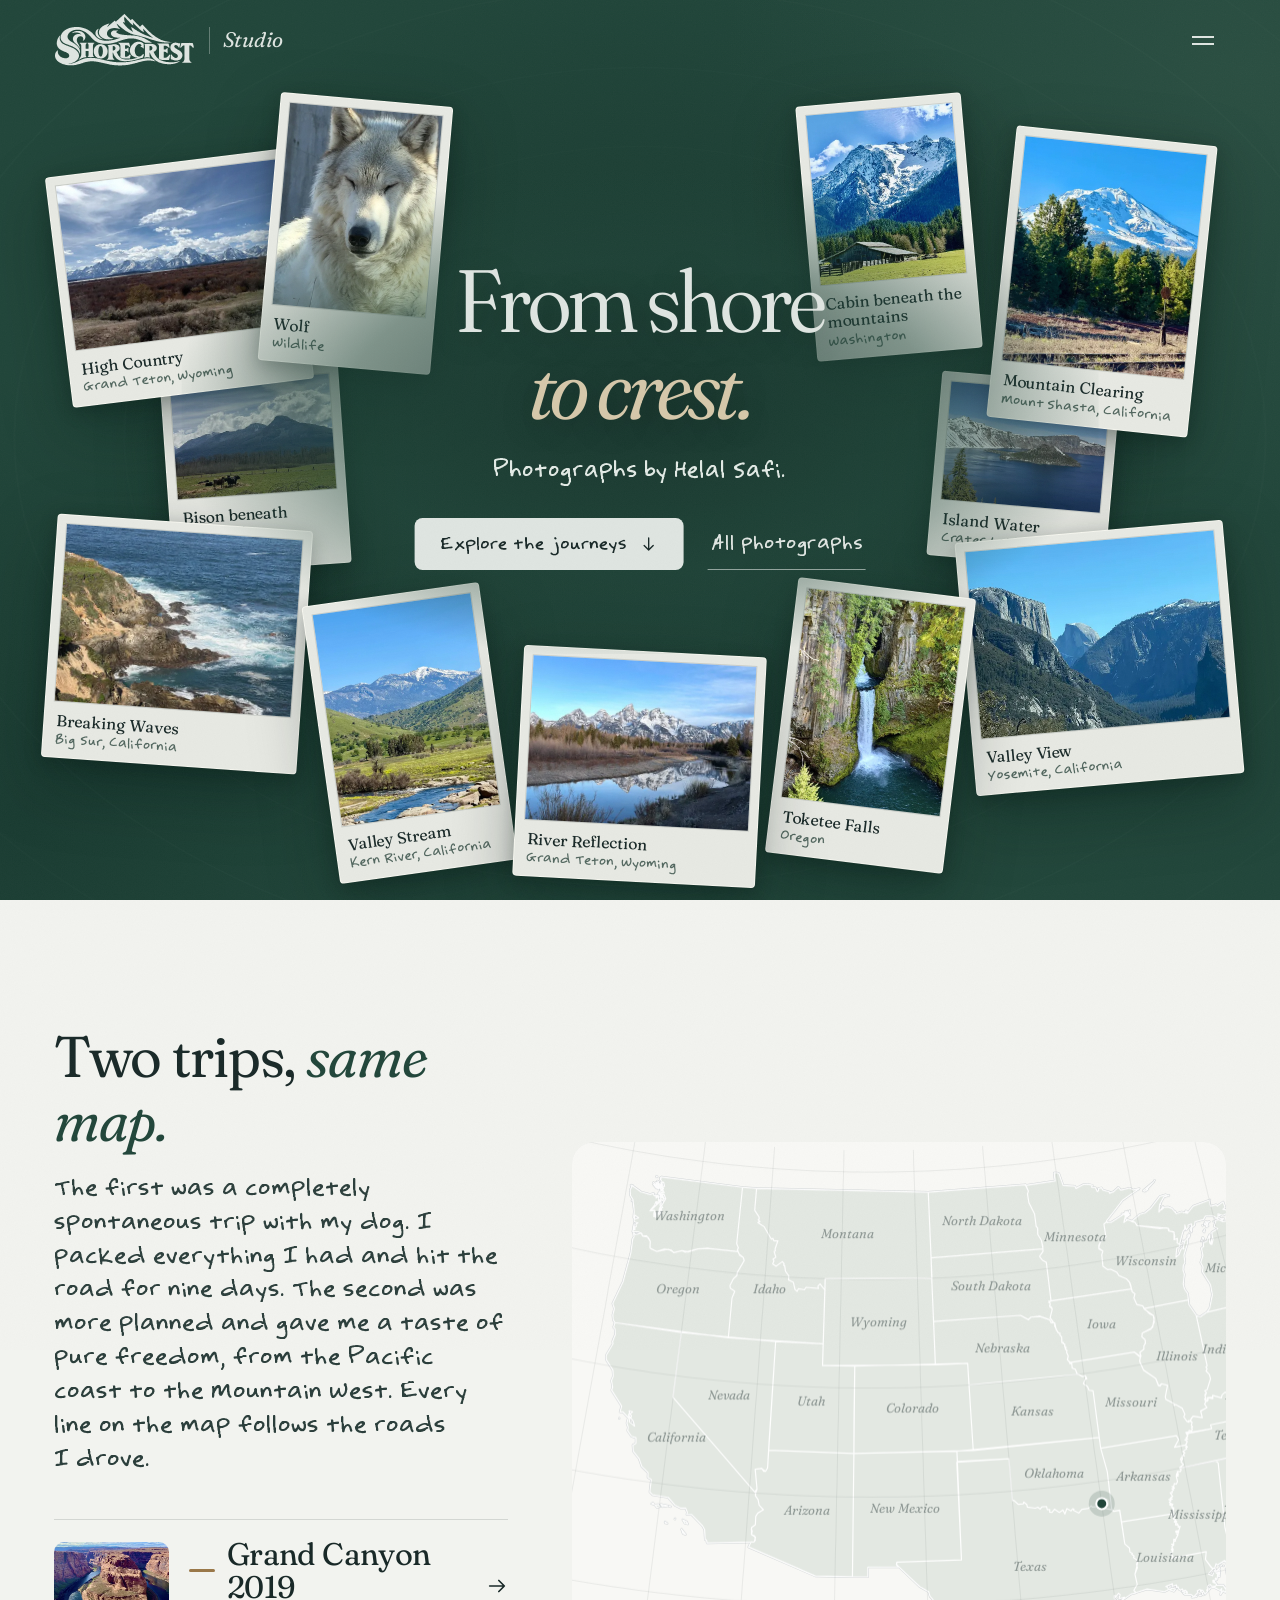
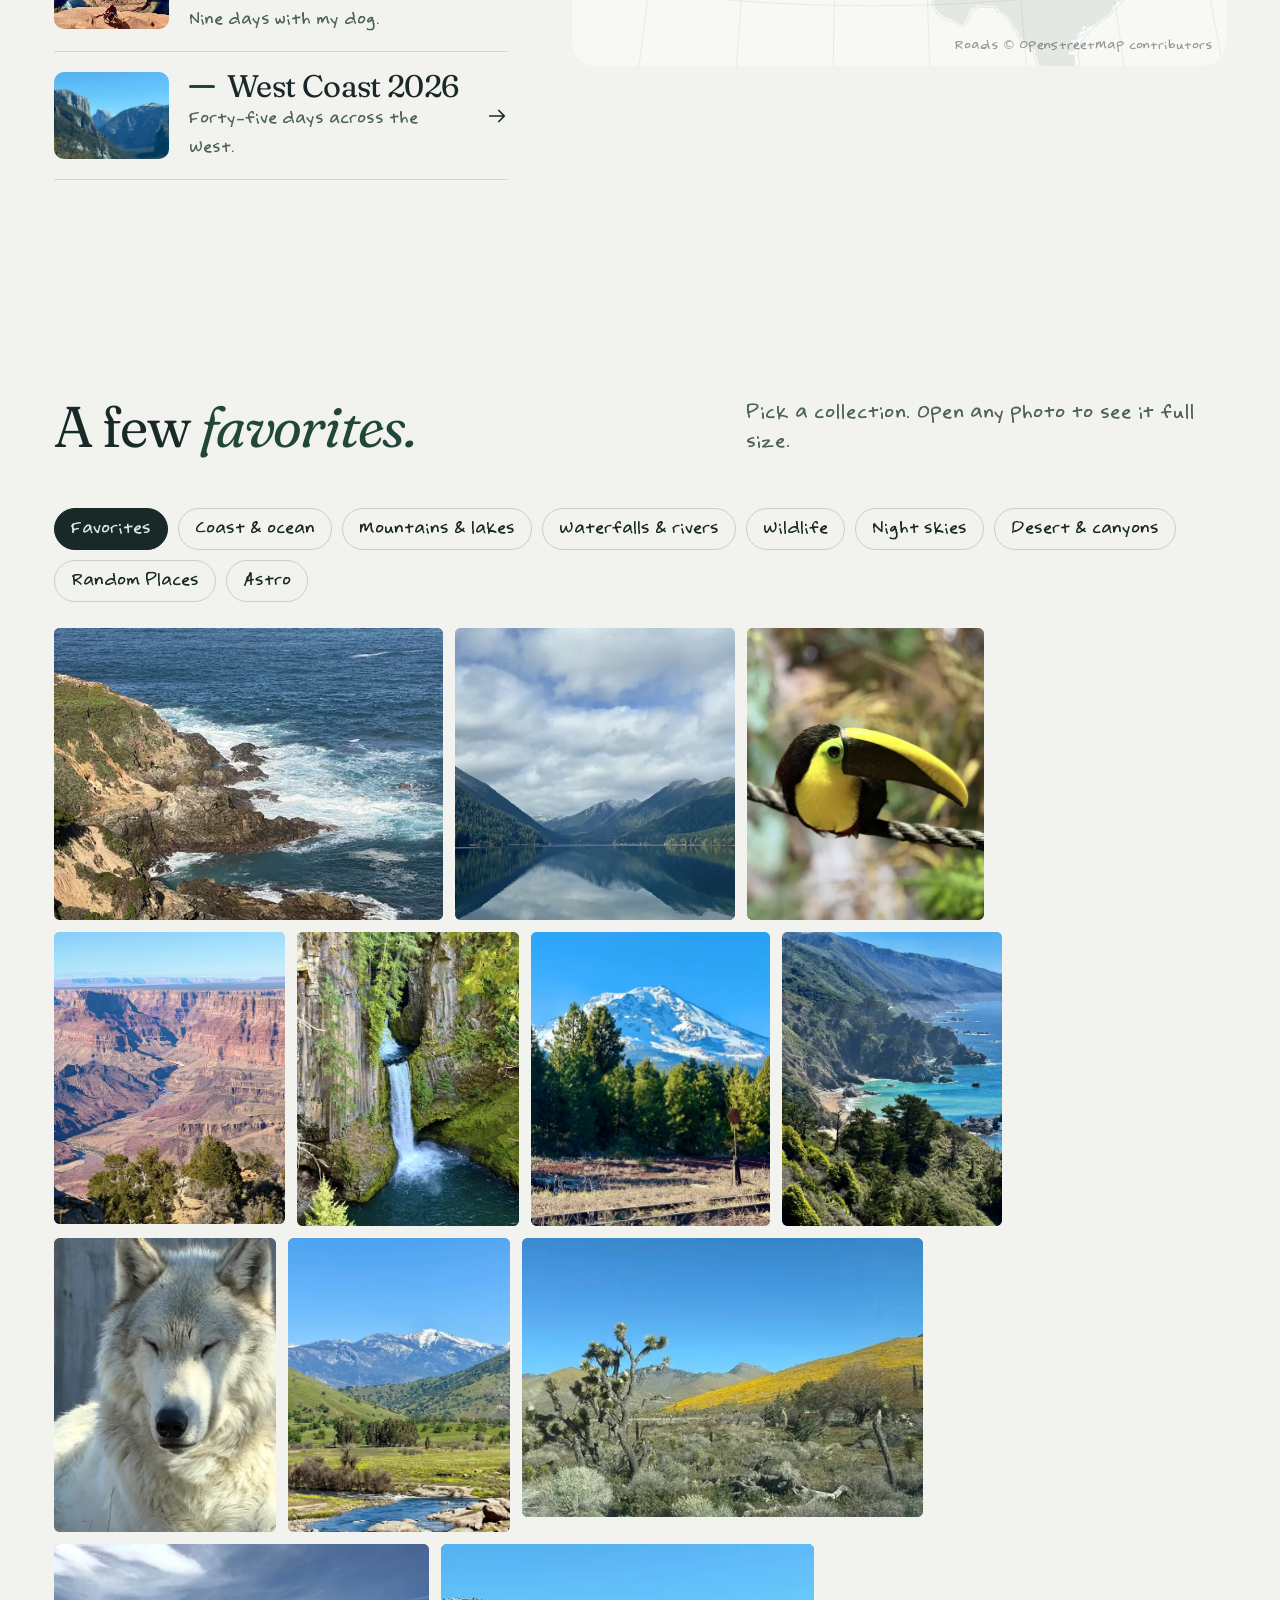
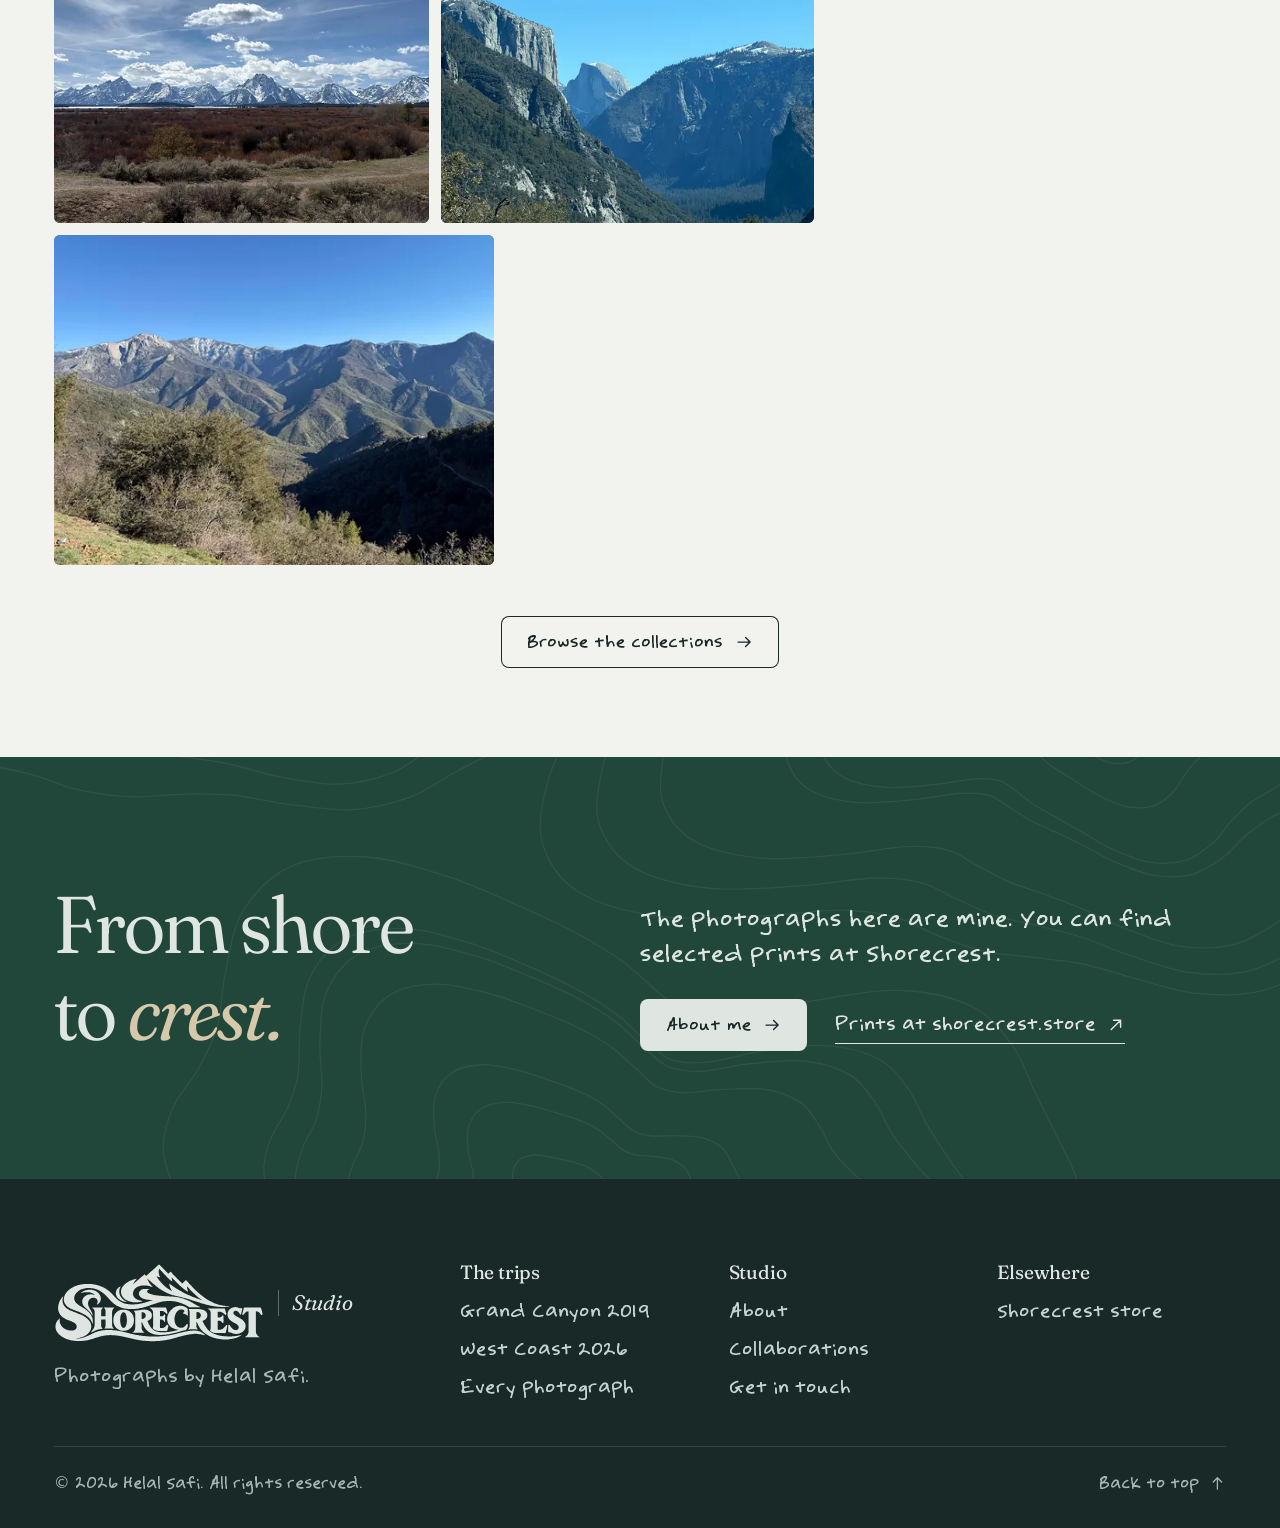
==== index.html @ d5d2a0de "Fill out homepage photo board and enlarge featured portraits" ====
<!doctype html>
<html lang="en" data-default-header="light">
<head>
  <meta charset="utf-8">
  <meta name="viewport" content="width=device-width, initial-scale=1, viewport-fit=cover">
  <title>Shorecrest Studio | Photographs by Helal Safi</title>
  <meta name="description" content="Coastlines, mountains, wildlife and night skies. Photography by Helal Safi.">
  <meta name="theme-color" content="#111d1c">
  <link rel="canonical" href="https://shorecrest.studio/">
  <meta property="og:type" content="website">
  <meta property="og:site_name" content="Shorecrest Studio">
  <meta property="og:title" content="Shorecrest Studio | Photographs by Helal Safi">
  <meta property="og:description" content="Coastlines, mountains, wildlife and night skies. Photography by Helal Safi.">
  <meta property="og:url" content="https://shorecrest.studio/">
  <meta property="og:image" content="https://shorecrest.studio/assets/img/og/studio.jpg?v=90e08a4">
  <meta property="og:image:width" content="1200">
  <meta property="og:image:height" content="630">
  <meta name="twitter:card" content="summary_large_image">
  <meta name="twitter:image" content="https://shorecrest.studio/assets/img/og/studio.jpg?v=90e08a4">
  <link rel="icon" href="favicon.svg" type="image/svg+xml">
  <link rel="icon" href="favicon.ico" sizes="any">
  <link rel="apple-touch-icon" href="apple-touch-icon.png">
  <link rel="manifest" href="site.webmanifest">
  <link rel="preload" href="assets/fonts/fraunces.woff2" as="font" type="font/woff2" crossorigin>
  <link rel="preload" href="assets/fonts/safi.woff2" as="font" type="font/woff2" crossorigin>
  <link rel="preload" as="image" href="assets/img/photo/SC-028-960.webp" imagesrcset="assets/img/photo/SC-028-480.webp 480w, assets/img/photo/SC-028-960.webp 960w, assets/img/photo/SC-028-1320.webp 1320w" imagesizes="(max-width: 760px) 74vw, 20vw" fetchpriority="high">
  <link rel="stylesheet" href="assets/css/studio.css?v=20261006h">
  <link rel="stylesheet" href="assets/css/expedition.css?v=20261012a">
  <script type="application/ld+json">{"@context":"https://schema.org","@type":"WebSite","name":"Shorecrest Studio","url":"https://shorecrest.studio/","author":{"@type":"Person","name":"Helal Safi","url":"https://shorecrest.studio/about.html"},"sameAs":["https://shorecrest.store"]}</script>
</head>
<body>
  <a class="skip" href="#main">Skip to content</a>
  <div class="grain" aria-hidden="true"></div>

  <header class="hdr" data-theme="dark">
    <a class="hdr__brand" href="index.html" aria-label="Shorecrest Studio home"><span class="hdr__logo" data-logo><img src="assets/brand/logo-cloud.svg" alt="" width="168" height="63"></span><span class="hdr__studio">Studio</span></a>
    <nav class="hdr__nav" aria-label="Primary">
      <a href="road-trip-2019.html">Grand Canyon 2019</a>
      <a href="45-days.html">West Coast 2026</a>
      <a href="photographs.html">Photographs</a>
      <a href="astro.html">Astro</a>
      <a href="about.html">About</a>
      <a href="collaborations.html">Collaborations</a>
    </nav>
    <div class="hdr__tools">
      <a class="btn btn--sm ext" href="https://shorecrest.store" data-store>Prints <svg class="i" viewBox="0 0 24 24" aria-hidden="true"><path d="M4 12h16M14 6l6 6-6 6"/></svg></a>
      <button class="menu-btn" type="button" aria-expanded="false" aria-controls="menu" aria-label="Open menu"><span></span><span></span></button>
    </div>
  </header>

  <div class="menu" id="menu">
    <svg class="menu__contour" data-contours="6" aria-hidden="true"></svg>
    <nav class="menu__links" aria-label="Mobile">
      <a href="road-trip-2019.html"><span>Grand Canyon 2019</span></a>
      <a href="45-days.html"><span>West Coast 2026</span></a>
      <a href="photographs.html"><span>Photographs</span></a>
      <a href="astro.html"><span>Astro</span></a>
      <a href="about.html"><span>About</span></a>
      <a href="collaborations.html"><span>Collaborations</span></a>
      <a href="https://shorecrest.store" data-store><span class="menu__sub">Prints at shorecrest.store</span></a>
    </nav>
    <div class="menu__foot"><span>Photographs by Helal Safi</span><span>shorecrest.studio</span></div>
  </div>

  <main id="main">
    <section class="expedition" data-expedition data-header="dark" aria-labelledby="expedition-title">
      <div class="expedition__atmosphere" aria-hidden="true"></div>
      <div class="expedition__copy">
        <h1 id="expedition-title">From shore <em>to crest.</em></h1>
        <p>Photographs by Helal Safi.</p>
        <div class="expedition__actions">
          <a class="btn btn--light" href="#trips-title">Explore the journeys <svg class="i" viewBox="0 0 24 24" aria-hidden="true"><path d="M12 4v16M6 14l6 6 6-6"/></svg></a>
          <a class="expedition__all" href="photographs.html">All photographs</a>
        </div>
      </div>
      <div class="expedition__scene" aria-label="Select a photograph to explore its collection">
        <a class="expedition__photo expedition__photo--1" href="45-days.html?stop=grand-teton" data-depth="1.25" style="--ratio:1.35" aria-label="High Country, Grand Teton, Wyoming. View photographs">
          <span class="expedition__float">
            <span class="expedition__frame">
              <img src="assets/img/photo/SC-028-960.webp" srcset="assets/img/photo/SC-028-480.webp 480w, assets/img/photo/SC-028-960.webp 960w, assets/img/photo/SC-028-1320.webp 1320w" sizes="(max-width: 760px) 74vw, (max-width: 1100px) 24vw, 20vw" alt="Mountain peaks beneath a wide sky in Grand Teton National Park" fetchpriority="high" loading="eager" decoding="async">
              <span class="expedition__caption"><span class="expedition__title">High Country</span><span class="expedition__place">Grand Teton, Wyoming</span></span>
            </span>
          </span>
        </a>
        <a class="expedition__photo expedition__photo--2" href="45-days.html?stop=mount-shasta" data-depth="1.05" style="--ratio:.81" aria-label="Mountain Clearing, Mount Shasta, California. View photographs">
          <span class="expedition__float">
            <span class="expedition__frame">
              <img src="assets/img/photo/SC-041-960.webp" srcset="assets/img/photo/SC-041-480.webp 480w, assets/img/photo/SC-041-960.webp 960w, assets/img/photo/SC-041-1600.webp 1600w" sizes="(max-width: 760px) 74vw, (max-width: 1100px) 24vw, 20vw" alt="Mount Shasta framed by trees and an open mountain clearing" loading="lazy" decoding="async">
              <span class="expedition__caption"><span class="expedition__title">Mountain Clearing</span><span class="expedition__place">Mount Shasta, California</span></span>
            </span>
          </span>
        </a>
        <a class="expedition__photo expedition__photo--3" href="45-days.html?stop=big-sur" data-depth="1.45" style="--ratio:1.33" aria-label="Breaking Waves, Big Sur, California. View photographs">
          <span class="expedition__float">
            <span class="expedition__frame">
              <img src="assets/img/photo/SC-001-960.webp" srcset="assets/img/photo/SC-001-480.webp 480w, assets/img/photo/SC-001-960.webp 960w, assets/img/photo/SC-001-1600.webp 1600w" sizes="(max-width: 760px) 74vw, (max-width: 1100px) 24vw, 20vw" alt="Waves meeting the rugged coast at Big Sur" loading="lazy" decoding="async">
              <span class="expedition__caption"><span class="expedition__title">Breaking Waves</span><span class="expedition__place">Big Sur, California</span></span>
            </span>
          </span>
        </a>
        <a class="expedition__photo expedition__photo--4" href="45-days.html?stop=yosemite" data-depth="1.2" style="--ratio:1.33" aria-label="Valley View, Yosemite, California. View photographs">
          <span class="expedition__float">
            <span class="expedition__frame">
              <img src="assets/img/photo/SC-058-960.webp" srcset="assets/img/photo/SC-058-480.webp 480w, assets/img/photo/SC-058-960.webp 960w, assets/img/photo/SC-058-1600.webp 1600w" sizes="(max-width: 760px) 74vw, (max-width: 1100px) 24vw, 20vw" alt="Mountain valley landscape in Yosemite National Park" loading="lazy" decoding="async">
              <span class="expedition__caption"><span class="expedition__title">Valley View</span><span class="expedition__place">Yosemite, California</span></span>
            </span>
          </span>
        </a>
        <a class="expedition__photo expedition__photo--5" href="photographs.html?collection=wildlife" data-depth=".8" style="--ratio:.76" aria-label="Wolf, Wildlife. View photographs">
          <span class="expedition__float">
            <span class="expedition__frame">
              <img src="assets/img/photo/new-animal4-1320.webp" srcset="assets/img/photo/new-animal4-480.webp 480w, assets/img/photo/new-animal4-1320.webp 1320w" sizes="(max-width: 760px) 74vw, (max-width: 1100px) 24vw, 20vw" alt="Wolf photographed in a wildlife portrait" loading="lazy" decoding="async">
              <span class="expedition__caption"><span class="expedition__title">Wolf</span><span class="expedition__place">Wildlife</span></span>
            </span>
          </span>
        </a>
        <a class="expedition__photo expedition__photo--6" href="45-days.html?stop=kern-river" data-depth="1.05" style="--ratio:.75" aria-label="Valley Stream, Kern River, California. View photographs">
          <span class="expedition__float">
            <span class="expedition__frame">
              <img src="assets/img/photo/SC-014-960.webp" srcset="assets/img/photo/SC-014-480.webp 480w, assets/img/photo/SC-014-960.webp 960w, assets/img/photo/SC-014-1600.webp 1600w" sizes="(max-width: 760px) 74vw, (max-width: 1100px) 24vw, 20vw" alt="Water flowing through a mountain valley along the Kern River" loading="lazy" decoding="async">
              <span class="expedition__caption"><span class="expedition__title">Valley Stream</span><span class="expedition__place">Kern River, California</span></span>
            </span>
          </span>
        </a>
        <a class="expedition__photo expedition__photo--7" href="45-days.html?stop=toketee-falls" data-depth="1.3" style="--ratio:.76" aria-label="Toketee Falls, Oregon. View photographs">
          <span class="expedition__float">
            <span class="expedition__frame">
              <img src="assets/img/photo/new-toketee-falls2-1320.webp" srcset="assets/img/photo/new-toketee-falls2-480.webp 480w, assets/img/photo/new-toketee-falls2-1320.webp 1320w" sizes="(max-width: 760px) 74vw, (max-width: 1100px) 24vw, 20vw" alt="Waterfall flowing into a rocky forest basin in Oregon" loading="lazy" decoding="async">
              <span class="expedition__caption"><span class="expedition__title">Toketee Falls</span><span class="expedition__place">Oregon</span></span>
            </span>
          </span>
        </a>
        <a class="expedition__photo expedition__photo--8" href="photographs.html?collection=wildlife" style="--ratio:1.382" aria-label="Bison beneath Mountains, Wildlife. View photographs">
          <span class="expedition__float">
            <span class="expedition__frame">
              <img src="assets/img/photo/SC-051-960.webp" srcset="assets/img/photo/SC-051-480.webp 480w, assets/img/photo/SC-051-960.webp 960w, assets/img/photo/SC-051-1600.webp 1600w, assets/img/photo/SC-051-1706.webp 1706w" sizes="(max-width: 760px) 74vw, 18vw" alt="Bison grazing in a green meadow below a mountain under billowing clouds." loading="lazy" decoding="async">
              <span class="expedition__caption"><span class="expedition__title">Bison beneath Mountains</span><span class="expedition__place">Wildlife</span></span>
            </span>
          </span>
        </a>
        <a class="expedition__photo expedition__photo--9" href="photographs.html?collection=mountains" style="--ratio:0.862" aria-label="Cabin beneath the mountains, Washington. View photographs">
          <span class="expedition__float">
            <span class="expedition__frame">
              <img src="assets/img/photo/new-washington-960.webp" srcset="assets/img/photo/new-washington-480.webp 480w, assets/img/photo/new-washington-960.webp 960w, assets/img/photo/new-washington-1320.webp 1320w" sizes="(max-width: 760px) 74vw, 18vw" alt="A cabin in a green meadow beneath a snowy mountain and evergreen forest." loading="lazy" decoding="async">
              <span class="expedition__caption"><span class="expedition__title">Cabin beneath the mountains</span><span class="expedition__place">Washington</span></span>
            </span>
          </span>
        </a>
        <a class="expedition__photo expedition__photo--10" href="45-days.html?stop=grand-teton" style="--ratio:1.355" aria-label="River Reflection, Grand Teton, Wyoming. View photographs">
          <span class="expedition__float">
            <span class="expedition__frame">
              <img src="assets/img/photo/SC-030-960.webp" srcset="assets/img/photo/SC-030-480.webp 480w, assets/img/photo/SC-030-960.webp 960w, assets/img/photo/SC-030-1320.webp 1320w" sizes="(max-width: 760px) 74vw, 18vw" alt="Jagged snowy peaks reflected in a calm river lined with willows." loading="lazy" decoding="async">
              <span class="expedition__caption"><span class="expedition__title">River Reflection</span><span class="expedition__place">Grand Teton, Wyoming</span></span>
            </span>
          </span>
        </a>
        <a class="expedition__photo expedition__photo--11" href="45-days.html?stop=crater-lake" style="--ratio:1.341" aria-label="Island Water, Crater Lake, Oregon. View photographs">
          <span class="expedition__float">
            <span class="expedition__frame">
              <img src="assets/img/photo/SC-018-960.webp" srcset="assets/img/photo/SC-018-480.webp 480w, assets/img/photo/SC-018-960.webp 960w, assets/img/photo/SC-018-1600.webp 1600w, assets/img/photo/SC-018-1701.webp 1701w" sizes="(max-width: 760px) 74vw, 18vw" alt="An island rising from deep blue water inside a snowy crater rim." loading="lazy" decoding="async">
              <span class="expedition__caption"><span class="expedition__title">Island Water</span><span class="expedition__place">Crater Lake, Oregon</span></span>
            </span>
          </span>
        </a>
      </div>
      <p class="expedition__mobile-hint">Swipe to explore the photographs</p>
    </section>

    <section class="sec paper" data-header="light" aria-labelledby="trips-title">
      <div class="wrap trips">
        <div class="trips__intro">
          <h2 class="h2" id="trips-title" data-split>Two trips, <em>same map.</em></h2>
          <p data-reveal style="--d:100">The first was a completely spontaneous trip with my dog. I packed everything I had and hit the road for nine days. The second was more planned and gave me a taste of pure freedom, from the Pacific coast to the Mountain West. Every line on the map follows the roads I drove.</p>
          <ul class="tlist" data-reveal style="--d:200">
            <li>
              <a class="trow" href="road-trip-2019.html" data-trip="2019" style="--c: var(--trip-2019)">
                <span class="trow__img"><img src="assets/img/photo/2019-horseshoebay-480.webp" alt="" loading="lazy" decoding="async"></span>
                <span><span class="trow__name"><i></i>Grand Canyon 2019</span><span class="trow__meta">Nine days with my dog.</span></span>
                <svg class="i" viewBox="0 0 24 24" aria-hidden="true"><path d="M4 12h16M14 6l6 6-6 6"/></svg>
              </a>
            </li>
            <li>
              <a class="trow" href="45-days.html" data-trip="45-days" style="--c: var(--trip-45)">
                <span class="trow__img"><img src="assets/img/photo/SC-058-480.webp" alt="" loading="lazy" decoding="async"></span>
                <span><span class="trow__name"><i></i>West Coast 2026</span><span class="trow__meta">Forty-five days across the West.</span></span>
                <svg class="i" viewBox="0 0 24 24" aria-hidden="true"><path d="M4 12h16M14 6l6 6-6 6"/></svg>
              </a>
            </li>
          </ul>
        </div>
        <div class="trips__map" data-reveal style="--d:150">
          <div class="atlas" data-atlas>
            <canvas aria-hidden="true"></canvas>
            <div class="mlayer"></div>
            <p class="atlas__credit">Roads &copy; OpenStreetMap contributors</p>
          </div>
        </div>
      </div>
    </section>

    <section class="sec--tight paper" data-header="light" aria-labelledby="sel-title">
      <div class="wrap">
        <div class="sec-head">
          <h2 class="h2" id="sel-title" data-split>A few <em>favorites.</em></h2>
          <p data-reveal>Pick a collection. Open any photo to see it full size.</p>
        </div>
        <div class="collection-tabs" data-collection-tabs role="group" aria-label="Photo collections"></div>
        <div class="collection-stage"><div data-selection></div></div>
        <div class="sel-foot" data-reveal><a class="btn btn--ghost" href="photographs.html">Browse the collections <svg class="i" viewBox="0 0 24 24" aria-hidden="true"><path d="M4 12h16M14 6l6 6-6 6"/></svg></a></div>
      </div>
    </section>

    <section class="sec pine band" data-header="dark" aria-labelledby="band-title">
      <svg class="band__contour" data-contours="7" aria-hidden="true"></svg>
      <div class="wrap band__in">
        <h2 class="h1" id="band-title" data-split>From shore <br>to <em>crest.</em></h2>
        <div>
          <p data-reveal>The photographs here are mine. You can find selected prints at Shorecrest.</p>
          <div class="band__links" data-reveal style="--d:150">
            <a class="btn btn--light" href="about.html">About me <svg class="i" viewBox="0 0 24 24" aria-hidden="true"><path d="M4 12h16M14 6l6 6-6 6"/></svg></a>
            <a class="link ext" href="https://shorecrest.store" data-store>Prints at shorecrest.store <svg class="i" viewBox="0 0 24 24" aria-hidden="true"><path d="M4 12h16M14 6l6 6-6 6"/></svg></a>
          </div>
        </div>
      </div>
    </section>
  </main>

  <footer class="foot" data-header="dark">
    <div class="wrap">
      <div class="foot__grid">
        <div class="foot__brand">
          <a href="index.html" aria-label="Shorecrest Studio home"><span class="hdr__logo" data-logo><img src="assets/brand/logo-cloud.svg" alt="" width="210" height="79"></span><span class="hdr__studio">Studio</span></a>
          <p>Photographs by Helal Safi.</p>
        </div>
        <div class="foot__col">
          <h3>The trips</h3>
          <ul>
            <li><a href="road-trip-2019.html">Grand Canyon 2019</a></li>
            <li><a href="45-days.html">West Coast 2026</a></li>
            <li><a href="photographs.html">Every photograph</a></li>
          </ul>
        </div>
        <div class="foot__col">
          <h3>Studio</h3>
          <ul>
            <li><a href="about.html">About</a></li>
            <li><a href="collaborations.html">Collaborations</a></li>
            <li><a href="https://www.safisolutions.org" data-contact target="_blank" rel="noopener">Get in touch</a></li>
            <li><a href="#" data-email>Email</a></li>
          </ul>
        </div>
        <div class="foot__col">
          <h3>Elsewhere</h3>
          <ul>
            <li><a href="https://shorecrest.store" data-store>Shorecrest store</a></li>
            <li><a href="#" data-social="instagram" target="_blank" rel="noopener">Instagram</a></li>
            <li><a href="#" data-social="tiktok" target="_blank" rel="noopener">TikTok</a></li>
          </ul>
        </div>
      </div>
      <div class="foot__base">
        <span>&copy; <span data-year>2026</span> Helal Safi. All rights reserved.</span>
        <button class="totop" type="button" data-totop>Back to top <svg class="i" viewBox="0 0 24 24" aria-hidden="true"><path d="M12 20V4M6 10l6-6 6 6"/></svg></button>
      </div>
    </div>
  </footer>

  <script src="assets/js/config.js"></script>
  <script src="assets/js/data.js?v=20261006g"></script>
  <script src="assets/js/geo.js"></script>
  <script src="assets/js/logo-data.js"></script>
  <script src="assets/vendor/lenis.min.js"></script>
  <script src="assets/js/core.js?v=20261006"></script>
  <script src="assets/js/map.js"></script>
  <script src="assets/js/viewer.js"></script>
  <script src="assets/js/home.js?v=20261007a"></script>
</body>
</html>
---- assets/css/studio.css ----
/* ==========================================================================
   SHORECREST STUDIO / shorecrest.studio
   Headings: Fraunces. Words: Safi, the photographer's own handwriting.
   ========================================================================== */

/* ---------- Fonts ---------- */
@font-face { font-family: "Fraunces"; src: url("../fonts/fraunces.woff2") format("woff2"); font-weight: 300 600; font-style: normal; font-display: swap; }
@font-face { font-family: "Fraunces"; src: url("../fonts/fraunces-italic.woff2") format("woff2"); font-weight: 300 600; font-style: italic; font-display: swap; }
@font-face { font-family: "Safi"; src: url("../fonts/safi.woff2") format("woff2"), url("../fonts/safi.woff") format("woff"); font-weight: 400; font-style: normal; font-display: swap; }

/* ---------- Tokens ---------- */
:root {
  --ink: #192928;
  --ink-2: #111d1c;
  --pine: #21463A;
  --tide: #304458;
  --sage: #819589;
  --mist: #9AADB1;
  --stone: #AFB8AE;
  --cloud: #DFE5E1;
  --cloud-2: #E9EDEA;
  --paper: #F2F3EF;
  --paper-2: #F8F8F5;
  --sand: #BFAE8F;
  --sand-2: #D6C8AA;
  --sand-deep: #9a7849;

  --trip-2019: #9a7849;
  --trip-45: #21463A;

  --fg: var(--ink);
  --bg: var(--paper);
  --muted: #4f625e;
  --line: rgba(25, 41, 40, .14);

  --serif: "Fraunces", "Iowan Old Style", "Palatino Linotype", Georgia, serif;
  --hand: "Safi", "Segoe Print", "Bradley Hand", ui-rounded, system-ui, sans-serif;

  --fs-hero: clamp(3rem, 1.4rem + 6.2vw, 8rem);
  --fs-h1: clamp(2.7rem, 1.5rem + 4.4vw, 6rem);
  --fs-h2: clamp(2.1rem, 1.35rem + 2.8vw, 4.1rem);
  --fs-h3: clamp(1.35rem, 1.1rem + .9vw, 1.95rem);
  --fs-lead: clamp(1.18rem, 1.02rem + .55vw, 1.5rem);
  --fs-body: clamp(1.08rem, 1.02rem + .2vw, 1.2rem);

  --gutter: clamp(20px, 4.2vw, 64px);
  --max: 1440px;
  --r-btn: 8px;
  --r-card: 18px;
  --header-h: 80px;

  --ease-out: cubic-bezier(.16, 1, .3, 1);
  --ease-io: cubic-bezier(.65, 0, .35, 1);
  --shadow-lg: 0 40px 80px -36px rgba(17, 29, 28, .45), 0 10px 24px -12px rgba(17, 29, 28, .18);
}

/* ---------- Base ---------- */
*, *::before, *::after { box-sizing: border-box; }
html { -webkit-text-size-adjust: 100%; text-size-adjust: 100%; background: var(--bg); }
html.lenis, html.lenis body { height: auto; }
.lenis.lenis-stopped { overflow: clip; }
body {
  margin: 0; background: var(--bg); color: var(--fg);
  font: 400 var(--fs-body)/1.55 var(--hand);
  -webkit-font-smoothing: antialiased; -moz-osx-font-smoothing: grayscale;
  text-rendering: optimizeLegibility; overflow-x: clip;
}
img, svg, video, canvas { display: block; max-width: 100%; }
img { height: auto; }
a { color: inherit; text-decoration: none; }
button { font: inherit; color: inherit; background: none; border: 0; padding: 0; cursor: pointer; }
h1, h2, h3, h4, p, figure, blockquote, dl, dd { margin: 0; }
h1, h2, h3, h4, .serif { font-family: var(--serif); font-weight: 400; font-optical-sizing: auto; line-height: 1.04; letter-spacing: -.018em; }
h1 em, h2 em, h3 em, .serif em { font-style: italic; font-weight: 380; color: var(--accent, var(--pine)); }
ul, ol { margin: 0; padding: 0; list-style: none; }
::selection { background: var(--sand); color: var(--ink); }
:focus-visible { outline: 2px solid var(--sand-deep); outline-offset: 3px; border-radius: 4px; }
[hidden] { display: none !important; }

@view-transition { navigation: auto; }
::view-transition-old(root) { animation: vt-out .32s var(--ease-out) both; }
::view-transition-new(root) { animation: vt-in .5s var(--ease-out) both; }
.hdr { view-transition-name: site-header; }
@keyframes vt-out { to { opacity: 0; transform: translateY(-10px); } }
@keyframes vt-in { from { opacity: 0; transform: translateY(14px); } }

.sr-only { position: absolute !important; width: 1px; height: 1px; padding: 0; margin: -1px; overflow: hidden; clip: rect(0 0 0 0); white-space: nowrap; border: 0; }
.skip { position: fixed; left: 16px; top: -80px; z-index: 200; background: var(--ink); color: var(--cloud); padding: 12px 18px; border-radius: var(--r-btn); transition: top .3s var(--ease-out); }
.skip:focus { top: 16px; }

/* ---------- Type ---------- */
.h-hero { font-size: var(--fs-hero); line-height: .95; letter-spacing: -.028em; font-weight: 360; }
.h1 { font-size: var(--fs-h1); line-height: .98; letter-spacing: -.024em; font-weight: 370; }
.h2 { font-size: var(--fs-h2); line-height: 1.02; letter-spacing: -.02em; font-weight: 380; }
.h3 { font-size: var(--fs-h3); line-height: 1.15; font-weight: 420; }
.lead { font-size: var(--fs-lead); line-height: 1.45; text-wrap: pretty; }
.muted { color: var(--muted); }

/* ---------- Layout ---------- */
.wrap { width: 100%; max-width: var(--max); margin-inline: auto; padding-inline: var(--gutter); }
.sec { position: relative; padding-block: clamp(84px, 10vw, 150px); }
.sec--tight { padding-block: clamp(60px, 7vw, 100px); }
.dark { --fg: var(--cloud); --bg: var(--ink); --muted: #a5b6b3; --line: rgba(223, 229, 225, .16); --accent: var(--sand-2); background: var(--bg); color: var(--fg); }
.pine { --fg: var(--cloud); --bg: var(--pine); --muted: #b2c6bc; --line: rgba(223, 229, 225, .18); --accent: var(--sand-2); background: var(--bg); color: var(--fg); }
.cloud { --fg: var(--ink); --bg: var(--cloud); background: var(--bg); color: var(--fg); }
.paper { --fg: var(--ink); --bg: var(--paper); background: var(--bg); color: var(--fg); }
.sec-head { display: flex; justify-content: space-between; align-items: flex-end; gap: 30px; margin-bottom: clamp(30px, 4vw, 52px); }
.sec-head h2 { max-width: 15ch; }
.sec-head p { max-width: 40ch; color: var(--muted); }

/* ---------- Buttons & links ---------- */
.i { width: 1.05em; height: 1.05em; flex: none; stroke: currentColor; fill: none; stroke-width: 1.8; stroke-linecap: round; stroke-linejoin: round; }
.btn {
  --b-bg: var(--ink); --b-fg: var(--cloud); --b-fill: var(--pine); --b-fill-fg: var(--cloud);
  position: relative; isolation: isolate; overflow: hidden;
  display: inline-flex; align-items: center; justify-content: center; gap: .7em;
  min-height: 52px; padding: .9em 1.5em; border-radius: var(--r-btn);
  background: var(--b-bg); color: var(--b-fg);
  font: 400 1.08rem/1 var(--hand); white-space: nowrap;
  transition: color .5s var(--ease-out), transform .5s var(--ease-out);
}
.btn::before {
  content: ""; position: absolute; z-index: -1; left: 50%; top: 110%; width: 170%; aspect-ratio: 1; border-radius: 41%;
  background: var(--b-fill); transform: translate(-50%, 0) rotate(0deg);
  transition: top .75s var(--ease-out), transform 2s linear;
}
.btn:hover::before, .btn:focus-visible::before { top: -45%; transform: translate(-50%, 0) rotate(180deg); }
.btn:hover, .btn:focus-visible { color: var(--b-fill-fg); }
.btn .i { transition: transform .5s var(--ease-out); }
.btn:hover .i { transform: translateX(3px); }
.btn--light { --b-bg: var(--cloud); --b-fg: var(--ink); --b-fill: var(--sand); --b-fill-fg: var(--ink); }
.btn--ghost { --b-bg: transparent; --b-fg: currentColor; --b-fill: var(--ink); --b-fill-fg: var(--cloud); box-shadow: inset 0 0 0 1px currentColor; }
.btn--sm { min-height: 42px; padding: .65em 1.1em; font-size: 1rem; }
.link { display: inline-flex; align-items: center; gap: .5em; padding-block: .25em; background: linear-gradient(currentColor, currentColor) 0 100% / 100% 1px no-repeat; transition: background-size .55s var(--ease-out); }
.link:hover { background-size: 0 1px; background-position: 100% 100%; }
.link .i { transition: transform .5s var(--ease-out); }
.link:hover .i { transform: translateX(3px); }
.ext .i { transform: rotate(-45deg); }
.link.ext:hover .i, .btn.ext:hover .i { transform: rotate(-45deg) translateX(3px); }
.icon-btn { width: 46px; height: 46px; border-radius: 50%; border: 1px solid var(--line); display: inline-grid; place-items: center; flex: none; transition: background-color .3s, color .3s, border-color .3s, opacity .3s; }
.icon-btn:hover { background: var(--ink); color: var(--cloud); border-color: var(--ink); }
.icon-btn:disabled { opacity: .35; pointer-events: none; }
.icon-btn .i { width: 18px; height: 18px; }

/* ---------- Grain ---------- */
.grain {
  position: fixed; inset: -50%; z-index: 95; pointer-events: none; opacity: .03;
  background-image: url("data:image/svg+xml;utf8,<svg xmlns='http://www.w3.org/2000/svg' width='240' height='240'><filter id='n'><feTurbulence type='fractalNoise' baseFrequency='.9' numOctaves='3' stitchTiles='stitch'/><feColorMatrix type='saturate' values='0'/></filter><rect width='100%' height='100%' filter='url(%23n)'/></svg>");
  animation: grain 1.6s steps(6) infinite;
}
@keyframes grain { 0% { transform: translate(0, 0); } 20% { transform: translate(-4%, 3%); } 40% { transform: translate(3%, -4%); } 60% { transform: translate(-5%, -2%); } 80% { transform: translate(4%, 4%); } 100% { transform: translate(0, 0); } }

/* ---------- Header ---------- */
.hdr {
  --hdr-fg: var(--ink); --logo-a: var(--tide); --logo-b: var(--pine);
  position: fixed; left: 0; right: 0; top: 0; z-index: 60; height: var(--header-h);
  display: flex; align-items: center; justify-content: space-between; gap: 24px;
  padding-inline: var(--gutter); color: var(--hdr-fg);
  transition: transform .6s var(--ease-out), color .4s;
}
.hdr::before { content: ""; position: absolute; inset: 0; z-index: -1; background: rgba(242, 243, 239, .84); backdrop-filter: blur(14px) saturate(1.2); -webkit-backdrop-filter: blur(14px) saturate(1.2); border-bottom: 1px solid rgba(25, 41, 40, .07); opacity: 0; transition: opacity .4s, background-color .4s; }
.hdr.is-scrolled::before { opacity: 1; }
.hdr[data-theme="dark"] { --hdr-fg: var(--cloud); --logo-a: var(--cloud); --logo-b: var(--cloud); }
.hdr[data-theme="dark"]::before { background: rgba(17, 29, 28, .7); border-bottom-color: rgba(223, 229, 225, .08); }
.hdr.is-hidden { transform: translateY(-105%); }
.hdr__brand { display: flex; align-items: center; gap: 14px; flex: none; }
.hdr__logo { display: block; width: clamp(132px, 11vw, 168px); }
.hdr__logo svg, .hdr__logo img { width: 100%; height: auto; overflow: visible; }
.hdr__logo .logo-a { fill: var(--logo-a); transition: fill .4s; }
.hdr__logo .logo-b { fill: var(--logo-b); transition: fill .4s; }
.hdr__studio { position: relative; padding-left: 14px; font-family: var(--serif); font-style: italic; font-weight: 380; font-size: clamp(1.15rem, 1rem + .4vw, 1.4rem); letter-spacing: -.01em; line-height: 1; }
.hdr__studio::before { content: ""; position: absolute; left: 0; top: -2px; bottom: -3px; width: 1px; background: currentColor; opacity: .35; }
.hdr__nav { display: flex; align-items: center; gap: clamp(18px, 2.2vw, 38px); font-size: 1.08rem; }
.hdr__nav a { position: relative; display: inline-flex; align-items: center; padding-block: 8px; white-space: nowrap; }
.hdr__nav a::after { content: ""; position: absolute; left: 0; right: 0; bottom: 2px; height: 1px; background: currentColor; transform: scaleX(0); transform-origin: right; transition: transform .5s var(--ease-out); }
.hdr__nav a:hover::after, .hdr__nav a[aria-current="page"]::after { transform: scaleX(1); transform-origin: left; }
.hdr__tools { display: flex; align-items: center; gap: 12px; }
.hdr[data-theme="dark"] .btn { --b-bg: var(--cloud); --b-fg: var(--ink); --b-fill: var(--sand); --b-fill-fg: var(--ink); }

.menu-btn { display: none; width: 46px; height: 46px; border-radius: 50%; position: relative; }
.menu-btn span { position: absolute; left: 12px; right: 12px; height: 1.5px; background: currentColor; transition: transform .5s var(--ease-out), top .5s var(--ease-out); }
.menu-btn span:nth-child(1) { top: 19px; }
.menu-btn span:nth-child(2) { top: 26px; }
.menu-open .menu-btn span:nth-child(1) { top: 22.5px; transform: rotate(45deg); }
.menu-open .menu-btn span:nth-child(2) { top: 22.5px; transform: rotate(-45deg); }
.menu {
  position: fixed; inset: 0; z-index: 55; background: var(--pine); color: var(--cloud);
  display: flex; flex-direction: column; justify-content: flex-end; padding: calc(var(--header-h) + 20px) var(--gutter) 36px;
  clip-path: circle(0 at calc(100% - 44px) 40px); visibility: hidden;
  transition: clip-path .8s var(--ease-io), visibility 0s .8s;
}
.menu-open .menu { clip-path: circle(150% at calc(100% - 44px) 40px); visibility: visible; transition: clip-path .8s var(--ease-io); }
.menu-open .hdr { --hdr-fg: var(--cloud); --logo-a: var(--cloud); --logo-b: var(--cloud); }
.menu-open .hdr::before { opacity: 0; }
.menu__links { display: grid; gap: 2px; font-family: var(--serif); font-size: clamp(2.2rem, 9vw, 3.6rem); line-height: 1.12; letter-spacing: -.02em; }
.menu__links a { display: block; overflow: hidden; }
.menu__links a span { display: block; transform: translateY(105%); transition: transform .8s var(--ease-out); }
.menu-open .menu__links a span { transform: none; }
.menu-open .menu__links a:nth-child(2) span { transition-delay: .05s; }
.menu-open .menu__links a:nth-child(3) span { transition-delay: .1s; }
.menu-open .menu__links a:nth-child(4) span { transition-delay: .15s; }
.menu-open .menu__links a:nth-child(5) span { transition-delay: .2s; }
.menu__sub { font-size: .6em; opacity: .75; }
.menu__foot { margin-top: 36px; padding-top: 20px; border-top: 1px solid rgba(223, 229, 225, .2); display: flex; justify-content: space-between; gap: 16px; color: #b6c8be; }
svg.menu__contour { position: absolute; inset: 0; z-index: -1; width: 100%; height: 100%; color: #a9c4b5; opacity: .45; pointer-events: none; }

/* ---------- Reveals ---------- */
.js [data-reveal] { opacity: 0; transform: translate3d(0, 24px, 0); transition: opacity 1s var(--ease-out), transform 1.2s var(--ease-out); transition-delay: calc(var(--d, 0) * 1ms); }
.js [data-reveal].is-in { opacity: 1; transform: none; }
.ln { display: block; overflow: hidden; padding-block: .1em .2em; margin-block: -.1em -.2em; }
.ln__in { display: block; opacity: 0; transform: translate3d(0, 115%, 0); transition: transform 1.1s var(--ease-out), opacity .6s var(--ease-out); transition-delay: calc(var(--i, 0) * 80ms + var(--d, 0) * 1ms); }
.is-in .ln__in { opacity: 1; transform: none; }
/* wipes clip the image inside, never the observed element (a fully clipped element never reports as visible) */
.js [data-wipe] img { clip-path: inset(0 0 100% 0); transform: scale(1.12); transition: clip-path 1.3s var(--ease-io), transform 1.8s var(--ease-out); transition-delay: calc(var(--d, 0) * 1ms); }
.js [data-wipe].is-in img { clip-path: inset(0 0 0 0); transform: none; }

svg[data-contours] { color: var(--sage); }
svg[data-contours] g { opacity: .2; transform-origin: 50% 50%; transform-box: view-box; animation: contour-drift 90s ease-in-out infinite alternate; }
@keyframes contour-drift { to { transform: rotate(5deg) scale(1.08); } }

.fade-img { opacity: 0; transition: opacity .8s var(--ease-out); }
.fade-img.is-loaded { opacity: 1; }

/* ==========================================================================
   HOME: slideshow hero
   ========================================================================== */
.show { position: relative; height: 100vh; height: 100svh; min-height: 620px; overflow: hidden; background: var(--ink-2); color: var(--cloud); --accent: var(--sand-2); }
.show__slides { position: absolute; inset: 0; }
.show__slide { position: absolute; inset: 0; overflow: hidden; clip-path: inset(100% 0 0 0); }
.show__slide img { position: absolute; inset: 0; width: 100%; height: 100%; object-fit: cover; transform: none; }
.show__slide.is-cur { z-index: 2; clip-path: inset(0 0 0 0); transition: clip-path 1.6s var(--ease-io); }
.show__slide.is-cur img { transform: none; }
.show__slide.is-prev { z-index: 1; clip-path: inset(0 0 0 0); }
.show__slide.is-prev img { transform: none; filter: brightness(.7); transition: filter 1.6s var(--ease-io); }
.show__slide.is-first { clip-path: inset(0 0 0 0); transition: none; }
.show__slide.is-first img { animation: none; }
@keyframes first-in { from { transform: scale(1.12); filter: brightness(.6); } to { transform: scale(1.02); filter: none; } }
.show__shade { position: absolute; inset: 0; z-index: 3; pointer-events: none; background: linear-gradient(100deg, rgba(14, 25, 24, .66) 0%, rgba(14, 25, 24, .3) 40%, rgba(14, 25, 24, 0) 66%), linear-gradient(to top, rgba(14, 25, 24, .62) 0%, rgba(14, 25, 24, 0) 42%), linear-gradient(to bottom, rgba(14, 25, 24, .42) 0%, rgba(14, 25, 24, 0) 22%); }
.show__copy { position: absolute; z-index: 4; left: var(--gutter); right: var(--gutter); bottom: clamp(30px, 6vh, 64px); display: flex; justify-content: space-between; align-items: flex-end; gap: 40px; }
.show__text h1 { max-width: 9.5ch; text-shadow: 0 2px 40px rgba(14, 25, 24, .3); }
.show__sub { max-width: 38ch; margin-top: 24px; font-size: var(--fs-lead); line-height: 1.42; color: #e6ece9; text-wrap: pretty; }
.show__ctas { display: flex; flex-wrap: wrap; align-items: center; gap: 14px 26px; margin-top: 30px; }
.show__ctas .link { color: var(--cloud); }
.show__now { flex: none; width: min(300px, 32vw); text-align: right; }
.show__place { display: block; min-height: 1.5em; font-size: 1.12rem; color: #e6ece9; }
.show__title { display: block; min-height: 1.3em; margin-top: 2px; font-family: var(--serif); font-style: italic; font-size: 1.5rem; line-height: 1.2; color: var(--sand-2); }
.show__place span, .show__title span { display: inline-block; animation: cap-in .9s var(--ease-out) both; }
.show__title span { animation-delay: .08s; }
@keyframes cap-in { from { opacity: 0; transform: translateY(10px); } }
.show__bars { display: flex; gap: 6px; margin-top: 16px; }
.show__bars button { position: relative; flex: 1; height: 22px; }
.show__bars button::before, .show__bars button::after { content: ""; position: absolute; left: 0; right: 0; top: 10px; height: 2px; border-radius: 2px; background: rgba(223, 229, 225, .28); }
.show__bars button::after { background: var(--cloud); transform: scaleX(0); transform-origin: left; }
.show__bars button.is-done::after { transform: scaleX(1); }
.show__bars button.is-cur::after { animation: bar var(--dur, 7s) linear both; }
.show.is-paused .show__bars button.is-cur::after { animation-play-state: paused; }
@keyframes bar { to { transform: scaleX(1); } }
.show__scroll { position: absolute; z-index: 4; left: 50%; bottom: 22px; width: 1px; height: 42px; background: rgba(223, 229, 225, .25); overflow: hidden; }
.show__scroll::after { content: ""; position: absolute; left: 0; right: 0; top: 0; height: 40%; background: var(--cloud); animation: drip 2.4s var(--ease-io) infinite; }
@keyframes drip { from { transform: translateY(-110%); } to { transform: translateY(260%); } }

/* ==========================================================================
   HOME: the two trips
   ========================================================================== */
.trips { display: grid; grid-template-columns: minmax(0, .82fr) minmax(0, 1.18fr); gap: clamp(30px, 5vw, 90px); align-items: center; }
.trips__intro h2 { max-width: 12ch; }
.trips__intro > p { margin-top: 20px; max-width: 40ch; font-size: var(--fs-lead); line-height: 1.45; color: #2c3f3c; text-wrap: pretty; }
.tlist { margin-top: clamp(28px, 3.4vw, 44px); border-top: 1px solid var(--line); }
.trow { position: relative; display: grid; grid-template-columns: clamp(96px, 9vw, 132px) minmax(0, 1fr) auto; gap: 20px; align-items: center; padding: 18px 0; border-bottom: 1px solid var(--line); }
.trow__img { aspect-ratio: 4 / 3; border-radius: 10px; overflow: hidden; background: var(--cloud); }
.trow__img img { width: 100%; height: 100%; object-fit: cover; transition: transform 1.1s var(--ease-out); }
.trow:hover .trow__img img, .trow:focus-visible .trow__img img { transform: scale(1.07); }
.trow__name { display: flex; align-items: center; gap: 12px; font-family: var(--serif); font-size: clamp(1.45rem, 1.15rem + 1vw, 2.1rem); line-height: 1.05; letter-spacing: -.02em; }
.trow__name i { display: inline-block; width: 26px; height: 3px; border-radius: 3px; background: var(--c); flex: none; transition: width .6s var(--ease-out); }
.trow:hover .trow__name i, .trow:focus-visible .trow__name i { width: 40px; }
.trow__meta { margin-top: 6px; color: var(--muted); font-size: 1.02rem; line-height: 1.35; }
.trow { transition: opacity .5s var(--ease-out); }
.trow.is-dim { opacity: .45; }
.trow .i { width: 22px; height: 22px; transition: transform .5s var(--ease-out); }
.trow:hover .i { transform: translateX(4px); }
.atlas { position: relative; aspect-ratio: 5 / 4; border-radius: 22px; overflow: hidden; background: var(--paper-2); box-shadow: inset 0 0 0 1px rgba(25, 41, 40, .06); }
.atlas canvas { position: absolute; inset: 0; width: 100%; height: 100%; }
.atlas .mlayer { position: absolute; inset: 0; pointer-events: none; }
.atlas__credit { position: absolute; right: 14px; bottom: 10px; z-index: 2; font-size: .8rem; color: rgba(25, 41, 40, .45); }

/* ==========================================================================
   Justified photo rows (home selection, trip pages, photographs)
   ========================================================================== */
.jrows { display: flex; flex-wrap: wrap; gap: var(--jgap, 12px); }
.jph { position: relative; display: block; flex: none; overflow: hidden; border-radius: 6px; background: var(--ph, var(--cloud)); cursor: zoom-in; }
.jph img { position: absolute; inset: 0; width: 100%; height: 100%; object-fit: cover; transition: transform 1.2s var(--ease-out), opacity .8s var(--ease-out); }
.jph:hover img { transform: scale(1.035); }
.jph__lq { filter: blur(14px); transform: scale(1.1); }
.jph__cap { position: absolute; left: 0; right: 0; bottom: 0; padding: 40px 16px 13px; color: #fff; background: linear-gradient(to top, rgba(14, 25, 24, .62), rgba(14, 25, 24, 0)); opacity: 0; transform: translateY(8px); transition: opacity .5s var(--ease-out), transform .6s var(--ease-out); pointer-events: none; }
.jph__cap b { display: block; font-family: var(--serif); font-weight: 400; font-size: 1.16rem; line-height: 1.15; }
.jph__cap span { display: block; margin-top: 2px; font-size: .98rem; opacity: .85; }
.jph:hover .jph__cap, .jph:focus-visible .jph__cap { opacity: 1; transform: none; }
.jph.is-in-anim { animation: ph-in 1s var(--ease-out) both; animation-delay: calc(var(--n, 0) * 45ms); }
@keyframes ph-in { from { opacity: 0; transform: translateY(26px); } }
@media (hover: none) { .jph__cap { display: none; } }

/* Home: selection */
.sel-foot { display: flex; justify-content: center; margin-top: clamp(32px, 4vw, 52px); }

/* Home: closing band */
.band { position: relative; overflow: hidden; }
svg.band__contour { position: absolute; inset: 0; width: 100%; height: 100%; color: #a9c4b5; opacity: .5; pointer-events: none; }
.band__in { position: relative; display: grid; grid-template-columns: minmax(0, 1fr) minmax(0, 1.15fr); gap: clamp(28px, 6vw, 110px); align-items: end; }
.band__in p { font-size: var(--fs-lead); line-height: 1.5; color: #dbe5df; max-width: 46ch; text-wrap: pretty; }
.band__links { display: flex; flex-wrap: wrap; align-items: center; gap: 14px 28px; margin-top: 28px; }

/* ---------- Footer ---------- */
.foot { position: relative; background: var(--ink); color: var(--cloud); --muted: #a5b6b3; --accent: var(--sand-2); }
.foot__grid { display: grid; grid-template-columns: 1.6fr repeat(3, 1fr); gap: 40px; padding-block: clamp(56px, 7vw, 84px) 44px; border-bottom: 1px solid rgba(223, 229, 225, .14); }
.foot__brand a { display: flex; align-items: center; gap: 14px; width: fit-content; }
.foot__brand .hdr__logo { width: min(210px, 60vw); }
.foot__brand .logo-a, .foot__brand .logo-b { fill: var(--cloud); }
.foot__brand p { margin-top: 20px; color: var(--muted); max-width: 32ch; }
.foot__col h3 { font-family: var(--serif); font-size: 1.2rem; font-weight: 420; letter-spacing: -.01em; color: var(--cloud); margin-bottom: 14px; }
.foot__col a { color: #c5d2cd; }
.foot__col li + li { margin-top: 9px; }
.foot__col a:hover { color: var(--sand-2); }
.foot__base { display: flex; justify-content: space-between; align-items: center; gap: 20px; flex-wrap: wrap; padding-block: 24px 32px; color: var(--muted); font-size: 1rem; }
.foot__base small { font-size: .92rem; }
.totop { display: inline-flex; align-items: center; gap: 10px; }

/* ==========================================================================
   JOURNEY: the route explorer
   ========================================================================== */
.ex { position: relative; height: 100vh; height: 100svh; min-height: 660px; overflow: hidden; background: var(--paper-2); --c: var(--trip-45); --card-w: clamp(360px, 29vw, 430px); }
.ex__map { position: absolute; inset: 0; }
.ex__map canvas { position: absolute; inset: 0; width: 100%; height: 100%; touch-action: pan-y; }
.ex__map::after { content: ""; position: absolute; left: 0; right: 0; top: 0; height: calc(var(--header-h) + 36px); background: linear-gradient(to bottom, rgba(248, 248, 245, .94) 35%, rgba(248, 248, 245, 0)); pointer-events: none; }
.mlayer { position: absolute; inset: 0; pointer-events: none; overflow: hidden; }
.mlayer > * { position: absolute; left: 0; top: 0; will-change: transform; }

/* stop markers */
.mk { width: 26px; height: 26px; margin: -13px 0 0 -13px; display: grid; place-items: center; pointer-events: auto; border-radius: 50%; transition: opacity .5s var(--ease-out); }
.mk i { width: 10px; height: 10px; border-radius: 50%; background: var(--paper-2); box-shadow: inset 0 0 0 2px var(--c); transition: transform .5s var(--ease-out), background-color .4s, box-shadow .4s; }
.mk.is-done i { background: var(--c); box-shadow: 0 0 0 2.5px var(--paper-2); }
.mk.is-cur i { transform: scale(1.5); background: var(--c); box-shadow: 0 0 0 2.5px var(--paper-2), 0 0 0 7px color-mix(in srgb, var(--c) 18%, transparent); }
.mk.is-cur::before { content: ""; position: absolute; inset: -6px; border-radius: 50%; border: 1.5px solid var(--c); opacity: 0; animation: ping 2.4s var(--ease-out) infinite; }
@keyframes ping { 0% { transform: scale(.35); opacity: .7; } 80%, 100% { transform: scale(1.5); opacity: 0; } }
.mk:hover i { transform: scale(1.4); }
.mk.is-faint { opacity: .25; }
.mk.is-off { opacity: 0; pointer-events: none; }
.mk__label { position: absolute; left: 22px; top: 50%; transform: translateY(-52%); white-space: nowrap; font-size: 1.04rem; line-height: 1; color: var(--ink); text-shadow: 0 0 3px var(--paper-2), 0 0 6px var(--paper-2), 0 0 10px var(--paper-2); opacity: 0; transition: opacity .45s var(--ease-out); pointer-events: none; }
.mk.has-label .mk__label, .mk:hover .mk__label { opacity: 1; }
.mk.is-cur .mk__label { font-size: 1.2rem; }
.mk.flip .mk__label { left: auto; right: 22px; }

/* photo pins: a round photo on a short stem, pointing at where it was taken */
.pin { width: 46px; height: 62px; margin: -62px 0 0 -23px; padding: 0; pointer-events: auto; transition: opacity .5s var(--ease-out); }
.pin::after { content: ""; position: absolute; left: 50%; top: 46px; width: 2px; height: 13px; margin-left: -1px; border-radius: 1px; background: #fff; box-shadow: 0 1px 2px rgba(17, 29, 28, .35); }
.pin::before { content: ""; position: absolute; left: 50%; bottom: -3px; width: 6px; height: 6px; margin-left: -3px; border-radius: 50%; background: var(--c); box-shadow: 0 0 0 1.5px #fff; }
.pin__img { position: absolute; left: 0; top: 0; width: 46px; height: 46px; border-radius: 50%; overflow: hidden; background: var(--cloud); box-shadow: 0 0 0 2.5px #fff, 0 10px 22px -8px rgba(17, 29, 28, .55); transform-origin: 50% 120%; transition: scale .5s var(--ease-out), box-shadow .3s; }
.pin__img img { width: 100%; height: 100%; object-fit: cover; }
.pin:hover, .pin:focus-visible { z-index: 3; }
.pin:hover .pin__img, .pin:focus-visible .pin__img { scale: 1.16; box-shadow: 0 0 0 2.5px #fff, 0 0 0 5px var(--c), 0 14px 26px -8px rgba(17, 29, 28, .55); }
.pin.is-off { opacity: 0; pointer-events: none; }
.pin.is-off .pin__img { scale: .4; }
.pin.is-cur .pin__img, .pin.is-shown .pin__img { box-shadow: 0 0 0 2.5px #fff, 0 0 0 5px var(--c), 0 14px 26px -8px rgba(17, 29, 28, .55); }

/* home map: small stop dots */
.adot { width: 7px; height: 7px; margin: -3.5px 0 0 -3.5px; border-radius: 50%; background: var(--paper-2); box-shadow: inset 0 0 0 1.5px var(--c); transition: opacity .5s var(--ease-out); }
.adot.is-off { opacity: 0; }

/* place labels (via points, peaks) */
.lbl { font-family: var(--serif); font-style: italic; font-size: .92rem; line-height: 1; color: rgba(25, 41, 40, .62); white-space: nowrap; text-shadow: 0 0 3px var(--paper-2), 0 0 7px var(--paper-2); transition: opacity .5s var(--ease-out); padding-left: 11px; margin-top: -.5em; }
.lbl::before { content: ""; position: absolute; left: -3px; top: 50%; width: 5px; height: 5px; margin-top: -2px; border-radius: 50%; background: rgba(25, 41, 40, .45); }
.lbl--peak::before { width: 0; height: 0; border-radius: 0; background: none; left: -5px; margin-top: -5px; border-left: 5px solid transparent; border-right: 5px solid transparent; border-bottom: 8px solid rgba(25, 41, 40, .5); }
.lbl.is-off { opacity: 0; }
.lbl--end { font-family: var(--hand); font-style: normal; font-size: 1.06rem; color: var(--ink); padding-left: 13px; }
.lbl--end::before { width: 9px; height: 9px; left: -4.5px; margin-top: -4.5px; background: var(--c); box-shadow: 0 0 0 2px var(--paper-2); }
.lbl--end.is-shared::before { background: var(--ink); }
.lbl--end.is-above, .lbl--end.is-below, .lbl--end.is-left { padding-left: 0; width: 0; height: 0; margin-top: 0; overflow: visible; }
.lbl--end.is-above::before, .lbl--end.is-below::before, .lbl--end.is-left::before { top: 0; margin-top: -4.5px; }
.lbl--end.is-left b { position: absolute; right: 9px; top: 0; transform: translateY(-55%); font-weight: 400; white-space: nowrap; }
.lbl--end.is-above b, .lbl--end.is-below b { position: absolute; left: 0; font-weight: 400; transform: translateX(-50%); white-space: nowrap; }
.lbl--end.is-above b { bottom: 9px; }
.lbl--end.is-below b { top: 9px; }

/* overview: the title panel */
.ex__intro { position: absolute; z-index: 5; left: var(--gutter); bottom: 112px; width: min(560px, calc(100% - var(--card-w) - var(--gutter) * 3)); transition: opacity .7s var(--ease-out), transform .9s var(--ease-out), visibility 0s; }
.ex__intro::before { content: ""; position: absolute; z-index: -1; inset: -90px -140px -70px -120px; background: radial-gradient(closest-side, rgba(248, 248, 245, .94), rgba(248, 248, 245, .7) 55%, rgba(248, 248, 245, 0)); pointer-events: none; }
.ex__intro h1 { font-size: clamp(3rem, 1.5rem + 4.6vw, 6.4rem); line-height: .95; letter-spacing: -.028em; font-weight: 360; }
.ex__intro h1 em { color: var(--c); }
.ex__sub { margin-top: 18px; font-size: var(--fs-lead); line-height: 1.4; max-width: 34ch; text-wrap: pretty; }
.ex__story { margin-top: 14px; color: #34474499; color: #3a4d4a; max-width: 46ch; }
.ex__story p + p { margin-top: .6em; }
.ex__facts { margin-top: 14px; color: var(--muted); font-size: 1rem; }
.ex__ctas { display: flex; flex-wrap: wrap; align-items: center; gap: 12px 24px; margin-top: 24px; }
.ex.is-touring .ex__intro { opacity: 0; transform: translateY(30px); visibility: hidden; pointer-events: none; transition: opacity .5s var(--ease-out), transform .7s var(--ease-out), visibility 0s .7s; }

/* stop card */
.card { position: absolute; z-index: 6; right: var(--gutter); bottom: 104px; width: var(--card-w); max-height: calc(100% - var(--header-h) - 116px); display: flex; flex-direction: column; border-radius: 20px; background: #fbfbf9; box-shadow: var(--shadow-lg), 0 0 0 1px rgba(25, 41, 40, .05); overflow: hidden; transform: translateX(calc(100% + var(--gutter) + 20px)); visibility: hidden; transition: transform 1s var(--ease-out), visibility 0s 1s; }
.ex.is-touring .card { transform: none; visibility: visible; transition: transform 1s var(--ease-out), visibility 0s; }
.card__media { position: relative; flex: none; height: min(36vh, calc(var(--card-w) * .7)); background: var(--cloud); overflow: hidden; transition: height .75s var(--ease-io); }
.card.no-photo .card__media { height: 0; }
.card__frame { position: absolute; inset: 0; overflow: hidden; cursor: zoom-in; }
.card__frame img { position: absolute; inset: 0; width: 100%; height: 100%; object-fit: cover; }
.card__frame.is-enter { clip-path: inset(0 0 0 100%); }
.card__frame.is-enter.back { clip-path: inset(0 100% 0 0); }
.card__frame.is-enter img { transform: scale(1.14) translateX(4%); }
.card__frame.is-enter.back img { transform: scale(1.14) translateX(-4%); }
.card__frame.is-go { clip-path: inset(0 0 0 0); transition: clip-path 1s var(--ease-io); }
.card__frame.is-go img { transform: none; transition: transform 1.6s var(--ease-out); }
.card__pnav { position: absolute; z-index: 3; right: 12px; bottom: 12px; display: flex; align-items: center; gap: 6px; }
.card__pnav button { width: 36px; height: 36px; border-radius: 50%; display: grid; place-items: center; background: rgba(17, 29, 28, .5); color: #fff; backdrop-filter: blur(6px); -webkit-backdrop-filter: blur(6px); transition: background-color .3s; }
.card__pnav button:hover { background: rgba(17, 29, 28, .78); }
.card__pnav .i { width: 16px; height: 16px; }
.card__pcount { min-width: 44px; text-align: center; color: #fff; font-size: .95rem; text-shadow: 0 1px 8px rgba(0, 0, 0, .5); }
.card__pcap { position: absolute; z-index: 2; left: 0; right: 0; bottom: 0; padding: 36px 14px 14px; padding-right: 150px; background: linear-gradient(to top, rgba(14, 25, 24, .55), rgba(14, 25, 24, 0)); color: #fff; font-size: .98rem; line-height: 1.25; pointer-events: none; }
.card__body { flex: 0 1 auto; min-height: 0; overflow-y: auto; overscroll-behavior: contain; padding: 24px 26px 20px; scrollbar-width: thin; }
.card__meta { display: flex; justify-content: space-between; gap: 12px; color: var(--muted); font-size: 1rem; }
.card__name { margin-top: 8px; font-size: clamp(2rem, 1.5rem + 1.4vw, 2.7rem); line-height: 1; letter-spacing: -.024em; font-weight: 380; text-wrap: balance; }
.card__stay { margin-top: 10px; display: inline-flex; align-items: center; gap: 8px; font-size: 1.04rem; color: var(--c); }
.card__stay::before { content: ""; width: 7px; height: 7px; border-radius: 50%; background: currentColor; }
.card__story { margin-top: 12px; font-size: 1.16rem; line-height: 1.5; color: #273a37; text-wrap: pretty; }
.card__dist { margin-top: 12px; color: var(--muted); font-size: .98rem; }
.card__body > * { transition: opacity .35s var(--ease-out), transform .6s var(--ease-out); }
.card.is-out .card__body > * { opacity: 0; transform: translateY(-8px); transition-duration: .18s; }
.card.is-in .card__body > * { animation: line-in .8s var(--ease-out) both; }
.card.is-in .card__body > :nth-child(2) { animation-delay: .05s; }
.card.is-in .card__body > :nth-child(3) { animation-delay: .1s; }
.card.is-in .card__body > :nth-child(4) { animation-delay: .15s; }
.card.is-in .card__body > :nth-child(5) { animation-delay: .2s; }
@keyframes line-in { from { opacity: 0; transform: translateY(14px); } }
.card__nav { flex: none; display: flex; align-items: center; justify-content: space-between; gap: 10px; padding: 14px 20px 18px; border-top: 1px solid var(--line); }
.card__nav .link { font-size: 1rem; }
.card__arrows { display: flex; gap: 8px; }

/* bottom rail */
.rail { position: absolute; z-index: 7; left: 0; right: 0; bottom: 0; height: 96px; display: flex; align-items: center; gap: 18px; padding: 18px var(--gutter) 22px; background: linear-gradient(to top, rgba(248, 248, 245, .97) 45%, rgba(248, 248, 245, 0)); }
.rail__play { width: 48px; height: 48px; border-radius: 50%; flex: none; display: grid; place-items: center; background: var(--ink); color: var(--cloud); transition: background-color .3s, transform .4s var(--ease-out); }
.rail__play:hover { background: var(--c); transform: scale(1.05); }
.rail__play .i { width: 18px; height: 18px; }
.rail__play .i-pause { display: none; }
.ex.is-playing .rail__play .i-play { display: none; }
.ex.is-playing .rail__play .i-pause { display: block; }
.rail__track { position: relative; flex: 1; height: 44px; cursor: pointer; touch-action: none; outline: none; }
.rail__line, .rail__fill { position: absolute; left: 0; right: 0; top: 50%; height: 2px; margin-top: -1px; border-radius: 2px; background: rgba(25, 41, 40, .14); }
.rail__fill { right: auto; width: 0; background: var(--c); transition: width .9s var(--ease-out); }
.rail__dot { position: absolute; top: 50%; width: 9px; height: 9px; margin: -4.5px 0 0 -4.5px; border-radius: 50%; background: var(--paper-2); box-shadow: inset 0 0 0 1.5px rgba(25, 41, 40, .35); transition: background-color .4s, box-shadow .4s, transform .4s var(--ease-out); }
.rail__dot.has-photo { box-shadow: inset 0 0 0 1.5px var(--c); }
.rail__dot.is-done { background: var(--c); box-shadow: none; }
.rail__dot.is-cur { transform: scale(1.7); background: var(--c); box-shadow: 0 0 0 3px var(--paper-2); }
.rail__track:focus-visible .rail__dot.is-cur { box-shadow: 0 0 0 3px var(--paper-2), 0 0 0 5px var(--sand-deep); }
.rail__tip { position: absolute; bottom: calc(50% + 14px); left: 0; transform: translateX(-50%); white-space: nowrap; font-size: 1rem; line-height: 1; padding: 7px 10px 8px; border-radius: 8px; background: var(--ink); color: var(--cloud); pointer-events: none; opacity: 0; transition: opacity .25s; }
.rail__tip::after { content: ""; position: absolute; left: 50%; top: 100%; margin-left: -5px; border: 5px solid transparent; border-top-color: var(--ink); }
.rail__track.is-hover .rail__tip { opacity: 1; }
.rail__where { flex: none; min-width: 170px; max-width: 240px; text-align: right; line-height: 1.2; }
.rail__where b { display: block; font-family: var(--serif); font-weight: 400; font-size: 1.2rem; letter-spacing: -.01em; white-space: nowrap; overflow: hidden; text-overflow: ellipsis; }
.rail__where span { color: var(--muted); font-size: .96rem; }
.ex__credit { position: absolute; z-index: 8; right: 12px; bottom: 3px; font-size: .74rem; color: rgba(25, 41, 40, .42); }
.ex__credit a { text-decoration: underline; text-underline-offset: 2px; }

/* ==========================================================================
   JOURNEY: photographs from the trip, next trip
   ========================================================================== */
.tp-head { display: flex; justify-content: space-between; align-items: flex-end; gap: 30px; margin-bottom: clamp(26px, 3.4vw, 44px); }
.tp-head h2 { max-width: 14ch; }
.tp-head p { color: var(--muted); max-width: 40ch; }
.tp-group + .tp-group { margin-top: clamp(30px, 3.6vw, 48px); }
.tp-group__head { display: flex; align-items: baseline; gap: 14px; margin-bottom: 14px; }
.tp-group__head h3 { font-size: 1.5rem; line-height: 1.1; }
.tp-group__head button { color: var(--muted); font-size: 1rem; }
.tp-group__head button:hover { color: var(--ink); }

.next { position: relative; display: block; height: clamp(360px, 62vh, 620px); overflow: hidden; color: var(--cloud); background: var(--ink); --accent: var(--sand-2); }
.next img { position: absolute; left: 0; top: -10%; width: 100%; height: 120%; object-fit: cover; will-change: transform; transition: filter .8s var(--ease-out); }
.next::after { content: ""; position: absolute; inset: 0; background: linear-gradient(to top, rgba(14, 25, 24, .7), rgba(14, 25, 24, .12) 60%), linear-gradient(100deg, rgba(14, 25, 24, .45), rgba(14, 25, 24, 0) 60%); }
.next__in { position: absolute; z-index: 1; left: var(--gutter); right: var(--gutter); bottom: clamp(30px, 6vh, 60px); }
.next__in p { font-size: 1.12rem; color: #dfe7e3; }
.next__in h2 { margin-top: 10px; }
.next__in .link { margin-top: 18px; color: var(--cloud); }
.next:hover img { filter: brightness(1.06); }

/* ==========================================================================
   PHOTOGRAPHS
   ========================================================================== */
.gh { padding: calc(var(--header-h) + clamp(44px, 6vw, 96px)) 0 clamp(26px, 3vw, 40px); }
.gh__in { display: flex; justify-content: space-between; align-items: flex-end; gap: 30px; flex-wrap: wrap; }
.gh h1 { max-width: 12ch; }
.gh p.lead { margin-top: 18px; max-width: 44ch; color: #2c3f3c; }
.chips { display: flex; flex-wrap: wrap; gap: 6px; }
.chip { display: inline-flex; align-items: center; gap: 8px; height: 42px; padding: 0 16px; border-radius: 999px; border: 1px solid rgba(25, 41, 40, .18); font-size: 1.04rem; white-space: nowrap; transition: background-color .3s, color .3s, border-color .3s; }
.chip:hover { border-color: rgba(25, 41, 40, .5); }
.chip[aria-pressed="true"] { background: var(--ink); color: var(--cloud); border-color: var(--ink); }
.chip i { width: 18px; height: 3px; border-radius: 3px; background: var(--c); }
.chip small { font-size: .92rem; opacity: .6; }
.gal { padding-bottom: clamp(90px, 10vw, 140px); }
.gal__group + .gal__group { margin-top: clamp(56px, 7vw, 96px); }
.gal__head { display: flex; justify-content: space-between; align-items: baseline; gap: 20px; flex-wrap: wrap; padding-top: 18px; margin-bottom: 18px; border-top: 1px solid var(--line); }
.gal__head h2 { display: flex; align-items: center; gap: 14px; font-size: var(--fs-h3); }
.gal__head h2 i { width: 30px; height: 3px; border-radius: 3px; background: var(--c); }
.gal__head p { color: var(--muted); }

/* ==========================================================================
   VIEWER
   ========================================================================== */
.vw { position: fixed; inset: 0; z-index: 120; color: var(--cloud); --accent: var(--sand-2); }
.vw__bg { position: absolute; inset: 0; background: rgba(13, 22, 21, .96); opacity: 0; transition: opacity .5s var(--ease-out); }
.vw.is-open .vw__bg { opacity: 1; }
.vw__stage { position: absolute; left: 0; right: 0; top: 0; bottom: 118px; touch-action: none; }
.vw__img { position: absolute; left: 0; top: 0; transform-origin: 0 0; will-change: transform, opacity; user-select: none; -webkit-user-drag: none; cursor: zoom-out; box-shadow: 0 30px 80px -30px rgba(0, 0, 0, .6); }
.vw__img.is-hi { opacity: 0; transition: opacity .4s var(--ease-out); }
.vw__img.is-hi.is-ready { opacity: 1; }
.vw__bar { position: absolute; left: 0; right: 0; bottom: 0; min-height: 118px; display: flex; justify-content: space-between; align-items: flex-end; gap: 24px; padding: 18px var(--gutter) 26px; opacity: 0; transform: translateY(12px); transition: opacity .5s var(--ease-out) .1s, transform .7s var(--ease-out) .1s; }
.vw.is-open .vw__bar { opacity: 1; transform: none; }
.vw__cap { min-width: 0; }
.vw__title { font-size: clamp(1.4rem, 1.15rem + 1vw, 2.1rem); line-height: 1.05; font-weight: 380; letter-spacing: -.015em; }
.vw__line { margin-top: 6px; color: #d3ddd8; max-width: 60ch; }
.vw__place { margin-top: 4px; color: #93a6a1; font-size: 1rem; }
.vw__ctl { display: flex; align-items: center; gap: 10px; flex: none; }
.vw__count { min-width: 64px; text-align: center; color: #b5c4bf; font-size: 1rem; }
.vw__map { color: var(--cloud); margin-right: 12px; font-size: 1rem; }
.vw .icon-btn { border-color: rgba(223, 229, 225, .25); }
.vw .icon-btn:hover { background: var(--cloud); color: var(--ink); border-color: var(--cloud); }
.vw__close { position: absolute; right: var(--gutter); top: 20px; z-index: 2; }
.vw__cap > * { transition: opacity .3s var(--ease-out), transform .5s var(--ease-out); }
.vw.is-swap .vw__cap > * { opacity: 0; transform: translateY(6px); }

/* ==========================================================================
   ABOUT
   ========================================================================== */
.about { padding: calc(var(--header-h) + clamp(40px, 6vw, 90px)) 0 clamp(90px, 10vw, 140px); }
.about__grid { display: grid; grid-template-columns: minmax(0, .95fr) minmax(0, 1.05fr); gap: clamp(32px, 6vw, 110px); align-items: start; }
.about__photo { position: sticky; top: calc(var(--header-h) + 24px); }
.about__photo figure { aspect-ratio: 4 / 5; border-radius: 999px 999px 18px 18px; overflow: hidden; background: var(--cloud); }
.about__photo img { width: 100%; height: 100%; object-fit: cover; }
.about__photo figcaption { margin-top: 12px; color: var(--muted); font-size: 1rem; }
.about__text h1 { max-width: 11ch; }
.about__text .lead { margin-top: 24px; max-width: 34ch; }
.about__prose { margin-top: 26px; max-width: 54ch; }
.about__prose p { font-size: 1.16rem; line-height: 1.6; color: #273a37; text-wrap: pretty; }
.about__prose p + p { margin-top: 1em; }
.about__prose h2 { margin: 42px 0 12px; font-size: var(--fs-h3); }
.about__links { display: flex; flex-wrap: wrap; gap: 14px; margin-top: 30px; }

/* ==========================================================================
   404
   ========================================================================== */
.lost { min-height: 100vh; min-height: 100svh; display: grid; align-items: center; position: relative; overflow: hidden; }
.lost__bg { position: absolute; inset: 0; }
.lost__bg img { width: 100%; height: 100%; object-fit: cover; opacity: .55; }
.lost__bg::after { content: ""; position: absolute; inset: 0; background: radial-gradient(ellipse at 30% 50%, rgba(25, 41, 40, .35), rgba(25, 41, 40, .95) 70%); }
.lost .wrap { position: relative; }
.lost p { margin-top: 20px; font-size: var(--fs-lead); color: #cfd8d3; max-width: 36ch; }
.lost .btn { margin-top: 30px; }

/* ==========================================================================
   RESPONSIVE
   ========================================================================== */
@media (max-width: 1180px) {
  .foot__grid { grid-template-columns: 1fr 1fr; }
  .hdr__nav { gap: 18px; font-size: 1.02rem; }
}
@media (max-width: 1080px) {
  .ex { height: auto; min-height: 0; overflow: visible; display: flex; flex-direction: column; }
  .ex__map { position: relative; height: 62vh; height: 62svh; min-height: 380px; max-height: 640px; overflow: hidden; }
  .ex__intro { position: relative; left: auto; bottom: auto; width: auto; padding: 28px var(--gutter) 40px; order: 3; }
  .ex__intro::before { display: none; }
  .ex.is-touring .ex__intro { display: none; }
  .card { position: relative; right: auto; top: auto; bottom: auto; width: auto; margin: 0 var(--gutter) 40px; order: 3; transform: none; display: none; }
  .ex.is-touring .card { display: flex; }
  .card__media { height: auto; aspect-ratio: 4 / 3; min-height: 0; }
  .card.no-photo .card__media { aspect-ratio: auto; height: 0; }
  .card__body { overflow: visible; }
  .rail { position: relative; order: 2; height: auto; background: none; padding: 14px var(--gutter) 18px; }
  .ex__credit { top: calc(min(max(62svh, 380px), 640px) - 22px); bottom: auto; }
  .trips { grid-template-columns: 1fr; }
  .trips__map { order: -1; }
}
@media (max-width: 900px) {
  :root { --header-h: 70px; }
  .hdr__nav, .hdr__tools .btn { display: none; }
  .menu-btn { display: block; }
  .show__copy { flex-direction: column; align-items: flex-start; gap: 26px; }
  .show__now { width: 100%; text-align: left; }
  .show__scroll { display: none; }
  .band__in, .about__grid { grid-template-columns: 1fr; }
  .about__photo { position: relative; top: 0; max-width: 460px; }
  .sec-head, .tp-head { flex-direction: column; align-items: flex-start; gap: 14px; }
  .vw__bar { flex-direction: column; align-items: stretch; gap: 12px; }
  .vw__ctl { justify-content: space-between; }
  .vw__stage { bottom: 190px; }
}
@media (max-width: 600px) {
  .foot__brand { grid-column: 1 / -1; }
  .show__ctas .btn { width: 100%; }
  .trow { grid-template-columns: 84px minmax(0, 1fr) auto; gap: 14px; }
  .rail__where { display: none; }
  .rail { gap: 12px; }
  .rail__dot { width: 5px; height: 5px; margin: -2.5px 0 0 -2.5px; box-shadow: inset 0 0 0 1px rgba(25, 41, 40, .35); }
  .rail__dot.has-photo { box-shadow: inset 0 0 0 1px var(--c); }
  .rail__dot.is-cur { transform: scale(2); }
  .rail__play { width: 44px; height: 44px; }
  .mk i { width: 8px; height: 8px; }
  .mk__label { font-size: .98rem; left: 18px; }
  .chip { height: 38px; padding: 0 12px; font-size: .98rem; gap: 6px; }
  .chip i { width: 14px; }
  .gh__in { gap: 22px; }
  .card__body { padding: 20px 20px 6px; }
  .card__nav { padding: 12px 14px 14px; }
  .vw__map { margin-right: 0; }
  .hdr__studio { font-size: 1.1rem; padding-left: 11px; }
  .hdr__brand { gap: 11px; }
}

@media (min-width: 1081px) and (max-height: 820px) {
  .card__media { height: 30vh; }
  .card__body { padding: 18px 22px 14px; }
  .card__name { font-size: 2rem; margin-top: 4px; }
  .card__story { font-size: 1.06rem; margin-top: 8px; }
  .card__stay, .card__dist { margin-top: 6px; }
  .ex__intro { bottom: 104px; }
  .ex__intro h1 { font-size: clamp(2.8rem, 1.2rem + 4vw, 5rem); }
  .ex__sub { margin-top: 12px; }
  .ex__story { font-size: 1.02rem; }
}

/* ==========================================================================
   REDUCED MOTION
   ========================================================================== */
@media (prefers-reduced-motion: reduce) {
  *, *::before, *::after { animation-duration: .001ms !important; animation-iteration-count: 1 !important; scroll-behavior: auto !important; }
  .grain { display: none; }
  .js [data-reveal], .ln__in { opacity: 1 !important; transform: none !important; transition: none !important; }
  .js [data-wipe] img { clip-path: none !important; transform: none !important; transition: none !important; }
  .show__slide, .show__slide img { transition: opacity .6s !important; transform: none !important; clip-path: none !important; }
  .show__slide { opacity: 0; }
  .show__slide.is-cur, .show__slide.is-first { opacity: 1; }
  @view-transition { navigation: none; }
}


/* Photography collections */
.collection-tabs { display: flex; flex-wrap: wrap; gap: 10px; margin: 0 0 26px; }
.collection-stage { min-height: 320px; }
.collection-covers { display: grid; grid-template-columns: repeat(2, minmax(0, 1fr)); gap: clamp(12px, 2vw, 28px); }
.collection-cover { position: relative; display: block; overflow: hidden; aspect-ratio: 16 / 11; border-radius: 6px; background: var(--ph, var(--ink)); }
.collection-cover img { width: 100%; height: 100%; object-fit: cover; transition: transform 1.2s var(--ease-out), opacity .8s; }
.collection-cover:hover img { transform: scale(1.045); }
.collection-cover::after { content: ""; position: absolute; inset: 35% 0 0; background: linear-gradient(transparent, rgba(8, 18, 19, .72)); pointer-events: none; }
.collection-cover__name { position: absolute; z-index: 1; left: 24px; right: 24px; bottom: 24px; display: flex; align-items: center; justify-content: space-between; gap: 16px; color: var(--cloud); font-family: var(--serif); font-size: clamp(1.35rem, 2.3vw, 2.25rem); line-height: 1.2; }
.collection-cover:last-child:nth-child(odd) { grid-column: 1 / -1; aspect-ratio: 3 / 1; }
.collection-covers[hidden], [data-gallery][hidden] { display: none; }
.show__text h1 { max-width: 12ch; }
.show__shade { background: linear-gradient(to top, rgba(10, 21, 22, .65), rgba(10, 21, 22, 0) 52%), linear-gradient(to bottom, rgba(10, 21, 22, .38), transparent 26%); }
.show__sub { margin-top: 16px; }
.about__photo figure { border-radius: 6px; box-shadow: 0 18px 50px rgba(17, 29, 28, .12); }
.about__photo img { object-position: 50% 66%; }
.gh__in { align-items: start; }
.gh .collection-tabs { margin-bottom: 0; }
@media (max-width: 700px) {
  .collection-covers { grid-template-columns: 1fr; }
  .collection-cover:last-child:nth-child(odd) { aspect-ratio: 16 / 11; }
  .collection-cover__name { left: 18px; right: 18px; bottom: 18px; }
  .collection-tabs { flex-wrap: nowrap; overflow-x: auto; padding: 2px 0 12px; scrollbar-width: thin; }
  .collection-tabs .chip { flex: none; white-space: nowrap; }
}
@media (prefers-reduced-motion: reduce) { .collection-cover img { transition: none; } }

/* Astro: a personal portrait and an album of memories. */
.astro-intro { padding: calc(var(--header-h) + 70px) 0 70px; }
.astro-intro__grid { display: grid; grid-template-columns: 1.05fr .95fr; align-items: center; gap: clamp(30px, 7vw, 100px); }
.astro-intro__copy h1 { font-size: clamp(5rem, 10vw, 9rem); line-height: .95; }
.astro-intro__lead { margin-top: 24px; color: var(--pine); font-family: var(--serif); font-size: clamp(1.5rem, 2.8vw, 2.2rem); }
.astro-intro__story { margin-top: 26px; max-width: 46ch; font-size: 1.2rem; line-height: 1.6; }
.astro-intro__story p + p { margin-top: 1em; }
.astro-intro__link { display: inline-flex; align-items: center; gap: 14px; margin-top: 30px; }
.astro-intro__portrait { width: 100%; max-width: 440px; justify-self: center; }
.astro-intro__portrait img { width: 100%; aspect-ratio: 4 / 5; object-fit: cover; object-position: 50% 25%; border-radius: 6px; box-shadow: 0 20px 60px rgba(17, 29, 28, .16); }
.astro-intro__portrait figcaption { margin-top: 14px; color: var(--muted); }
.astro-album { padding: clamp(50px, 7vw, 90px) 0; scroll-margin-top: var(--header-h); }
.astro-album__head { display: flex; align-items: end; justify-content: space-between; gap: 28px; flex-wrap: wrap; margin-bottom: 32px; }
.astro-album__head p { max-width: 32ch; color: var(--cloud); opacity: .85; font-size: 1.1rem; }
.astro-album__stage { position: relative; display: grid; grid-template-columns: 52px minmax(0, 1fr) 52px; gap: 20px; align-items: center; }
.astro-album__photo { display: flex; align-items: center; justify-content: center; height: clamp(340px, 64vh, 650px); border-radius: 6px; background: rgba(0, 0, 0, .12); overflow: hidden; cursor: zoom-in; }
.astro-album__photo img { max-width: 100%; max-height: 100%; width: auto; height: auto; object-fit: contain; box-shadow: 0 12px 35px rgba(0, 0, 0, .2); }
.astro-album__arrow { display: grid; place-items: center; width: 50px; height: 50px; border: 1px solid rgba(223, 229, 225, .32); border-radius: 50%; color: var(--cloud); transition: background .25s; }
.astro-album__arrow:hover { background: rgba(223, 229, 225, .14); }
.astro-album__caption { display: flex; justify-content: space-between; gap: 20px; padding: 18px 72px 22px; font-size: 1.1rem; }
.astro-album__caption [data-astro-count] { color: var(--cloud); opacity: .7; white-space: nowrap; }
.astro-album__reel { position: relative; display: flex; overflow-x: auto; gap: 12px; padding: 10px 2px 16px; scrollbar-width: thin; scrollbar-color: var(--sage) transparent; scroll-snap-type: x proximity; }
.astro-memory { flex: 0 0 95px; height: 120px; border-radius: 4px; overflow: hidden; opacity: .6; background: var(--ph); scroll-snap-align: center; transition: opacity .3s, outline-color .3s; outline: 2px solid transparent; outline-offset: 4px; }
.astro-memory img { width: 100%; height: 100%; object-fit: cover; }
.astro-memory:hover, .astro-memory[aria-pressed="true"] { opacity: 1; }
.astro-memory[aria-pressed="true"] { outline-color: var(--sand-2); }
.collection-cover--astro { background: var(--pine); }
.collection-cover--astro img { width: 54%; object-fit: contain; }
.collection-cover--astro::after { display: none; }
.collection-cover--astro .collection-cover__name { left: 60%; bottom: 50%; transform: translateY(50%); }
@media (max-width: 700px) {
  .astro-intro { padding-top: calc(var(--header-h) + 42px); }
  .astro-intro__grid { grid-template-columns: 1fr; gap: 40px; }
  .astro-intro__copy h1 { font-size: 5.5rem; }
  .astro-intro__portrait { max-width: 380px; }
  .astro-album__stage { grid-template-columns: 36px minmax(0, 1fr) 36px; gap: 8px; }
  .astro-album__arrow { width: 34px; height: 42px; }
  .astro-album__photo { height: 54vh; min-height: 300px; }
  .astro-album__caption { padding-inline: 44px; font-size: 1rem; }
  .astro-memory { flex-basis: 76px; height: 98px; }
}
@media (prefers-reduced-motion: reduce) { .astro-memory, .astro-album__arrow { transition: none; } }

/* Keep the expanded navigation comfortable on smaller screens. */
@media (max-width: 1280px) {
  .hdr__nav, .hdr__tools .btn { display: none; }
  .menu-btn { display: block; }
}
@media (max-height: 650px) {
  .menu { justify-content: flex-start; overflow-y: auto; }
  .menu__links, .menu__foot { flex-shrink: 0; }
}
---- assets/css/expedition.css ----
/* Shorecrest Studio: floating expedition gallery. Homepage only. */
.expedition {
  position: relative; isolation: isolate; height: 100svh; min-height: 740px; max-height: 1060px;
  overflow: hidden; background: var(--pine); color: var(--cloud); --accent: var(--sand-2);
}
.expedition__atmosphere { position: absolute; inset: 0; pointer-events: none;
  background: radial-gradient(ellipse 47% 53% at 50% 43%, rgba(10, 30, 25, .32), transparent 88%),
              radial-gradient(ellipse 33% 49% at 2% 90%, rgba(6, 30, 25, .26), transparent 100%),
              radial-gradient(ellipse 42% 50% at 98% 8%, rgba(117, 147, 127, .11), transparent 100%);
}
.expedition__atmosphere::after {
  content: ""; position: absolute; inset: -20%; opacity: .18;
  background: repeating-radial-gradient(ellipse at 50% 49%, transparent 0 74px, rgba(225, 236, 227, .1) 75px 76px, transparent 77px 110px);
  mask-image: radial-gradient(ellipse, transparent 0%, #000 60%, transparent 92%);
}
.expedition__copy {
  position: absolute; z-index: 5; left: 50%; top: 46%; transform: translate(-50%, -50%);
  width: min(56vw, 760px); text-align: center; pointer-events: none;
}
.expedition__copy::before {
  content: ""; position: absolute; inset: -84px -100px; z-index: -1; pointer-events: none;
  background: radial-gradient(ellipse, rgba(26, 56, 47, .84), rgba(33, 70, 58, .53) 46%, transparent 73%);
}
.expedition__copy h1 {
  font-size: clamp(3.5rem, 6.9vw, 7.5rem); font-weight: 360; line-height: .98;
  letter-spacing: -.035em; text-wrap: balance; text-shadow: 0 7px 34px rgba(5, 20, 17, .23);
}
.expedition__copy h1 em { display: block; color: var(--sand-2); }
.expedition__copy p { margin-top: 23px; font-size: clamp(1.16rem, 1.7vw, 1.46rem); color: #e2eae5; }
.expedition__actions { display: flex; flex-wrap: wrap; justify-content: center; align-items: center; gap: 18px 24px; margin-top: 30px; pointer-events: auto; }
.expedition__all { padding: 11px 3px; border-bottom: 1px solid rgba(223, 229, 225, .6); transition: border-color .2s; }
.expedition__all:hover { border-color: var(--sand-2); }
.expedition__scene { position: absolute; inset: 0; z-index: 2; }
.expedition__photo {
  position: absolute; display: block; width: 18vw; z-index: 2;
}
.expedition__photo:focus-visible { outline: 3px solid var(--sand-2); outline-offset: 9px; }
.expedition__photo:hover, .expedition__photo:focus-visible { z-index: 9; }
.expedition__float {
  display: block; transform: rotate(var(--rot, 0deg));
  animation: expedition-drift var(--drift, 9s) ease-in-out var(--delay, 0s) infinite alternate;
}
@keyframes expedition-drift {
  from { transform: translateY(-5px) rotate(var(--rot, 0deg)); }
  to { transform: translateY(9px) rotate(var(--rot, 0deg)); }
}
.expedition__frame {
  position: relative; display: flex; flex-direction: column; width: 100%;
  padding: 8px 8px 0; border: 1px solid rgba(249, 249, 242, .82);
  border-radius: 4px; overflow: hidden; background: #e7e9e3;
  box-shadow: 0 24px 65px rgba(3, 20, 16, .35), 0 5px 17px rgba(4, 17, 14, .24);
  transition: box-shadow .55s ease, border-color .55s ease;
}
.expedition__frame img {
  display: block; width: 100%; height: auto; aspect-ratio: var(--ratio, 4 / 3);
  object-fit: cover; border: 1px solid rgba(25, 41, 40, .14);
  transition: filter .5s ease;
}
.expedition__caption {
  position: static; display: flex; flex-direction: column; gap: 2px;
  padding: 9px 4px 10px; color: var(--ink); pointer-events: none;
  background: none; text-shadow: none;
}
.expedition__title { font-family: var(--serif); font-size: clamp(1rem, 1.25vw, 1.3rem); line-height: 1.14; }
.expedition__place { font-size: clamp(.82rem, .95vw, 1rem); line-height: 1.22; color: #52675f; }
.expedition__photo:hover .expedition__float, .expedition__photo:focus-visible .expedition__float {
  animation: none; transform: rotate(0deg) scale(1.07); transition: transform .65s var(--ease-out);
}
.expedition__photo:hover .expedition__frame, .expedition__photo:focus-visible .expedition__frame {
  border-color: var(--sand-2); box-shadow: 0 36px 80px rgba(3,20,16,.55);
}
.expedition__photo:hover img, .expedition__photo:focus-visible img { filter: saturate(1.09) contrast(1.025); }
.expedition__photo--1 { left: 4.5%; top: 18%; width: clamp(170px, 19vw, 292px); --rot: -7deg; --drift: 9.2s; --delay: -3s; }
.expedition__photo--2 { right: 6%; top: 15%; width: clamp(148px, 15.8vw, 252px); --rot: 6deg; --drift: 10s; --delay: -5.5s; }
.expedition__photo--3 { left: 3.8%; top: 58%; width: clamp(172px, 20vw, 308px); --rot: 4deg; --drift: 8.5s; --delay: -1s; }
.expedition__photo--4 { right: 3.6%; top: 59%; width: clamp(185px, 21vw, 318px); --rot: -5deg; --drift: 9.7s; --delay: -6s; }
.expedition__photo--5 { left: 21%; top: 11%; width: clamp(150px, 13.5vw, 210px); --rot: 5deg; --drift: 8.7s; --delay: -4s; }
.expedition__photo--6 { left: 25%; bottom: 3%; width: clamp(165px, 14vw, 220px); --rot: -8deg; --drift: 10.5s; --delay: -2s; }
.expedition__photo--7 { right: 25%; bottom: 4%; width: clamp(165px, 14vw, 220px); --rot: 7deg; --drift: 9.9s; --delay: -7s; }
.expedition__photo--8 { left: 13%; top: 41%; width: clamp(150px, 14vw, 210px); --rot: -4deg; --drift: 10.2s; --delay: -5s; z-index: 1; }
.expedition__photo--9 { right: 24%; top: 11%; width: clamp(150px, 13vw, 195px); --rot: -5deg; --drift: 9.4s; --delay: -2.5s; }
.expedition__photo--10 { left: 50%; bottom: 2%; width: clamp(200px, 19vw, 280px); margin-left: clamp(-140px, -9.5vw, -100px); --rot: 3deg; --drift: 10.7s; --delay: -4.5s; }
.expedition__photo--11 { right: 13%; top: 42%; width: clamp(150px, 14vw, 210px); --rot: 5deg; --drift: 8.9s; --delay: -6.5s; z-index: 1; }
.expedition__mobile-hint { display: none; }

@media (max-width: 1100px) and (min-width: 761px) {
  .expedition { min-height: 690px; }
  .expedition__copy { width: 62vw; }
  .expedition__copy h1 { font-size: clamp(3.3rem, 6.5vw, 5.2rem); }
  .expedition__photo--1 { left: 2%; top: 19%; width: 20vw; }
  .expedition__photo--2 { right: 2%; top: 17%; width: 17vw; }
  .expedition__photo--3 { left: 2%; top: 57%; width: 22vw; }
  .expedition__photo--4 { right: 2%; top: 58%; width: 22vw; }
  .expedition__photo--5 { left: 22%; top: 12%; width: 14vw; }
  .expedition__photo--6 { left: 25%; bottom: 3%; width: 15vw; }
  .expedition__photo--7 { right: 25%; bottom: 4%; width: 15vw; }
  .expedition__photo--8 { left: 10%; top: 42%; width: 17vw; }
  .expedition__photo--9 { right: 23%; top: 12%; width: 14vw; }
  .expedition__photo--10 { width: 23vw; margin-left: -11.5vw; }
  .expedition__photo--11 { right: 10%; top: 42%; width: 17vw; }
}
@media (max-width: 760px) {
  .expedition { height: auto; max-height: none; min-height: 0; padding: calc(var(--header-h) + 54px) 0 38px; }
  .expedition__copy { position: relative; left: auto; top: auto; transform: none; width: 100%; padding: 0 22px; }
  .expedition__copy::before { inset: -40px -12px; }
  .expedition__copy h1 { font-size: clamp(3.15rem, 11.5vw, 5rem); }
  .expedition__copy p { margin-top: 18px; }
  .expedition__actions { gap: 8px 20px; margin-top: 22px; }
  .expedition__scene {
    position: relative; inset: auto; display: flex; align-items: center; gap: 18px;
    width: 100%; min-height: 440px; overflow-x: auto; overscroll-behavior-x: contain;
    padding: 35px 8vw 28px; scroll-snap-type: x mandatory; scroll-padding-inline: 8vw;
    scrollbar-width: thin; scrollbar-color: rgba(223,229,225,.46) transparent;
  }
  .expedition__scene .expedition__photo {
    position: relative; inset: auto;
    width: min(73vw, 320px); min-width: min(73vw, 320px); flex: 0 0 auto;
    margin-left: 0; transform: none !important; scroll-snap-align: center; will-change: auto;
  }
  .expedition__float, .expedition__photo:hover .expedition__float, .expedition__photo:focus-visible .expedition__float {
    animation: none; transform: none; transition: none;
  }
  .expedition__frame { max-height: none; }
  .expedition__title { font-size: 1.3rem; }
  .expedition__place { font-size: 1rem; }
  .expedition__mobile-hint { display: block; text-align: center; color: rgba(223,229,225,.85); font-size: 1rem; }
}
@media (max-width: 390px) {
  .expedition__scene { min-height: 400px; padding-top: 26px; }
  .expedition__actions .btn { width: 100%; }
}
@media (prefers-reduced-motion: reduce) {
  .expedition__float, .expedition__photo:hover .expedition__float, .expedition__photo:focus-visible .expedition__float { animation: none !important; transform: none !important; }
  .expedition__frame img { transition: none !important; }
}
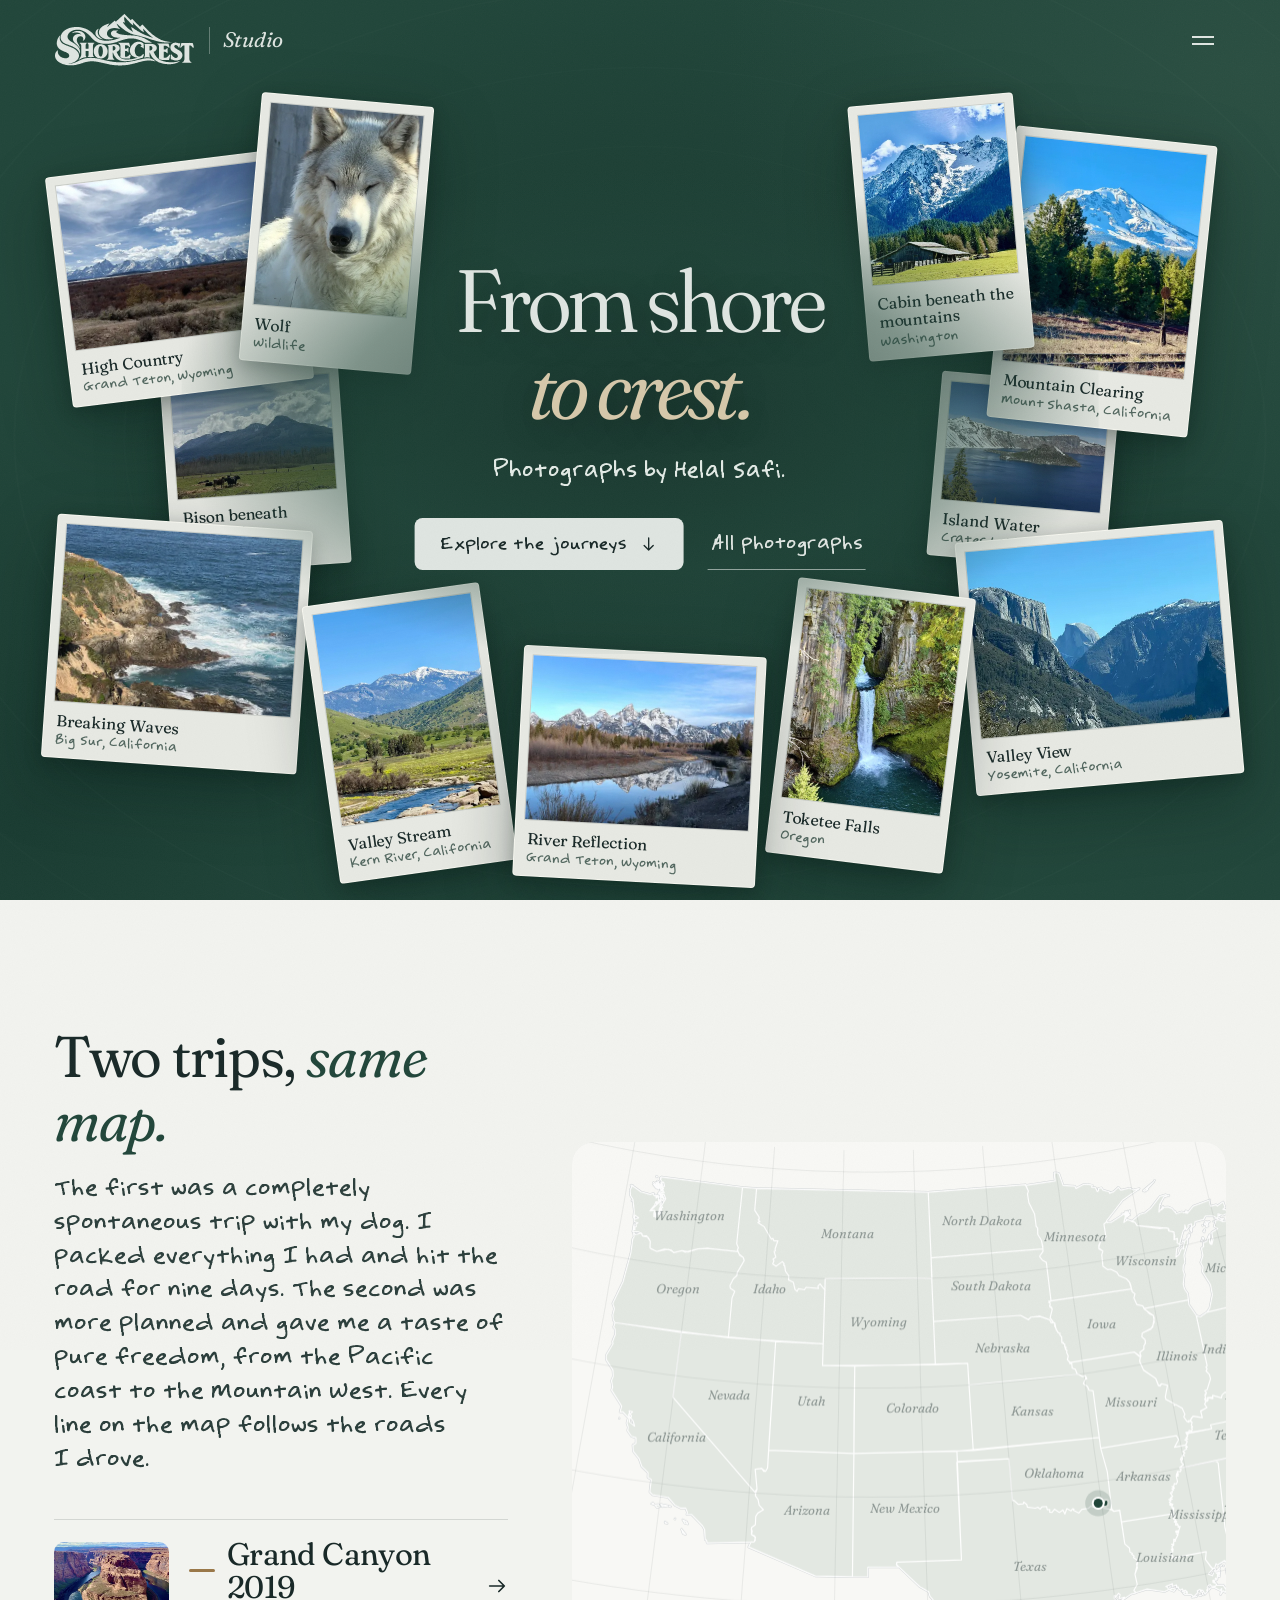
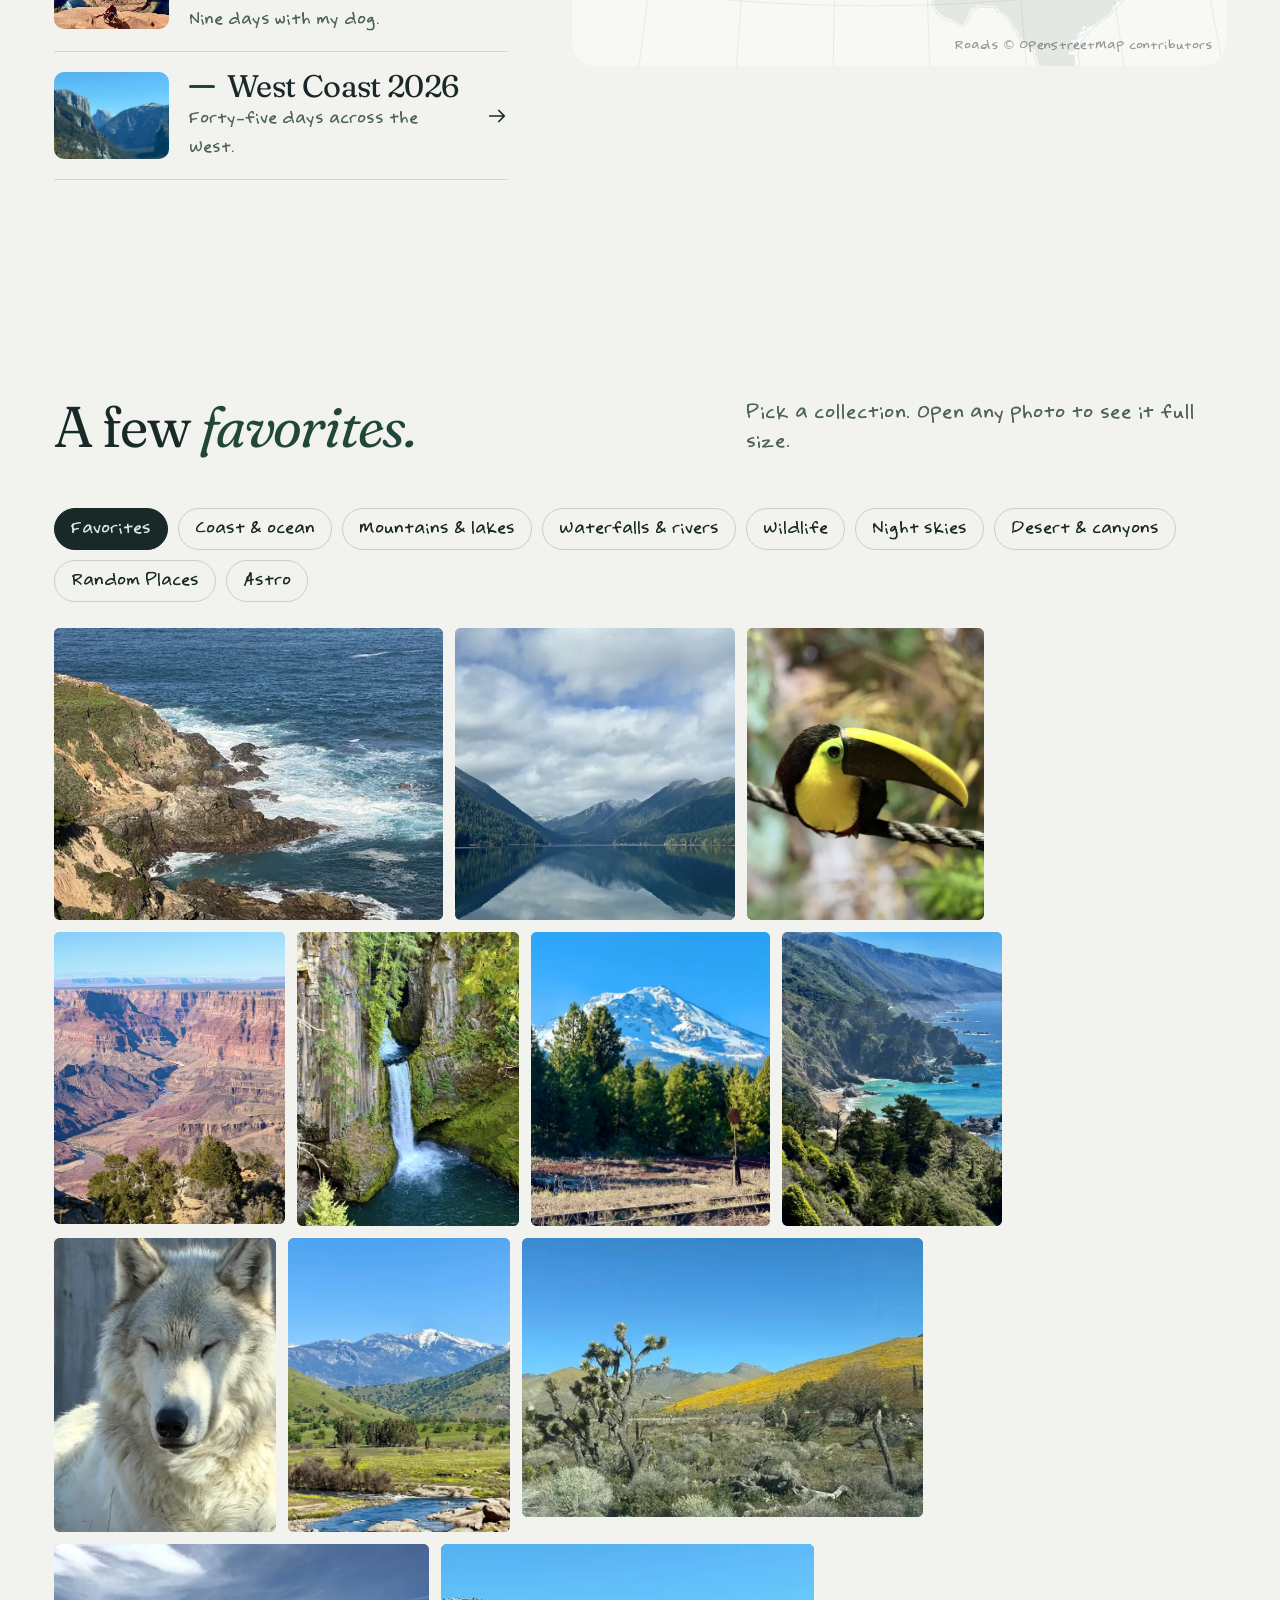
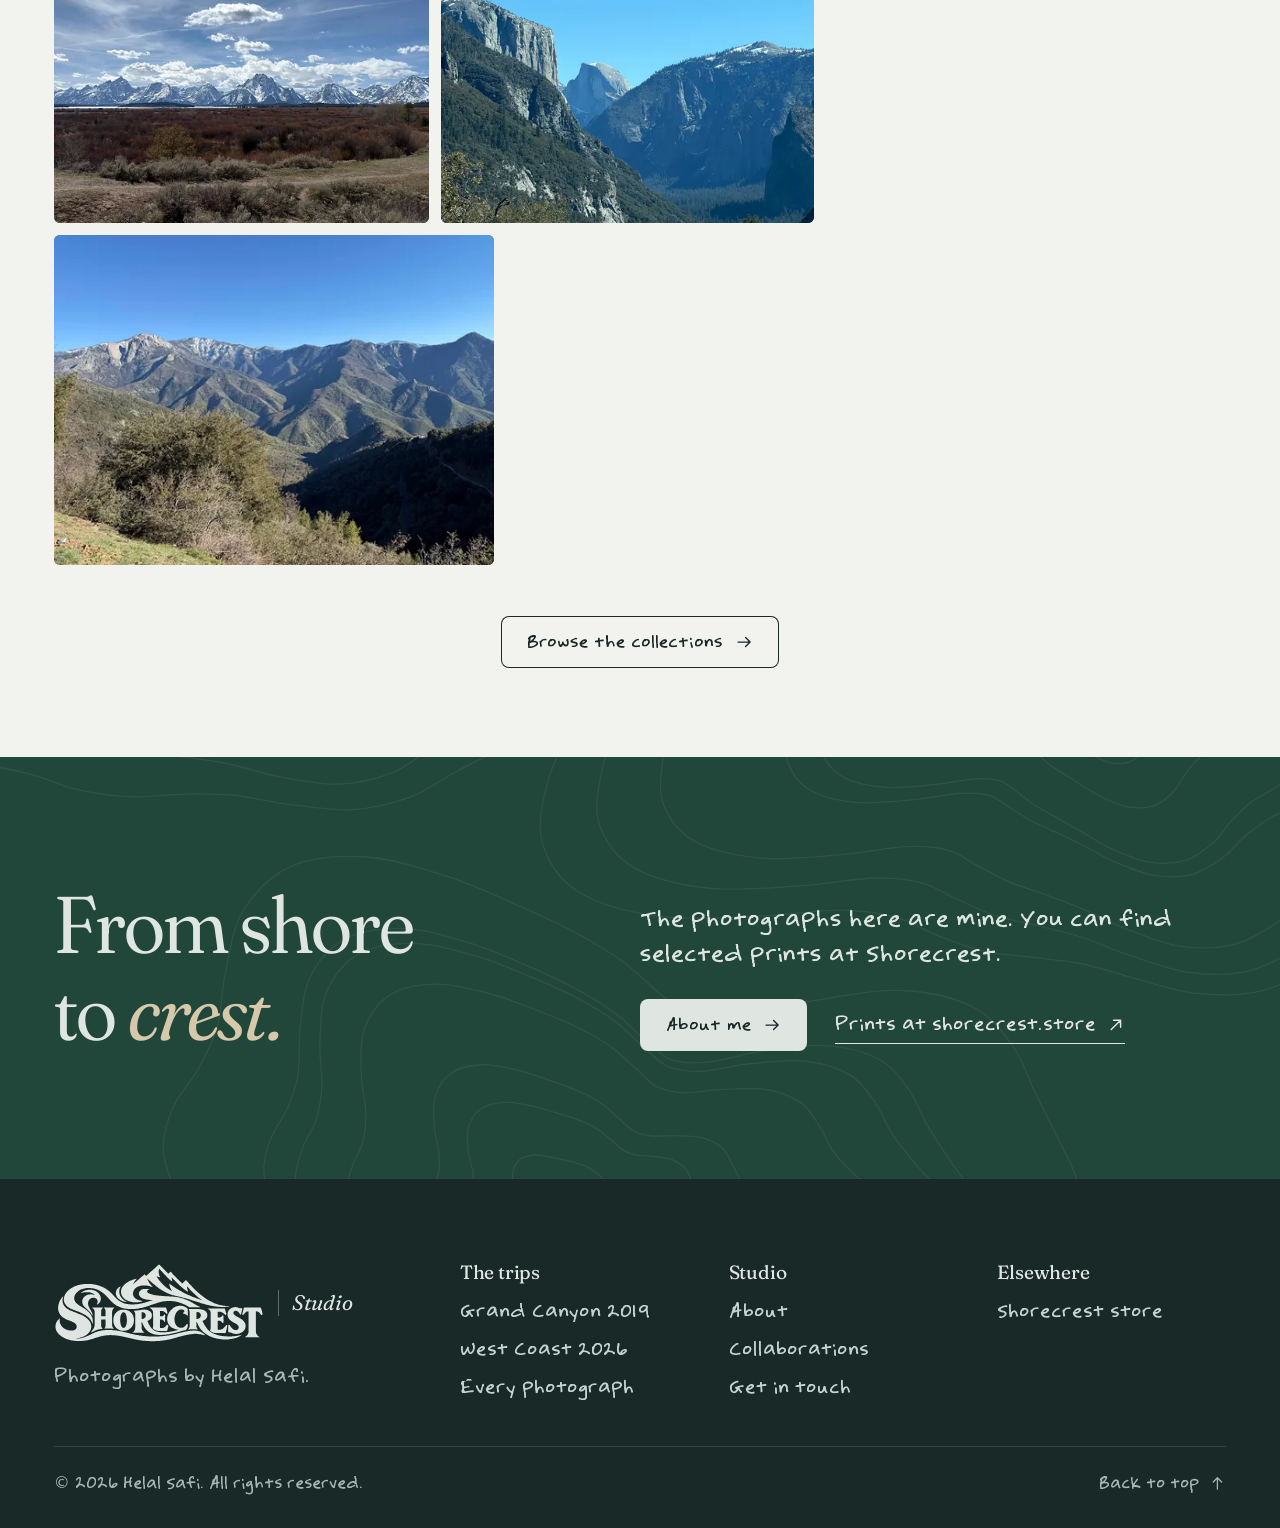
==== commit 67696029: "Refresh homepage gallery stylesheet cache" ====
--- a/index.html
+++ b/index.html
@@ -25,7 +25,7 @@
   <link rel="preload" href="assets/fonts/safi.woff2" as="font" type="font/woff2" crossorigin>
   <link rel="preload" as="image" href="assets/img/photo/SC-028-960.webp" imagesrcset="assets/img/photo/SC-028-480.webp 480w, assets/img/photo/SC-028-960.webp 960w, assets/img/photo/SC-028-1320.webp 1320w" imagesizes="(max-width: 760px) 74vw, 20vw" fetchpriority="high">
   <link rel="stylesheet" href="assets/css/studio.css?v=20261006h">
-  <link rel="stylesheet" href="assets/css/expedition.css?v=20261012a">
+  <link rel="stylesheet" href="assets/css/expedition.css?v=20261012b">
   <script type="application/ld+json">{"@context":"https://schema.org","@type":"WebSite","name":"Shorecrest Studio","url":"https://shorecrest.studio/","author":{"@type":"Person","name":"Helal Safi","url":"https://shorecrest.studio/about.html"},"sameAs":["https://shorecrest.store"]}</script>
 </head>
 <body>
--- a/assets/css/expedition.css
+++ b/assets/css/expedition.css
@@ -74,11 +74,11 @@
 .expedition__photo--2 { right: 6%; top: 15%; width: clamp(148px, 15.8vw, 252px); --rot: 6deg; --drift: 10s; --delay: -5.5s; }
 .expedition__photo--3 { left: 3.8%; top: 58%; width: clamp(172px, 20vw, 308px); --rot: 4deg; --drift: 8.5s; --delay: -1s; }
 .expedition__photo--4 { right: 3.6%; top: 59%; width: clamp(185px, 21vw, 318px); --rot: -5deg; --drift: 9.7s; --delay: -6s; }
-.expedition__photo--5 { left: 21%; top: 11%; width: clamp(150px, 13.5vw, 210px); --rot: 5deg; --drift: 8.7s; --delay: -4s; }
+.expedition__photo--5 { left: 19.5%; top: 11%; width: clamp(150px, 13.5vw, 210px); --rot: 5deg; --drift: 8.7s; --delay: -4s; }
 .expedition__photo--6 { left: 25%; bottom: 3%; width: clamp(165px, 14vw, 220px); --rot: -8deg; --drift: 10.5s; --delay: -2s; }
 .expedition__photo--7 { right: 25%; bottom: 4%; width: clamp(165px, 14vw, 220px); --rot: 7deg; --drift: 9.9s; --delay: -7s; }
 .expedition__photo--8 { left: 13%; top: 41%; width: clamp(150px, 14vw, 210px); --rot: -4deg; --drift: 10.2s; --delay: -5s; z-index: 1; }
-.expedition__photo--9 { right: 24%; top: 11%; width: clamp(150px, 13vw, 195px); --rot: -5deg; --drift: 9.4s; --delay: -2.5s; }
+.expedition__photo--9 { right: 20%; top: 11%; width: clamp(150px, 13vw, 195px); --rot: -5deg; --drift: 9.4s; --delay: -2.5s; }
 .expedition__photo--10 { left: 50%; bottom: 2%; width: clamp(200px, 19vw, 280px); margin-left: clamp(-140px, -9.5vw, -100px); --rot: 3deg; --drift: 10.7s; --delay: -4.5s; }
 .expedition__photo--11 { right: 13%; top: 42%; width: clamp(150px, 14vw, 210px); --rot: 5deg; --drift: 8.9s; --delay: -6.5s; z-index: 1; }
 .expedition__mobile-hint { display: none; }
@@ -91,11 +91,11 @@
   .expedition__photo--2 { right: 2%; top: 17%; width: 17vw; }
   .expedition__photo--3 { left: 2%; top: 57%; width: 22vw; }
   .expedition__photo--4 { right: 2%; top: 58%; width: 22vw; }
-  .expedition__photo--5 { left: 22%; top: 12%; width: 14vw; }
+  .expedition__photo--5 { left: 16%; top: 12%; width: 14vw; }
   .expedition__photo--6 { left: 25%; bottom: 3%; width: 15vw; }
   .expedition__photo--7 { right: 25%; bottom: 4%; width: 15vw; }
   .expedition__photo--8 { left: 10%; top: 42%; width: 17vw; }
-  .expedition__photo--9 { right: 23%; top: 12%; width: 14vw; }
+  .expedition__photo--9 { right: 14%; top: 12%; width: 14vw; }
   .expedition__photo--10 { width: 23vw; margin-left: -11.5vw; }
   .expedition__photo--11 { right: 10%; top: 42%; width: 17vw; }
 }
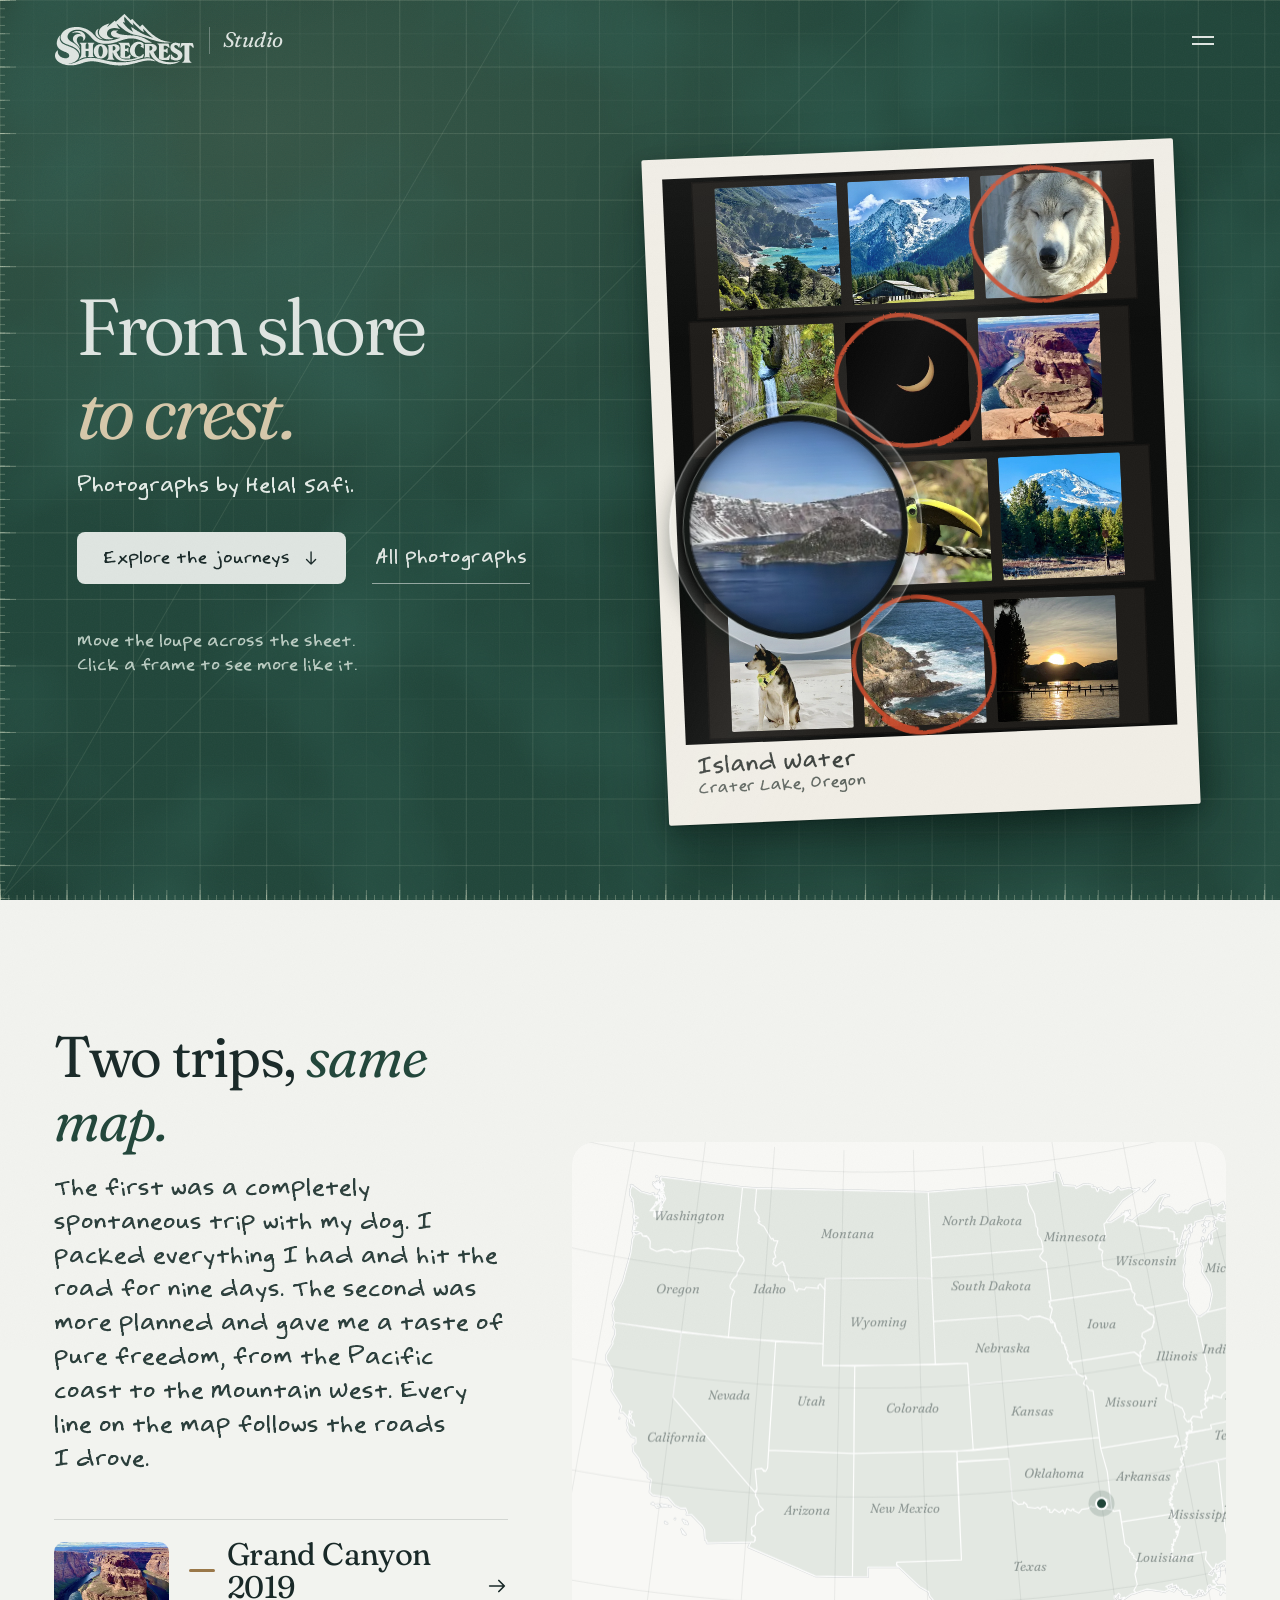
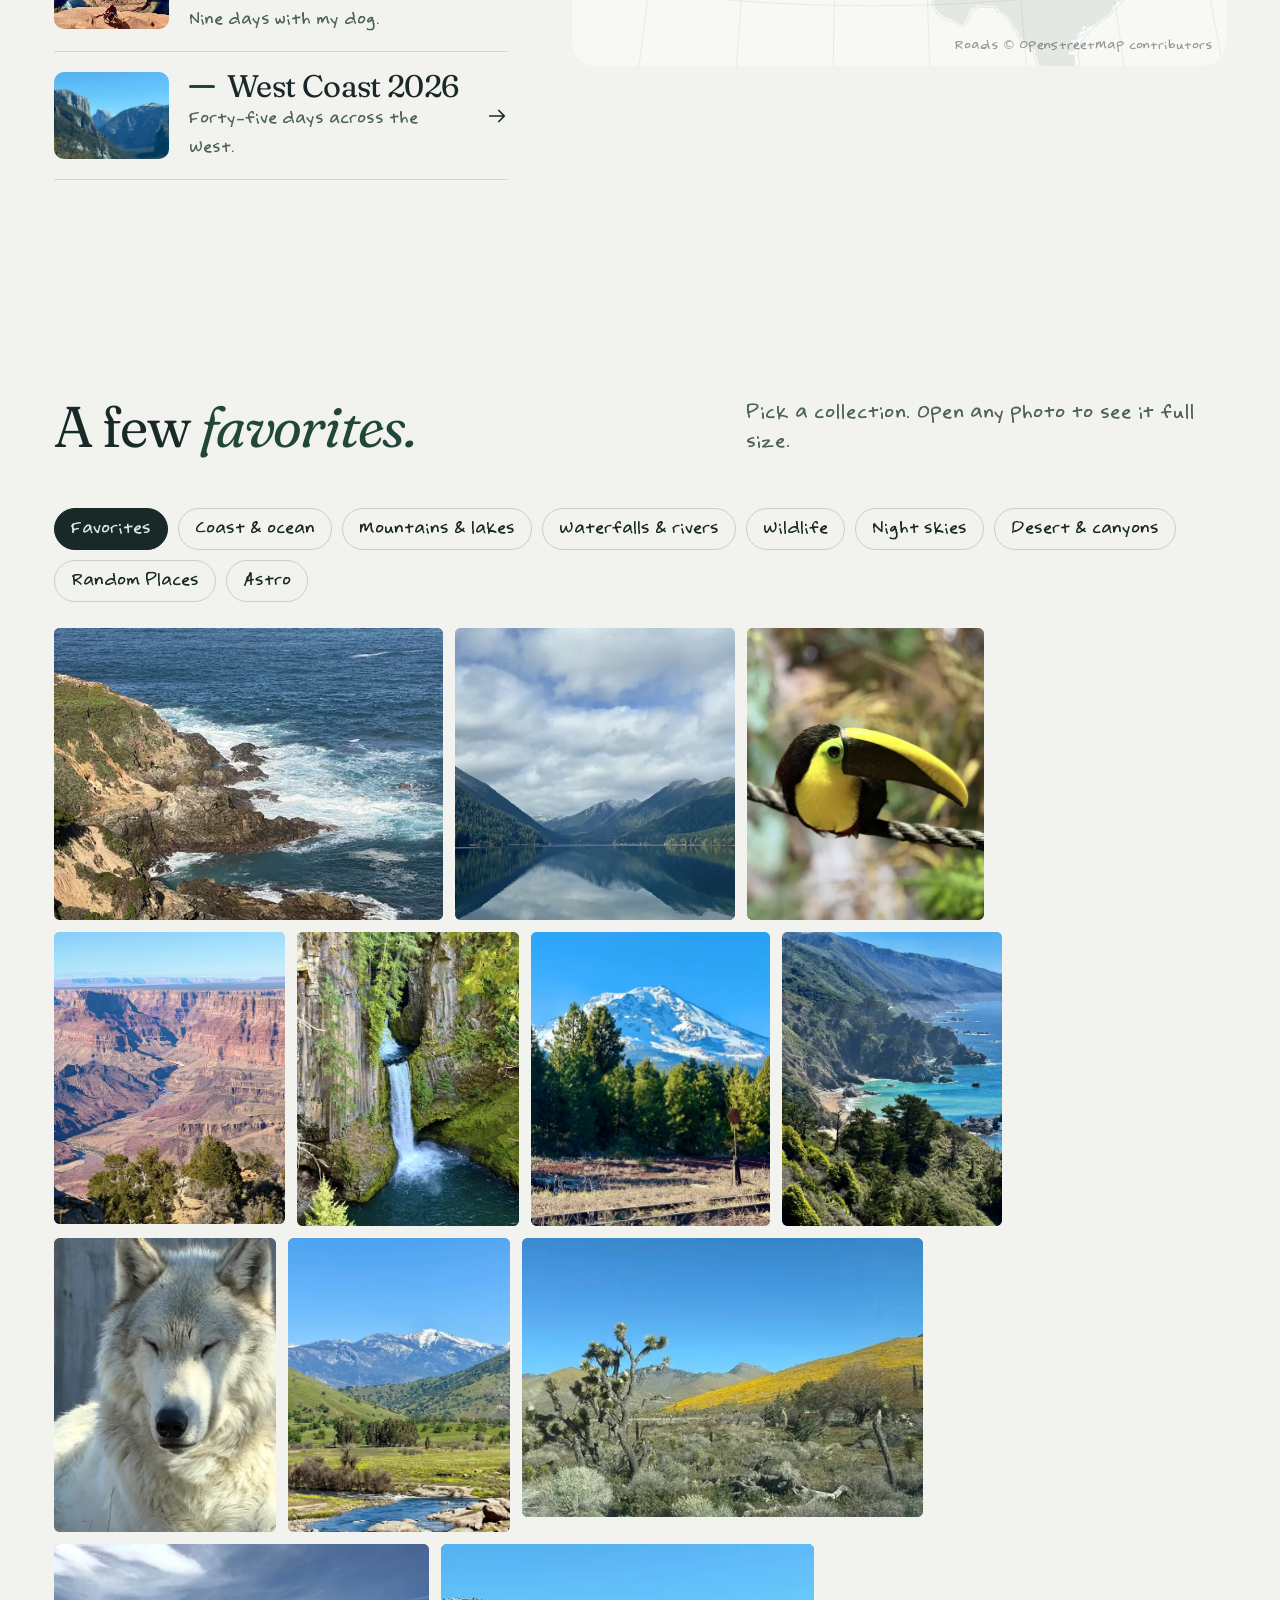
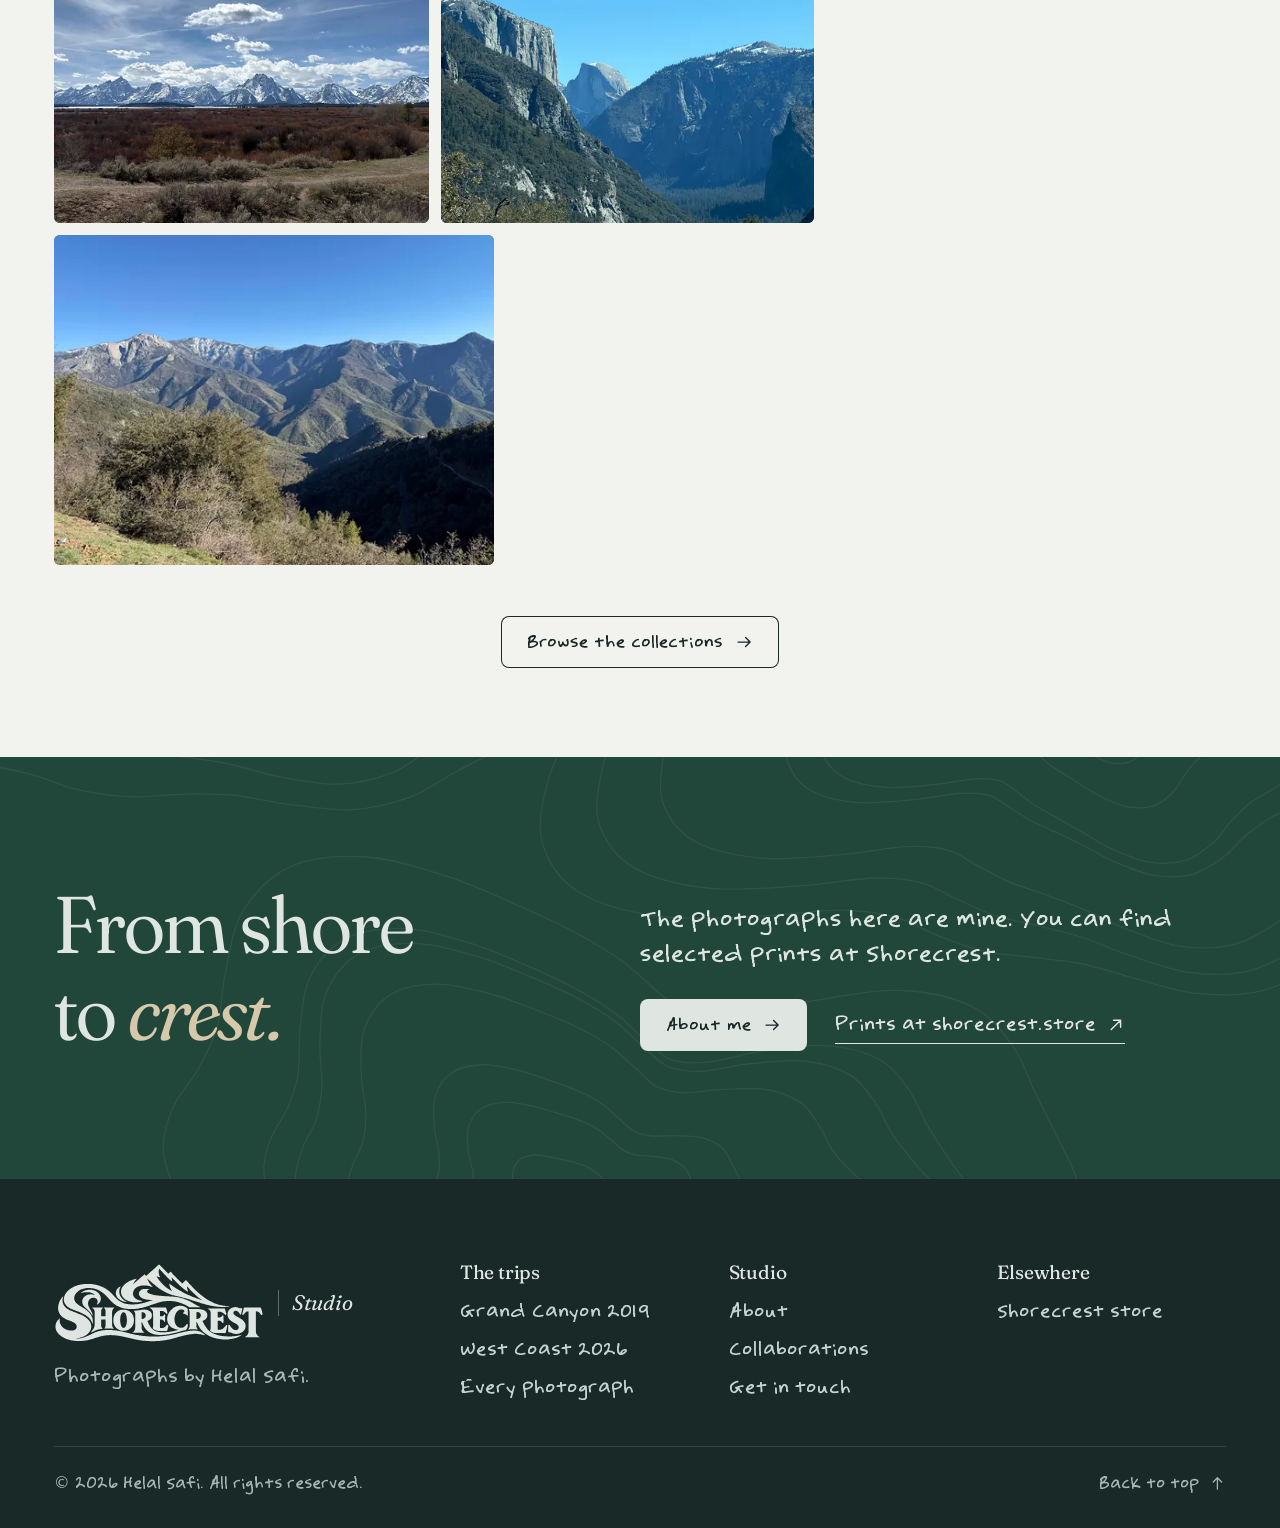
==== commit 69c0e8ae: "Turn the homepage header into a studio worktable The scattered photo board is replaced by a contact " ====
--- a/index.html
+++ b/index.html
@@ -23,9 +23,8 @@
   <link rel="manifest" href="site.webmanifest">
   <link rel="preload" href="assets/fonts/fraunces.woff2" as="font" type="font/woff2" crossorigin>
   <link rel="preload" href="assets/fonts/safi.woff2" as="font" type="font/woff2" crossorigin>
-  <link rel="preload" as="image" href="assets/img/photo/SC-028-960.webp" imagesrcset="assets/img/photo/SC-028-480.webp 480w, assets/img/photo/SC-028-960.webp 960w, assets/img/photo/SC-028-1320.webp 1320w" imagesizes="(max-width: 760px) 74vw, 20vw" fetchpriority="high">
   <link rel="stylesheet" href="assets/css/studio.css?v=20261006h">
-  <link rel="stylesheet" href="assets/css/expedition.css?v=20261012b">
+  <link rel="stylesheet" href="assets/css/worktable.css?v=20261015a">
   <script type="application/ld+json">{"@context":"https://schema.org","@type":"WebSite","name":"Shorecrest Studio","url":"https://shorecrest.studio/","author":{"@type":"Person","name":"Helal Safi","url":"https://shorecrest.studio/about.html"},"sameAs":["https://shorecrest.store"]}</script>
 </head>
 <body>
@@ -63,107 +62,48 @@
   </div>
 
   <main id="main">
-    <section class="expedition" data-expedition data-header="dark" aria-labelledby="expedition-title">
-      <div class="expedition__atmosphere" aria-hidden="true"></div>
-      <div class="expedition__copy">
-        <h1 id="expedition-title">From shore <em>to crest.</em></h1>
-        <p>Photographs by Helal Safi.</p>
-        <div class="expedition__actions">
+    <section class="desk" data-desk data-header="dark" aria-labelledby="desk-title">
+      <div class="desk__mat" aria-hidden="true"><i class="desk__angle desk__angle--45"></i><i class="desk__angle desk__angle--60"></i><i class="desk__rule desk__rule--x"></i><i class="desk__rule desk__rule--y"></i></div>
+      <div class="desk__copy">
+        <h1 id="desk-title" data-split>From shore<br><em>to crest.</em></h1>
+        <p data-reveal style="--d:250">Photographs by Helal Safi.</p>
+        <div class="desk__actions" data-reveal style="--d:350">
           <a class="btn btn--light" href="#trips-title">Explore the journeys <svg class="i" viewBox="0 0 24 24" aria-hidden="true"><path d="M12 4v16M6 14l6 6 6-6"/></svg></a>
-          <a class="expedition__all" href="photographs.html">All photographs</a>
-        </div>
-      </div>
-      <div class="expedition__scene" aria-label="Select a photograph to explore its collection">
-        <a class="expedition__photo expedition__photo--1" href="45-days.html?stop=grand-teton" data-depth="1.25" style="--ratio:1.35" aria-label="High Country, Grand Teton, Wyoming. View photographs">
-          <span class="expedition__float">
-            <span class="expedition__frame">
-              <img src="assets/img/photo/SC-028-960.webp" srcset="assets/img/photo/SC-028-480.webp 480w, assets/img/photo/SC-028-960.webp 960w, assets/img/photo/SC-028-1320.webp 1320w" sizes="(max-width: 760px) 74vw, (max-width: 1100px) 24vw, 20vw" alt="Mountain peaks beneath a wide sky in Grand Teton National Park" fetchpriority="high" loading="eager" decoding="async">
-              <span class="expedition__caption"><span class="expedition__title">High Country</span><span class="expedition__place">Grand Teton, Wyoming</span></span>
-            </span>
-          </span>
-        </a>
-        <a class="expedition__photo expedition__photo--2" href="45-days.html?stop=mount-shasta" data-depth="1.05" style="--ratio:.81" aria-label="Mountain Clearing, Mount Shasta, California. View photographs">
-          <span class="expedition__float">
-            <span class="expedition__frame">
-              <img src="assets/img/photo/SC-041-960.webp" srcset="assets/img/photo/SC-041-480.webp 480w, assets/img/photo/SC-041-960.webp 960w, assets/img/photo/SC-041-1600.webp 1600w" sizes="(max-width: 760px) 74vw, (max-width: 1100px) 24vw, 20vw" alt="Mount Shasta framed by trees and an open mountain clearing" loading="lazy" decoding="async">
-              <span class="expedition__caption"><span class="expedition__title">Mountain Clearing</span><span class="expedition__place">Mount Shasta, California</span></span>
-            </span>
-          </span>
-        </a>
-        <a class="expedition__photo expedition__photo--3" href="45-days.html?stop=big-sur" data-depth="1.45" style="--ratio:1.33" aria-label="Breaking Waves, Big Sur, California. View photographs">
-          <span class="expedition__float">
-            <span class="expedition__frame">
-              <img src="assets/img/photo/SC-001-960.webp" srcset="assets/img/photo/SC-001-480.webp 480w, assets/img/photo/SC-001-960.webp 960w, assets/img/photo/SC-001-1600.webp 1600w" sizes="(max-width: 760px) 74vw, (max-width: 1100px) 24vw, 20vw" alt="Waves meeting the rugged coast at Big Sur" loading="lazy" decoding="async">
-              <span class="expedition__caption"><span class="expedition__title">Breaking Waves</span><span class="expedition__place">Big Sur, California</span></span>
-            </span>
-          </span>
-        </a>
-        <a class="expedition__photo expedition__photo--4" href="45-days.html?stop=yosemite" data-depth="1.2" style="--ratio:1.33" aria-label="Valley View, Yosemite, California. View photographs">
-          <span class="expedition__float">
-            <span class="expedition__frame">
-              <img src="assets/img/photo/SC-058-960.webp" srcset="assets/img/photo/SC-058-480.webp 480w, assets/img/photo/SC-058-960.webp 960w, assets/img/photo/SC-058-1600.webp 1600w" sizes="(max-width: 760px) 74vw, (max-width: 1100px) 24vw, 20vw" alt="Mountain valley landscape in Yosemite National Park" loading="lazy" decoding="async">
-              <span class="expedition__caption"><span class="expedition__title">Valley View</span><span class="expedition__place">Yosemite, California</span></span>
-            </span>
-          </span>
-        </a>
-        <a class="expedition__photo expedition__photo--5" href="photographs.html?collection=wildlife" data-depth=".8" style="--ratio:.76" aria-label="Wolf, Wildlife. View photographs">
-          <span class="expedition__float">
-            <span class="expedition__frame">
-              <img src="assets/img/photo/new-animal4-1320.webp" srcset="assets/img/photo/new-animal4-480.webp 480w, assets/img/photo/new-animal4-1320.webp 1320w" sizes="(max-width: 760px) 74vw, (max-width: 1100px) 24vw, 20vw" alt="Wolf photographed in a wildlife portrait" loading="lazy" decoding="async">
-              <span class="expedition__caption"><span class="expedition__title">Wolf</span><span class="expedition__place">Wildlife</span></span>
-            </span>
-          </span>
-        </a>
-        <a class="expedition__photo expedition__photo--6" href="45-days.html?stop=kern-river" data-depth="1.05" style="--ratio:.75" aria-label="Valley Stream, Kern River, California. View photographs">
-          <span class="expedition__float">
-            <span class="expedition__frame">
-              <img src="assets/img/photo/SC-014-960.webp" srcset="assets/img/photo/SC-014-480.webp 480w, assets/img/photo/SC-014-960.webp 960w, assets/img/photo/SC-014-1600.webp 1600w" sizes="(max-width: 760px) 74vw, (max-width: 1100px) 24vw, 20vw" alt="Water flowing through a mountain valley along the Kern River" loading="lazy" decoding="async">
-              <span class="expedition__caption"><span class="expedition__title">Valley Stream</span><span class="expedition__place">Kern River, California</span></span>
-            </span>
-          </span>
-        </a>
-        <a class="expedition__photo expedition__photo--7" href="45-days.html?stop=toketee-falls" data-depth="1.3" style="--ratio:.76" aria-label="Toketee Falls, Oregon. View photographs">
-          <span class="expedition__float">
-            <span class="expedition__frame">
-              <img src="assets/img/photo/new-toketee-falls2-1320.webp" srcset="assets/img/photo/new-toketee-falls2-480.webp 480w, assets/img/photo/new-toketee-falls2-1320.webp 1320w" sizes="(max-width: 760px) 74vw, (max-width: 1100px) 24vw, 20vw" alt="Waterfall flowing into a rocky forest basin in Oregon" loading="lazy" decoding="async">
-              <span class="expedition__caption"><span class="expedition__title">Toketee Falls</span><span class="expedition__place">Oregon</span></span>
-            </span>
-          </span>
-        </a>
-        <a class="expedition__photo expedition__photo--8" href="photographs.html?collection=wildlife" style="--ratio:1.382" aria-label="Bison beneath Mountains, Wildlife. View photographs">
-          <span class="expedition__float">
-            <span class="expedition__frame">
-              <img src="assets/img/photo/SC-051-960.webp" srcset="assets/img/photo/SC-051-480.webp 480w, assets/img/photo/SC-051-960.webp 960w, assets/img/photo/SC-051-1600.webp 1600w, assets/img/photo/SC-051-1706.webp 1706w" sizes="(max-width: 760px) 74vw, 18vw" alt="Bison grazing in a green meadow below a mountain under billowing clouds." loading="lazy" decoding="async">
-              <span class="expedition__caption"><span class="expedition__title">Bison beneath Mountains</span><span class="expedition__place">Wildlife</span></span>
-            </span>
-          </span>
-        </a>
-        <a class="expedition__photo expedition__photo--9" href="photographs.html?collection=mountains" style="--ratio:0.862" aria-label="Cabin beneath the mountains, Washington. View photographs">
-          <span class="expedition__float">
-            <span class="expedition__frame">
-              <img src="assets/img/photo/new-washington-960.webp" srcset="assets/img/photo/new-washington-480.webp 480w, assets/img/photo/new-washington-960.webp 960w, assets/img/photo/new-washington-1320.webp 1320w" sizes="(max-width: 760px) 74vw, 18vw" alt="A cabin in a green meadow beneath a snowy mountain and evergreen forest." loading="lazy" decoding="async">
-              <span class="expedition__caption"><span class="expedition__title">Cabin beneath the mountains</span><span class="expedition__place">Washington</span></span>
-            </span>
-          </span>
-        </a>
-        <a class="expedition__photo expedition__photo--10" href="45-days.html?stop=grand-teton" style="--ratio:1.355" aria-label="River Reflection, Grand Teton, Wyoming. View photographs">
-          <span class="expedition__float">
-            <span class="expedition__frame">
-              <img src="assets/img/photo/SC-030-960.webp" srcset="assets/img/photo/SC-030-480.webp 480w, assets/img/photo/SC-030-960.webp 960w, assets/img/photo/SC-030-1320.webp 1320w" sizes="(max-width: 760px) 74vw, 18vw" alt="Jagged snowy peaks reflected in a calm river lined with willows." loading="lazy" decoding="async">
-              <span class="expedition__caption"><span class="expedition__title">River Reflection</span><span class="expedition__place">Grand Teton, Wyoming</span></span>
-            </span>
-          </span>
-        </a>
-        <a class="expedition__photo expedition__photo--11" href="45-days.html?stop=crater-lake" style="--ratio:1.341" aria-label="Island Water, Crater Lake, Oregon. View photographs">
-          <span class="expedition__float">
-            <span class="expedition__frame">
-              <img src="assets/img/photo/SC-018-960.webp" srcset="assets/img/photo/SC-018-480.webp 480w, assets/img/photo/SC-018-960.webp 960w, assets/img/photo/SC-018-1600.webp 1600w, assets/img/photo/SC-018-1701.webp 1701w" sizes="(max-width: 760px) 74vw, 18vw" alt="An island rising from deep blue water inside a snowy crater rim." loading="lazy" decoding="async">
-              <span class="expedition__caption"><span class="expedition__title">Island Water</span><span class="expedition__place">Crater Lake, Oregon</span></span>
-            </span>
-          </span>
-        </a>
-      </div>
-      <p class="expedition__mobile-hint">Swipe to explore the photographs</p>
+          <a class="desk__all" href="photographs.html">All photographs</a>
+        </div>
+        <p class="desk__hint" data-reveal style="--d:500"><span class="desk__hint--fine">Move the loupe across the sheet. Click a frame to see more like it.</span><span class="desk__hint--touch">Tap a frame to look closer, then tap it again to open it.</span></p>
+      </div>
+      <div class="desk__sheet">
+        <div class="sheet" data-sheet>
+          <div class="sheet__paper">
+            <div class="sheet__field"></div>
+          <div class="strip" style="--x:74;--y:34;--r:-.3deg">
+            <a class="frame" style="--k:0" href="45-days.html?stop=big-sur" data-title="Coastline" data-place="Big Sur, California" aria-label="Coastline, Big Sur, California. View photographs"><img src="assets/img/photo/SC-003-480.webp" srcset="assets/img/photo/SC-003-480.webp 480w, assets/img/photo/SC-003-960.webp 960w" sizes="(max-width: 900px) 46vw, 22vw" alt="Big Sur coastline of green headlands, coves and turquoise water stretching into haze, pines in the foreground." decoding="async"></a>
+            <a class="frame" style="--k:1" href="photographs.html?collection=mountains" data-title="Cabin beneath the mountains" data-place="Washington" aria-label="Cabin beneath the mountains, Washington. View photographs"><img src="assets/img/photo/new-washington-480.webp" srcset="assets/img/photo/new-washington-480.webp 480w, assets/img/photo/new-washington-960.webp 960w, assets/img/photo/new-washington-1320.webp 1320w" sizes="(max-width: 900px) 46vw, 22vw" alt="A cabin in a green meadow beneath a snowy mountain and evergreen forest." decoding="async"></a>
+            <a class="frame" style="--k:2" href="photographs.html?collection=wildlife" data-select data-title="Wolf" data-place="Wildlife" aria-label="Wolf, Wildlife. View photographs"><img src="assets/img/photo/new-animal4-480.webp" srcset="assets/img/photo/new-animal4-480.webp 480w, assets/img/photo/new-animal4-1320.webp 1320w" sizes="(max-width: 900px) 46vw, 22vw" alt="A gray wolf with its eyes closed in soft sunlight." decoding="async"></a>
+          </div>
+          <div class="strip" style="--x:60;--y:246;--r:.2deg">
+            <a class="frame" style="--k:0" href="45-days.html?stop=toketee-falls" data-title="Toketee Falls" data-place="Toketee Falls, Oregon" aria-label="Toketee Falls, Toketee Falls, Oregon. View photographs"><img src="assets/img/photo/new-toketee-falls2-480.webp" srcset="assets/img/photo/new-toketee-falls2-480.webp 480w, assets/img/photo/new-toketee-falls2-1320.webp 1320w" sizes="(max-width: 900px) 46vw, 22vw" alt="Toketee Falls flowing between tall rock walls into a deep blue-green pool." decoding="async"></a>
+            <a class="frame" style="--k:1" href="photographs.html?collection=night" data-select data-title="Crescent moon" data-place="Night sky" aria-label="Crescent moon, Night sky. View photographs"><img src="assets/img/photo/new-night-480.webp" srcset="assets/img/photo/new-night-480.webp 480w, assets/img/photo/new-night-1320.webp 1320w" sizes="(max-width: 900px) 46vw, 22vw" alt="A warm crescent moon against a black sky." decoding="async"></a>
+            <a class="frame" style="--k:2" href="road-trip-2019.html?stop=horseshoe-bend" data-title="Horseshoe Bend" data-place="Horseshoe Bend, Arizona" aria-label="Horseshoe Bend, Horseshoe Bend, Arizona. View photographs"><img src="assets/img/photo/2019-horseshoebay-480.webp" srcset="assets/img/photo/2019-horseshoebay-480.webp 480w, assets/img/photo/2019-horseshoebay-960.webp 960w, assets/img/photo/2019-horseshoebay-1320.webp 1320w" sizes="(max-width: 900px) 46vw, 22vw" alt="Horseshoe Bend from the rim, the Colorado River curving around a red sandstone tower, with a person and a dog sitting on the ledge." decoding="async"></a>
+          </div>
+          <div class="strip" style="--x:82;--y:458;--r:-.15deg">
+            <a class="frame" style="--k:0" href="45-days.html?stop=crater-lake" data-select data-start data-title="Island Water" data-place="Crater Lake, Oregon" aria-label="Island Water, Crater Lake, Oregon. View photographs"><img src="assets/img/photo/SC-018-480.webp" srcset="assets/img/photo/SC-018-480.webp 480w, assets/img/photo/SC-018-960.webp 960w" sizes="(max-width: 900px) 46vw, 22vw" alt="An island rising from deep blue water inside a snowy crater rim." decoding="async"></a>
+            <a class="frame" style="--k:1" href="photographs.html?collection=wildlife" data-title="Toucan" data-place="Wildlife" aria-label="Toucan, Wildlife. View photographs"><img src="assets/img/photo/new-animal2-480.webp" srcset="assets/img/photo/new-animal2-480.webp 480w, assets/img/photo/new-animal2-1320.webp 1320w" sizes="(max-width: 900px) 46vw, 22vw" alt="A toucan with a yellow chest and a long yellow-and-black bill perched on a rope." decoding="async"></a>
+            <a class="frame" style="--k:2" href="45-days.html?stop=mount-shasta" data-title="Mountain Clearing" data-place="Mount Shasta, California" aria-label="Mountain Clearing, Mount Shasta, California. View photographs"><img src="assets/img/photo/SC-041-480.webp" srcset="assets/img/photo/SC-041-480.webp 480w, assets/img/photo/SC-041-960.webp 960w" sizes="(max-width: 900px) 46vw, 22vw" alt="A snow-capped peak rising above a clearing of pines under a clear blue sky." decoding="async"></a>
+          </div>
+          <div class="strip" style="--x:66;--y:670;--r:.3deg">
+            <a class="frame" style="--k:0" href="road-trip-2019.html?stop=white-sands" data-title="White Sands" data-place="White Sands, New Mexico" aria-label="White Sands, White Sands, New Mexico. View photographs"><img src="assets/img/photo/2019-whitesands-480.webp" srcset="assets/img/photo/2019-whitesands-480.webp 480w, assets/img/photo/2019-whitesands-960.webp 960w, assets/img/photo/2019-whitesands-1320.webp 1320w" sizes="(max-width: 900px) 46vw, 22vw" alt="A husky in a yellow bandana sitting on bright white gypsum sand under a soft gray sky." decoding="async"></a>
+            <a class="frame" style="--k:1" href="45-days.html?stop=big-sur" data-select data-title="Breaking Waves" data-place="Big Sur, California" aria-label="Breaking Waves, Big Sur, California. View photographs"><img src="assets/img/photo/SC-001-480.webp" srcset="assets/img/photo/SC-001-480.webp 480w, assets/img/photo/SC-001-960.webp 960w" sizes="(max-width: 900px) 46vw, 22vw" alt="Waves breaking into white foam around a rocky Big Sur headland, deep blue ocean beyond." decoding="async"></a>
+            <a class="frame" style="--k:2" href="45-days.html?stop=lake-tahoe" data-title="Sunset at the Dock" data-place="Lake Tahoe, California and Nevada" aria-label="Sunset at the Dock, Lake Tahoe, California and Nevada. View photographs"><img src="assets/img/photo/SC-045-480.webp" srcset="assets/img/photo/SC-045-480.webp 480w, assets/img/photo/SC-045-960.webp 960w" sizes="(max-width: 900px) 46vw, 22vw" alt="The sun setting behind dark mountains over a lake, with a dock and a pine tree in silhouette." decoding="async"></a>
+          </div>
+            <svg class="sheet__marks" viewBox="0 0 800 1000" aria-hidden="true"></svg>
+            <p class="sheet__note" aria-hidden="true"><span class="sheet__note-title">Island Water</span><span class="sheet__note-place">Crater Lake, Oregon</span></p>
+          </div>
+          <div class="loupe" aria-hidden="true" inert><div class="loupe__lens"><div class="loupe__view"></div></div></div>
+        </div>
+      </div>
+      <svg class="desk__defs" aria-hidden="true" focusable="false"><filter id="grease" x="-10%" y="-10%" width="120%" height="120%"><feTurbulence type="fractalNoise" baseFrequency="1.1" numOctaves="2" seed="7" result="n"/><feDisplacementMap in="SourceGraphic" in2="n" scale="3.2"/></filter></svg>
     </section>
 
     <section class="sec paper" data-header="light" aria-labelledby="trips-title">
@@ -274,5 +214,6 @@
   <script src="assets/js/map.js"></script>
   <script src="assets/js/viewer.js"></script>
   <script src="assets/js/home.js?v=20261007a"></script>
+  <script src="assets/js/worktable.js?v=20261015a"></script>
 </body>
 </html>
--- a/assets/css/worktable.css
+++ b/assets/css/worktable.css
@@ -0,0 +1,183 @@
+/* Shorecrest Studio homepage: the worktable. A contact sheet on a green cutting mat, read through a loupe.
+   Everything on the sheet is measured in sheet units: the paper is 800 x 1000 (an 8 x 10 inch print), 1 unit = --u. */
+.desk {
+  --in: clamp(44px, min(calc((100svh - 140px) / 10.4), 5.2vw), 88px);
+  --u: calc(var(--in) / 100);
+  --mat-line: rgba(224, 233, 206, .1);
+  --mat-line-2: rgba(224, 233, 206, .045);
+  --mat-tick: rgba(224, 233, 206, .3);
+  --grease: #c9482c;
+  --graphite: #3b403c;
+  position: relative; isolation: isolate; overflow: hidden;
+  display: grid; grid-template-columns: minmax(0, 36rem) auto; justify-content: space-between; align-items: center; gap: clamp(32px, 6vw, 110px);
+  height: 100svh; min-height: 640px; max-height: 1100px;
+  padding: calc(var(--header-h) + 20px) max(var(--gutter), calc((100vw - 1640px) / 2)) 36px max(clamp(28px, 6vw, 120px), calc((100vw - 1600px) / 2));
+  background: var(--pine); color: var(--cloud); --accent: var(--sand-2);
+}
+
+/* ---------- The mat ---------- */
+.desk__mat {
+  position: absolute; inset: 0; z-index: -1; pointer-events: none;
+  background:
+    radial-gradient(90% 75% at 20% 14%, rgba(232, 218, 178, .11), transparent 62%),
+    radial-gradient(130% 110% at 62% 52%, transparent 52%, rgba(5, 21, 16, .5) 100%),
+    linear-gradient(to right, var(--mat-line) 1px, transparent 1px) 0 0 / var(--in) var(--in),
+    linear-gradient(to bottom, var(--mat-line) 1px, transparent 1px) 0 0 / var(--in) var(--in),
+    linear-gradient(to right, var(--mat-line-2) 1px, transparent 1px) 0 0 / calc(var(--in) / 2) calc(var(--in) / 2),
+    linear-gradient(to bottom, var(--mat-line-2) 1px, transparent 1px) 0 0 / calc(var(--in) / 2) calc(var(--in) / 2);
+}
+/* the vinyl: a slow mottle plus a fine tooth, so the green never reads as a flat fill */
+.desk__mat::before, .desk__mat::after { content: ""; position: absolute; inset: 0; }
+.desk__mat::before {
+  background-image: url("data:image/svg+xml;utf8,<svg xmlns='http://www.w3.org/2000/svg' width='900' height='900'><filter id='m'><feTurbulence type='fractalNoise' baseFrequency='.0045' numOctaves='3' seed='11'/><feColorMatrix type='matrix' values='0 0 0 0 .03 0 0 0 0 .12 0 0 0 0 .09 1.9 0 0 0 -.82'/></filter><rect width='100%' height='100%' filter='url(%23m)'/></svg>");
+  background-size: 900px 900px; opacity: .8;
+}
+.desk__mat::after {
+  background-image: url("data:image/svg+xml;utf8,<svg xmlns='http://www.w3.org/2000/svg' width='180' height='180'><filter id='t'><feTurbulence type='fractalNoise' baseFrequency='.9' numOctaves='2' seed='4'/><feColorMatrix type='matrix' values='0 0 0 0 .02 0 0 0 0 .08 0 0 0 0 .06 .9 0 0 0 -.38'/></filter><rect width='100%' height='100%' filter='url(%23t)'/></svg>");
+  opacity: .5;
+}
+.desk__angle { position: absolute; left: 0; bottom: 0; width: 220vmax; height: 1px; background: var(--mat-line); transform-origin: 0 50%; }
+.desk__angle--45 { transform: rotate(-45deg); }
+.desk__angle--60 { transform: rotate(-60deg); }
+.desk__rule { position: absolute; display: block; }
+.desk__rule--x {
+  left: 0; right: 0; bottom: 0; height: 18px;
+  background:
+    linear-gradient(to right, var(--mat-tick) 1px, transparent 1px) 0 100% / var(--in) 16px repeat-x,
+    linear-gradient(to right, var(--mat-tick) 1px, transparent 1px) 0 100% / calc(var(--in) / 2) 10px repeat-x,
+    linear-gradient(to right, var(--mat-tick) 1px, transparent 1px) 0 100% / calc(var(--in) / 8) 5px repeat-x;
+}
+.desk__rule--y {
+  top: 0; bottom: 0; left: 0; width: 18px;
+  background:
+    linear-gradient(to bottom, var(--mat-tick) 1px, transparent 1px) 0 0 / 16px var(--in) repeat-y,
+    linear-gradient(to bottom, var(--mat-tick) 1px, transparent 1px) 0 0 / 10px calc(var(--in) / 2) repeat-y,
+    linear-gradient(to bottom, var(--mat-tick) 1px, transparent 1px) 0 0 / 5px calc(var(--in) / 8) repeat-y;
+}
+.desk__defs { position: absolute; width: 0; height: 0; overflow: hidden; }
+
+/* ---------- Copy ---------- */
+.desk__copy { position: relative; z-index: 2; max-width: 34rem; }
+.desk__copy h1 { font-size: clamp(3.3rem, 6.2vw, 7.4rem); font-weight: 360; line-height: .96; letter-spacing: -.035em; }
+.desk__copy h1 em { color: var(--sand-2); }
+.desk__copy > p:not(.desk__hint) { margin-top: 22px; font-size: clamp(1.18rem, 1.6vw, 1.46rem); color: #e2eae5; }
+.desk__actions { display: flex; flex-wrap: wrap; align-items: center; gap: 16px 26px; margin-top: 30px; }
+.desk__all { padding: 11px 3px; border-bottom: 1px solid rgba(223, 229, 225, .6); transition: border-color .2s; }
+.desk__all:hover { border-color: var(--sand-2); }
+.desk__hint { margin-top: clamp(34px, 5vh, 56px); max-width: 26ch; color: #b9cbc1; font-size: 1.06rem; line-height: 1.4; }
+.desk__hint--touch { display: none; }
+@media (hover: none) { .desk__hint--fine { display: none; } .desk__hint--touch { display: inline; } }
+
+/* ---------- The contact sheet ---------- */
+.desk__sheet { position: relative; z-index: 1; width: calc(var(--in) * 8); margin-right: clamp(0px, 3vw, 60px); }
+.sheet { position: relative; width: 100%; aspect-ratio: 8 / 10; transform: rotate(-2.4deg); }
+.sheet__paper {
+  position: absolute; inset: 0; overflow: hidden; border-radius: 2px; background: #f1eee6;
+  box-shadow: 0 1px 1px rgba(4, 20, 15, .3), 0 calc(var(--in) * .12) calc(var(--in) * .3) rgba(4, 20, 15, .3),
+              0 calc(var(--in) * .5) calc(var(--in) * 1) calc(var(--in) * -.1) rgba(3, 17, 13, .5);
+}
+/* the glossy paper catches the lamp; kept outside the paper so the loupe does not magnify it */
+.sheet::after {
+  content: ""; position: absolute; inset: 0; z-index: 3; pointer-events: none; border-radius: 2px;
+  background: linear-gradient(118deg, transparent 28%, rgba(255, 255, 255, .07) 42%, transparent 58%),
+              linear-gradient(to bottom, rgba(255, 255, 255, .05), transparent 30%);
+}
+.sheet__field { position: absolute; left: calc(30 * var(--u)); top: calc(30 * var(--u)); width: calc(740 * var(--u)); height: calc(850 * var(--u)); background: #0c0d0c; }
+.strip {
+  position: absolute; left: calc(var(--x) * var(--u)); top: calc(var(--y) * var(--u));
+  width: calc(662 * var(--u)); height: calc(206 * var(--u));
+  background: #1e1c19; transform: rotate(var(--r, 0deg));
+  box-shadow: inset 0 0 0 calc(2 * var(--u)) rgba(0, 0, 0, .35);
+}
+.frame {
+  position: absolute; left: calc((34 + var(--k) * 200) * var(--u)); top: calc(11 * var(--u));
+  width: calc(184 * var(--u)); height: calc(184 * var(--u));
+  overflow: hidden; border-radius: calc(3 * var(--u)); background: #2a2824;
+}
+.frame img { width: 100%; height: 100%; object-fit: cover; filter: saturate(.94) contrast(1.03); }
+.frame:focus-visible { outline: calc(5 * var(--u)) solid var(--sand-2); outline-offset: calc(4 * var(--u)); }
+.sheet__marks { position: absolute; inset: 0; width: 100%; height: 100%; overflow: visible; pointer-events: none; }
+.sheet__marks path { fill: none; stroke: var(--grease); stroke-width: 6.5; stroke-linecap: round; stroke-linejoin: round; filter: url(#grease); opacity: .93; }
+.sheet__note {
+  position: absolute; left: calc(46 * var(--u)); right: calc(46 * var(--u)); top: calc(895 * var(--u));
+  display: flex; flex-direction: column; gap: calc(2 * var(--u));
+  color: var(--graphite); font-family: var(--hand); line-height: 1.1; transform: rotate(-.6deg); transform-origin: 0 50%;
+}
+.sheet__note-title { font-size: calc(34 * var(--u)); }
+.sheet__note-place { font-size: calc(24 * var(--u)); color: #5f6660; }
+.sheet__note.is-new > * { animation: note-in .45s var(--ease-out) both; }
+.sheet__note.is-new > :last-child { animation-delay: .06s; }
+@keyframes note-in { from { opacity: 0; transform: translateX(calc(-8 * var(--u))); } }
+
+/* ---------- The loupe ---------- */
+.loupe {
+  position: absolute; left: 0; top: 0; z-index: 4; pointer-events: none;
+  width: calc(var(--in) * 3.2); aspect-ratio: 1; will-change: transform;
+}
+/* the clear acrylic skirt that lets light in around the lens */
+.loupe::before {
+  content: ""; position: absolute; inset: calc(var(--in) * -.3); border-radius: 50%;
+  background: radial-gradient(circle, transparent 64%, rgba(236, 243, 238, .16) 70.5%, rgba(255, 255, 255, .06) 71%);
+  border: 1px solid rgba(255, 255, 255, .42);
+  -webkit-backdrop-filter: blur(1.6px) brightness(1.1); backdrop-filter: blur(1.6px) brightness(1.1);
+  box-shadow: 0 calc(var(--in) * .16) calc(var(--in) * .32) rgba(3, 15, 11, .38), inset 0 1px 0 rgba(255, 255, 255, .35);
+  transition: box-shadow .6s var(--ease-out), transform .6s var(--ease-out);
+}
+.loupe__lens {
+  position: absolute; inset: 0; overflow: hidden; border-radius: 50%; background: #0c0d0c;
+  box-shadow: 0 0 0 calc(var(--in) * .085) #121614, 0 0 0 calc(var(--in) * .1) rgba(214, 222, 216, .4);
+}
+/* lens edge falloff and the lamp's reflection, drawn over the magnified view */
+.loupe__lens::after {
+  content: ""; position: absolute; inset: 0; border-radius: 50%; pointer-events: none;
+  background: radial-gradient(ellipse 46% 34% at 32% 24%, rgba(255, 255, 255, .2), transparent 70%);
+  box-shadow: inset 0 0 calc(var(--in) * .32) rgba(0, 0, 0, .5), inset 0 0 0 1px rgba(0, 0, 0, .5);
+}
+.loupe__view { position: absolute; left: 0; top: 0; width: calc(var(--in) * 8); height: calc(var(--in) * 10); transform-origin: 0 0; will-change: transform; }
+.loupe__view .sheet__paper { box-shadow: none; }
+.sheet.is-following { cursor: none; }
+.sheet.is-following .loupe::before { box-shadow: 0 calc(var(--in) * .32) calc(var(--in) * .5) rgba(3, 15, 11, .32), inset 0 1px 0 rgba(255, 255, 255, .35); transform: scale(1.025); }
+
+/* ---------- Setting the table: the sheet is laid down, the selects get circled, the loupe goes on ---------- */
+.js .desk__mat { opacity: 0; transition: opacity 1.4s ease; }
+.js .desk.is-set .desk__mat { opacity: 1; }
+.js .desk__sheet { opacity: 0; transform: translate3d(5%, 7%, 0) rotate(4deg); }
+.js .desk.is-set .desk__sheet { opacity: 1; transform: none; transition: opacity .7s ease .1s, transform 1.25s var(--ease-out) .1s; }
+.sheet__marks path { stroke-dasharray: var(--len) var(--len); stroke-dashoffset: var(--len); }
+.desk.is-set .sheet__marks path { animation: grease-draw .7s cubic-bezier(.55, .05, .35, 1) forwards; animation-delay: calc(1.05s + var(--n) * .32s); }
+@keyframes grease-draw { to { stroke-dashoffset: 0; } }
+.js .loupe { opacity: 0; }
+.desk.is-set .loupe { animation: loupe-on .8s var(--ease-out) 1.2s both; }
+@keyframes loupe-on { from { opacity: 0; scale: 1.14; } to { opacity: 1; scale: 1; } }
+
+/* ---------- Narrow screens: copy first, the sheet below it ---------- */
+@media (max-width: 1100px) and (min-width: 901px) {
+  .desk { padding-left: var(--gutter); gap: 40px; }
+  .desk__sheet { margin-right: 0; }
+}
+@media (max-width: 900px) {
+  .desk {
+    --in: min(calc((100vw - 44px) / 8), 64px);
+    display: block; height: auto; max-height: none; min-height: 0;
+    padding: calc(var(--header-h) + 40px) 22px 64px;
+  }
+  .desk__copy { max-width: 36rem; }
+  .desk__copy h1 { font-size: clamp(3.1rem, 12vw, 5.4rem); }
+  .desk__actions { gap: 10px 22px; margin-top: 24px; }
+  .desk__hint { margin-top: 26px; max-width: none; }
+  .desk__sheet { margin: 34px auto 0; }
+  .sheet { transform: rotate(-1.4deg); }
+  .loupe { width: calc(var(--in) * 3.5); }
+  .desk__rule--y { display: none; }
+}
+@media (max-width: 390px) {
+  .desk__actions .btn { width: 100%; }
+}
+
+@media (prefers-reduced-motion: reduce) {
+  .js .desk__mat, .js .desk__sheet, .js .loupe { opacity: 1; transform: none; transition: none; animation: none; }
+  .sheet__marks path, .desk.is-set .sheet__marks path { stroke-dashoffset: 0; animation: none; }
+  .sheet__note.is-new > * { animation: none; }
+  .loupe::before { transition: none; }
+}
+html:not(.js) .loupe { display: none; }
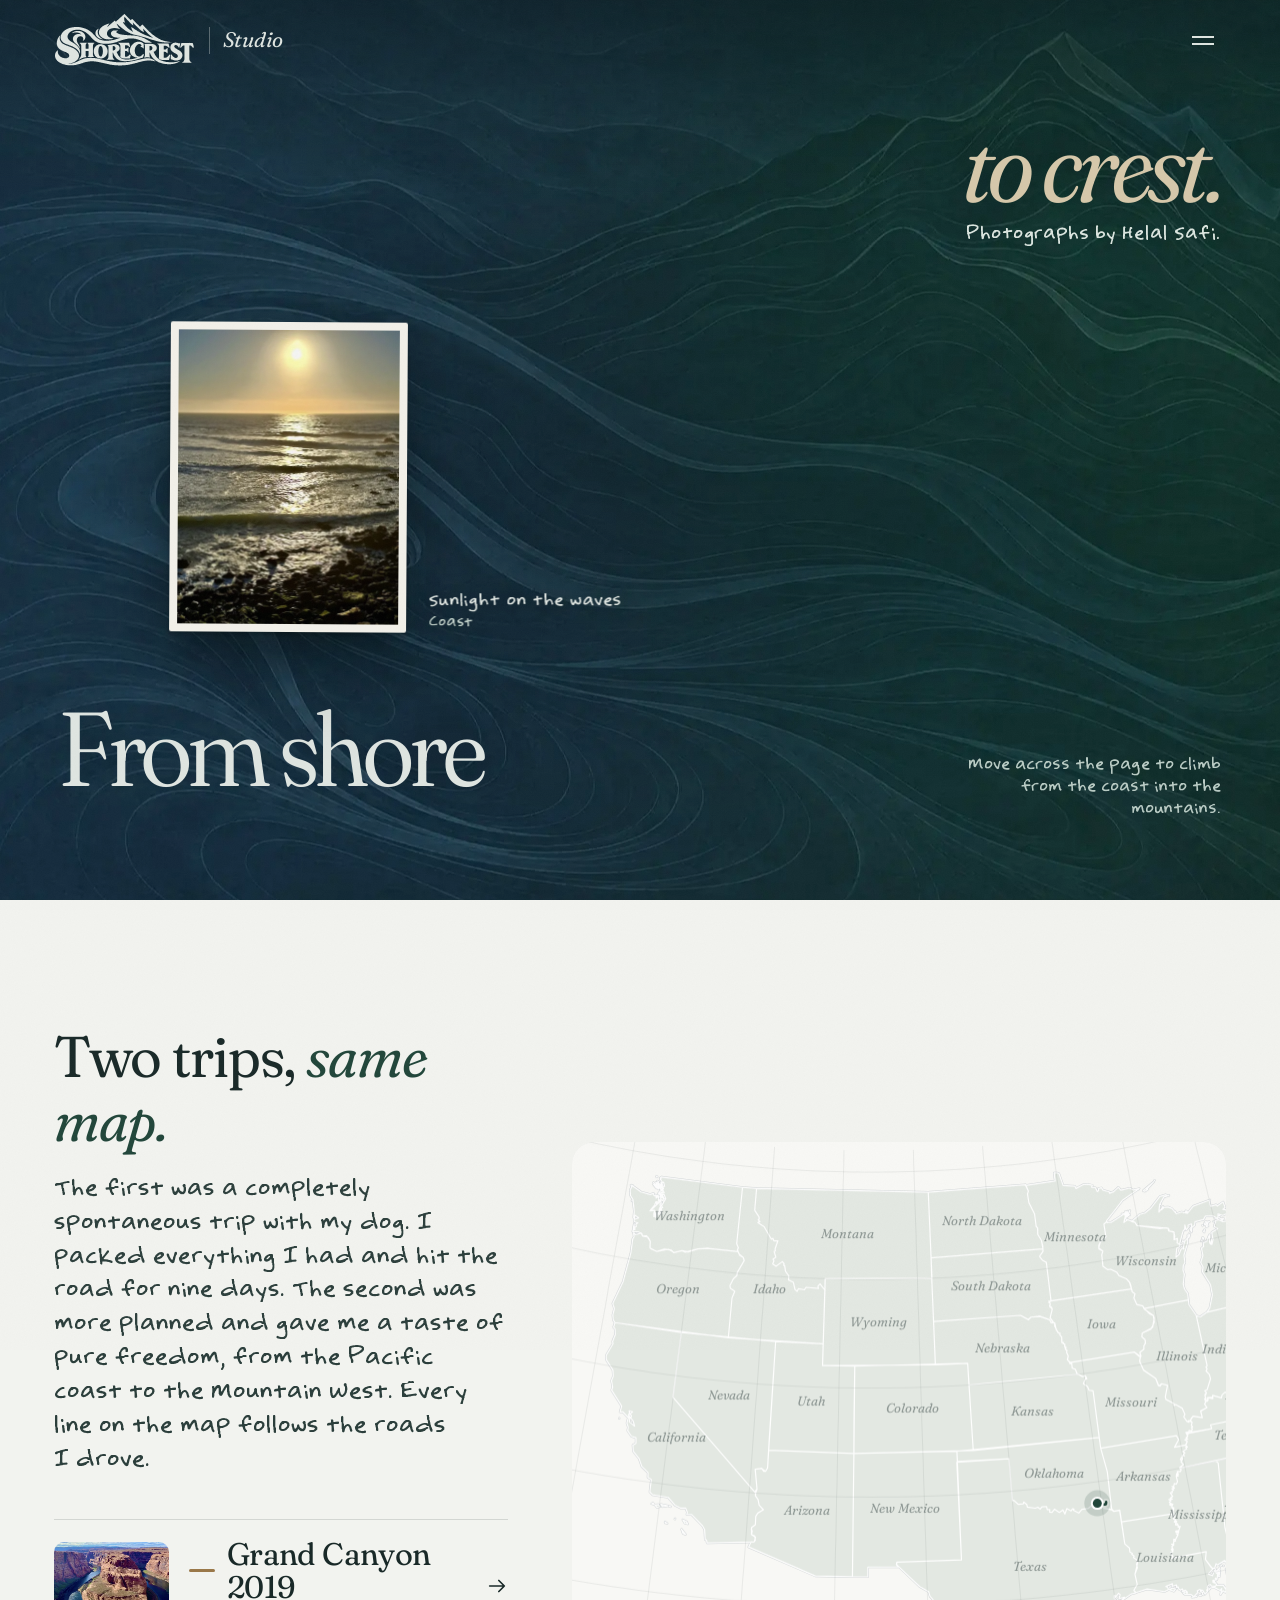
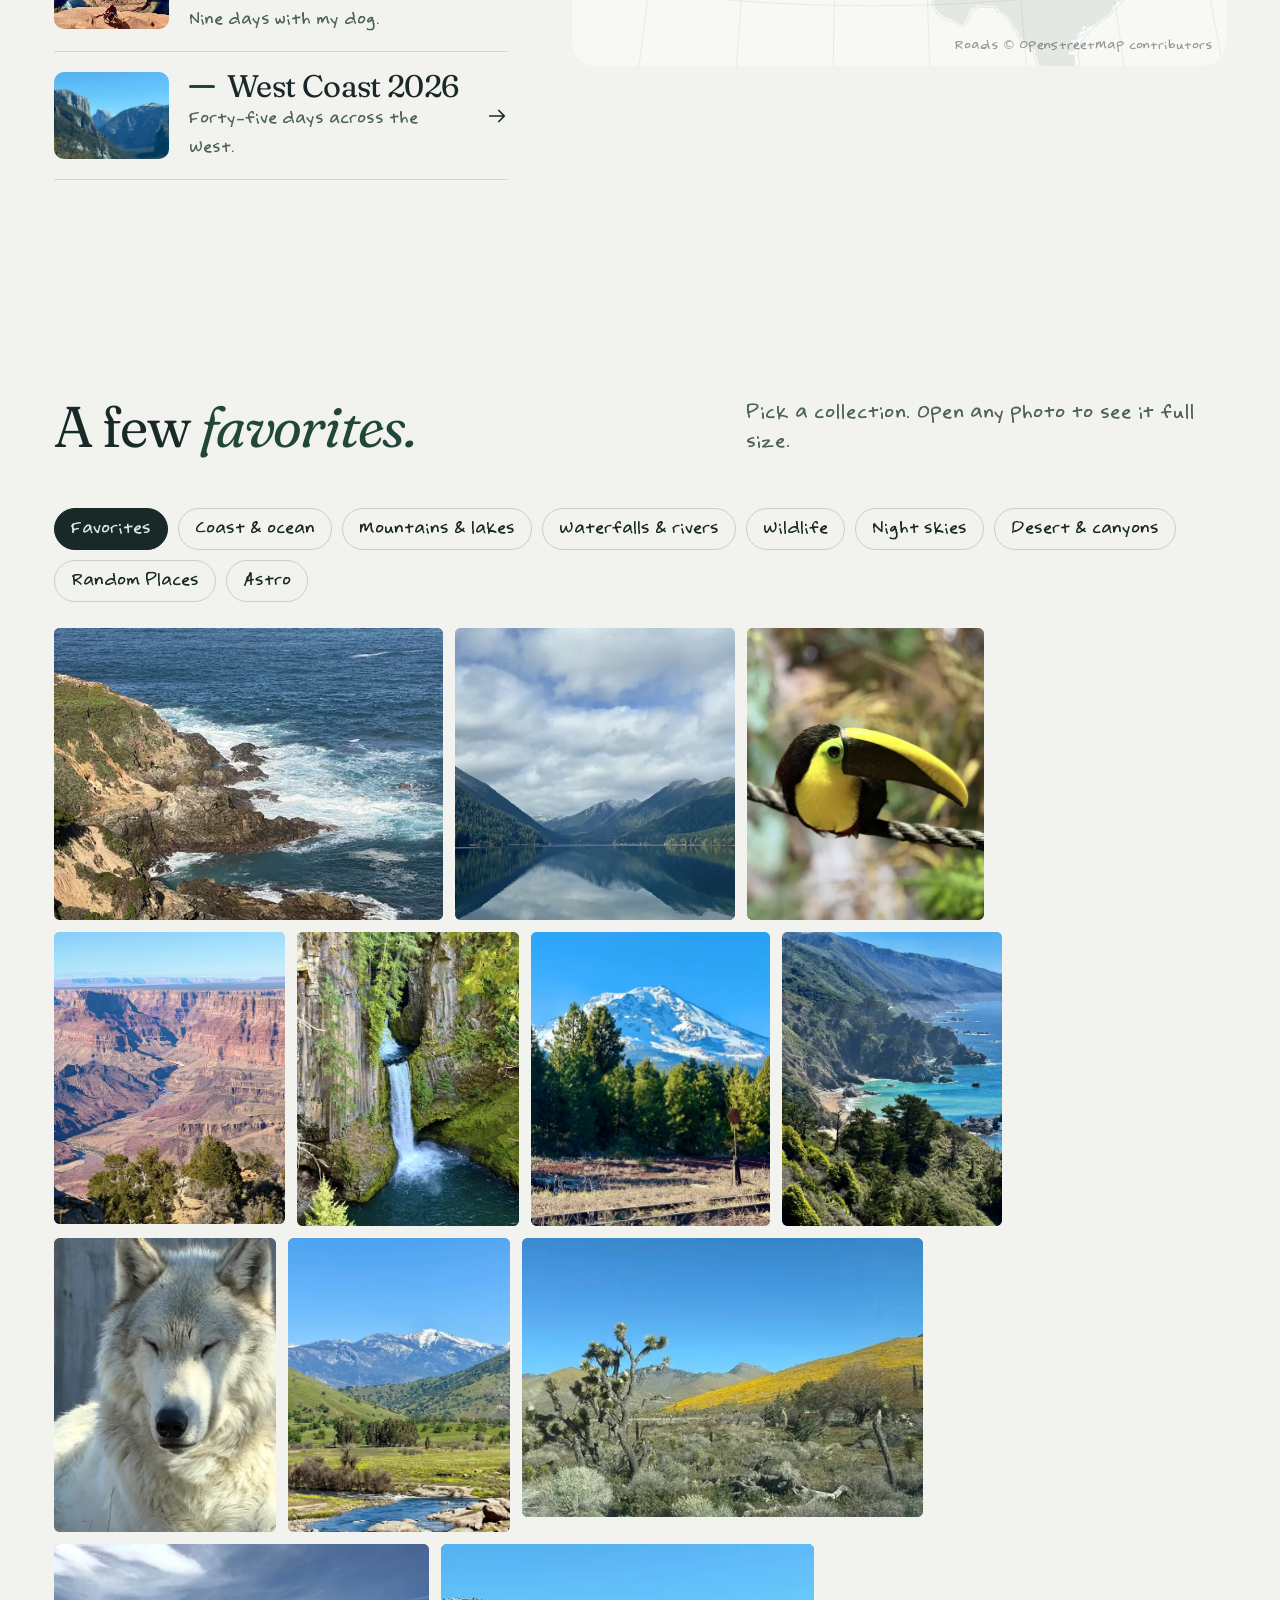
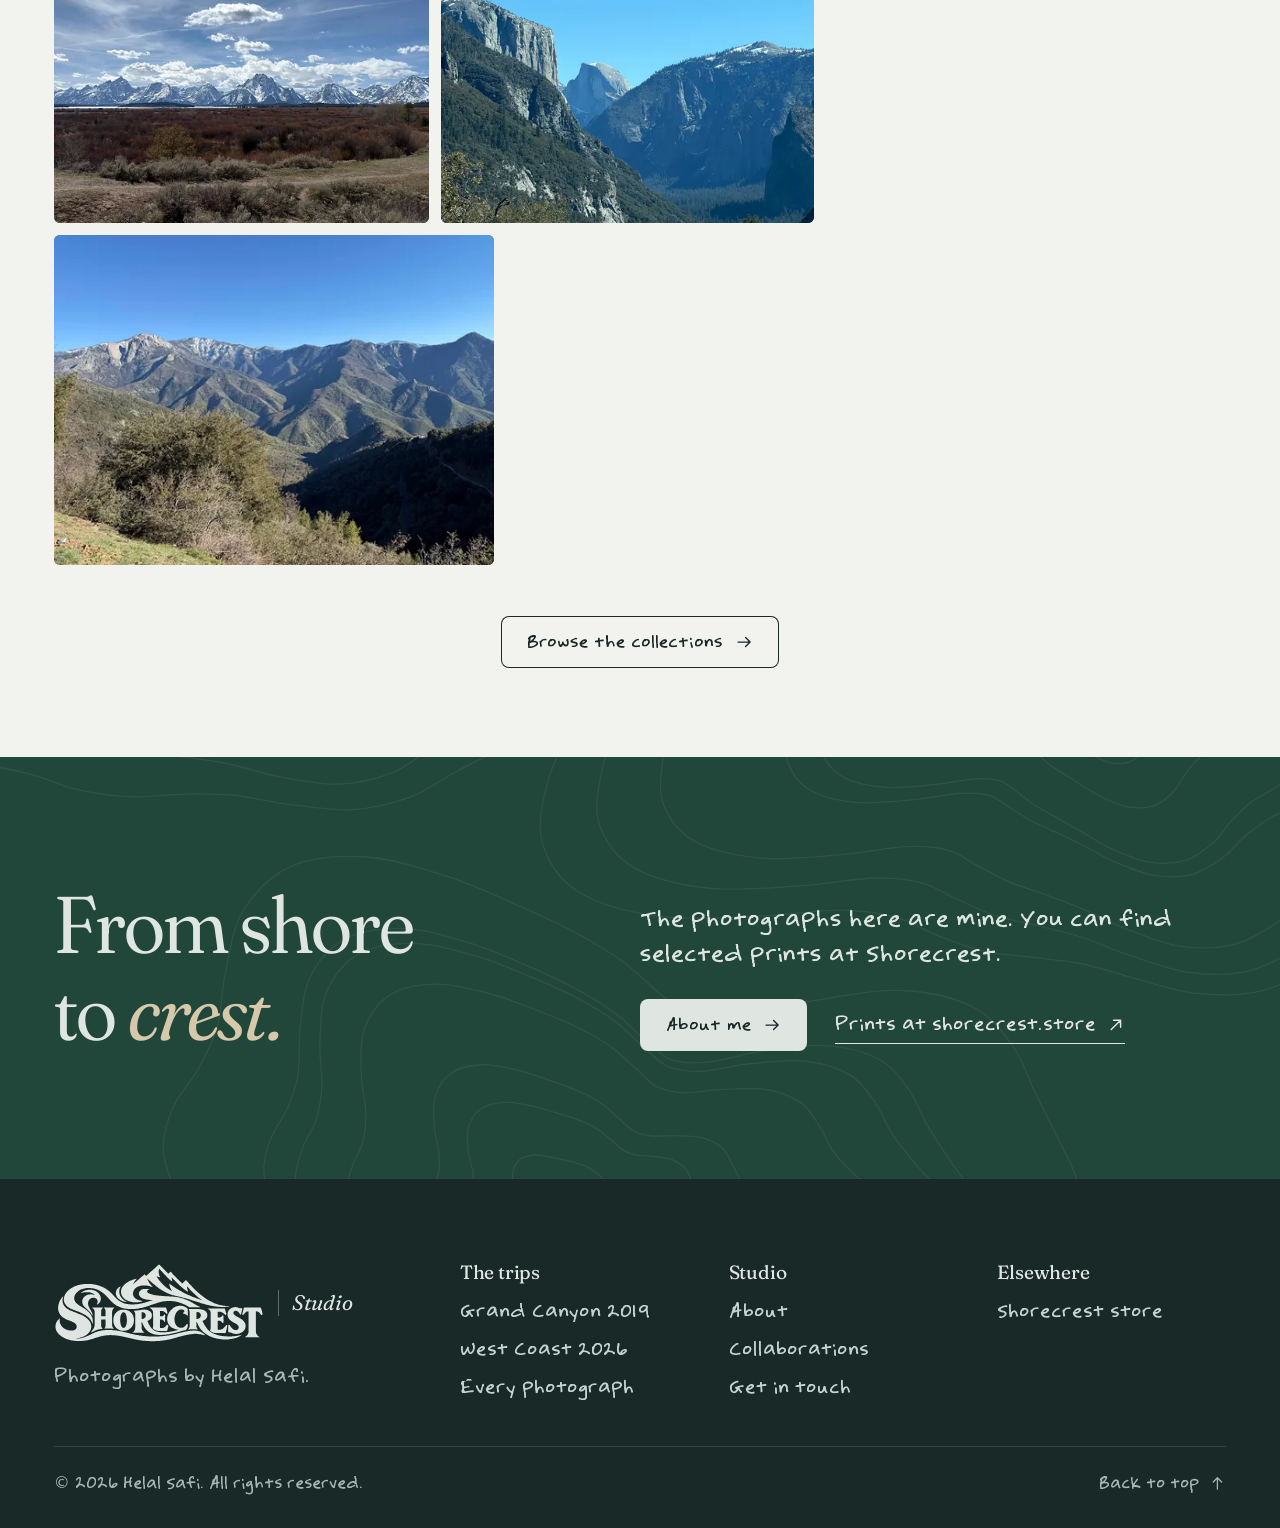
==== commit 0b08ea91: "Replace the homepage worktable with the shore-to-crest climb The header now splits the headline into" ====
--- a/index.html
+++ b/index.html
@@ -24,7 +24,7 @@
   <link rel="preload" href="assets/fonts/fraunces.woff2" as="font" type="font/woff2" crossorigin>
   <link rel="preload" href="assets/fonts/safi.woff2" as="font" type="font/woff2" crossorigin>
   <link rel="stylesheet" href="assets/css/studio.css?v=20261006h">
-  <link rel="stylesheet" href="assets/css/worktable.css?v=20261015a">
+  <link rel="stylesheet" href="assets/css/climb.css?v=20261015a">
   <script type="application/ld+json">{"@context":"https://schema.org","@type":"WebSite","name":"Shorecrest Studio","url":"https://shorecrest.studio/","author":{"@type":"Person","name":"Helal Safi","url":"https://shorecrest.studio/about.html"},"sameAs":["https://shorecrest.store"]}</script>
 </head>
 <body>
@@ -62,48 +62,30 @@
   </div>
 
   <main id="main">
-    <section class="desk" data-desk data-header="dark" aria-labelledby="desk-title">
-      <div class="desk__mat" aria-hidden="true"><i class="desk__angle desk__angle--45"></i><i class="desk__angle desk__angle--60"></i><i class="desk__rule desk__rule--x"></i><i class="desk__rule desk__rule--y"></i></div>
-      <div class="desk__copy">
-        <h1 id="desk-title" data-split>From shore<br><em>to crest.</em></h1>
-        <p data-reveal style="--d:250">Photographs by Helal Safi.</p>
-        <div class="desk__actions" data-reveal style="--d:350">
-          <a class="btn btn--light" href="#trips-title">Explore the journeys <svg class="i" viewBox="0 0 24 24" aria-hidden="true"><path d="M12 4v16M6 14l6 6 6-6"/></svg></a>
-          <a class="desk__all" href="photographs.html">All photographs</a>
-        </div>
-        <p class="desk__hint" data-reveal style="--d:500"><span class="desk__hint--fine">Move the loupe across the sheet. Click a frame to see more like it.</span><span class="desk__hint--touch">Tap a frame to look closer, then tap it again to open it.</span></p>
-      </div>
-      <div class="desk__sheet">
-        <div class="sheet" data-sheet>
-          <div class="sheet__paper">
-            <div class="sheet__field"></div>
-          <div class="strip" style="--x:74;--y:34;--r:-.3deg">
-            <a class="frame" style="--k:0" href="45-days.html?stop=big-sur" data-title="Coastline" data-place="Big Sur, California" aria-label="Coastline, Big Sur, California. View photographs"><img src="assets/img/photo/SC-003-480.webp" srcset="assets/img/photo/SC-003-480.webp 480w, assets/img/photo/SC-003-960.webp 960w" sizes="(max-width: 900px) 46vw, 22vw" alt="Big Sur coastline of green headlands, coves and turquoise water stretching into haze, pines in the foreground." decoding="async"></a>
-            <a class="frame" style="--k:1" href="photographs.html?collection=mountains" data-title="Cabin beneath the mountains" data-place="Washington" aria-label="Cabin beneath the mountains, Washington. View photographs"><img src="assets/img/photo/new-washington-480.webp" srcset="assets/img/photo/new-washington-480.webp 480w, assets/img/photo/new-washington-960.webp 960w, assets/img/photo/new-washington-1320.webp 1320w" sizes="(max-width: 900px) 46vw, 22vw" alt="A cabin in a green meadow beneath a snowy mountain and evergreen forest." decoding="async"></a>
-            <a class="frame" style="--k:2" href="photographs.html?collection=wildlife" data-select data-title="Wolf" data-place="Wildlife" aria-label="Wolf, Wildlife. View photographs"><img src="assets/img/photo/new-animal4-480.webp" srcset="assets/img/photo/new-animal4-480.webp 480w, assets/img/photo/new-animal4-1320.webp 1320w" sizes="(max-width: 900px) 46vw, 22vw" alt="A gray wolf with its eyes closed in soft sunlight." decoding="async"></a>
-          </div>
-          <div class="strip" style="--x:60;--y:246;--r:.2deg">
-            <a class="frame" style="--k:0" href="45-days.html?stop=toketee-falls" data-title="Toketee Falls" data-place="Toketee Falls, Oregon" aria-label="Toketee Falls, Toketee Falls, Oregon. View photographs"><img src="assets/img/photo/new-toketee-falls2-480.webp" srcset="assets/img/photo/new-toketee-falls2-480.webp 480w, assets/img/photo/new-toketee-falls2-1320.webp 1320w" sizes="(max-width: 900px) 46vw, 22vw" alt="Toketee Falls flowing between tall rock walls into a deep blue-green pool." decoding="async"></a>
-            <a class="frame" style="--k:1" href="photographs.html?collection=night" data-select data-title="Crescent moon" data-place="Night sky" aria-label="Crescent moon, Night sky. View photographs"><img src="assets/img/photo/new-night-480.webp" srcset="assets/img/photo/new-night-480.webp 480w, assets/img/photo/new-night-1320.webp 1320w" sizes="(max-width: 900px) 46vw, 22vw" alt="A warm crescent moon against a black sky." decoding="async"></a>
-            <a class="frame" style="--k:2" href="road-trip-2019.html?stop=horseshoe-bend" data-title="Horseshoe Bend" data-place="Horseshoe Bend, Arizona" aria-label="Horseshoe Bend, Horseshoe Bend, Arizona. View photographs"><img src="assets/img/photo/2019-horseshoebay-480.webp" srcset="assets/img/photo/2019-horseshoebay-480.webp 480w, assets/img/photo/2019-horseshoebay-960.webp 960w, assets/img/photo/2019-horseshoebay-1320.webp 1320w" sizes="(max-width: 900px) 46vw, 22vw" alt="Horseshoe Bend from the rim, the Colorado River curving around a red sandstone tower, with a person and a dog sitting on the ledge." decoding="async"></a>
-          </div>
-          <div class="strip" style="--x:82;--y:458;--r:-.15deg">
-            <a class="frame" style="--k:0" href="45-days.html?stop=crater-lake" data-select data-start data-title="Island Water" data-place="Crater Lake, Oregon" aria-label="Island Water, Crater Lake, Oregon. View photographs"><img src="assets/img/photo/SC-018-480.webp" srcset="assets/img/photo/SC-018-480.webp 480w, assets/img/photo/SC-018-960.webp 960w" sizes="(max-width: 900px) 46vw, 22vw" alt="An island rising from deep blue water inside a snowy crater rim." decoding="async"></a>
-            <a class="frame" style="--k:1" href="photographs.html?collection=wildlife" data-title="Toucan" data-place="Wildlife" aria-label="Toucan, Wildlife. View photographs"><img src="assets/img/photo/new-animal2-480.webp" srcset="assets/img/photo/new-animal2-480.webp 480w, assets/img/photo/new-animal2-1320.webp 1320w" sizes="(max-width: 900px) 46vw, 22vw" alt="A toucan with a yellow chest and a long yellow-and-black bill perched on a rope." decoding="async"></a>
-            <a class="frame" style="--k:2" href="45-days.html?stop=mount-shasta" data-title="Mountain Clearing" data-place="Mount Shasta, California" aria-label="Mountain Clearing, Mount Shasta, California. View photographs"><img src="assets/img/photo/SC-041-480.webp" srcset="assets/img/photo/SC-041-480.webp 480w, assets/img/photo/SC-041-960.webp 960w" sizes="(max-width: 900px) 46vw, 22vw" alt="A snow-capped peak rising above a clearing of pines under a clear blue sky." decoding="async"></a>
-          </div>
-          <div class="strip" style="--x:66;--y:670;--r:.3deg">
-            <a class="frame" style="--k:0" href="road-trip-2019.html?stop=white-sands" data-title="White Sands" data-place="White Sands, New Mexico" aria-label="White Sands, White Sands, New Mexico. View photographs"><img src="assets/img/photo/2019-whitesands-480.webp" srcset="assets/img/photo/2019-whitesands-480.webp 480w, assets/img/photo/2019-whitesands-960.webp 960w, assets/img/photo/2019-whitesands-1320.webp 1320w" sizes="(max-width: 900px) 46vw, 22vw" alt="A husky in a yellow bandana sitting on bright white gypsum sand under a soft gray sky." decoding="async"></a>
-            <a class="frame" style="--k:1" href="45-days.html?stop=big-sur" data-select data-title="Breaking Waves" data-place="Big Sur, California" aria-label="Breaking Waves, Big Sur, California. View photographs"><img src="assets/img/photo/SC-001-480.webp" srcset="assets/img/photo/SC-001-480.webp 480w, assets/img/photo/SC-001-960.webp 960w" sizes="(max-width: 900px) 46vw, 22vw" alt="Waves breaking into white foam around a rocky Big Sur headland, deep blue ocean beyond." decoding="async"></a>
-            <a class="frame" style="--k:2" href="45-days.html?stop=lake-tahoe" data-title="Sunset at the Dock" data-place="Lake Tahoe, California and Nevada" aria-label="Sunset at the Dock, Lake Tahoe, California and Nevada. View photographs"><img src="assets/img/photo/SC-045-480.webp" srcset="assets/img/photo/SC-045-480.webp 480w, assets/img/photo/SC-045-960.webp 960w" sizes="(max-width: 900px) 46vw, 22vw" alt="The sun setting behind dark mountains over a lake, with a dock and a pine tree in silhouette." decoding="async"></a>
-          </div>
-            <svg class="sheet__marks" viewBox="0 0 800 1000" aria-hidden="true"></svg>
-            <p class="sheet__note" aria-hidden="true"><span class="sheet__note-title">Island Water</span><span class="sheet__note-place">Crater Lake, Oregon</span></p>
-          </div>
-          <div class="loupe" aria-hidden="true" inert><div class="loupe__lens"><div class="loupe__view"></div></div></div>
-        </div>
-      </div>
-      <svg class="desk__defs" aria-hidden="true" focusable="false"><filter id="grease" x="-10%" y="-10%" width="120%" height="120%"><feTurbulence type="fractalNoise" baseFrequency="1.1" numOctaves="2" seed="7" result="n"/><feDisplacementMap in="SourceGraphic" in2="n" scale="3.2"/></filter></svg>
+    <section class="climb" data-climb data-header="dark" aria-labelledby="climb-title">
+      <div class="climb__land" aria-hidden="true"><img src="assets/img/bg/shore-to-crest.webp" alt="" width="1536" height="1024" fetchpriority="high" decoding="async"></div>
+      <h1 class="climb__title" id="climb-title"><span class="climb__from">From shore</span> <span class="climb__to"><em>to crest.</em></span></h1>
+      <p class="climb__by">Photographs by Helal Safi.</p>
+      <div class="climb__stage">
+        <a class="climb__print" href="photographs.html?collection=coast" aria-label="Sunlight on the waves, Coast. View photographs" aria-describedby="climb-hint">
+          <span class="climb__photos">
+            <img class="is-on" src="assets/img/photo/new-shoresunset2-480.webp" srcset="assets/img/photo/new-shoresunset2-480.webp 480w, assets/img/photo/new-shoresunset2-960.webp 960w, assets/img/photo/new-shoresunset2-1320.webp 1320w" sizes="(max-width: 760px) 60vw, 19vw" alt="Golden sunlight reflected across waves breaking near the shore." data-title="Sunlight on the waves" data-place="Coast" data-href="photographs.html?collection=coast" decoding="async" fetchpriority="high">
+            <img src="assets/img/photo/SC-002-480.webp" srcset="assets/img/photo/SC-002-480.webp 480w, assets/img/photo/SC-002-960.webp 960w" sizes="(max-width: 760px) 60vw, 19vw" alt="Looking down a rocky Big Sur shoreline where deep blue and turquoise water meets boulders and cliff." data-title="Rocky Shore" data-place="Big Sur, California" data-href="45-days.html?stop=big-sur" decoding="async">
+            <img src="assets/img/photo/SC-004-480.webp" srcset="assets/img/photo/SC-004-480.webp 480w, assets/img/photo/SC-004-960.webp 960w" sizes="(max-width: 760px) 60vw, 19vw" alt="A waterfall dropping onto a small sandy cove with turquoise surf, framed by cliffs and cypress trees." data-title="Waterfall Cove" data-place="Big Sur, California" data-href="45-days.html?stop=big-sur" decoding="async">
+            <img src="assets/img/photo/new-oregon-480.webp" srcset="assets/img/photo/new-oregon-480.webp 480w, assets/img/photo/new-oregon-960.webp 960w, assets/img/photo/new-oregon-1320.webp 1320w" sizes="(max-width: 760px) 60vw, 19vw" alt="Waves breaking along a rocky coastline below wooded cliffs." data-title="Oregon coast" data-place="Oregon" data-href="photographs.html?collection=coast" decoding="async">
+            <img src="assets/img/photo/SC-034-480.webp" srcset="assets/img/photo/SC-034-480.webp 480w, assets/img/photo/SC-034-960.webp 960w" sizes="(max-width: 760px) 60vw, 19vw" alt="A clear stream rippling over rocks through a sunlit pine forest." data-title="Forest Stream" data-place="Toketee Falls, Oregon" data-href="45-days.html?stop=toketee-falls" decoding="async">
+            <img src="assets/img/photo/new-toketee-falls2-480.webp" srcset="assets/img/photo/new-toketee-falls2-480.webp 480w, assets/img/photo/new-toketee-falls2-1320.webp 1320w" sizes="(max-width: 760px) 60vw, 19vw" alt="Toketee Falls flowing between tall rock walls into a deep blue-green pool." data-title="Toketee Falls" data-place="Toketee Falls, Oregon" data-href="45-days.html?stop=toketee-falls" decoding="async">
+            <img src="assets/img/photo/SC-047-480.webp" srcset="assets/img/photo/SC-047-480.webp 480w, assets/img/photo/SC-047-960.webp 960w" sizes="(max-width: 760px) 60vw, 19vw" alt="A calm lake beneath a snowy peak, with a forested island at left." data-title="Quiet Mountain Water" data-place="Lake Tahoe, California and Nevada" data-href="45-days.html?stop=lake-tahoe" decoding="async">
+            <img src="assets/img/photo/SC-021-480.webp" srcset="assets/img/photo/SC-021-480.webp 480w, assets/img/photo/SC-021-960.webp 960w" sizes="(max-width: 760px) 60vw, 19vw" alt="Layered red and orange canyon walls dropping to a winding river far below, desert trees in the foreground." data-title="Canyon Depths" data-place="Grand Canyon, Arizona" data-href="45-days.html?stop=grand-canyon" decoding="async">
+            <img src="assets/img/photo/SC-059-480.webp" srcset="assets/img/photo/SC-059-480.webp 480w, assets/img/photo/SC-059-960.webp 960w" sizes="(max-width: 760px) 60vw, 19vw" alt="Towering granite cliffs with a thin waterfall and pale pines below." data-title="Granite and Pines" data-place="Yosemite, California" data-href="45-days.html?stop=yosemite" decoding="async">
+            <img src="assets/img/photo/SC-029-480.webp" srcset="assets/img/photo/SC-029-480.webp 480w, assets/img/photo/SC-029-960.webp 960w, assets/img/photo/SC-029-1320.webp 1320w" sizes="(max-width: 760px) 60vw, 19vw" alt="A river winding toward a snow-capped peak under puffy white clouds." data-title="River and Peaks" data-place="Grand Teton, Wyoming" data-href="45-days.html?stop=grand-teton" decoding="async">
+            <img src="assets/img/photo/SC-035-480.webp" srcset="assets/img/photo/SC-035-480.webp 480w, assets/img/photo/SC-035-960.webp 960w" sizes="(max-width: 760px) 60vw, 19vw" alt="A snow-covered volcanic peak with a cap cloud rising above a tall evergreen forest." data-title="Peak above the Pines" data-place="Mount Rainier, Washington" data-href="45-days.html?stop=rainier" decoding="async">
+            <img src="assets/img/photo/SC-042-480.webp" srcset="assets/img/photo/SC-042-480.webp 480w, assets/img/photo/SC-042-960.webp 960w" sizes="(max-width: 760px) 60vw, 19vw" alt="A snowy volcanic peak above golden grassland under a blue sky." data-title="Snow above the Plains" data-place="Mount Shasta, California" data-href="45-days.html?stop=mount-shasta" decoding="async">
+          </span>
+        </a>
+        <p class="climb__cap" aria-hidden="true"><span class="climb__cap-title">Sunlight on the waves</span><span class="climb__cap-place">Coast</span></p>
+      </div>
+      <p class="climb__hint" id="climb-hint"><span class="climb__hint--fine">Move across the page to climb from the coast into the mountains.</span><span class="climb__hint--touch">Drag sideways to climb from the coast into the mountains.</span><span class="sr-only"> Use the left and right arrow keys on the photograph to move between photographs.</span></p>
     </section>
 
     <section class="sec paper" data-header="light" aria-labelledby="trips-title">
@@ -214,6 +196,6 @@
   <script src="assets/js/map.js"></script>
   <script src="assets/js/viewer.js"></script>
   <script src="assets/js/home.js?v=20261007a"></script>
-  <script src="assets/js/worktable.js?v=20261015a"></script>
+  <script src="assets/js/climb.js?v=20261015a"></script>
 </body>
 </html>
--- a/assets/css/climb.css
+++ b/assets/css/climb.css
@@ -0,0 +1,85 @@
+/* Shorecrest Studio homepage: the climb. One print travels from "From shore" to "to crest."
+   while the drawing behind it pans from the waves to the mountain. */
+.climb {
+  --edge: clamp(22px, 4.6vw, 84px);
+  --print-w: clamp(196px, 18.5vw, 300px);
+  position: relative; isolation: isolate; overflow: hidden;
+  height: 100svh; min-height: 660px; max-height: 1100px;
+  background: #16323b; color: var(--cloud); --accent: var(--sand-2);
+  touch-action: pan-y; -webkit-user-select: none; user-select: none;
+}
+
+/* ---------- The drawing ---------- */
+.climb__land { position: absolute; inset: 0; z-index: -1; overflow: hidden; }
+.climb__land img {
+  position: absolute; left: 0; top: 0; height: 100%; width: auto; min-width: 116%; max-width: none;
+  object-fit: cover; will-change: transform;
+}
+.climb__land::after {
+  content: ""; position: absolute; inset: 0;
+  background: linear-gradient(to bottom, rgba(9, 22, 26, .45), transparent 22%),
+              radial-gradient(ellipse 60% 55% at 50% 52%, rgba(8, 20, 24, .26), transparent 75%);
+}
+
+/* ---------- The two ends of the climb ---------- */
+.climb__title { position: static; font-size: clamp(3.4rem, 8.2vw, 9.4rem); font-weight: 360; line-height: .92; letter-spacing: -.04em; }
+.climb__from, .climb__to { position: absolute; z-index: 1; display: block; text-shadow: 0 6px 40px rgba(6, 18, 22, .35); }
+.climb__from { left: var(--edge); bottom: calc(9% + 1.4rem); }
+.climb__to { right: var(--edge); top: calc(var(--header-h) + 4%); text-align: right; }
+.climb__to em { color: var(--sand-2); }
+.climb__by { position: absolute; z-index: 1; right: var(--edge); top: calc(var(--header-h) + 4% + clamp(3.4rem, 8.2vw, 9.4rem) * .98); font-size: clamp(1.1rem, 1.45vw, 1.35rem); color: #dbe5df; }
+.climb__hint { position: absolute; z-index: 1; right: var(--edge); bottom: 9%; max-width: 24ch; text-align: right; font-size: 1.02rem; line-height: 1.35; color: #b9cbc4; }
+.climb__hint--touch { display: none; }
+@media (hover: none) { .climb__hint--fine { display: none; } .climb__hint--touch { display: inline; } }
+
+/* ---------- The print ---------- */
+.climb__stage { position: absolute; left: 0; top: 0; z-index: 3; width: var(--print-w); will-change: transform; }
+.climb__print {
+  display: block; padding: calc(var(--print-w) * .035); background: #f2f0e9; border-radius: 2px;
+  box-shadow: 0 2px 3px rgba(5, 15, 18, .3), 0 24px 50px -12px rgba(4, 14, 17, .55), 0 50px 90px -30px rgba(4, 14, 17, .5);
+  transform: rotate(var(--tilt, 0deg)); transition: box-shadow .4s ease;
+  -webkit-user-drag: none;
+}
+.climb__print:focus-visible { outline: 3px solid var(--sand-2); outline-offset: 6px; }
+.climb__photos { position: relative; display: block; aspect-ratio: 3 / 4; overflow: hidden; background: #2b3a3a; }
+.climb__photos img {
+  position: absolute; inset: 0; width: 100%; height: 100%; object-fit: cover;
+  opacity: 0; transition: opacity .14s linear; -webkit-user-drag: none; pointer-events: none;
+}
+.climb__photos img.is-on { opacity: 1; }
+/* a gallery label beside the print */
+.climb__cap {
+  position: absolute; left: calc(100% + 22px); bottom: 2px; width: max-content; max-width: 22ch;
+  display: flex; flex-direction: column; gap: 2px; line-height: 1.2; text-shadow: 0 2px 16px rgba(5, 16, 19, .6);
+}
+.climb__cap.is-left { left: auto; right: calc(100% + 22px); align-items: flex-end; text-align: right; }
+.climb__cap-title { font-size: clamp(1.08rem, 1.3vw, 1.3rem); color: var(--cloud); }
+.climb__cap-place { font-size: clamp(.92rem, 1vw, 1.04rem); color: #c3d2cb; }
+.climb.is-dragging, .climb.is-dragging .climb__print { cursor: grabbing; }
+
+/* ---------- Arrival ---------- */
+.js .climb__from, .js .climb__to, .js .climb__by, .js .climb__hint { opacity: 0; transform: translate3d(0, 18px, 0); transition: opacity 1s ease, transform 1.2s var(--ease-out); }
+.js .climb__to { transition-delay: .15s; }
+.js .climb__by { transition-delay: .35s; }
+.js .climb__hint { transition-delay: .6s; }
+.js .climb.is-set .climb__from, .js .climb.is-set .climb__to, .js .climb.is-set .climb__by, .js .climb.is-set .climb__hint { opacity: 1; transform: none; }
+.js .climb__stage .climb__print, .js .climb__cap { opacity: 0; }
+.js .climb.is-set .climb__print { animation: print-in 1s var(--ease-out) .25s both; }
+.js .climb.is-set .climb__cap { animation: cap-in .8s ease .7s both; }
+@keyframes print-in { from { opacity: 0; translate: 0 26px; scale: .96; } to { opacity: 1; translate: 0 0; scale: 1; } }
+@keyframes cap-in { from { opacity: 0; } to { opacity: 1; } }
+
+@media (max-width: 760px), (max-width: 1100px) and (orientation: portrait) {
+  .climb { --print-w: min(54vw, 280px); min-height: 600px; max-height: 960px; }
+  .climb__title { font-size: clamp(3.1rem, 15.5vw, 5.4rem); }
+  .climb__to { top: calc(var(--header-h) + 6px); }
+  .climb__by { top: calc(var(--header-h) + 6px + clamp(3.1rem, 15.5vw, 5.4rem) * .98); font-size: 1.05rem; }
+  .climb__from { bottom: calc(5% + 2.9rem); }
+  .climb__hint { right: var(--edge); left: var(--edge); bottom: 5%; max-width: none; text-align: left; font-size: .98rem; }
+  .climb__cap, .climb__cap.is-left { position: static; width: auto; max-width: none; margin-top: 12px; align-items: center; text-align: center; }
+}
+@media (prefers-reduced-motion: reduce) {
+  .js .climb__from, .js .climb__to, .js .climb__by, .js .climb__hint, .js .climb__stage .climb__print, .js .climb__cap { opacity: 1; transform: none; transition: none; animation: none; }
+  .climb__photos img { transition: none; }
+}
+html:not(.js) .climb__stage { left: 50%; top: 50%; transform: translate(-50%, -50%); }
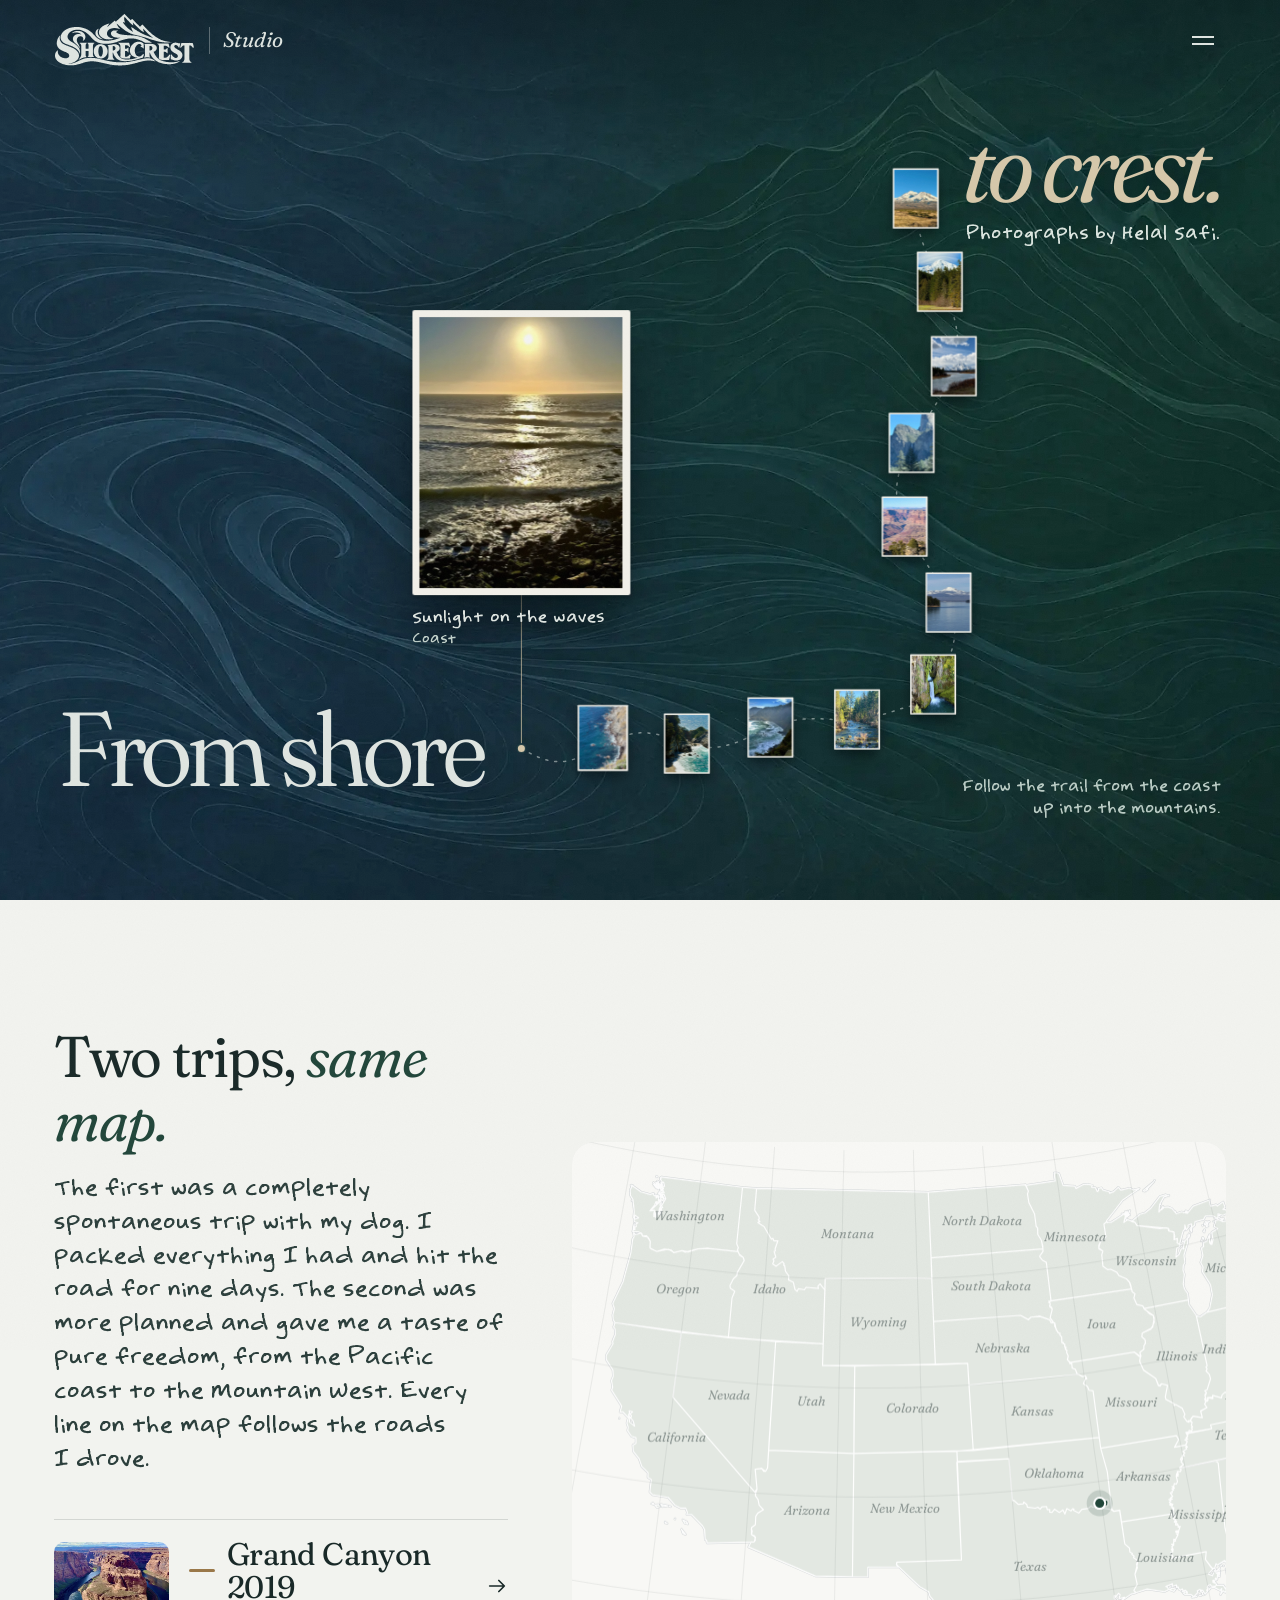
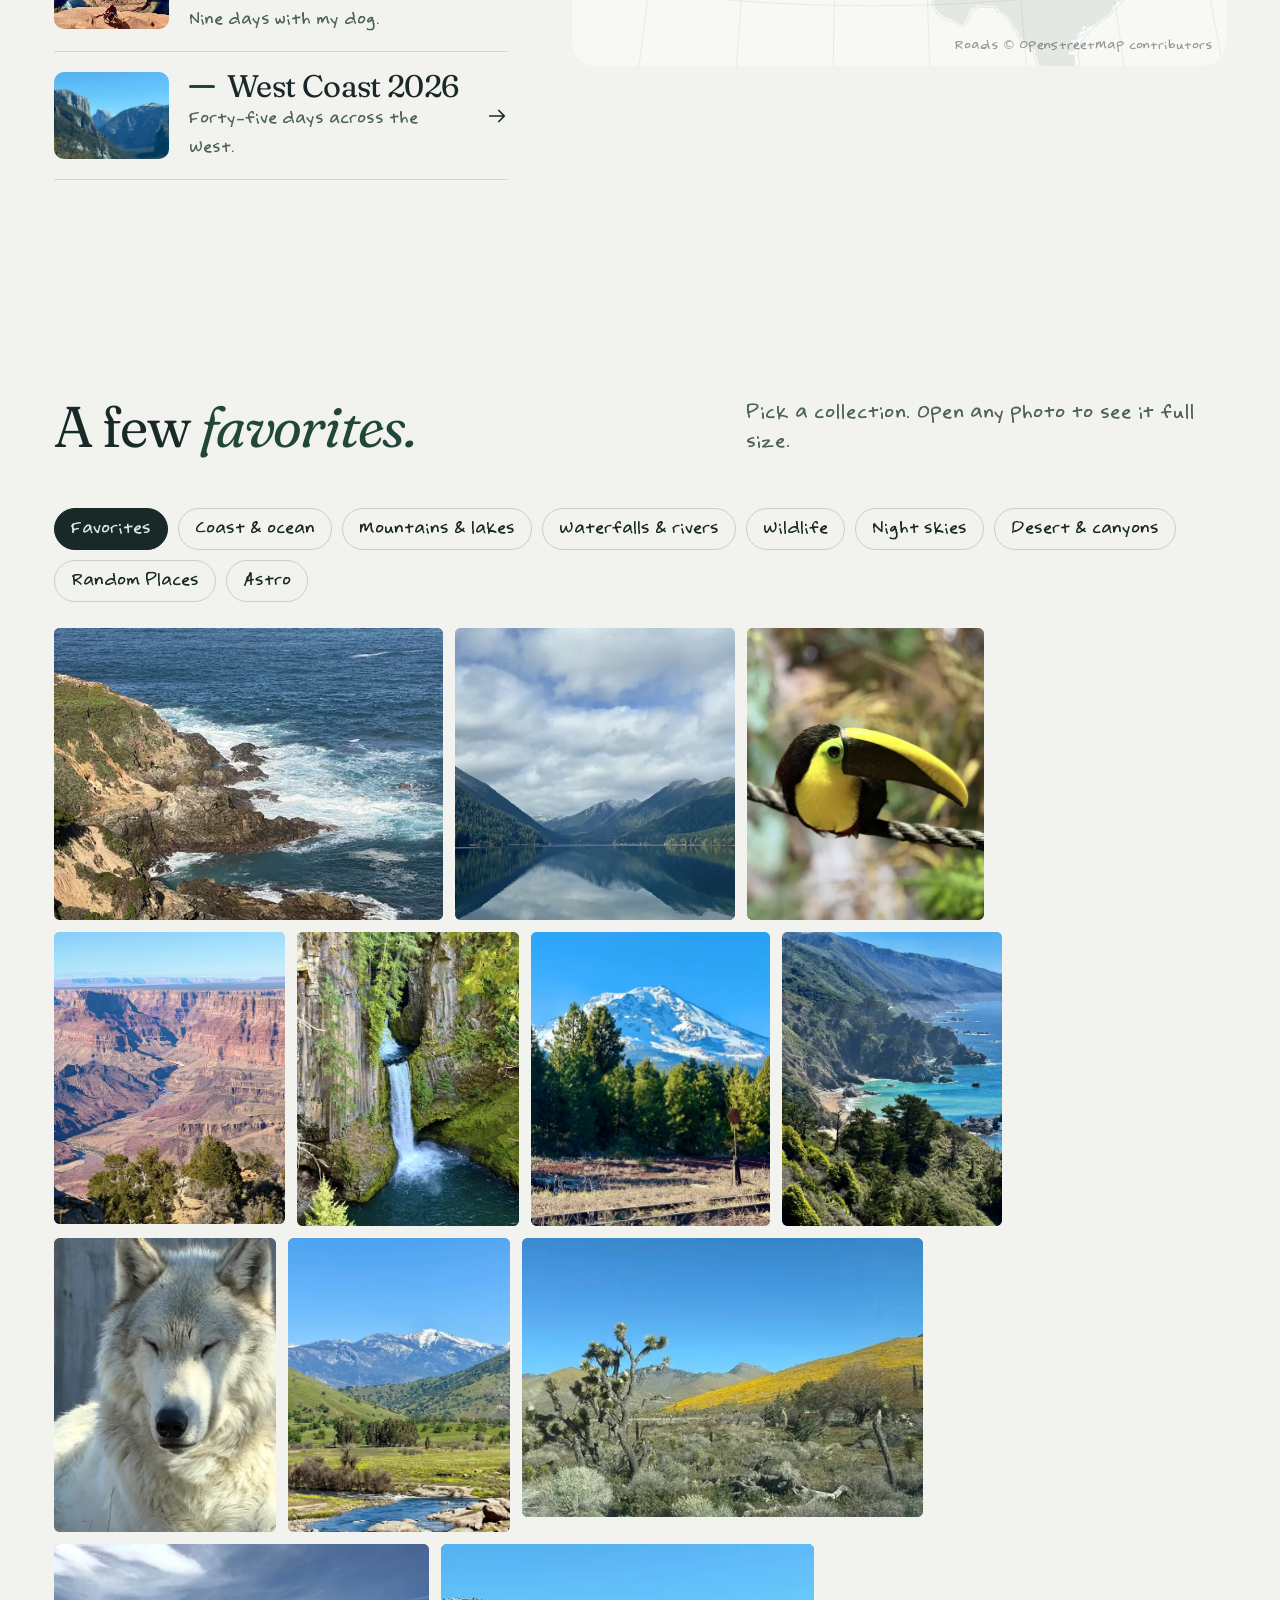
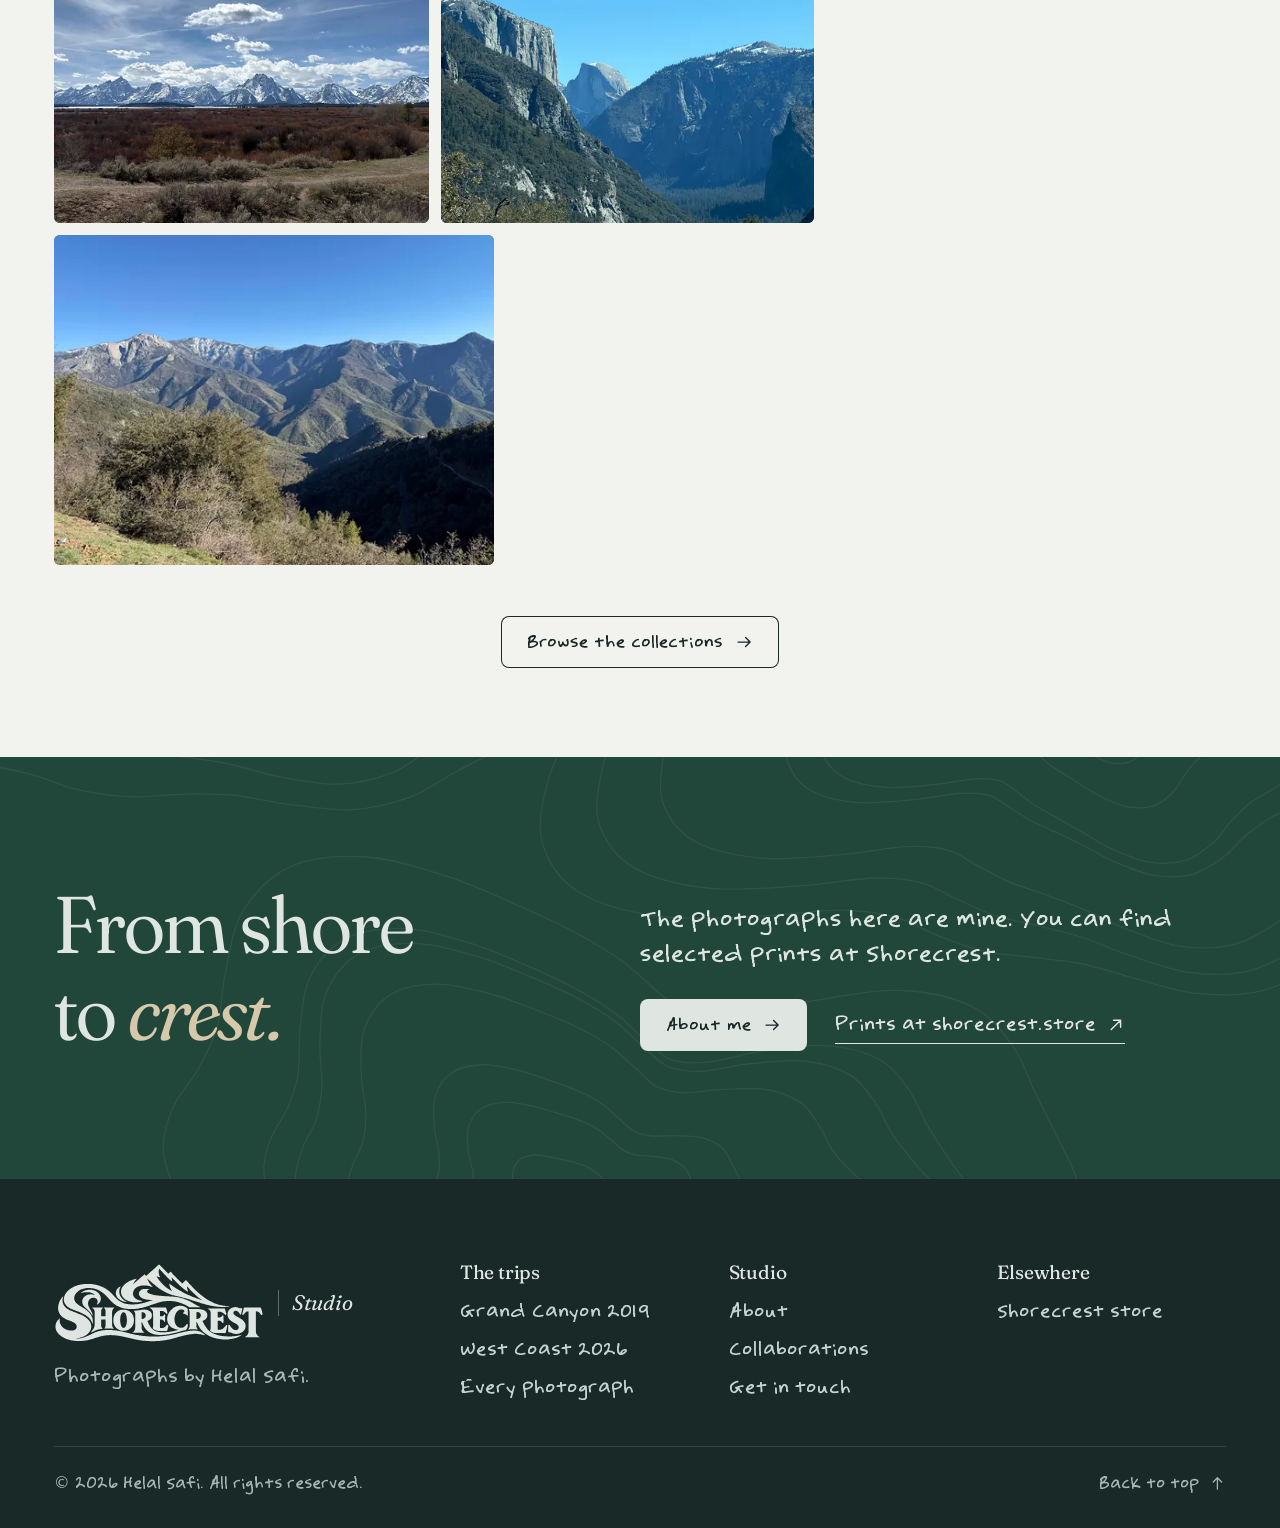
==== commit d41ad45f: "Give the climb a real trail and stop moving the drawing The homepage header now draws a trail from "" ====
--- a/index.html
+++ b/index.html
@@ -24,7 +24,7 @@
   <link rel="preload" href="assets/fonts/fraunces.woff2" as="font" type="font/woff2" crossorigin>
   <link rel="preload" href="assets/fonts/safi.woff2" as="font" type="font/woff2" crossorigin>
   <link rel="stylesheet" href="assets/css/studio.css?v=20261006h">
-  <link rel="stylesheet" href="assets/css/climb.css?v=20261015a">
+  <link rel="stylesheet" href="assets/css/climb.css?v=20261015b">
   <script type="application/ld+json">{"@context":"https://schema.org","@type":"WebSite","name":"Shorecrest Studio","url":"https://shorecrest.studio/","author":{"@type":"Person","name":"Helal Safi","url":"https://shorecrest.studio/about.html"},"sameAs":["https://shorecrest.store"]}</script>
 </head>
 <body>
@@ -63,29 +63,26 @@
 
   <main id="main">
     <section class="climb" data-climb data-header="dark" aria-labelledby="climb-title">
-      <div class="climb__land" aria-hidden="true"><img src="assets/img/bg/shore-to-crest.webp" alt="" width="1536" height="1024" fetchpriority="high" decoding="async"></div>
+      <div class="climb__land" aria-hidden="true"><img src="assets/img/bg/shore-to-crest-1536.webp" srcset="assets/img/bg/shore-to-crest-1536.webp 1536w, assets/img/bg/shore-to-crest-2400.webp 2400w, assets/img/bg/shore-to-crest-3072.webp 3072w" sizes="(min-aspect-ratio: 3/2) 100vw, 150vh" alt="" width="1536" height="1024" fetchpriority="high" decoding="async"></div>
       <h1 class="climb__title" id="climb-title"><span class="climb__from">From shore</span> <span class="climb__to"><em>to crest.</em></span></h1>
       <p class="climb__by">Photographs by Helal Safi.</p>
-      <div class="climb__stage">
-        <a class="climb__print" href="photographs.html?collection=coast" aria-label="Sunlight on the waves, Coast. View photographs" aria-describedby="climb-hint">
-          <span class="climb__photos">
-            <img class="is-on" src="assets/img/photo/new-shoresunset2-480.webp" srcset="assets/img/photo/new-shoresunset2-480.webp 480w, assets/img/photo/new-shoresunset2-960.webp 960w, assets/img/photo/new-shoresunset2-1320.webp 1320w" sizes="(max-width: 760px) 60vw, 19vw" alt="Golden sunlight reflected across waves breaking near the shore." data-title="Sunlight on the waves" data-place="Coast" data-href="photographs.html?collection=coast" decoding="async" fetchpriority="high">
-            <img src="assets/img/photo/SC-002-480.webp" srcset="assets/img/photo/SC-002-480.webp 480w, assets/img/photo/SC-002-960.webp 960w" sizes="(max-width: 760px) 60vw, 19vw" alt="Looking down a rocky Big Sur shoreline where deep blue and turquoise water meets boulders and cliff." data-title="Rocky Shore" data-place="Big Sur, California" data-href="45-days.html?stop=big-sur" decoding="async">
-            <img src="assets/img/photo/SC-004-480.webp" srcset="assets/img/photo/SC-004-480.webp 480w, assets/img/photo/SC-004-960.webp 960w" sizes="(max-width: 760px) 60vw, 19vw" alt="A waterfall dropping onto a small sandy cove with turquoise surf, framed by cliffs and cypress trees." data-title="Waterfall Cove" data-place="Big Sur, California" data-href="45-days.html?stop=big-sur" decoding="async">
-            <img src="assets/img/photo/new-oregon-480.webp" srcset="assets/img/photo/new-oregon-480.webp 480w, assets/img/photo/new-oregon-960.webp 960w, assets/img/photo/new-oregon-1320.webp 1320w" sizes="(max-width: 760px) 60vw, 19vw" alt="Waves breaking along a rocky coastline below wooded cliffs." data-title="Oregon coast" data-place="Oregon" data-href="photographs.html?collection=coast" decoding="async">
-            <img src="assets/img/photo/SC-034-480.webp" srcset="assets/img/photo/SC-034-480.webp 480w, assets/img/photo/SC-034-960.webp 960w" sizes="(max-width: 760px) 60vw, 19vw" alt="A clear stream rippling over rocks through a sunlit pine forest." data-title="Forest Stream" data-place="Toketee Falls, Oregon" data-href="45-days.html?stop=toketee-falls" decoding="async">
-            <img src="assets/img/photo/new-toketee-falls2-480.webp" srcset="assets/img/photo/new-toketee-falls2-480.webp 480w, assets/img/photo/new-toketee-falls2-1320.webp 1320w" sizes="(max-width: 760px) 60vw, 19vw" alt="Toketee Falls flowing between tall rock walls into a deep blue-green pool." data-title="Toketee Falls" data-place="Toketee Falls, Oregon" data-href="45-days.html?stop=toketee-falls" decoding="async">
-            <img src="assets/img/photo/SC-047-480.webp" srcset="assets/img/photo/SC-047-480.webp 480w, assets/img/photo/SC-047-960.webp 960w" sizes="(max-width: 760px) 60vw, 19vw" alt="A calm lake beneath a snowy peak, with a forested island at left." data-title="Quiet Mountain Water" data-place="Lake Tahoe, California and Nevada" data-href="45-days.html?stop=lake-tahoe" decoding="async">
-            <img src="assets/img/photo/SC-021-480.webp" srcset="assets/img/photo/SC-021-480.webp 480w, assets/img/photo/SC-021-960.webp 960w" sizes="(max-width: 760px) 60vw, 19vw" alt="Layered red and orange canyon walls dropping to a winding river far below, desert trees in the foreground." data-title="Canyon Depths" data-place="Grand Canyon, Arizona" data-href="45-days.html?stop=grand-canyon" decoding="async">
-            <img src="assets/img/photo/SC-059-480.webp" srcset="assets/img/photo/SC-059-480.webp 480w, assets/img/photo/SC-059-960.webp 960w" sizes="(max-width: 760px) 60vw, 19vw" alt="Towering granite cliffs with a thin waterfall and pale pines below." data-title="Granite and Pines" data-place="Yosemite, California" data-href="45-days.html?stop=yosemite" decoding="async">
-            <img src="assets/img/photo/SC-029-480.webp" srcset="assets/img/photo/SC-029-480.webp 480w, assets/img/photo/SC-029-960.webp 960w, assets/img/photo/SC-029-1320.webp 1320w" sizes="(max-width: 760px) 60vw, 19vw" alt="A river winding toward a snow-capped peak under puffy white clouds." data-title="River and Peaks" data-place="Grand Teton, Wyoming" data-href="45-days.html?stop=grand-teton" decoding="async">
-            <img src="assets/img/photo/SC-035-480.webp" srcset="assets/img/photo/SC-035-480.webp 480w, assets/img/photo/SC-035-960.webp 960w" sizes="(max-width: 760px) 60vw, 19vw" alt="A snow-covered volcanic peak with a cap cloud rising above a tall evergreen forest." data-title="Peak above the Pines" data-place="Mount Rainier, Washington" data-href="45-days.html?stop=rainier" decoding="async">
-            <img src="assets/img/photo/SC-042-480.webp" srcset="assets/img/photo/SC-042-480.webp 480w, assets/img/photo/SC-042-960.webp 960w" sizes="(max-width: 760px) 60vw, 19vw" alt="A snowy volcanic peak above golden grassland under a blue sky." data-title="Snow above the Plains" data-place="Mount Shasta, California" data-href="45-days.html?stop=mount-shasta" decoding="async">
-          </span>
-        </a>
-        <p class="climb__cap" aria-hidden="true"><span class="climb__cap-title">Sunlight on the waves</span><span class="climb__cap-place">Coast</span></p>
-      </div>
-      <p class="climb__hint" id="climb-hint"><span class="climb__hint--fine">Move across the page to climb from the coast into the mountains.</span><span class="climb__hint--touch">Drag sideways to climb from the coast into the mountains.</span><span class="sr-only"> Use the left and right arrow keys on the photograph to move between photographs.</span></p>
+      <svg class="climb__trail" aria-hidden="true" focusable="false"><path class="climb__trail-ahead"/><path class="climb__trail-done"/><line class="climb__thread"/><circle class="climb__spot" r="4.5"/></svg>
+      <ol class="climb__stops" aria-label="Photographs from the coast up into the mountains" aria-describedby="climb-hint">
+        <li><a class="climb__stop" href="photographs.html?collection=coast" data-title="Sunlight on the waves" data-place="Coast" aria-label="Sunlight on the waves, Coast. View photographs"><span class="climb__stop-in"><img src="assets/img/photo/new-shoresunset2-480.webp" srcset="assets/img/photo/new-shoresunset2-480.webp 480w, assets/img/photo/new-shoresunset2-960.webp 960w, assets/img/photo/new-shoresunset2-1320.webp 1320w" sizes="(max-width: 760px) 52vw, 280px" alt="Golden sunlight reflected across waves breaking near the shore." decoding="async"></span></a></li>
+        <li><a class="climb__stop" href="45-days.html?stop=big-sur" data-title="Rocky Shore" data-place="Big Sur, California" aria-label="Rocky Shore, Big Sur, California. View photographs" tabindex="-1"><span class="climb__stop-in"><img src="assets/img/photo/SC-002-480.webp" srcset="assets/img/photo/SC-002-480.webp 480w, assets/img/photo/SC-002-960.webp 960w" sizes="(max-width: 760px) 52vw, 280px" alt="Looking down a rocky Big Sur shoreline where deep blue and turquoise water meets boulders and cliff." decoding="async"></span></a></li>
+        <li><a class="climb__stop" href="45-days.html?stop=big-sur" data-title="Waterfall Cove" data-place="Big Sur, California" aria-label="Waterfall Cove, Big Sur, California. View photographs" tabindex="-1"><span class="climb__stop-in"><img src="assets/img/photo/SC-004-480.webp" srcset="assets/img/photo/SC-004-480.webp 480w, assets/img/photo/SC-004-960.webp 960w" sizes="(max-width: 760px) 52vw, 280px" alt="A waterfall dropping onto a small sandy cove with turquoise surf, framed by cliffs and cypress trees." decoding="async"></span></a></li>
+        <li><a class="climb__stop" href="photographs.html?collection=coast" data-title="Oregon coast" data-place="Oregon" aria-label="Oregon coast, Oregon. View photographs" tabindex="-1"><span class="climb__stop-in"><img src="assets/img/photo/new-oregon-480.webp" srcset="assets/img/photo/new-oregon-480.webp 480w, assets/img/photo/new-oregon-960.webp 960w, assets/img/photo/new-oregon-1320.webp 1320w" sizes="(max-width: 760px) 52vw, 280px" alt="Waves breaking along a rocky coastline below wooded cliffs." decoding="async"></span></a></li>
+        <li><a class="climb__stop" href="45-days.html?stop=toketee-falls" data-title="Forest Stream" data-place="Toketee Falls, Oregon" aria-label="Forest Stream, Toketee Falls, Oregon. View photographs" tabindex="-1"><span class="climb__stop-in"><img src="assets/img/photo/SC-034-480.webp" srcset="assets/img/photo/SC-034-480.webp 480w, assets/img/photo/SC-034-960.webp 960w" sizes="(max-width: 760px) 52vw, 280px" alt="A clear stream rippling over rocks through a sunlit pine forest." decoding="async"></span></a></li>
+        <li><a class="climb__stop" href="45-days.html?stop=toketee-falls" data-title="Toketee Falls" data-place="Toketee Falls, Oregon" aria-label="Toketee Falls, Toketee Falls, Oregon. View photographs" tabindex="-1"><span class="climb__stop-in"><img src="assets/img/photo/new-toketee-falls2-480.webp" srcset="assets/img/photo/new-toketee-falls2-480.webp 480w, assets/img/photo/new-toketee-falls2-1320.webp 1320w" sizes="(max-width: 760px) 52vw, 280px" alt="Toketee Falls flowing between tall rock walls into a deep blue-green pool." decoding="async"></span></a></li>
+        <li><a class="climb__stop" href="45-days.html?stop=lake-tahoe" data-title="Quiet Mountain Water" data-place="Lake Tahoe, California and Nevada" aria-label="Quiet Mountain Water, Lake Tahoe, California and Nevada. View photographs" tabindex="-1"><span class="climb__stop-in"><img src="assets/img/photo/SC-047-480.webp" srcset="assets/img/photo/SC-047-480.webp 480w, assets/img/photo/SC-047-960.webp 960w" sizes="(max-width: 760px) 52vw, 280px" alt="A calm lake beneath a snowy peak, with a forested island at left." decoding="async"></span></a></li>
+        <li><a class="climb__stop" href="45-days.html?stop=grand-canyon" data-title="Canyon Depths" data-place="Grand Canyon, Arizona" aria-label="Canyon Depths, Grand Canyon, Arizona. View photographs" tabindex="-1"><span class="climb__stop-in"><img src="assets/img/photo/SC-021-480.webp" srcset="assets/img/photo/SC-021-480.webp 480w, assets/img/photo/SC-021-960.webp 960w" sizes="(max-width: 760px) 52vw, 280px" alt="Layered red and orange canyon walls dropping to a winding river far below, desert trees in the foreground." decoding="async"></span></a></li>
+        <li><a class="climb__stop" href="45-days.html?stop=yosemite" data-title="Granite and Pines" data-place="Yosemite, California" aria-label="Granite and Pines, Yosemite, California. View photographs" tabindex="-1"><span class="climb__stop-in"><img src="assets/img/photo/SC-059-480.webp" srcset="assets/img/photo/SC-059-480.webp 480w, assets/img/photo/SC-059-960.webp 960w" sizes="(max-width: 760px) 52vw, 280px" alt="Towering granite cliffs with a thin waterfall and pale pines below." decoding="async"></span></a></li>
+        <li><a class="climb__stop" href="45-days.html?stop=grand-teton" data-title="River and Peaks" data-place="Grand Teton, Wyoming" aria-label="River and Peaks, Grand Teton, Wyoming. View photographs" tabindex="-1"><span class="climb__stop-in"><img src="assets/img/photo/SC-029-480.webp" srcset="assets/img/photo/SC-029-480.webp 480w, assets/img/photo/SC-029-960.webp 960w, assets/img/photo/SC-029-1320.webp 1320w" sizes="(max-width: 760px) 52vw, 280px" alt="A river winding toward a snow-capped peak under puffy white clouds." decoding="async"></span></a></li>
+        <li><a class="climb__stop" href="45-days.html?stop=rainier" data-title="Peak above the Pines" data-place="Mount Rainier, Washington" aria-label="Peak above the Pines, Mount Rainier, Washington. View photographs" tabindex="-1"><span class="climb__stop-in"><img src="assets/img/photo/SC-035-480.webp" srcset="assets/img/photo/SC-035-480.webp 480w, assets/img/photo/SC-035-960.webp 960w" sizes="(max-width: 760px) 52vw, 280px" alt="A snow-covered volcanic peak with a cap cloud rising above a tall evergreen forest." decoding="async"></span></a></li>
+        <li><a class="climb__stop" href="45-days.html?stop=mount-shasta" data-title="Snow above the Plains" data-place="Mount Shasta, California" aria-label="Snow above the Plains, Mount Shasta, California. View photographs" tabindex="-1"><span class="climb__stop-in"><img src="assets/img/photo/SC-042-480.webp" srcset="assets/img/photo/SC-042-480.webp 480w, assets/img/photo/SC-042-960.webp 960w" sizes="(max-width: 760px) 52vw, 280px" alt="A snowy volcanic peak above golden grassland under a blue sky." decoding="async"></span></a></li>
+      </ol>
+      <p class="climb__cap" aria-hidden="true"><span class="climb__cap-title">Sunlight on the waves</span><span class="climb__cap-place">Coast</span></p>
+      <p class="climb__hint" id="climb-hint"><span class="climb__hint--fine">Follow the trail from the coast up into the mountains.</span><span class="climb__hint--touch">Drag sideways to follow the trail from the coast up into the mountains.</span><span class="sr-only"> Use the left and right arrow keys to move between photographs.</span></p>
     </section>
 
     <section class="sec paper" data-header="light" aria-labelledby="trips-title">
@@ -196,6 +193,6 @@
   <script src="assets/js/map.js"></script>
   <script src="assets/js/viewer.js"></script>
   <script src="assets/js/home.js?v=20261007a"></script>
-  <script src="assets/js/climb.js?v=20261015a"></script>
+  <script src="assets/js/climb.js?v=20261015b"></script>
 </body>
 </html>
--- a/assets/css/climb.css
+++ b/assets/css/climb.css
@@ -1,28 +1,24 @@
-/* Shorecrest Studio homepage: the climb. One print travels from "From shore" to "to crest."
-   while the drawing behind it pans from the waves to the mountain. */
+/* Shorecrest Studio homepage: the climb. A trail runs from "From shore" up to "to crest." with twelve
+   photographs set along it, ordered from the coast to the mountains. The one you are nearest grows into a print. */
 .climb {
   --edge: clamp(22px, 4.6vw, 84px);
-  --print-w: clamp(196px, 18.5vw, 300px);
+  --print-w: clamp(180px, min(17vw, 30svh), 280px);
   position: relative; isolation: isolate; overflow: hidden;
   height: 100svh; min-height: 660px; max-height: 1100px;
   background: #16323b; color: var(--cloud); --accent: var(--sand-2);
   touch-action: pan-y; -webkit-user-select: none; user-select: none;
 }
 
-/* ---------- The drawing ---------- */
+/* ---------- The drawing (it stays put) ---------- */
 .climb__land { position: absolute; inset: 0; z-index: -1; overflow: hidden; }
-.climb__land img {
-  position: absolute; left: 0; top: 0; height: 100%; width: auto; min-width: 116%; max-width: none;
-  object-fit: cover; will-change: transform;
-}
+.climb__land img { position: absolute; inset: 0; width: 100%; height: 100%; object-fit: cover; object-position: 50% 22%; }
 .climb__land::after {
   content: ""; position: absolute; inset: 0;
-  background: linear-gradient(to bottom, rgba(9, 22, 26, .45), transparent 22%),
-              radial-gradient(ellipse 60% 55% at 50% 52%, rgba(8, 20, 24, .26), transparent 75%);
+  background: linear-gradient(to bottom, rgba(9, 22, 26, .42), transparent 20%);
 }
 
-/* ---------- The two ends of the climb ---------- */
-.climb__title { position: static; font-size: clamp(3.4rem, 8.2vw, 9.4rem); font-weight: 360; line-height: .92; letter-spacing: -.04em; }
+/* ---------- The two ends ---------- */
+.climb__title { font-size: clamp(3.4rem, 8.2vw, 9.4rem); font-weight: 360; line-height: .92; letter-spacing: -.04em; }
 .climb__from, .climb__to { position: absolute; z-index: 1; display: block; text-shadow: 0 6px 40px rgba(6, 18, 22, .35); }
 .climb__from { left: var(--edge); bottom: calc(9% + 1.4rem); }
 .climb__to { right: var(--edge); top: calc(var(--header-h) + 4%); text-align: right; }
@@ -32,54 +28,61 @@
 .climb__hint--touch { display: none; }
 @media (hover: none) { .climb__hint--fine { display: none; } .climb__hint--touch { display: inline; } }
 
-/* ---------- The print ---------- */
-.climb__stage { position: absolute; left: 0; top: 0; z-index: 3; width: var(--print-w); will-change: transform; }
-.climb__print {
-  display: block; padding: calc(var(--print-w) * .035); background: #f2f0e9; border-radius: 2px;
-  box-shadow: 0 2px 3px rgba(5, 15, 18, .3), 0 24px 50px -12px rgba(4, 14, 17, .55), 0 50px 90px -30px rgba(4, 14, 17, .5);
-  transform: rotate(var(--tilt, 0deg)); transition: box-shadow .4s ease;
-  -webkit-user-drag: none;
+/* ---------- The trail ---------- */
+.climb__trail { position: absolute; inset: 0; z-index: 2; width: 100%; height: 100%; overflow: visible; pointer-events: none; }
+.climb__trail path { fill: none; stroke-linecap: round; stroke-linejoin: round; }
+.climb__trail-ahead { stroke: rgba(226, 234, 229, .5); stroke-width: 1.5; stroke-dasharray: 2 7; }
+.climb__trail-done { stroke: var(--sand-2); stroke-width: 2; filter: drop-shadow(0 0 6px rgba(214, 200, 170, .35)); }
+.climb__thread { stroke: rgba(214, 200, 170, .75); stroke-width: 1; }
+.climb__spot { fill: var(--sand-2); stroke: rgba(22, 50, 59, .9); stroke-width: 2; }
+
+/* ---------- The photographs on the trail ---------- */
+.climb__stops { position: absolute; inset: 0; z-index: 3; margin: 0; padding: 0; list-style: none; pointer-events: none; }
+.climb__stop { position: absolute; left: 0; top: 0; display: block; width: var(--print-w); pointer-events: auto; -webkit-user-drag: none; }
+.climb__stop-in {
+  display: block; padding: calc(var(--print-w) * .034); background: #f2f0e9; border-radius: 2px;
+  box-shadow: 0 2px 3px rgba(5, 15, 18, .3), 0 24px 50px -12px rgba(4, 14, 17, .55), 0 50px 90px -30px rgba(4, 14, 17, .45);
 }
-.climb__print:focus-visible { outline: 3px solid var(--sand-2); outline-offset: 6px; }
-.climb__photos { position: relative; display: block; aspect-ratio: 3 / 4; overflow: hidden; background: #2b3a3a; }
-.climb__photos img {
-  position: absolute; inset: 0; width: 100%; height: 100%; object-fit: cover;
-  opacity: 0; transition: opacity .14s linear; -webkit-user-drag: none; pointer-events: none;
+.climb__stop img { display: block; width: 100%; height: auto; aspect-ratio: 3 / 4; object-fit: cover; background: #2b3a3a; -webkit-user-drag: none; pointer-events: none; }
+/* small photographs on the trail get a larger target than they show */
+.climb__stop.is-thumb::before { content: ""; position: absolute; inset: -40%; }
+.climb__stop:focus-visible { outline: none; }
+.climb__stop:focus-visible .climb__stop-in { outline: 4px solid var(--sand-2); outline-offset: 5px; }
+
+.climb__cap {
+  position: absolute; left: 0; top: 0; z-index: 4; max-width: 22ch; pointer-events: none;
+  display: flex; flex-direction: column; gap: 2px; line-height: 1.2; text-shadow: 0 2px 16px rgba(5, 16, 19, .7);
 }
-.climb__photos img.is-on { opacity: 1; }
-/* a gallery label beside the print */
-.climb__cap {
-  position: absolute; left: calc(100% + 22px); bottom: 2px; width: max-content; max-width: 22ch;
-  display: flex; flex-direction: column; gap: 2px; line-height: 1.2; text-shadow: 0 2px 16px rgba(5, 16, 19, .6);
-}
-.climb__cap.is-left { left: auto; right: calc(100% + 22px); align-items: flex-end; text-align: right; }
 .climb__cap-title { font-size: clamp(1.08rem, 1.3vw, 1.3rem); color: var(--cloud); }
 .climb__cap-place { font-size: clamp(.92rem, 1vw, 1.04rem); color: #c3d2cb; }
-.climb.is-dragging, .climb.is-dragging .climb__print { cursor: grabbing; }
+.climb.is-dragging .climb__stop { cursor: grabbing; }
 
-/* ---------- Arrival ---------- */
+/* ---------- Arrival: the words settle, the trail fades in, the photographs are set down one by one ---------- */
 .js .climb__from, .js .climb__to, .js .climb__by, .js .climb__hint { opacity: 0; transform: translate3d(0, 18px, 0); transition: opacity 1s ease, transform 1.2s var(--ease-out); }
 .js .climb__to { transition-delay: .15s; }
 .js .climb__by { transition-delay: .35s; }
 .js .climb__hint { transition-delay: .6s; }
 .js .climb.is-set .climb__from, .js .climb.is-set .climb__to, .js .climb.is-set .climb__by, .js .climb.is-set .climb__hint { opacity: 1; transform: none; }
-.js .climb__stage .climb__print, .js .climb__cap { opacity: 0; }
-.js .climb.is-set .climb__print { animation: print-in 1s var(--ease-out) .25s both; }
-.js .climb.is-set .climb__cap { animation: cap-in .8s ease .7s both; }
-@keyframes print-in { from { opacity: 0; translate: 0 26px; scale: .96; } to { opacity: 1; translate: 0 0; scale: 1; } }
-@keyframes cap-in { from { opacity: 0; } to { opacity: 1; } }
+.js .climb__trail, .js .climb__cap { opacity: 0; transition: opacity 1.2s ease .5s; }
+.js .climb.is-set .climb__trail, .js .climb.is-set .climb__cap { opacity: 1; }
+.js .climb__stop-in { opacity: 0; }
+.js .climb.is-set .climb__stop-in { animation: stop-in .7s var(--ease-out) both; animation-delay: calc(.55s + var(--n, 0) * 70ms); }
+@keyframes stop-in { from { opacity: 0; translate: 0 14px; } to { opacity: 1; translate: 0 0; } }
+
+/* without scripts, the photographs sit in a row above the words */
+html:not(.js) .climb__stops { inset: auto var(--edge) 34% var(--edge); display: flex; flex-wrap: wrap; justify-content: center; gap: 10px; }
+html:not(.js) .climb__stop { position: relative; width: 64px; }
+html:not(.js) .climb__cap, html:not(.js) .climb__trail { display: none; }
 
 @media (max-width: 760px), (max-width: 1100px) and (orientation: portrait) {
-  .climb { --print-w: min(54vw, 280px); min-height: 600px; max-height: 960px; }
+  .climb { --print-w: min(52vw, 250px, 25svh); min-height: 600px; max-height: 960px; }
+  .climb__land img { object-position: 64% 50%; }
   .climb__title { font-size: clamp(3.1rem, 15.5vw, 5.4rem); }
   .climb__to { top: calc(var(--header-h) + 6px); }
   .climb__by { top: calc(var(--header-h) + 6px + clamp(3.1rem, 15.5vw, 5.4rem) * .98); font-size: 1.05rem; }
   .climb__from { bottom: calc(5% + 2.9rem); }
-  .climb__hint { right: var(--edge); left: var(--edge); bottom: 5%; max-width: none; text-align: left; font-size: .98rem; }
-  .climb__cap, .climb__cap.is-left { position: static; width: auto; max-width: none; margin-top: 12px; align-items: center; text-align: center; }
+  .climb__hint { left: var(--edge); bottom: 5%; max-width: none; text-align: left; font-size: .98rem; }
 }
 @media (prefers-reduced-motion: reduce) {
-  .js .climb__from, .js .climb__to, .js .climb__by, .js .climb__hint, .js .climb__stage .climb__print, .js .climb__cap { opacity: 1; transform: none; transition: none; animation: none; }
-  .climb__photos img { transition: none; }
+  .js .climb__from, .js .climb__to, .js .climb__by, .js .climb__hint, .js .climb__trail, .js .climb__cap, .js .climb__stop-in { opacity: 1; transform: none; transition: none; animation: none; }
 }
-html:not(.js) .climb__stage { left: 50%; top: 50%; transform: translate(-50%, -50%); }
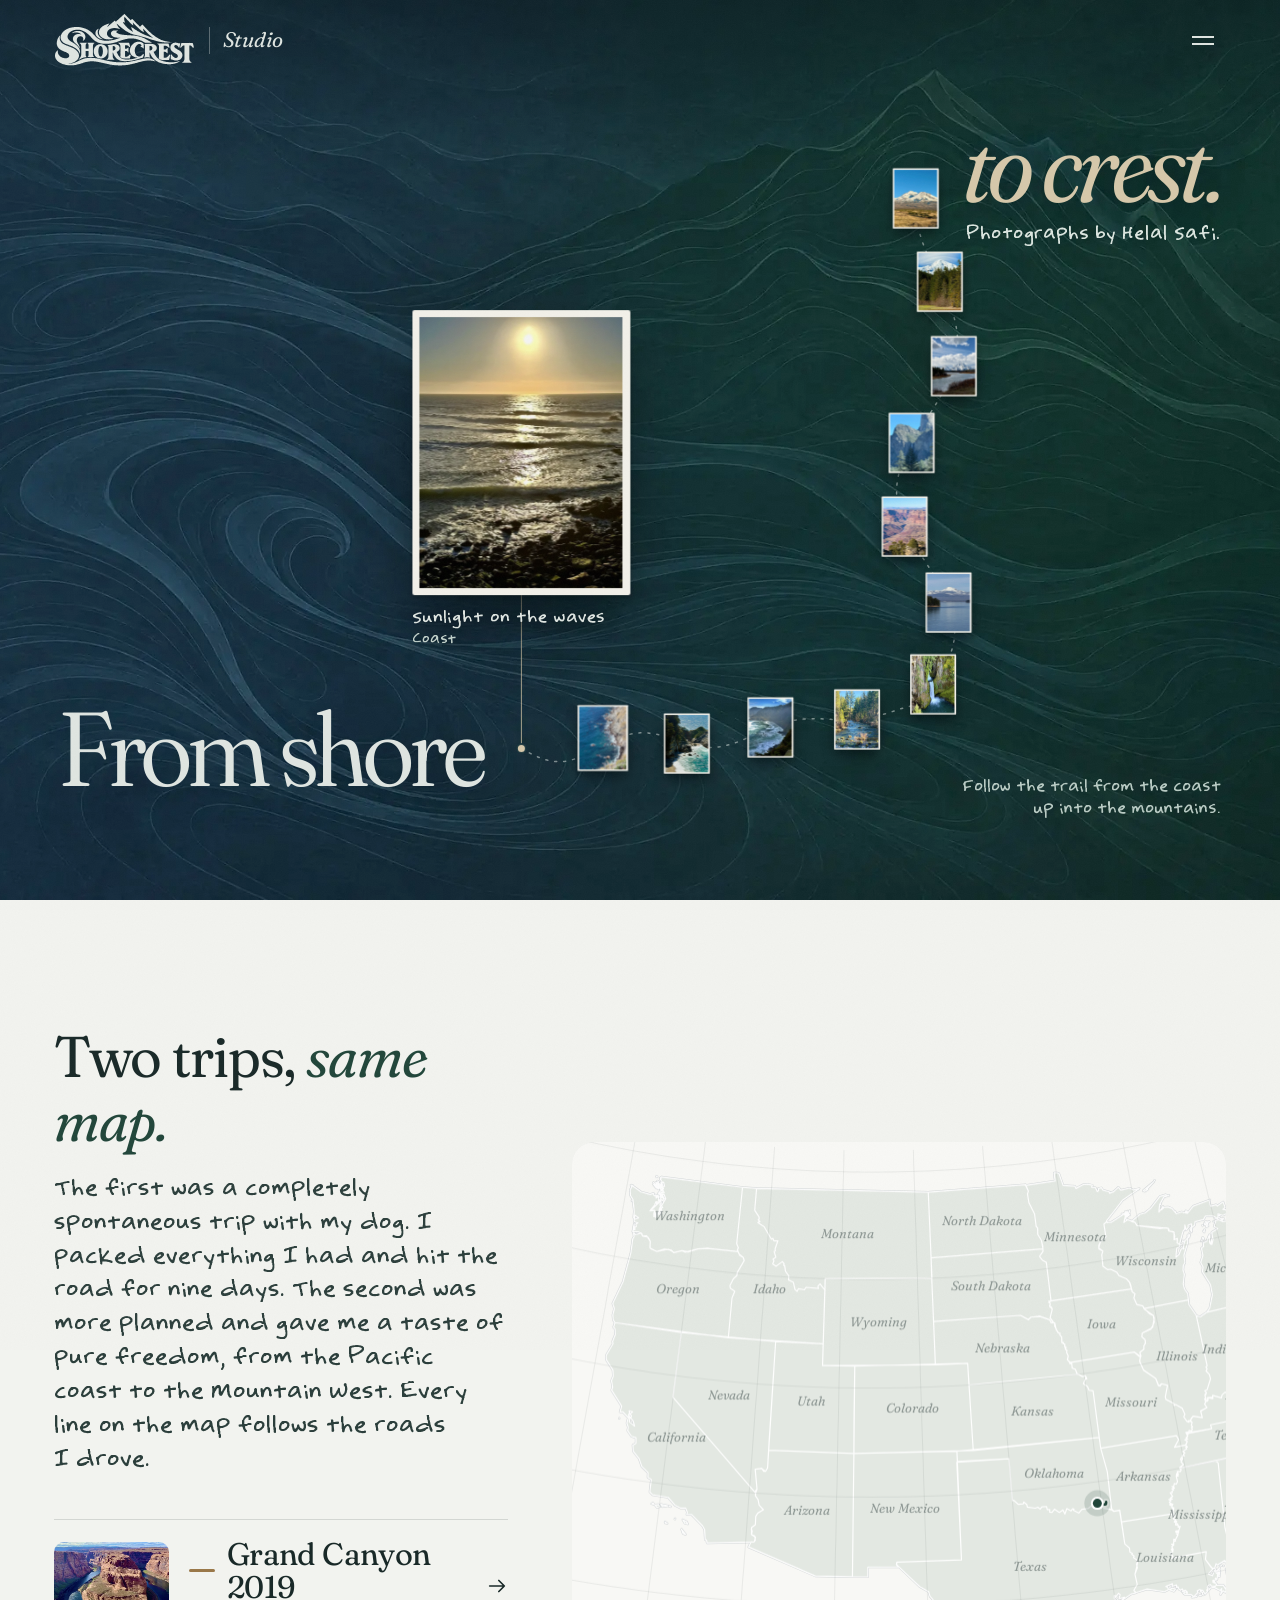
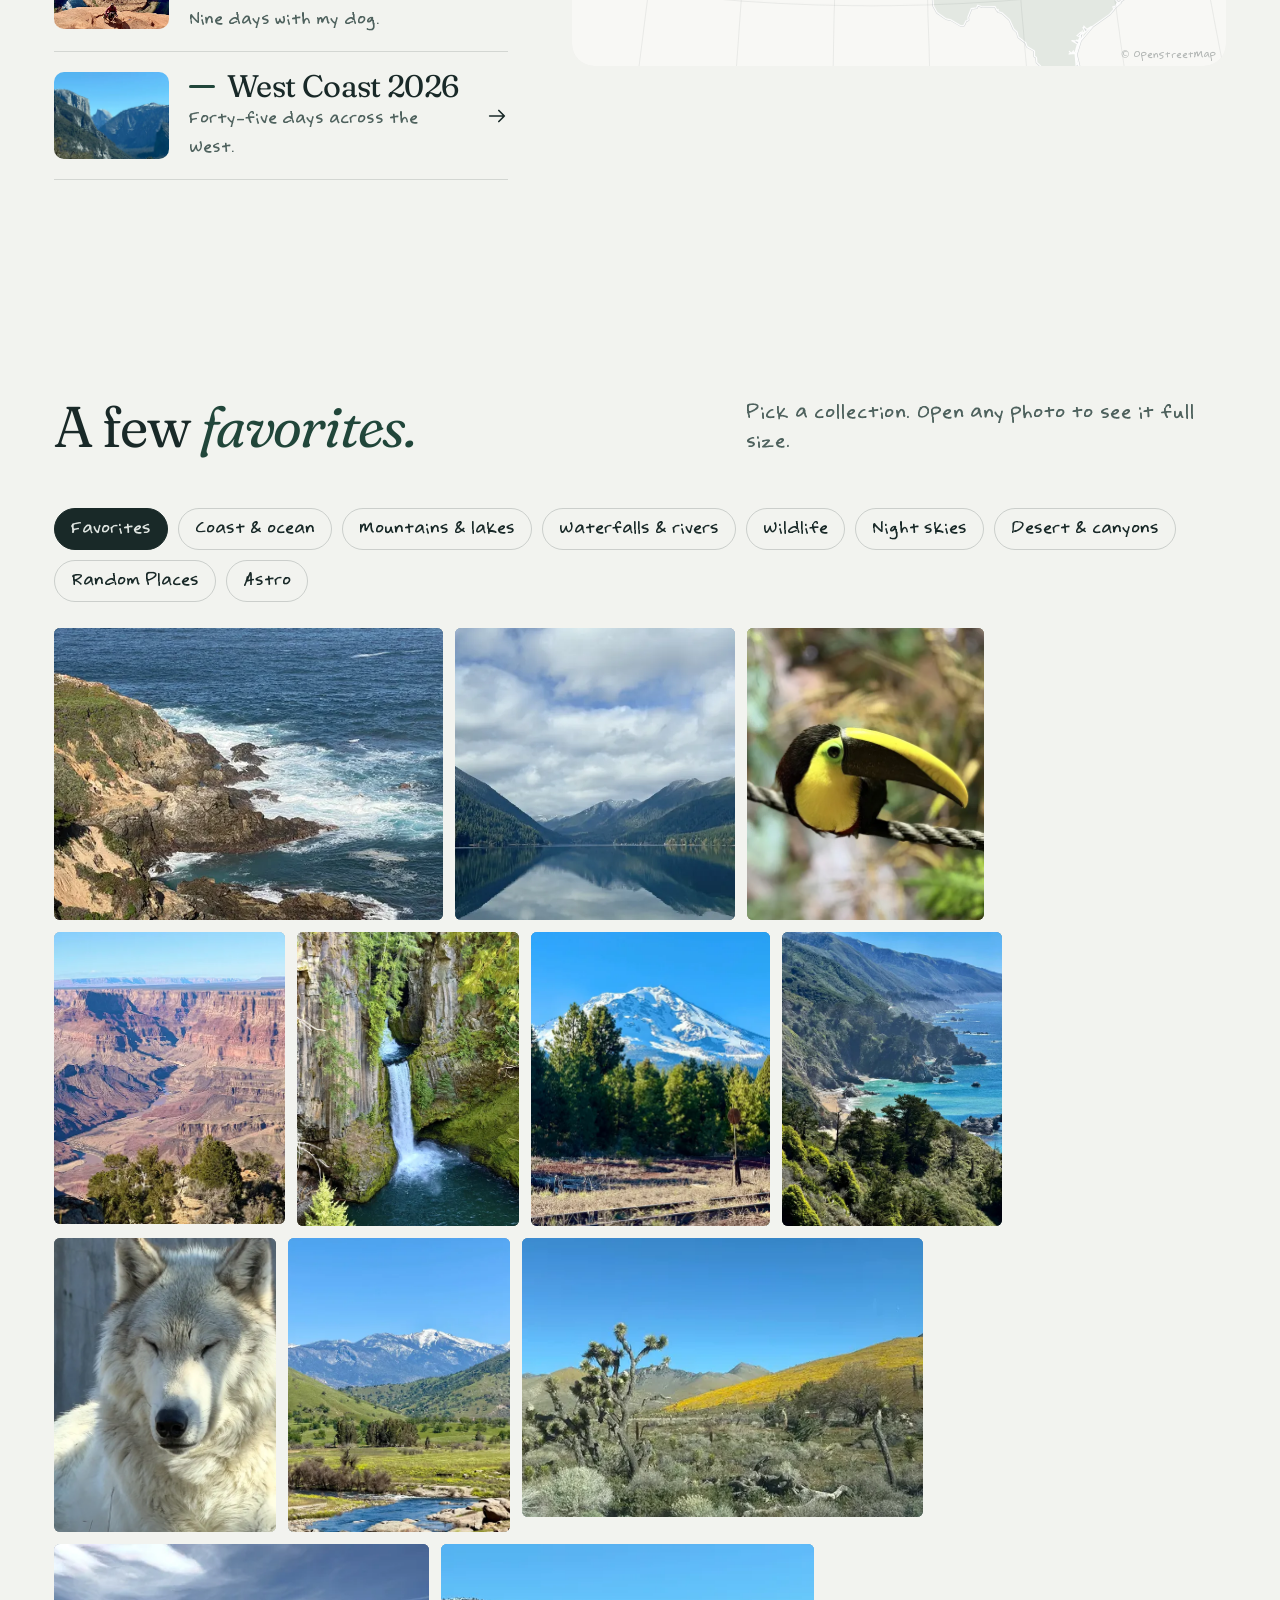
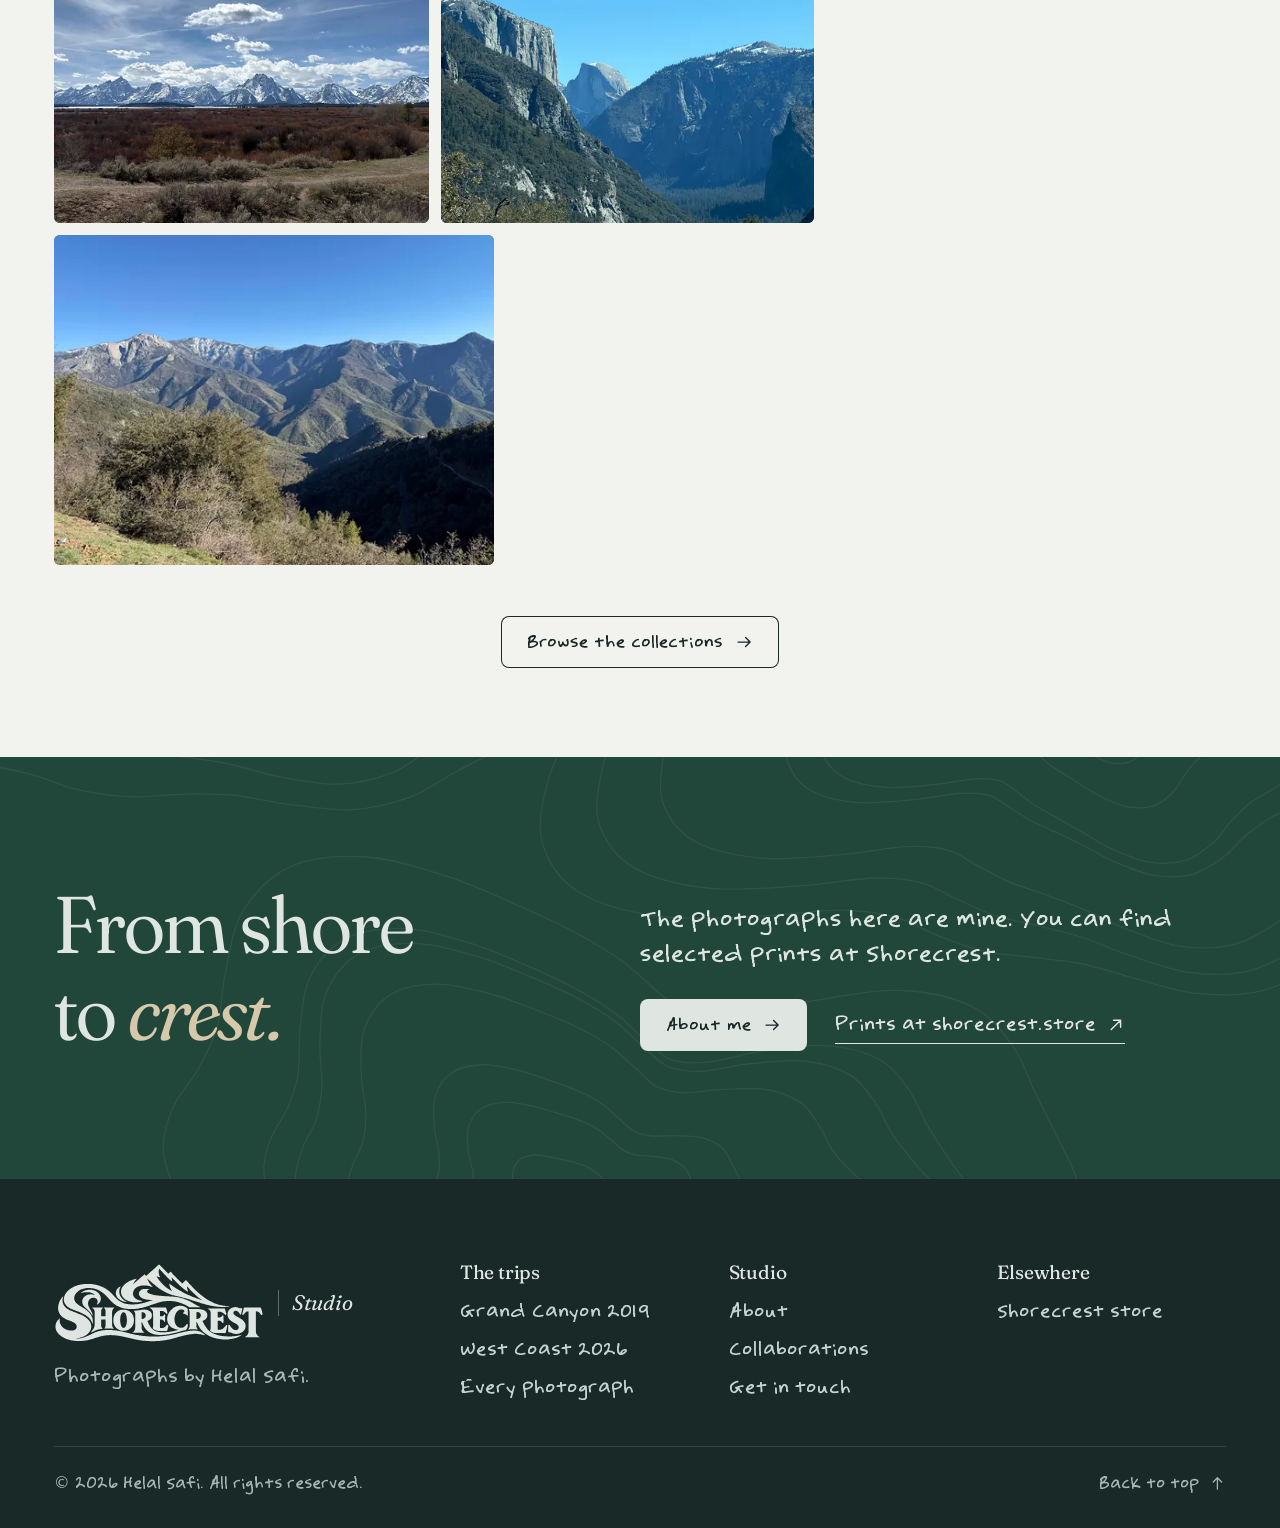
==== commit 8cb23b2c: "Make the OpenStreetMap credit as small and quiet as the license allows Co-Authored-By: Claude Opus 5" ====
--- a/index.html
+++ b/index.html
@@ -111,7 +111,7 @@
           <div class="atlas" data-atlas>
             <canvas aria-hidden="true"></canvas>
             <div class="mlayer"></div>
-            <p class="atlas__credit">Roads &copy; OpenStreetMap contributors</p>
+            <p class="atlas__credit"><a href="https://www.openstreetmap.org/copyright" target="_blank" rel="noopener" aria-label="Map data © OpenStreetMap contributors">© OpenStreetMap</a></p>
           </div>
         </div>
       </div>
--- a/assets/css/studio.css
+++ b/assets/css/studio.css
@@ -281,7 +281,8 @@
 .atlas { position: relative; aspect-ratio: 5 / 4; border-radius: 22px; overflow: hidden; background: var(--paper-2); box-shadow: inset 0 0 0 1px rgba(25, 41, 40, .06); }
 .atlas canvas { position: absolute; inset: 0; width: 100%; height: 100%; }
 .atlas .mlayer { position: absolute; inset: 0; pointer-events: none; }
-.atlas__credit { position: absolute; right: 14px; bottom: 10px; z-index: 2; font-size: .8rem; color: rgba(25, 41, 40, .45); }
+.atlas__credit { position: absolute; right: 10px; bottom: 6px; z-index: 2; font-size: .62rem; line-height: 1; color: rgba(25, 41, 40, .3); transition: color .3s; }
+.atlas__credit:hover, .atlas__credit:focus-within { color: rgba(25, 41, 40, .7); }
 
 /* ==========================================================================
    Justified photo rows (home selection, trip pages, photographs)
@@ -452,8 +453,8 @@
 .rail__where { flex: none; min-width: 170px; max-width: 240px; text-align: right; line-height: 1.2; }
 .rail__where b { display: block; font-family: var(--serif); font-weight: 400; font-size: 1.2rem; letter-spacing: -.01em; white-space: nowrap; overflow: hidden; text-overflow: ellipsis; }
 .rail__where span { color: var(--muted); font-size: .96rem; }
-.ex__credit { position: absolute; z-index: 8; right: 12px; bottom: 3px; font-size: .74rem; color: rgba(25, 41, 40, .42); }
-.ex__credit a { text-decoration: underline; text-underline-offset: 2px; }
+.ex__credit { position: absolute; z-index: 8; right: 10px; bottom: 3px; font-size: .62rem; line-height: 1; color: rgba(25, 41, 40, .3); transition: color .3s; }
+.ex__credit:hover, .ex__credit:focus-within { color: rgba(25, 41, 40, .7); }
 
 /* ==========================================================================
    JOURNEY: photographs from the trip, next trip
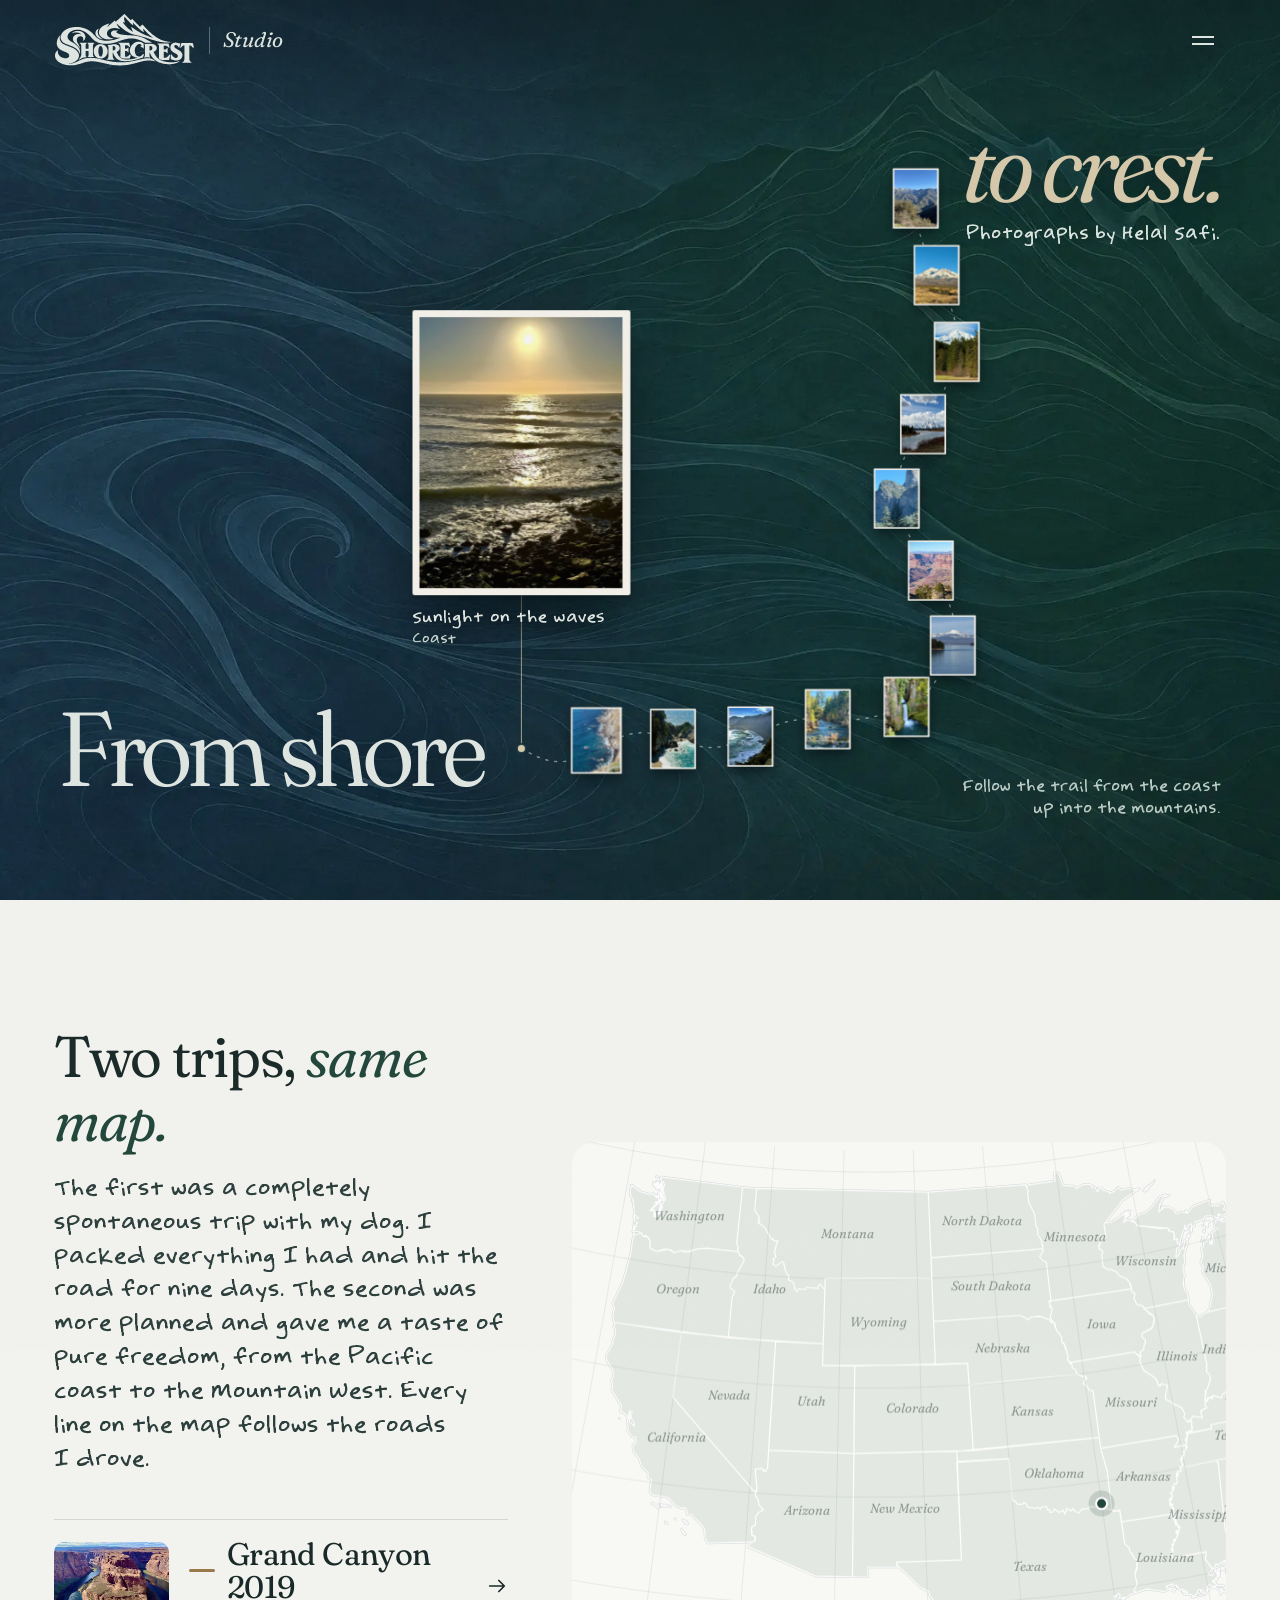
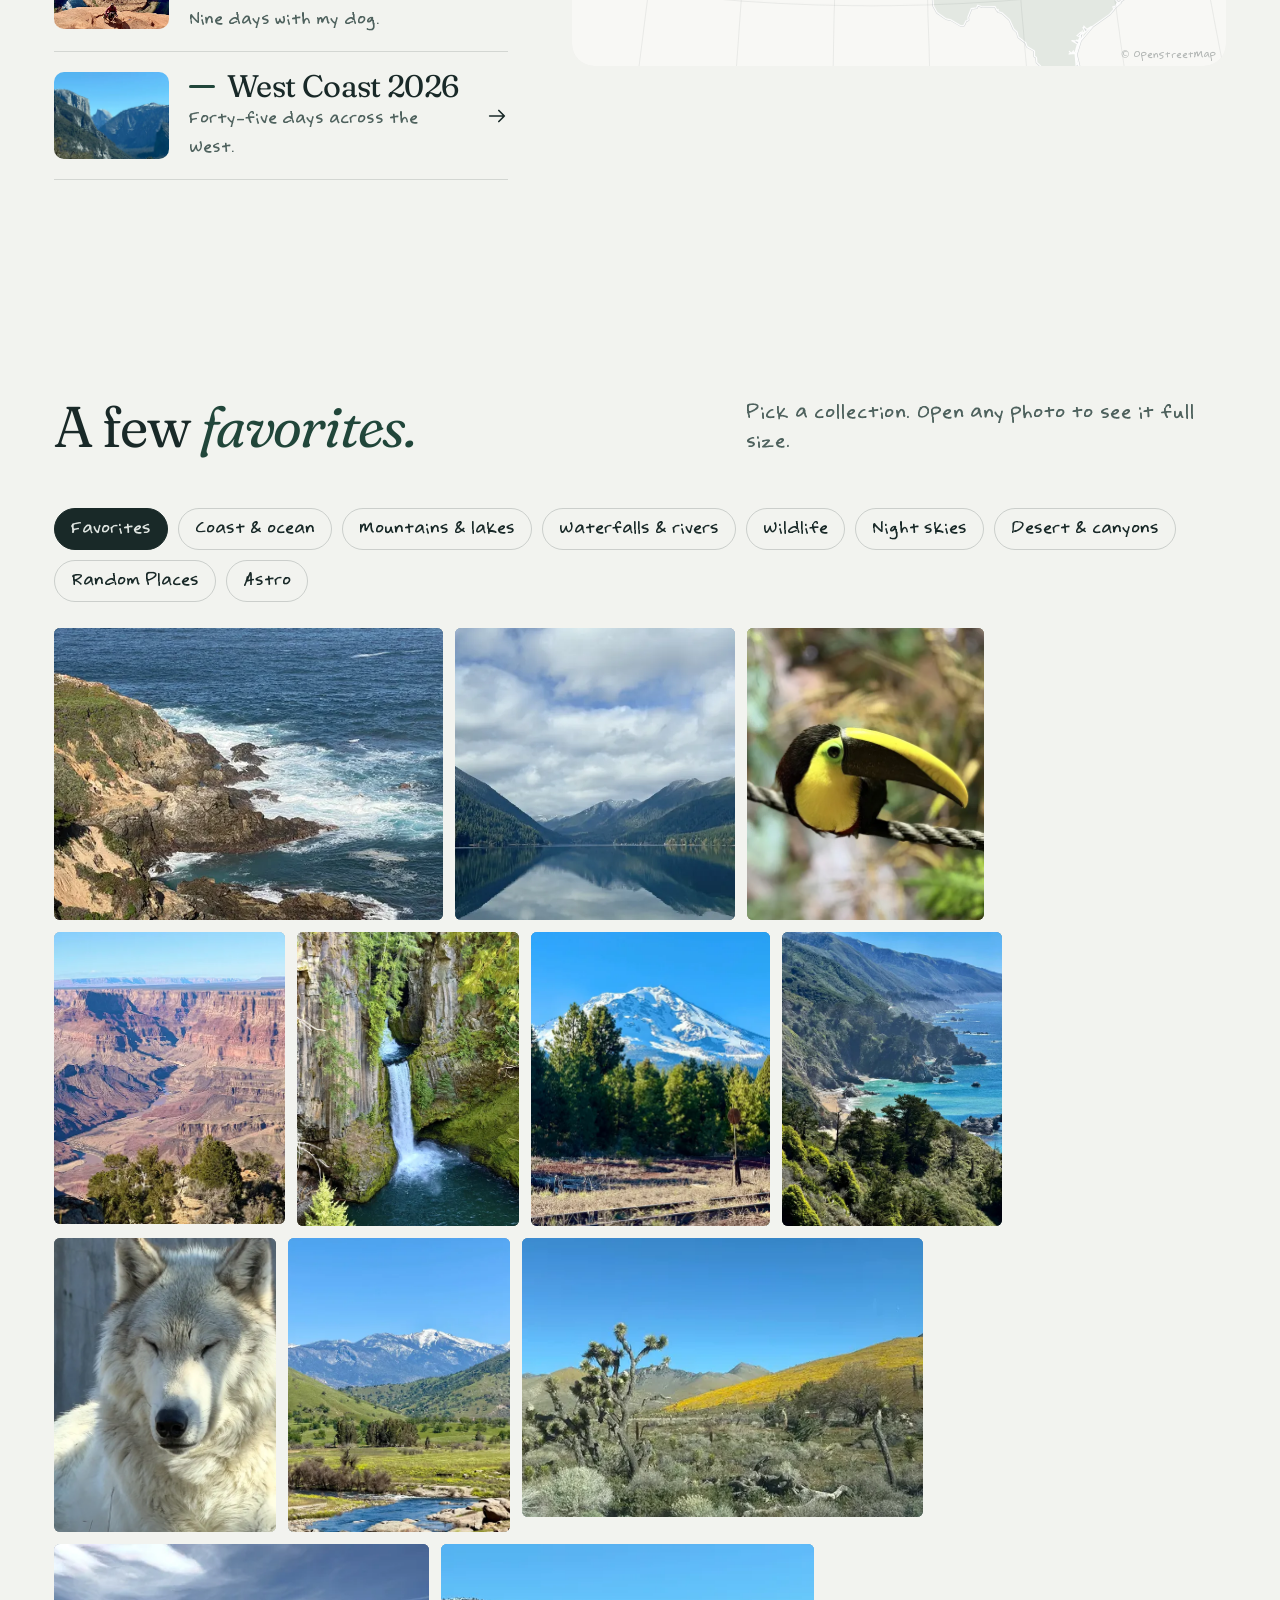
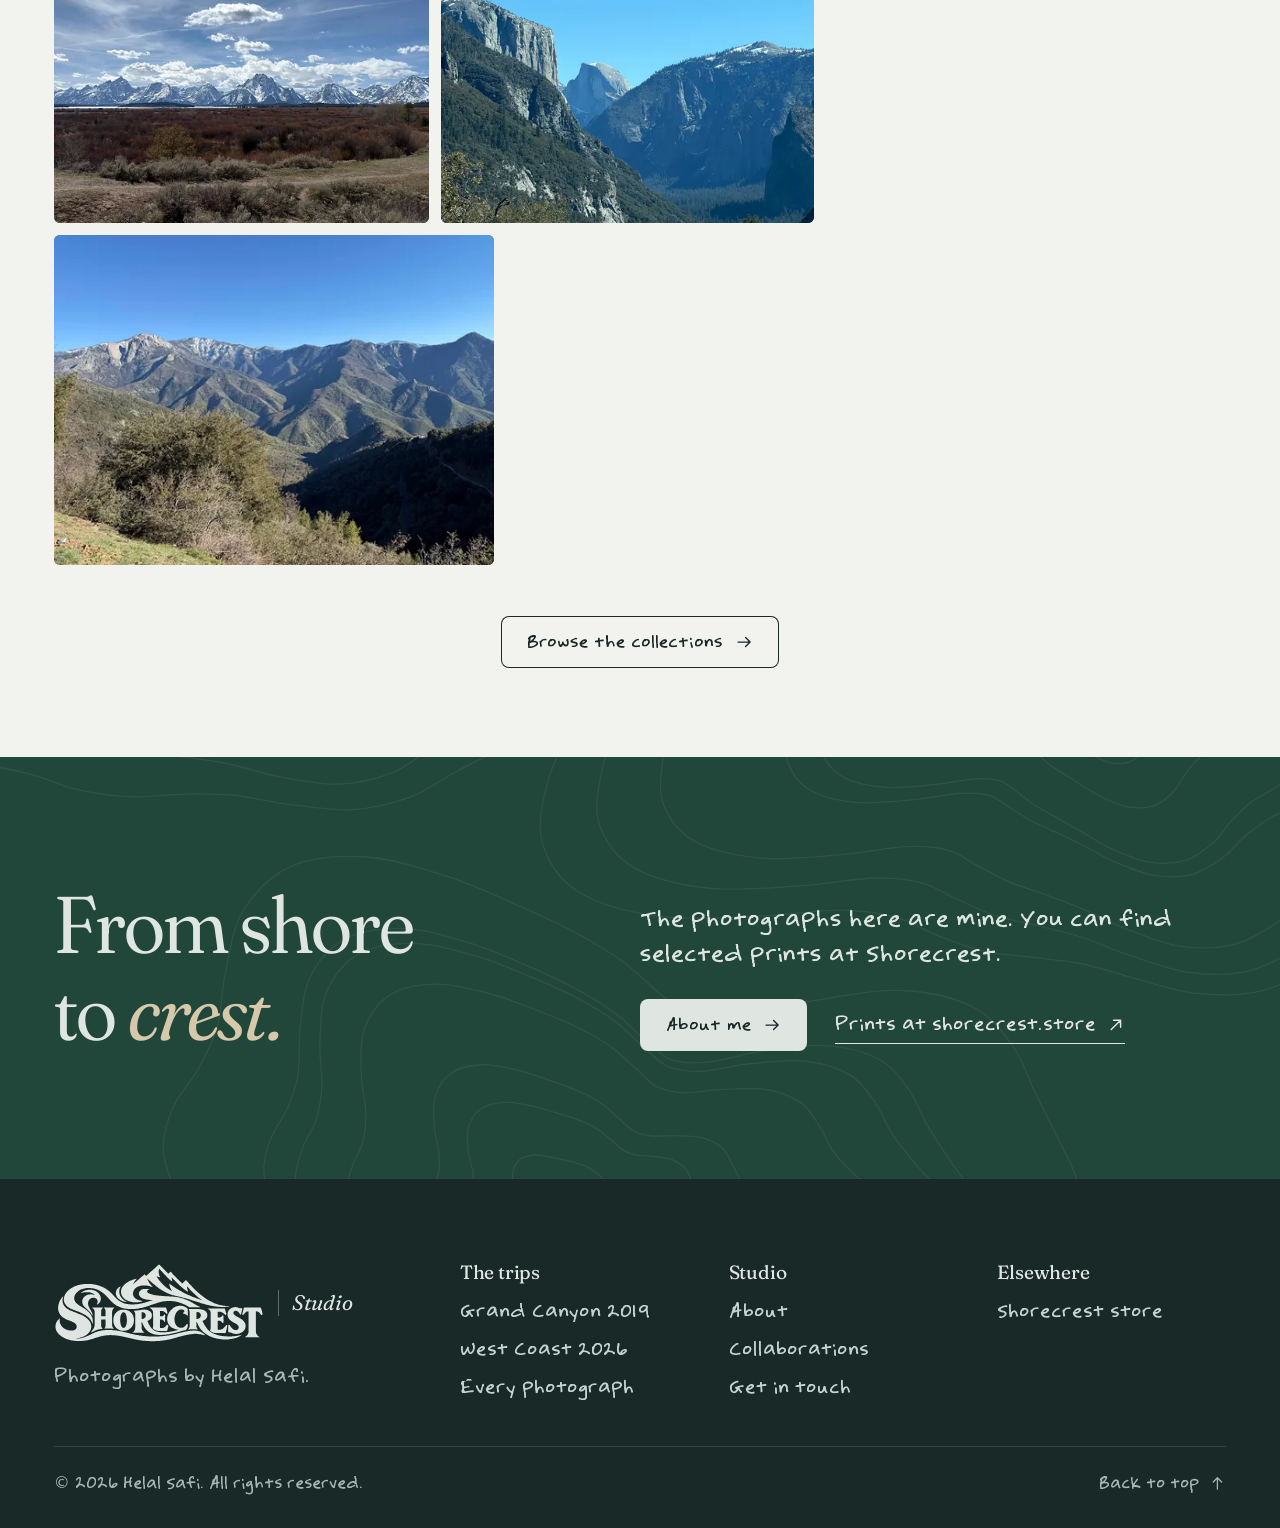
==== commit 8b2f48f1: "End the climb on Mountain Layers and pull the phone trail in from the edge Co-Authored-By: Claude Op" ====
--- a/index.html
+++ b/index.html
@@ -80,6 +80,7 @@
         <li><a class="climb__stop" href="45-days.html?stop=grand-teton" data-title="River and Peaks" data-place="Grand Teton, Wyoming" aria-label="River and Peaks, Grand Teton, Wyoming. View photographs" tabindex="-1"><span class="climb__stop-in"><img src="assets/img/photo/SC-029-480.webp" srcset="assets/img/photo/SC-029-480.webp 480w, assets/img/photo/SC-029-960.webp 960w, assets/img/photo/SC-029-1320.webp 1320w" sizes="(max-width: 760px) 52vw, 280px" alt="A river winding toward a snow-capped peak under puffy white clouds." decoding="async"></span></a></li>
         <li><a class="climb__stop" href="45-days.html?stop=rainier" data-title="Peak above the Pines" data-place="Mount Rainier, Washington" aria-label="Peak above the Pines, Mount Rainier, Washington. View photographs" tabindex="-1"><span class="climb__stop-in"><img src="assets/img/photo/SC-035-480.webp" srcset="assets/img/photo/SC-035-480.webp 480w, assets/img/photo/SC-035-960.webp 960w" sizes="(max-width: 760px) 52vw, 280px" alt="A snow-covered volcanic peak with a cap cloud rising above a tall evergreen forest." decoding="async"></span></a></li>
         <li><a class="climb__stop" href="45-days.html?stop=mount-shasta" data-title="Snow above the Plains" data-place="Mount Shasta, California" aria-label="Snow above the Plains, Mount Shasta, California. View photographs" tabindex="-1"><span class="climb__stop-in"><img src="assets/img/photo/SC-042-480.webp" srcset="assets/img/photo/SC-042-480.webp 480w, assets/img/photo/SC-042-960.webp 960w" sizes="(max-width: 760px) 52vw, 280px" alt="A snowy volcanic peak above golden grassland under a blue sky." decoding="async"></span></a></li>
+        <li><a class="climb__stop" href="45-days.html?stop=sequoia" data-title="Mountain Layers" data-place="Sequoia, California" aria-label="Mountain Layers, Sequoia, California. View photographs" tabindex="-1"><span class="climb__stop-in"><img src="assets/img/photo/SC-039-480.webp" srcset="assets/img/photo/SC-039-480.webp 480w, assets/img/photo/SC-039-960.webp 960w" sizes="(max-width: 760px) 52vw, 280px" alt="Layered mountain ridges fading into blue haze above scrubby slopes." decoding="async"></span></a></li>
       </ol>
       <p class="climb__cap" aria-hidden="true"><span class="climb__cap-title">Sunlight on the waves</span><span class="climb__cap-place">Coast</span></p>
       <p class="climb__hint" id="climb-hint"><span class="climb__hint--fine">Follow the trail from the coast up into the mountains.</span><span class="climb__hint--touch">Drag sideways to follow the trail from the coast up into the mountains.</span><span class="sr-only"> Use the left and right arrow keys to move between photographs.</span></p>
@@ -193,6 +194,6 @@
   <script src="assets/js/map.js"></script>
   <script src="assets/js/viewer.js"></script>
   <script src="assets/js/home.js?v=20261007a"></script>
-  <script src="assets/js/climb.js?v=20261015b"></script>
+  <script src="assets/js/climb.js?v=20261015c"></script>
 </body>
 </html>
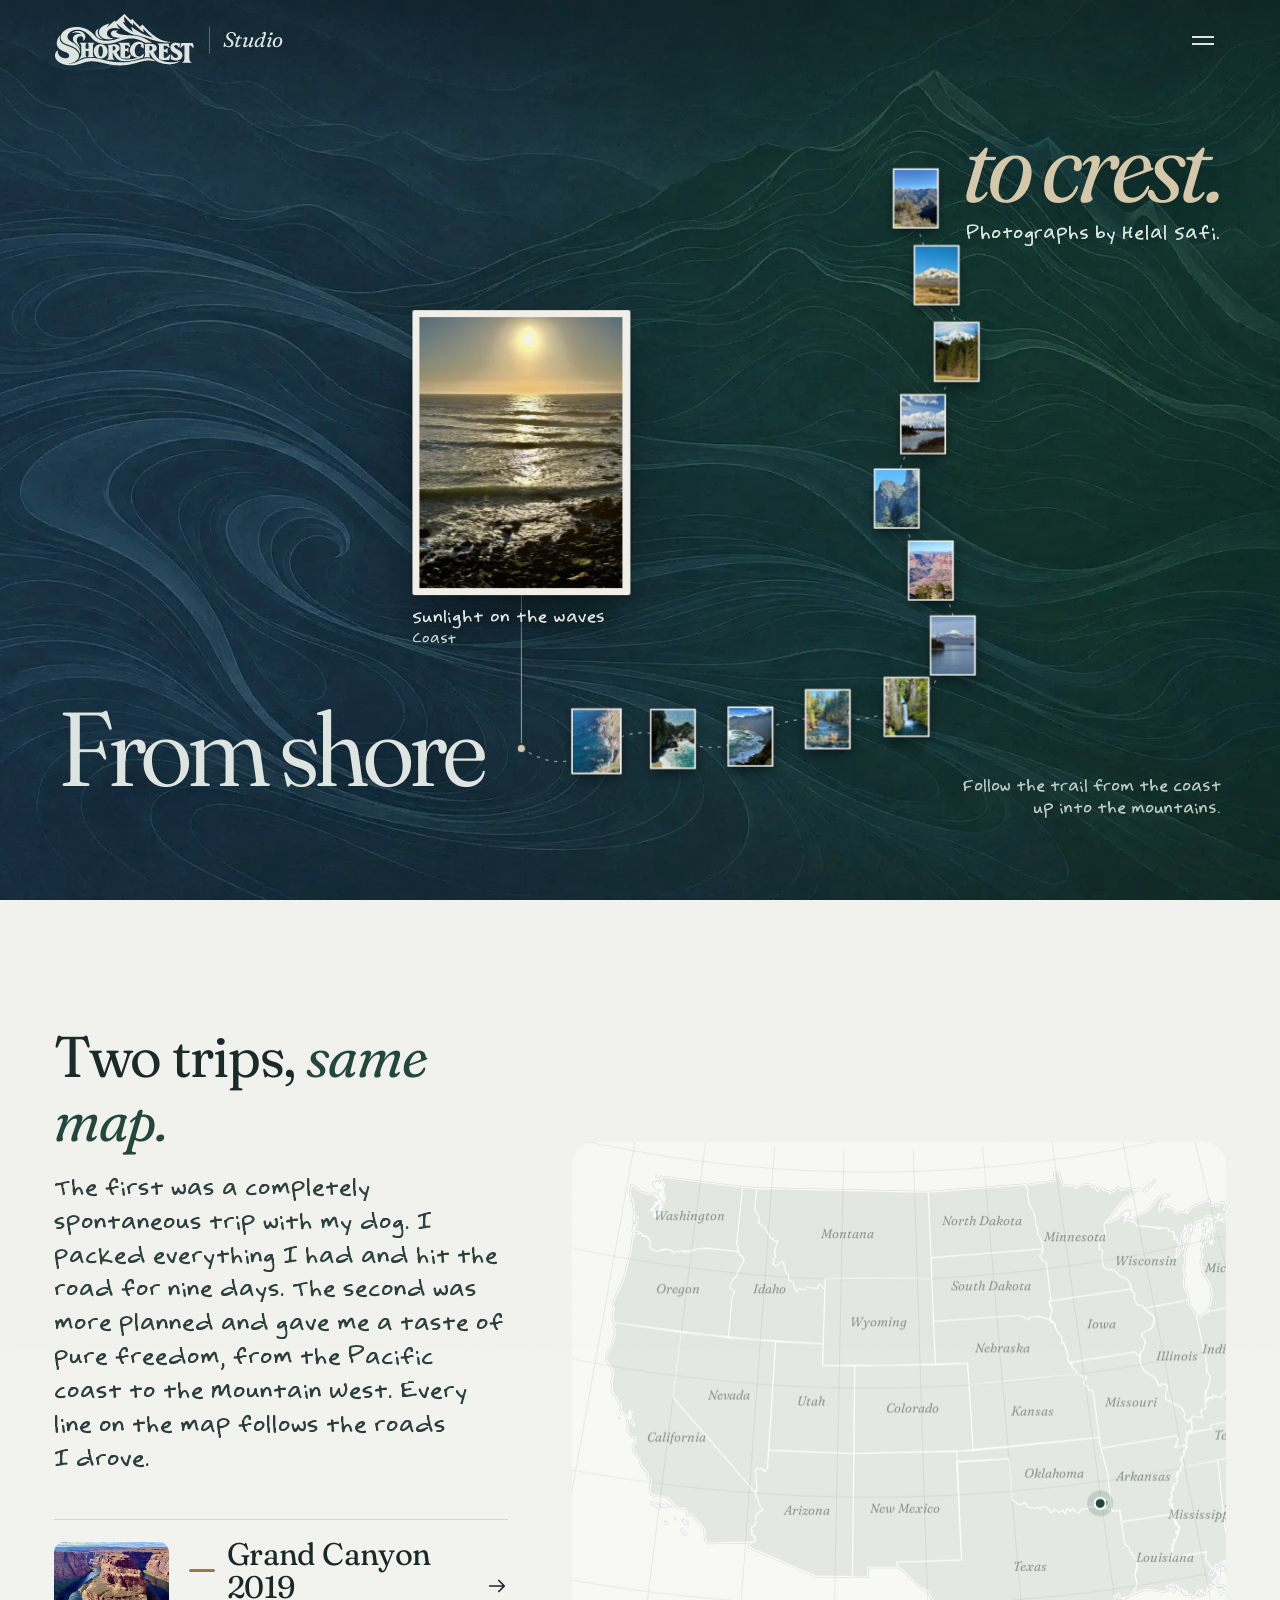
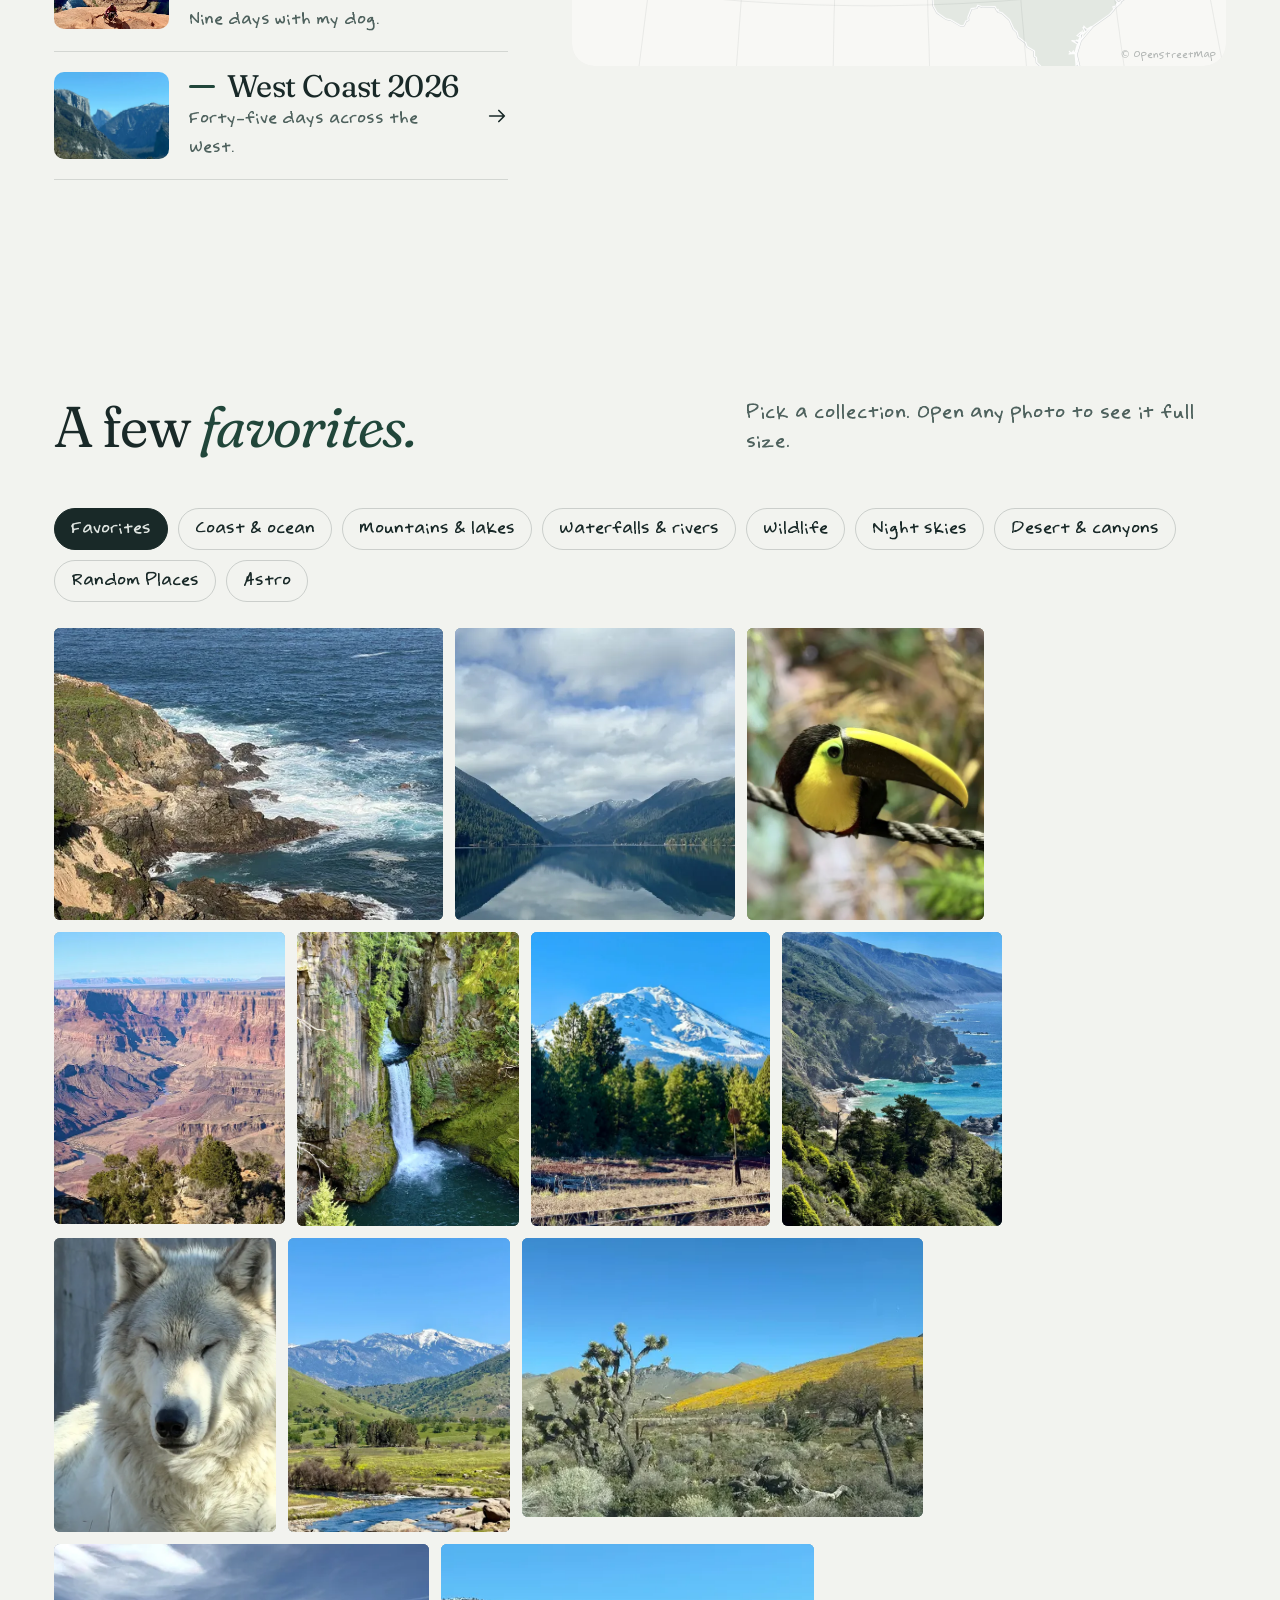
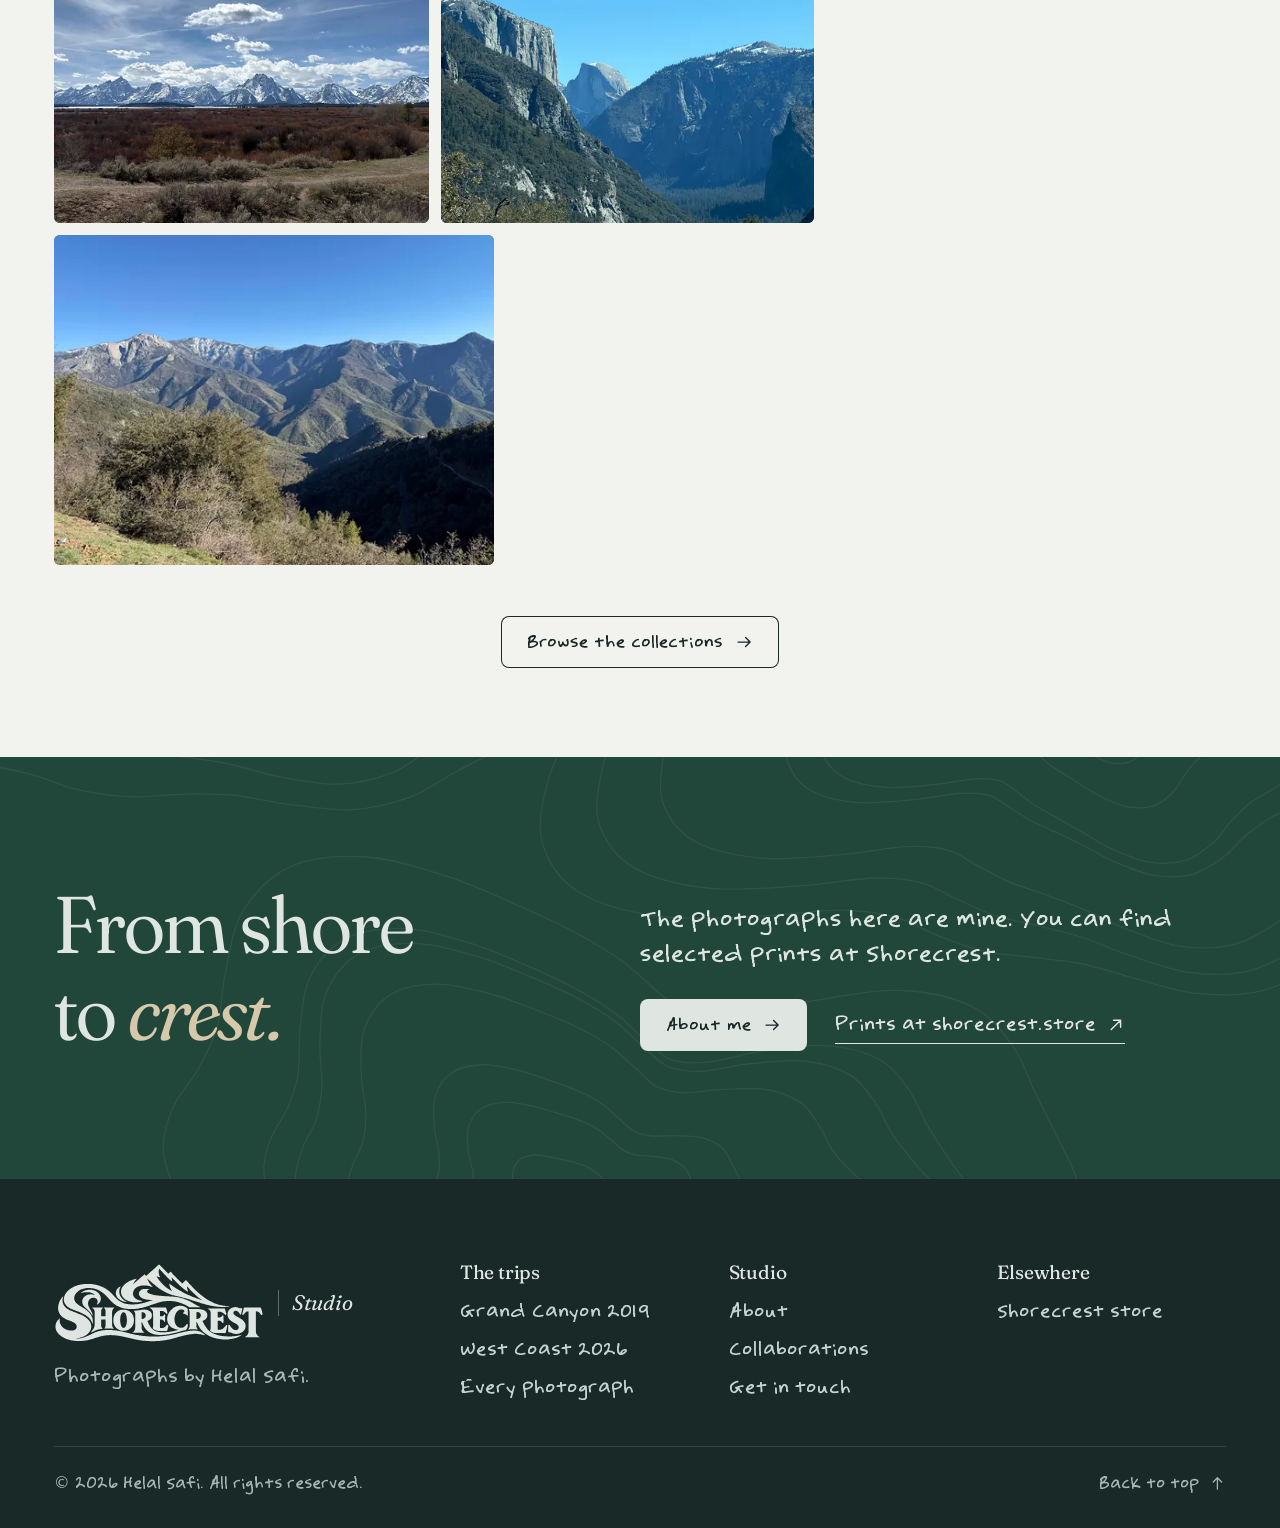
==== commit eed91929: "Format source and remove obsolete notes" ====
--- a/index.html
+++ b/index.html
@@ -1,199 +1,552 @@
 <!doctype html>
 <html lang="en" data-default-header="light">
-<head>
-  <meta charset="utf-8">
-  <meta name="viewport" content="width=device-width, initial-scale=1, viewport-fit=cover">
-  <title>Shorecrest Studio | Photographs by Helal Safi</title>
-  <meta name="description" content="Coastlines, mountains, wildlife and night skies. Photography by Helal Safi.">
-  <meta name="theme-color" content="#111d1c">
-  <link rel="canonical" href="https://shorecrest.studio/">
-  <meta property="og:type" content="website">
-  <meta property="og:site_name" content="Shorecrest Studio">
-  <meta property="og:title" content="Shorecrest Studio | Photographs by Helal Safi">
-  <meta property="og:description" content="Coastlines, mountains, wildlife and night skies. Photography by Helal Safi.">
-  <meta property="og:url" content="https://shorecrest.studio/">
-  <meta property="og:image" content="https://shorecrest.studio/assets/img/og/studio.jpg?v=90e08a4">
-  <meta property="og:image:width" content="1200">
-  <meta property="og:image:height" content="630">
-  <meta name="twitter:card" content="summary_large_image">
-  <meta name="twitter:image" content="https://shorecrest.studio/assets/img/og/studio.jpg?v=90e08a4">
-  <link rel="icon" href="favicon.svg" type="image/svg+xml">
-  <link rel="icon" href="favicon.ico" sizes="any">
-  <link rel="apple-touch-icon" href="apple-touch-icon.png">
-  <link rel="manifest" href="site.webmanifest">
-  <link rel="preload" href="assets/fonts/fraunces.woff2" as="font" type="font/woff2" crossorigin>
-  <link rel="preload" href="assets/fonts/safi.woff2" as="font" type="font/woff2" crossorigin>
-  <link rel="stylesheet" href="assets/css/studio.css?v=20261006h">
-  <link rel="stylesheet" href="assets/css/climb.css?v=20261015b">
-  <script type="application/ld+json">{"@context":"https://schema.org","@type":"WebSite","name":"Shorecrest Studio","url":"https://shorecrest.studio/","author":{"@type":"Person","name":"Helal Safi","url":"https://shorecrest.studio/about.html"},"sameAs":["https://shorecrest.store"]}</script>
-</head>
-<body>
-  <a class="skip" href="#main">Skip to content</a>
-  <div class="grain" aria-hidden="true"></div>
-
-  <header class="hdr" data-theme="dark">
-    <a class="hdr__brand" href="index.html" aria-label="Shorecrest Studio home"><span class="hdr__logo" data-logo><img src="assets/brand/logo-cloud.svg" alt="" width="168" height="63"></span><span class="hdr__studio">Studio</span></a>
-    <nav class="hdr__nav" aria-label="Primary">
-      <a href="road-trip-2019.html">Grand Canyon 2019</a>
-      <a href="45-days.html">West Coast 2026</a>
-      <a href="photographs.html">Photographs</a>
-      <a href="astro.html">Astro</a>
-      <a href="about.html">About</a>
-      <a href="collaborations.html">Collaborations</a>
-    </nav>
-    <div class="hdr__tools">
-      <a class="btn btn--sm ext" href="https://shorecrest.store" data-store>Prints <svg class="i" viewBox="0 0 24 24" aria-hidden="true"><path d="M4 12h16M14 6l6 6-6 6"/></svg></a>
-      <button class="menu-btn" type="button" aria-expanded="false" aria-controls="menu" aria-label="Open menu"><span></span><span></span></button>
+  <head>
+    <meta charset="utf-8" />
+    <meta name="viewport" content="width=device-width, initial-scale=1, viewport-fit=cover" />
+    <title>Shorecrest Studio | Photographs by Helal Safi</title>
+    <meta
+      name="description"
+      content="Coastlines, mountains, wildlife and night skies. Photography by Helal Safi."
+    />
+    <meta name="theme-color" content="#111d1c" />
+    <link rel="canonical" href="https://shorecrest.studio/" />
+    <meta property="og:type" content="website" />
+    <meta property="og:site_name" content="Shorecrest Studio" />
+    <meta property="og:title" content="Shorecrest Studio | Photographs by Helal Safi" />
+    <meta
+      property="og:description"
+      content="Coastlines, mountains, wildlife and night skies. Photography by Helal Safi."
+    />
+    <meta property="og:url" content="https://shorecrest.studio/" />
+    <meta
+      property="og:image"
+      content="https://shorecrest.studio/assets/img/og/studio.jpg?v=90e08a4"
+    />
+    <meta property="og:image:width" content="1200" />
+    <meta property="og:image:height" content="630" />
+    <meta name="twitter:card" content="summary_large_image" />
+    <meta
+      name="twitter:image"
+      content="https://shorecrest.studio/assets/img/og/studio.jpg?v=90e08a4"
+    />
+    <link rel="icon" href="favicon.svg" type="image/svg+xml" />
+    <link rel="icon" href="favicon.ico" sizes="any" />
+    <link rel="apple-touch-icon" href="apple-touch-icon.png" />
+    <link rel="manifest" href="site.webmanifest" />
+    <link
+      rel="preload"
+      href="assets/fonts/fraunces.woff2"
+      as="font"
+      type="font/woff2"
+      crossorigin
+    />
+    <link rel="preload" href="assets/fonts/safi.woff2" as="font" type="font/woff2" crossorigin />
+    <link rel="stylesheet" href="assets/css/studio.css?v=20261006h" />
+    <link rel="stylesheet" href="assets/css/climb.css?v=20261015b" />
+    <script type="application/ld+json">
+      {
+        "@context": "https://schema.org",
+        "@type": "WebSite",
+        "name": "Shorecrest Studio",
+        "url": "https://shorecrest.studio/",
+        "author": {
+          "@type": "Person",
+          "name": "Helal Safi",
+          "url": "https://shorecrest.studio/about.html"
+        },
+        "sameAs": ["https://shorecrest.store"]
+      }
+    </script>
+  </head>
+  <body>
+    <a class="skip" href="#main">Skip to content</a>
+    <div class="grain" aria-hidden="true"></div>
+
+    <header class="hdr" data-theme="dark">
+      <a class="hdr__brand" href="index.html" aria-label="Shorecrest Studio home"
+        ><span class="hdr__logo" data-logo
+          ><img src="assets/brand/logo-cloud.svg" alt="" width="168" height="63" /></span
+        ><span class="hdr__studio">Studio</span></a
+      >
+      <nav class="hdr__nav" aria-label="Primary">
+        <a href="road-trip-2019.html">Grand Canyon 2019</a>
+        <a href="45-days.html">West Coast 2026</a>
+        <a href="photographs.html">Photographs</a>
+        <a href="astro.html">Astro</a>
+        <a href="about.html">About</a>
+        <a href="collaborations.html">Collaborations</a>
+      </nav>
+      <div class="hdr__tools">
+        <a class="btn btn--sm ext" href="https://shorecrest.store" data-store
+          >Prints
+          <svg class="i" viewBox="0 0 24 24" aria-hidden="true">
+            <path d="M4 12h16M14 6l6 6-6 6" /></svg
+        ></a>
+        <button
+          class="menu-btn"
+          type="button"
+          aria-expanded="false"
+          aria-controls="menu"
+          aria-label="Open menu"
+          ><span></span><span></span
+        ></button>
+      </div>
+    </header>
+
+    <div class="menu" id="menu">
+      <svg class="menu__contour" data-contours="6" aria-hidden="true"></svg>
+      <nav class="menu__links" aria-label="Mobile">
+        <a href="road-trip-2019.html"><span>Grand Canyon 2019</span></a>
+        <a href="45-days.html"><span>West Coast 2026</span></a>
+        <a href="photographs.html"><span>Photographs</span></a>
+        <a href="astro.html"><span>Astro</span></a>
+        <a href="about.html"><span>About</span></a>
+        <a href="collaborations.html"><span>Collaborations</span></a>
+        <a href="https://shorecrest.store" data-store
+          ><span class="menu__sub">Prints at shorecrest.store</span></a
+        >
+      </nav>
+      <div class="menu__foot"
+        ><span>Photographs by Helal Safi</span><span>shorecrest.studio</span></div
+      >
     </div>
-  </header>
-
-  <div class="menu" id="menu">
-    <svg class="menu__contour" data-contours="6" aria-hidden="true"></svg>
-    <nav class="menu__links" aria-label="Mobile">
-      <a href="road-trip-2019.html"><span>Grand Canyon 2019</span></a>
-      <a href="45-days.html"><span>West Coast 2026</span></a>
-      <a href="photographs.html"><span>Photographs</span></a>
-      <a href="astro.html"><span>Astro</span></a>
-      <a href="about.html"><span>About</span></a>
-      <a href="collaborations.html"><span>Collaborations</span></a>
-      <a href="https://shorecrest.store" data-store><span class="menu__sub">Prints at shorecrest.store</span></a>
-    </nav>
-    <div class="menu__foot"><span>Photographs by Helal Safi</span><span>shorecrest.studio</span></div>
-  </div>
-
-  <main id="main">
-    <section class="climb" data-climb data-header="dark" aria-labelledby="climb-title">
-      <div class="climb__land" aria-hidden="true"><img src="assets/img/bg/shore-to-crest-1536.webp" srcset="assets/img/bg/shore-to-crest-1536.webp 1536w, assets/img/bg/shore-to-crest-2400.webp 2400w, assets/img/bg/shore-to-crest-3072.webp 3072w" sizes="(min-aspect-ratio: 3/2) 100vw, 150vh" alt="" width="1536" height="1024" fetchpriority="high" decoding="async"></div>
-      <h1 class="climb__title" id="climb-title"><span class="climb__from">From shore</span> <span class="climb__to"><em>to crest.</em></span></h1>
-      <p class="climb__by">Photographs by Helal Safi.</p>
-      <svg class="climb__trail" aria-hidden="true" focusable="false"><path class="climb__trail-ahead"/><path class="climb__trail-done"/><line class="climb__thread"/><circle class="climb__spot" r="4.5"/></svg>
-      <ol class="climb__stops" aria-label="Photographs from the coast up into the mountains" aria-describedby="climb-hint">
-        <li><a class="climb__stop" href="photographs.html?collection=coast" data-title="Sunlight on the waves" data-place="Coast" aria-label="Sunlight on the waves, Coast. View photographs"><span class="climb__stop-in"><img src="assets/img/photo/new-shoresunset2-480.webp" srcset="assets/img/photo/new-shoresunset2-480.webp 480w, assets/img/photo/new-shoresunset2-960.webp 960w, assets/img/photo/new-shoresunset2-1320.webp 1320w" sizes="(max-width: 760px) 52vw, 280px" alt="Golden sunlight reflected across waves breaking near the shore." decoding="async"></span></a></li>
-        <li><a class="climb__stop" href="45-days.html?stop=big-sur" data-title="Rocky Shore" data-place="Big Sur, California" aria-label="Rocky Shore, Big Sur, California. View photographs" tabindex="-1"><span class="climb__stop-in"><img src="assets/img/photo/SC-002-480.webp" srcset="assets/img/photo/SC-002-480.webp 480w, assets/img/photo/SC-002-960.webp 960w" sizes="(max-width: 760px) 52vw, 280px" alt="Looking down a rocky Big Sur shoreline where deep blue and turquoise water meets boulders and cliff." decoding="async"></span></a></li>
-        <li><a class="climb__stop" href="45-days.html?stop=big-sur" data-title="Waterfall Cove" data-place="Big Sur, California" aria-label="Waterfall Cove, Big Sur, California. View photographs" tabindex="-1"><span class="climb__stop-in"><img src="assets/img/photo/SC-004-480.webp" srcset="assets/img/photo/SC-004-480.webp 480w, assets/img/photo/SC-004-960.webp 960w" sizes="(max-width: 760px) 52vw, 280px" alt="A waterfall dropping onto a small sandy cove with turquoise surf, framed by cliffs and cypress trees." decoding="async"></span></a></li>
-        <li><a class="climb__stop" href="photographs.html?collection=coast" data-title="Oregon coast" data-place="Oregon" aria-label="Oregon coast, Oregon. View photographs" tabindex="-1"><span class="climb__stop-in"><img src="assets/img/photo/new-oregon-480.webp" srcset="assets/img/photo/new-oregon-480.webp 480w, assets/img/photo/new-oregon-960.webp 960w, assets/img/photo/new-oregon-1320.webp 1320w" sizes="(max-width: 760px) 52vw, 280px" alt="Waves breaking along a rocky coastline below wooded cliffs." decoding="async"></span></a></li>
-        <li><a class="climb__stop" href="45-days.html?stop=toketee-falls" data-title="Forest Stream" data-place="Toketee Falls, Oregon" aria-label="Forest Stream, Toketee Falls, Oregon. View photographs" tabindex="-1"><span class="climb__stop-in"><img src="assets/img/photo/SC-034-480.webp" srcset="assets/img/photo/SC-034-480.webp 480w, assets/img/photo/SC-034-960.webp 960w" sizes="(max-width: 760px) 52vw, 280px" alt="A clear stream rippling over rocks through a sunlit pine forest." decoding="async"></span></a></li>
-        <li><a class="climb__stop" href="45-days.html?stop=toketee-falls" data-title="Toketee Falls" data-place="Toketee Falls, Oregon" aria-label="Toketee Falls, Toketee Falls, Oregon. View photographs" tabindex="-1"><span class="climb__stop-in"><img src="assets/img/photo/new-toketee-falls2-480.webp" srcset="assets/img/photo/new-toketee-falls2-480.webp 480w, assets/img/photo/new-toketee-falls2-1320.webp 1320w" sizes="(max-width: 760px) 52vw, 280px" alt="Toketee Falls flowing between tall rock walls into a deep blue-green pool." decoding="async"></span></a></li>
-        <li><a class="climb__stop" href="45-days.html?stop=lake-tahoe" data-title="Quiet Mountain Water" data-place="Lake Tahoe, California and Nevada" aria-label="Quiet Mountain Water, Lake Tahoe, California and Nevada. View photographs" tabindex="-1"><span class="climb__stop-in"><img src="assets/img/photo/SC-047-480.webp" srcset="assets/img/photo/SC-047-480.webp 480w, assets/img/photo/SC-047-960.webp 960w" sizes="(max-width: 760px) 52vw, 280px" alt="A calm lake beneath a snowy peak, with a forested island at left." decoding="async"></span></a></li>
-        <li><a class="climb__stop" href="45-days.html?stop=grand-canyon" data-title="Canyon Depths" data-place="Grand Canyon, Arizona" aria-label="Canyon Depths, Grand Canyon, Arizona. View photographs" tabindex="-1"><span class="climb__stop-in"><img src="assets/img/photo/SC-021-480.webp" srcset="assets/img/photo/SC-021-480.webp 480w, assets/img/photo/SC-021-960.webp 960w" sizes="(max-width: 760px) 52vw, 280px" alt="Layered red and orange canyon walls dropping to a winding river far below, desert trees in the foreground." decoding="async"></span></a></li>
-        <li><a class="climb__stop" href="45-days.html?stop=yosemite" data-title="Granite and Pines" data-place="Yosemite, California" aria-label="Granite and Pines, Yosemite, California. View photographs" tabindex="-1"><span class="climb__stop-in"><img src="assets/img/photo/SC-059-480.webp" srcset="assets/img/photo/SC-059-480.webp 480w, assets/img/photo/SC-059-960.webp 960w" sizes="(max-width: 760px) 52vw, 280px" alt="Towering granite cliffs with a thin waterfall and pale pines below." decoding="async"></span></a></li>
-        <li><a class="climb__stop" href="45-days.html?stop=grand-teton" data-title="River and Peaks" data-place="Grand Teton, Wyoming" aria-label="River and Peaks, Grand Teton, Wyoming. View photographs" tabindex="-1"><span class="climb__stop-in"><img src="assets/img/photo/SC-029-480.webp" srcset="assets/img/photo/SC-029-480.webp 480w, assets/img/photo/SC-029-960.webp 960w, assets/img/photo/SC-029-1320.webp 1320w" sizes="(max-width: 760px) 52vw, 280px" alt="A river winding toward a snow-capped peak under puffy white clouds." decoding="async"></span></a></li>
-        <li><a class="climb__stop" href="45-days.html?stop=rainier" data-title="Peak above the Pines" data-place="Mount Rainier, Washington" aria-label="Peak above the Pines, Mount Rainier, Washington. View photographs" tabindex="-1"><span class="climb__stop-in"><img src="assets/img/photo/SC-035-480.webp" srcset="assets/img/photo/SC-035-480.webp 480w, assets/img/photo/SC-035-960.webp 960w" sizes="(max-width: 760px) 52vw, 280px" alt="A snow-covered volcanic peak with a cap cloud rising above a tall evergreen forest." decoding="async"></span></a></li>
-        <li><a class="climb__stop" href="45-days.html?stop=mount-shasta" data-title="Snow above the Plains" data-place="Mount Shasta, California" aria-label="Snow above the Plains, Mount Shasta, California. View photographs" tabindex="-1"><span class="climb__stop-in"><img src="assets/img/photo/SC-042-480.webp" srcset="assets/img/photo/SC-042-480.webp 480w, assets/img/photo/SC-042-960.webp 960w" sizes="(max-width: 760px) 52vw, 280px" alt="A snowy volcanic peak above golden grassland under a blue sky." decoding="async"></span></a></li>
-        <li><a class="climb__stop" href="45-days.html?stop=sequoia" data-title="Mountain Layers" data-place="Sequoia, California" aria-label="Mountain Layers, Sequoia, California. View photographs" tabindex="-1"><span class="climb__stop-in"><img src="assets/img/photo/SC-039-480.webp" srcset="assets/img/photo/SC-039-480.webp 480w, assets/img/photo/SC-039-960.webp 960w" sizes="(max-width: 760px) 52vw, 280px" alt="Layered mountain ridges fading into blue haze above scrubby slopes." decoding="async"></span></a></li>
-      </ol>
-      <p class="climb__cap" aria-hidden="true"><span class="climb__cap-title">Sunlight on the waves</span><span class="climb__cap-place">Coast</span></p>
-      <p class="climb__hint" id="climb-hint"><span class="climb__hint--fine">Follow the trail from the coast up into the mountains.</span><span class="climb__hint--touch">Drag sideways to follow the trail from the coast up into the mountains.</span><span class="sr-only"> Use the left and right arrow keys to move between photographs.</span></p>
-    </section>
-
-    <section class="sec paper" data-header="light" aria-labelledby="trips-title">
-      <div class="wrap trips">
-        <div class="trips__intro">
-          <h2 class="h2" id="trips-title" data-split>Two trips, <em>same map.</em></h2>
-          <p data-reveal style="--d:100">The first was a completely spontaneous trip with my dog. I packed everything I had and hit the road for nine days. The second was more planned and gave me a taste of pure freedom, from the Pacific coast to the Mountain West. Every line on the map follows the roads I drove.</p>
-          <ul class="tlist" data-reveal style="--d:200">
-            <li>
-              <a class="trow" href="road-trip-2019.html" data-trip="2019" style="--c: var(--trip-2019)">
-                <span class="trow__img"><img src="assets/img/photo/2019-horseshoebay-480.webp" alt="" loading="lazy" decoding="async"></span>
-                <span><span class="trow__name"><i></i>Grand Canyon 2019</span><span class="trow__meta">Nine days with my dog.</span></span>
-                <svg class="i" viewBox="0 0 24 24" aria-hidden="true"><path d="M4 12h16M14 6l6 6-6 6"/></svg>
-              </a>
-            </li>
-            <li>
-              <a class="trow" href="45-days.html" data-trip="45-days" style="--c: var(--trip-45)">
-                <span class="trow__img"><img src="assets/img/photo/SC-058-480.webp" alt="" loading="lazy" decoding="async"></span>
-                <span><span class="trow__name"><i></i>West Coast 2026</span><span class="trow__meta">Forty-five days across the West.</span></span>
-                <svg class="i" viewBox="0 0 24 24" aria-hidden="true"><path d="M4 12h16M14 6l6 6-6 6"/></svg>
-              </a>
-            </li>
-          </ul>
+
+    <main id="main">
+      <section class="climb" data-climb data-header="dark" aria-labelledby="climb-title">
+        <div class="climb__land" aria-hidden="true"
+          ><img
+            src="assets/img/bg/shore-to-crest-1536.webp"
+            srcset="assets/img/bg/shore-to-crest-1536.webp 1536w, assets/img/bg/shore-to-crest-2400.webp 2400w, assets/img/bg/shore-to-crest-3072.webp 3072w"
+            sizes="(min-aspect-ratio: 3/2) 100vw, 150vh"
+            alt=""
+            width="1536"
+            height="1024"
+            fetchpriority="high"
+            decoding="async"
+        /></div>
+        <h1 class="climb__title" id="climb-title"
+          ><span class="climb__from">From shore</span>
+          <span class="climb__to"><em>to crest.</em></span></h1
+        >
+        <p class="climb__by">Photographs by Helal Safi.</p>
+        <svg class="climb__trail" aria-hidden="true" focusable="false">
+          <path class="climb__trail-ahead" />
+          <path class="climb__trail-done" />
+          <line class="climb__thread" />
+          <circle class="climb__spot" r="4.5" />
+        </svg>
+        <ol
+          class="climb__stops"
+          aria-label="Photographs from the coast up into the mountains"
+          aria-describedby="climb-hint"
+        >
+          <li
+            ><a
+              class="climb__stop"
+              href="photographs.html?collection=coast"
+              data-title="Sunlight on the waves"
+              data-place="Coast"
+              aria-label="Sunlight on the waves, Coast. View photographs"
+              ><span class="climb__stop-in"
+                ><img
+                  src="assets/img/photo/new-shoresunset2-480.webp"
+                  srcset="assets/img/photo/new-shoresunset2-480.webp 480w, assets/img/photo/new-shoresunset2-960.webp 960w, assets/img/photo/new-shoresunset2-1320.webp 1320w"
+                  sizes="(max-width: 760px) 52vw, 280px"
+                  alt="Golden sunlight reflected across waves breaking near the shore."
+                  decoding="async" /></span></a
+          ></li>
+          <li
+            ><a
+              class="climb__stop"
+              href="45-days.html?stop=big-sur"
+              data-title="Rocky Shore"
+              data-place="Big Sur, California"
+              aria-label="Rocky Shore, Big Sur, California. View photographs"
+              tabindex="-1"
+              ><span class="climb__stop-in"
+                ><img
+                  src="assets/img/photo/SC-002-480.webp"
+                  srcset="assets/img/photo/SC-002-480.webp 480w, assets/img/photo/SC-002-960.webp 960w"
+                  sizes="(max-width: 760px) 52vw, 280px"
+                  alt="Looking down a rocky Big Sur shoreline where deep blue and turquoise water meets boulders and cliff."
+                  decoding="async" /></span></a
+          ></li>
+          <li
+            ><a
+              class="climb__stop"
+              href="45-days.html?stop=big-sur"
+              data-title="Waterfall Cove"
+              data-place="Big Sur, California"
+              aria-label="Waterfall Cove, Big Sur, California. View photographs"
+              tabindex="-1"
+              ><span class="climb__stop-in"
+                ><img
+                  src="assets/img/photo/SC-004-480.webp"
+                  srcset="assets/img/photo/SC-004-480.webp 480w, assets/img/photo/SC-004-960.webp 960w"
+                  sizes="(max-width: 760px) 52vw, 280px"
+                  alt="A waterfall dropping onto a small sandy cove with turquoise surf, framed by cliffs and cypress trees."
+                  decoding="async" /></span></a
+          ></li>
+          <li
+            ><a
+              class="climb__stop"
+              href="photographs.html?collection=coast"
+              data-title="Oregon coast"
+              data-place="Oregon"
+              aria-label="Oregon coast, Oregon. View photographs"
+              tabindex="-1"
+              ><span class="climb__stop-in"
+                ><img
+                  src="assets/img/photo/new-oregon-480.webp"
+                  srcset="assets/img/photo/new-oregon-480.webp 480w, assets/img/photo/new-oregon-960.webp 960w, assets/img/photo/new-oregon-1320.webp 1320w"
+                  sizes="(max-width: 760px) 52vw, 280px"
+                  alt="Waves breaking along a rocky coastline below wooded cliffs."
+                  decoding="async" /></span></a
+          ></li>
+          <li
+            ><a
+              class="climb__stop"
+              href="45-days.html?stop=toketee-falls"
+              data-title="Forest Stream"
+              data-place="Toketee Falls, Oregon"
+              aria-label="Forest Stream, Toketee Falls, Oregon. View photographs"
+              tabindex="-1"
+              ><span class="climb__stop-in"
+                ><img
+                  src="assets/img/photo/SC-034-480.webp"
+                  srcset="assets/img/photo/SC-034-480.webp 480w, assets/img/photo/SC-034-960.webp 960w"
+                  sizes="(max-width: 760px) 52vw, 280px"
+                  alt="A clear stream rippling over rocks through a sunlit pine forest."
+                  decoding="async" /></span></a
+          ></li>
+          <li
+            ><a
+              class="climb__stop"
+              href="45-days.html?stop=toketee-falls"
+              data-title="Toketee Falls"
+              data-place="Toketee Falls, Oregon"
+              aria-label="Toketee Falls, Toketee Falls, Oregon. View photographs"
+              tabindex="-1"
+              ><span class="climb__stop-in"
+                ><img
+                  src="assets/img/photo/new-toketee-falls2-480.webp"
+                  srcset="assets/img/photo/new-toketee-falls2-480.webp 480w, assets/img/photo/new-toketee-falls2-1320.webp 1320w"
+                  sizes="(max-width: 760px) 52vw, 280px"
+                  alt="Toketee Falls flowing between tall rock walls into a deep blue-green pool."
+                  decoding="async" /></span></a
+          ></li>
+          <li
+            ><a
+              class="climb__stop"
+              href="45-days.html?stop=lake-tahoe"
+              data-title="Quiet Mountain Water"
+              data-place="Lake Tahoe, California and Nevada"
+              aria-label="Quiet Mountain Water, Lake Tahoe, California and Nevada. View photographs"
+              tabindex="-1"
+              ><span class="climb__stop-in"
+                ><img
+                  src="assets/img/photo/SC-047-480.webp"
+                  srcset="assets/img/photo/SC-047-480.webp 480w, assets/img/photo/SC-047-960.webp 960w"
+                  sizes="(max-width: 760px) 52vw, 280px"
+                  alt="A calm lake beneath a snowy peak, with a forested island at left."
+                  decoding="async" /></span></a
+          ></li>
+          <li
+            ><a
+              class="climb__stop"
+              href="45-days.html?stop=grand-canyon"
+              data-title="Canyon Depths"
+              data-place="Grand Canyon, Arizona"
+              aria-label="Canyon Depths, Grand Canyon, Arizona. View photographs"
+              tabindex="-1"
+              ><span class="climb__stop-in"
+                ><img
+                  src="assets/img/photo/SC-021-480.webp"
+                  srcset="assets/img/photo/SC-021-480.webp 480w, assets/img/photo/SC-021-960.webp 960w"
+                  sizes="(max-width: 760px) 52vw, 280px"
+                  alt="Layered red and orange canyon walls dropping to a winding river far below, desert trees in the foreground."
+                  decoding="async" /></span></a
+          ></li>
+          <li
+            ><a
+              class="climb__stop"
+              href="45-days.html?stop=yosemite"
+              data-title="Granite and Pines"
+              data-place="Yosemite, California"
+              aria-label="Granite and Pines, Yosemite, California. View photographs"
+              tabindex="-1"
+              ><span class="climb__stop-in"
+                ><img
+                  src="assets/img/photo/SC-059-480.webp"
+                  srcset="assets/img/photo/SC-059-480.webp 480w, assets/img/photo/SC-059-960.webp 960w"
+                  sizes="(max-width: 760px) 52vw, 280px"
+                  alt="Towering granite cliffs with a thin waterfall and pale pines below."
+                  decoding="async" /></span></a
+          ></li>
+          <li
+            ><a
+              class="climb__stop"
+              href="45-days.html?stop=grand-teton"
+              data-title="River and Peaks"
+              data-place="Grand Teton, Wyoming"
+              aria-label="River and Peaks, Grand Teton, Wyoming. View photographs"
+              tabindex="-1"
+              ><span class="climb__stop-in"
+                ><img
+                  src="assets/img/photo/SC-029-480.webp"
+                  srcset="assets/img/photo/SC-029-480.webp 480w, assets/img/photo/SC-029-960.webp 960w, assets/img/photo/SC-029-1320.webp 1320w"
+                  sizes="(max-width: 760px) 52vw, 280px"
+                  alt="A river winding toward a snow-capped peak under puffy white clouds."
+                  decoding="async" /></span></a
+          ></li>
+          <li
+            ><a
+              class="climb__stop"
+              href="45-days.html?stop=rainier"
+              data-title="Peak above the Pines"
+              data-place="Mount Rainier, Washington"
+              aria-label="Peak above the Pines, Mount Rainier, Washington. View photographs"
+              tabindex="-1"
+              ><span class="climb__stop-in"
+                ><img
+                  src="assets/img/photo/SC-035-480.webp"
+                  srcset="assets/img/photo/SC-035-480.webp 480w, assets/img/photo/SC-035-960.webp 960w"
+                  sizes="(max-width: 760px) 52vw, 280px"
+                  alt="A snow-covered volcanic peak with a cap cloud rising above a tall evergreen forest."
+                  decoding="async" /></span></a
+          ></li>
+          <li
+            ><a
+              class="climb__stop"
+              href="45-days.html?stop=mount-shasta"
+              data-title="Snow above the Plains"
+              data-place="Mount Shasta, California"
+              aria-label="Snow above the Plains, Mount Shasta, California. View photographs"
+              tabindex="-1"
+              ><span class="climb__stop-in"
+                ><img
+                  src="assets/img/photo/SC-042-480.webp"
+                  srcset="assets/img/photo/SC-042-480.webp 480w, assets/img/photo/SC-042-960.webp 960w"
+                  sizes="(max-width: 760px) 52vw, 280px"
+                  alt="A snowy volcanic peak above golden grassland under a blue sky."
+                  decoding="async" /></span></a
+          ></li>
+          <li
+            ><a
+              class="climb__stop"
+              href="45-days.html?stop=sequoia"
+              data-title="Mountain Layers"
+              data-place="Sequoia, California"
+              aria-label="Mountain Layers, Sequoia, California. View photographs"
+              tabindex="-1"
+              ><span class="climb__stop-in"
+                ><img
+                  src="assets/img/photo/SC-039-480.webp"
+                  srcset="assets/img/photo/SC-039-480.webp 480w, assets/img/photo/SC-039-960.webp 960w"
+                  sizes="(max-width: 760px) 52vw, 280px"
+                  alt="Layered mountain ridges fading into blue haze above scrubby slopes."
+                  decoding="async" /></span></a
+          ></li>
+        </ol>
+        <p class="climb__cap" aria-hidden="true"
+          ><span class="climb__cap-title">Sunlight on the waves</span
+          ><span class="climb__cap-place">Coast</span></p
+        >
+        <p class="climb__hint" id="climb-hint"
+          ><span class="climb__hint--fine"
+            >Follow the trail from the coast up into the mountains.</span
+          ><span class="climb__hint--touch"
+            >Drag sideways to follow the trail from the coast up into the mountains.</span
+          ><span class="sr-only">
+            Use the left and right arrow keys to move between photographs.</span
+          ></p
+        >
+      </section>
+
+      <section class="sec paper" data-header="light" aria-labelledby="trips-title">
+        <div class="wrap trips">
+          <div class="trips__intro">
+            <h2 class="h2" id="trips-title" data-split>Two trips, <em>same map.</em></h2>
+            <p data-reveal style="--d:100"
+              >The first was a completely spontaneous trip with my dog. I packed everything I had
+              and hit the road for nine days. The second was more planned and gave me a taste of
+              pure freedom, from the Pacific coast to the Mountain West. Every line on the map
+              follows the roads I drove.</p
+            >
+            <ul class="tlist" data-reveal style="--d:200">
+              <li>
+                <a
+                  class="trow"
+                  href="road-trip-2019.html"
+                  data-trip="2019"
+                  style="--c: var(--trip-2019)"
+                >
+                  <span class="trow__img"
+                    ><img
+                      src="assets/img/photo/2019-horseshoebay-480.webp"
+                      alt=""
+                      loading="lazy"
+                      decoding="async"
+                  /></span>
+                  <span
+                    ><span class="trow__name"><i></i>Grand Canyon 2019</span
+                    ><span class="trow__meta">Nine days with my dog.</span></span
+                  >
+                  <svg class="i" viewBox="0 0 24 24" aria-hidden="true">
+                    <path d="M4 12h16M14 6l6 6-6 6" />
+                  </svg>
+                </a>
+              </li>
+              <li>
+                <a class="trow" href="45-days.html" data-trip="45-days" style="--c: var(--trip-45)">
+                  <span class="trow__img"
+                    ><img
+                      src="assets/img/photo/SC-058-480.webp"
+                      alt=""
+                      loading="lazy"
+                      decoding="async"
+                  /></span>
+                  <span
+                    ><span class="trow__name"><i></i>West Coast 2026</span
+                    ><span class="trow__meta">Forty-five days across the West.</span></span
+                  >
+                  <svg class="i" viewBox="0 0 24 24" aria-hidden="true">
+                    <path d="M4 12h16M14 6l6 6-6 6" />
+                  </svg>
+                </a>
+              </li>
+            </ul>
+          </div>
+          <div class="trips__map" data-reveal style="--d:150">
+            <div class="atlas" data-atlas>
+              <canvas aria-hidden="true"></canvas>
+              <div class="mlayer"></div>
+              <p class="atlas__credit"
+                ><a
+                  href="https://www.openstreetmap.org/copyright"
+                  target="_blank"
+                  rel="noopener"
+                  aria-label="Map data © OpenStreetMap contributors"
+                  >© OpenStreetMap</a
+                ></p
+              >
+            </div>
+          </div>
         </div>
-        <div class="trips__map" data-reveal style="--d:150">
-          <div class="atlas" data-atlas>
-            <canvas aria-hidden="true"></canvas>
-            <div class="mlayer"></div>
-            <p class="atlas__credit"><a href="https://www.openstreetmap.org/copyright" target="_blank" rel="noopener" aria-label="Map data © OpenStreetMap contributors">© OpenStreetMap</a></p>
-          </div>
+      </section>
+
+      <section class="sec--tight paper" data-header="light" aria-labelledby="sel-title">
+        <div class="wrap">
+          <div class="sec-head">
+            <h2 class="h2" id="sel-title" data-split>A few <em>favorites.</em></h2>
+            <p data-reveal>Pick a collection. Open any photo to see it full size.</p>
+          </div>
+          <div
+            class="collection-tabs"
+            data-collection-tabs
+            role="group"
+            aria-label="Photo collections"
+          ></div>
+          <div class="collection-stage"><div data-selection></div></div>
+          <div class="sel-foot" data-reveal
+            ><a class="btn btn--ghost" href="photographs.html"
+              >Browse the collections
+              <svg class="i" viewBox="0 0 24 24" aria-hidden="true">
+                <path d="M4 12h16M14 6l6 6-6 6" /></svg></a
+          ></div>
+        </div>
+      </section>
+
+      <section class="sec pine band" data-header="dark" aria-labelledby="band-title">
+        <svg class="band__contour" data-contours="7" aria-hidden="true"></svg>
+        <div class="wrap band__in">
+          <h2 class="h1" id="band-title" data-split>From shore <br />to <em>crest.</em></h2>
+          <div>
+            <p data-reveal
+              >The photographs here are mine. You can find selected prints at Shorecrest.</p
+            >
+            <div class="band__links" data-reveal style="--d:150">
+              <a class="btn btn--light" href="about.html"
+                >About me
+                <svg class="i" viewBox="0 0 24 24" aria-hidden="true">
+                  <path d="M4 12h16M14 6l6 6-6 6" /></svg
+              ></a>
+              <a class="link ext" href="https://shorecrest.store" data-store
+                >Prints at shorecrest.store
+                <svg class="i" viewBox="0 0 24 24" aria-hidden="true">
+                  <path d="M4 12h16M14 6l6 6-6 6" /></svg
+              ></a>
+            </div>
+          </div>
+        </div>
+      </section>
+    </main>
+
+    <footer class="foot" data-header="dark">
+      <div class="wrap">
+        <div class="foot__grid">
+          <div class="foot__brand">
+            <a href="index.html" aria-label="Shorecrest Studio home"
+              ><span class="hdr__logo" data-logo
+                ><img src="assets/brand/logo-cloud.svg" alt="" width="210" height="79" /></span
+              ><span class="hdr__studio">Studio</span></a
+            >
+            <p>Photographs by Helal Safi.</p>
+          </div>
+          <div class="foot__col">
+            <h3>The trips</h3>
+            <ul>
+              <li><a href="road-trip-2019.html">Grand Canyon 2019</a></li>
+              <li><a href="45-days.html">West Coast 2026</a></li>
+              <li><a href="photographs.html">Every photograph</a></li>
+            </ul>
+          </div>
+          <div class="foot__col">
+            <h3>Studio</h3>
+            <ul>
+              <li><a href="about.html">About</a></li>
+              <li><a href="collaborations.html">Collaborations</a></li>
+              <li
+                ><a href="https://www.safisolutions.org" data-contact target="_blank" rel="noopener"
+                  >Get in touch</a
+                ></li
+              >
+              <li><a href="#" data-email>Email</a></li>
+            </ul>
+          </div>
+          <div class="foot__col">
+            <h3>Elsewhere</h3>
+            <ul>
+              <li><a href="https://shorecrest.store" data-store>Shorecrest store</a></li>
+              <li
+                ><a href="#" data-social="instagram" target="_blank" rel="noopener"
+                  >Instagram</a
+                ></li
+              >
+              <li><a href="#" data-social="tiktok" target="_blank" rel="noopener">TikTok</a></li>
+            </ul>
+          </div>
+        </div>
+        <div class="foot__base">
+          <span>&copy; <span data-year>2026</span> Helal Safi. All rights reserved.</span>
+          <button class="totop" type="button" data-totop
+            >Back to top
+            <svg class="i" viewBox="0 0 24 24" aria-hidden="true">
+              <path d="M12 20V4M6 10l6-6 6 6" /></svg
+          ></button>
         </div>
       </div>
-    </section>
-
-    <section class="sec--tight paper" data-header="light" aria-labelledby="sel-title">
-      <div class="wrap">
-        <div class="sec-head">
-          <h2 class="h2" id="sel-title" data-split>A few <em>favorites.</em></h2>
-          <p data-reveal>Pick a collection. Open any photo to see it full size.</p>
-        </div>
-        <div class="collection-tabs" data-collection-tabs role="group" aria-label="Photo collections"></div>
-        <div class="collection-stage"><div data-selection></div></div>
-        <div class="sel-foot" data-reveal><a class="btn btn--ghost" href="photographs.html">Browse the collections <svg class="i" viewBox="0 0 24 24" aria-hidden="true"><path d="M4 12h16M14 6l6 6-6 6"/></svg></a></div>
-      </div>
-    </section>
-
-    <section class="sec pine band" data-header="dark" aria-labelledby="band-title">
-      <svg class="band__contour" data-contours="7" aria-hidden="true"></svg>
-      <div class="wrap band__in">
-        <h2 class="h1" id="band-title" data-split>From shore <br>to <em>crest.</em></h2>
-        <div>
-          <p data-reveal>The photographs here are mine. You can find selected prints at Shorecrest.</p>
-          <div class="band__links" data-reveal style="--d:150">
-            <a class="btn btn--light" href="about.html">About me <svg class="i" viewBox="0 0 24 24" aria-hidden="true"><path d="M4 12h16M14 6l6 6-6 6"/></svg></a>
-            <a class="link ext" href="https://shorecrest.store" data-store>Prints at shorecrest.store <svg class="i" viewBox="0 0 24 24" aria-hidden="true"><path d="M4 12h16M14 6l6 6-6 6"/></svg></a>
-          </div>
-        </div>
-      </div>
-    </section>
-  </main>
-
-  <footer class="foot" data-header="dark">
-    <div class="wrap">
-      <div class="foot__grid">
-        <div class="foot__brand">
-          <a href="index.html" aria-label="Shorecrest Studio home"><span class="hdr__logo" data-logo><img src="assets/brand/logo-cloud.svg" alt="" width="210" height="79"></span><span class="hdr__studio">Studio</span></a>
-          <p>Photographs by Helal Safi.</p>
-        </div>
-        <div class="foot__col">
-          <h3>The trips</h3>
-          <ul>
-            <li><a href="road-trip-2019.html">Grand Canyon 2019</a></li>
-            <li><a href="45-days.html">West Coast 2026</a></li>
-            <li><a href="photographs.html">Every photograph</a></li>
-          </ul>
-        </div>
-        <div class="foot__col">
-          <h3>Studio</h3>
-          <ul>
-            <li><a href="about.html">About</a></li>
-            <li><a href="collaborations.html">Collaborations</a></li>
-            <li><a href="https://www.safisolutions.org" data-contact target="_blank" rel="noopener">Get in touch</a></li>
-            <li><a href="#" data-email>Email</a></li>
-          </ul>
-        </div>
-        <div class="foot__col">
-          <h3>Elsewhere</h3>
-          <ul>
-            <li><a href="https://shorecrest.store" data-store>Shorecrest store</a></li>
-            <li><a href="#" data-social="instagram" target="_blank" rel="noopener">Instagram</a></li>
-            <li><a href="#" data-social="tiktok" target="_blank" rel="noopener">TikTok</a></li>
-          </ul>
-        </div>
-      </div>
-      <div class="foot__base">
-        <span>&copy; <span data-year>2026</span> Helal Safi. All rights reserved.</span>
-        <button class="totop" type="button" data-totop>Back to top <svg class="i" viewBox="0 0 24 24" aria-hidden="true"><path d="M12 20V4M6 10l6-6 6 6"/></svg></button>
-      </div>
-    </div>
-  </footer>
-
-  <script src="assets/js/config.js"></script>
-  <script src="assets/js/data.js?v=20261006g"></script>
-  <script src="assets/js/geo.js"></script>
-  <script src="assets/js/logo-data.js"></script>
-  <script src="assets/vendor/lenis.min.js"></script>
-  <script src="assets/js/core.js?v=20261006"></script>
-  <script src="assets/js/map.js"></script>
-  <script src="assets/js/viewer.js"></script>
-  <script src="assets/js/home.js?v=20261007a"></script>
-  <script src="assets/js/climb.js?v=20261015c"></script>
-</body>
+    </footer>
+
+    <script src="assets/js/config.js"></script>
+    <script src="assets/js/data.js?v=20261006g"></script>
+    <script src="assets/js/geo.js"></script>
+    <script src="assets/js/logo-data.js"></script>
+    <script src="assets/vendor/lenis.min.js"></script>
+    <script src="assets/js/core.js?v=20261006"></script>
+    <script src="assets/js/map.js"></script>
+    <script src="assets/js/viewer.js"></script>
+    <script src="assets/js/home.js?v=20261007a"></script>
+    <script src="assets/js/climb.js?v=20261015c"></script>
+  </body>
 </html>
--- a/assets/css/studio.css
+++ b/assets/css/studio.css
@@ -4,34 +4,54 @@
    ========================================================================== */
 
 /* ---------- Fonts ---------- */
-@font-face { font-family: "Fraunces"; src: url("../fonts/fraunces.woff2") format("woff2"); font-weight: 300 600; font-style: normal; font-display: swap; }
-@font-face { font-family: "Fraunces"; src: url("../fonts/fraunces-italic.woff2") format("woff2"); font-weight: 300 600; font-style: italic; font-display: swap; }
-@font-face { font-family: "Safi"; src: url("../fonts/safi.woff2") format("woff2"), url("../fonts/safi.woff") format("woff"); font-weight: 400; font-style: normal; font-display: swap; }
+@font-face {
+  font-family: "Fraunces";
+  src: url("../fonts/fraunces.woff2") format("woff2");
+  font-weight: 300 600;
+  font-style: normal;
+  font-display: swap;
+}
+@font-face {
+  font-family: "Fraunces";
+  src: url("../fonts/fraunces-italic.woff2") format("woff2");
+  font-weight: 300 600;
+  font-style: italic;
+  font-display: swap;
+}
+@font-face {
+  font-family: "Safi";
+  src:
+    url("../fonts/safi.woff2") format("woff2"),
+    url("../fonts/safi.woff") format("woff");
+  font-weight: 400;
+  font-style: normal;
+  font-display: swap;
+}
 
 /* ---------- Tokens ---------- */
 :root {
   --ink: #192928;
   --ink-2: #111d1c;
-  --pine: #21463A;
+  --pine: #21463a;
   --tide: #304458;
   --sage: #819589;
-  --mist: #9AADB1;
-  --stone: #AFB8AE;
-  --cloud: #DFE5E1;
-  --cloud-2: #E9EDEA;
-  --paper: #F2F3EF;
-  --paper-2: #F8F8F5;
-  --sand: #BFAE8F;
-  --sand-2: #D6C8AA;
+  --mist: #9aadb1;
+  --stone: #afb8ae;
+  --cloud: #dfe5e1;
+  --cloud-2: #e9edea;
+  --paper: #f2f3ef;
+  --paper-2: #f8f8f5;
+  --sand: #bfae8f;
+  --sand-2: #d6c8aa;
   --sand-deep: #9a7849;
 
   --trip-2019: #9a7849;
-  --trip-45: #21463A;
+  --trip-45: #21463a;
 
   --fg: var(--ink);
   --bg: var(--paper);
   --muted: #4f625e;
-  --line: rgba(25, 41, 40, .14);
+  --line: rgba(25, 41, 40, 0.14);
 
   --serif: "Fraunces", "Iowan Old Style", "Palatino Linotype", Georgia, serif;
   --hand: "Safi", "Segoe Print", "Bradley Hand", ui-rounded, system-ui, sans-serif;
@@ -39,9 +59,9 @@
   --fs-hero: clamp(3rem, 1.4rem + 6.2vw, 8rem);
   --fs-h1: clamp(2.7rem, 1.5rem + 4.4vw, 6rem);
   --fs-h2: clamp(2.1rem, 1.35rem + 2.8vw, 4.1rem);
-  --fs-h3: clamp(1.35rem, 1.1rem + .9vw, 1.95rem);
-  --fs-lead: clamp(1.18rem, 1.02rem + .55vw, 1.5rem);
-  --fs-body: clamp(1.08rem, 1.02rem + .2vw, 1.2rem);
+  --fs-h3: clamp(1.35rem, 1.1rem + 0.9vw, 1.95rem);
+  --fs-lead: clamp(1.18rem, 1.02rem + 0.55vw, 1.5rem);
+  --fs-body: clamp(1.08rem, 1.02rem + 0.2vw, 1.2rem);
 
   --gutter: clamp(20px, 4.2vw, 64px);
   --max: 1440px;
@@ -49,669 +69,3107 @@
   --r-card: 18px;
   --header-h: 80px;
 
-  --ease-out: cubic-bezier(.16, 1, .3, 1);
-  --ease-io: cubic-bezier(.65, 0, .35, 1);
-  --shadow-lg: 0 40px 80px -36px rgba(17, 29, 28, .45), 0 10px 24px -12px rgba(17, 29, 28, .18);
+  --ease-out: cubic-bezier(0.16, 1, 0.3, 1);
+  --ease-io: cubic-bezier(0.65, 0, 0.35, 1);
+  --shadow-lg: 0 40px 80px -36px rgba(17, 29, 28, 0.45), 0 10px 24px -12px rgba(17, 29, 28, 0.18);
 }
 
 /* ---------- Base ---------- */
-*, *::before, *::after { box-sizing: border-box; }
-html { -webkit-text-size-adjust: 100%; text-size-adjust: 100%; background: var(--bg); }
-html.lenis, html.lenis body { height: auto; }
-.lenis.lenis-stopped { overflow: clip; }
+*,
+*::before,
+*::after {
+  box-sizing: border-box;
+}
+html {
+  -webkit-text-size-adjust: 100%;
+  text-size-adjust: 100%;
+  background: var(--bg);
+}
+html.lenis,
+html.lenis body {
+  height: auto;
+}
+.lenis.lenis-stopped {
+  overflow: clip;
+}
 body {
-  margin: 0; background: var(--bg); color: var(--fg);
+  margin: 0;
+  background: var(--bg);
+  color: var(--fg);
   font: 400 var(--fs-body)/1.55 var(--hand);
-  -webkit-font-smoothing: antialiased; -moz-osx-font-smoothing: grayscale;
-  text-rendering: optimizeLegibility; overflow-x: clip;
-}
-img, svg, video, canvas { display: block; max-width: 100%; }
-img { height: auto; }
-a { color: inherit; text-decoration: none; }
-button { font: inherit; color: inherit; background: none; border: 0; padding: 0; cursor: pointer; }
-h1, h2, h3, h4, p, figure, blockquote, dl, dd { margin: 0; }
-h1, h2, h3, h4, .serif { font-family: var(--serif); font-weight: 400; font-optical-sizing: auto; line-height: 1.04; letter-spacing: -.018em; }
-h1 em, h2 em, h3 em, .serif em { font-style: italic; font-weight: 380; color: var(--accent, var(--pine)); }
-ul, ol { margin: 0; padding: 0; list-style: none; }
-::selection { background: var(--sand); color: var(--ink); }
-:focus-visible { outline: 2px solid var(--sand-deep); outline-offset: 3px; border-radius: 4px; }
-[hidden] { display: none !important; }
-
-@view-transition { navigation: auto; }
-::view-transition-old(root) { animation: vt-out .32s var(--ease-out) both; }
-::view-transition-new(root) { animation: vt-in .5s var(--ease-out) both; }
-.hdr { view-transition-name: site-header; }
-@keyframes vt-out { to { opacity: 0; transform: translateY(-10px); } }
-@keyframes vt-in { from { opacity: 0; transform: translateY(14px); } }
-
-.sr-only { position: absolute !important; width: 1px; height: 1px; padding: 0; margin: -1px; overflow: hidden; clip: rect(0 0 0 0); white-space: nowrap; border: 0; }
-.skip { position: fixed; left: 16px; top: -80px; z-index: 200; background: var(--ink); color: var(--cloud); padding: 12px 18px; border-radius: var(--r-btn); transition: top .3s var(--ease-out); }
-.skip:focus { top: 16px; }
+  -webkit-font-smoothing: antialiased;
+  -moz-osx-font-smoothing: grayscale;
+  text-rendering: optimizeLegibility;
+  overflow-x: clip;
+}
+img,
+svg,
+video,
+canvas {
+  display: block;
+  max-width: 100%;
+}
+img {
+  height: auto;
+}
+a {
+  color: inherit;
+  text-decoration: none;
+}
+button {
+  font: inherit;
+  color: inherit;
+  background: none;
+  border: 0;
+  padding: 0;
+  cursor: pointer;
+}
+h1,
+h2,
+h3,
+h4,
+p,
+figure,
+blockquote,
+dl,
+dd {
+  margin: 0;
+}
+h1,
+h2,
+h3,
+h4,
+.serif {
+  font-family: var(--serif);
+  font-weight: 400;
+  font-optical-sizing: auto;
+  line-height: 1.04;
+  letter-spacing: -0.018em;
+}
+h1 em,
+h2 em,
+h3 em,
+.serif em {
+  font-style: italic;
+  font-weight: 380;
+  color: var(--accent, var(--pine));
+}
+ul,
+ol {
+  margin: 0;
+  padding: 0;
+  list-style: none;
+}
+::selection {
+  background: var(--sand);
+  color: var(--ink);
+}
+:focus-visible {
+  outline: 2px solid var(--sand-deep);
+  outline-offset: 3px;
+  border-radius: 4px;
+}
+[hidden] {
+  display: none !important;
+}
+
+@view-transition {
+  navigation: auto;
+}
+::view-transition-old(root) {
+  animation: vt-out 0.32s var(--ease-out) both;
+}
+::view-transition-new(root) {
+  animation: vt-in 0.5s var(--ease-out) both;
+}
+.hdr {
+  view-transition-name: site-header;
+}
+@keyframes vt-out {
+  to {
+    opacity: 0;
+    transform: translateY(-10px);
+  }
+}
+@keyframes vt-in {
+  from {
+    opacity: 0;
+    transform: translateY(14px);
+  }
+}
+
+.sr-only {
+  position: absolute !important;
+  width: 1px;
+  height: 1px;
+  padding: 0;
+  margin: -1px;
+  overflow: hidden;
+  clip: rect(0 0 0 0);
+  white-space: nowrap;
+  border: 0;
+}
+.skip {
+  position: fixed;
+  left: 16px;
+  top: -80px;
+  z-index: 200;
+  background: var(--ink);
+  color: var(--cloud);
+  padding: 12px 18px;
+  border-radius: var(--r-btn);
+  transition: top 0.3s var(--ease-out);
+}
+.skip:focus {
+  top: 16px;
+}
 
 /* ---------- Type ---------- */
-.h-hero { font-size: var(--fs-hero); line-height: .95; letter-spacing: -.028em; font-weight: 360; }
-.h1 { font-size: var(--fs-h1); line-height: .98; letter-spacing: -.024em; font-weight: 370; }
-.h2 { font-size: var(--fs-h2); line-height: 1.02; letter-spacing: -.02em; font-weight: 380; }
-.h3 { font-size: var(--fs-h3); line-height: 1.15; font-weight: 420; }
-.lead { font-size: var(--fs-lead); line-height: 1.45; text-wrap: pretty; }
-.muted { color: var(--muted); }
+.h-hero {
+  font-size: var(--fs-hero);
+  line-height: 0.95;
+  letter-spacing: -0.028em;
+  font-weight: 360;
+}
+.h1 {
+  font-size: var(--fs-h1);
+  line-height: 0.98;
+  letter-spacing: -0.024em;
+  font-weight: 370;
+}
+.h2 {
+  font-size: var(--fs-h2);
+  line-height: 1.02;
+  letter-spacing: -0.02em;
+  font-weight: 380;
+}
+.h3 {
+  font-size: var(--fs-h3);
+  line-height: 1.15;
+  font-weight: 420;
+}
+.lead {
+  font-size: var(--fs-lead);
+  line-height: 1.45;
+  text-wrap: pretty;
+}
+.muted {
+  color: var(--muted);
+}
 
 /* ---------- Layout ---------- */
-.wrap { width: 100%; max-width: var(--max); margin-inline: auto; padding-inline: var(--gutter); }
-.sec { position: relative; padding-block: clamp(84px, 10vw, 150px); }
-.sec--tight { padding-block: clamp(60px, 7vw, 100px); }
-.dark { --fg: var(--cloud); --bg: var(--ink); --muted: #a5b6b3; --line: rgba(223, 229, 225, .16); --accent: var(--sand-2); background: var(--bg); color: var(--fg); }
-.pine { --fg: var(--cloud); --bg: var(--pine); --muted: #b2c6bc; --line: rgba(223, 229, 225, .18); --accent: var(--sand-2); background: var(--bg); color: var(--fg); }
-.cloud { --fg: var(--ink); --bg: var(--cloud); background: var(--bg); color: var(--fg); }
-.paper { --fg: var(--ink); --bg: var(--paper); background: var(--bg); color: var(--fg); }
-.sec-head { display: flex; justify-content: space-between; align-items: flex-end; gap: 30px; margin-bottom: clamp(30px, 4vw, 52px); }
-.sec-head h2 { max-width: 15ch; }
-.sec-head p { max-width: 40ch; color: var(--muted); }
+.wrap {
+  width: 100%;
+  max-width: var(--max);
+  margin-inline: auto;
+  padding-inline: var(--gutter);
+}
+.sec {
+  position: relative;
+  padding-block: clamp(84px, 10vw, 150px);
+}
+.sec--tight {
+  padding-block: clamp(60px, 7vw, 100px);
+}
+.dark {
+  --fg: var(--cloud);
+  --bg: var(--ink);
+  --muted: #a5b6b3;
+  --line: rgba(223, 229, 225, 0.16);
+  --accent: var(--sand-2);
+  background: var(--bg);
+  color: var(--fg);
+}
+.pine {
+  --fg: var(--cloud);
+  --bg: var(--pine);
+  --muted: #b2c6bc;
+  --line: rgba(223, 229, 225, 0.18);
+  --accent: var(--sand-2);
+  background: var(--bg);
+  color: var(--fg);
+}
+.cloud {
+  --fg: var(--ink);
+  --bg: var(--cloud);
+  background: var(--bg);
+  color: var(--fg);
+}
+.paper {
+  --fg: var(--ink);
+  --bg: var(--paper);
+  background: var(--bg);
+  color: var(--fg);
+}
+.sec-head {
+  display: flex;
+  justify-content: space-between;
+  align-items: flex-end;
+  gap: 30px;
+  margin-bottom: clamp(30px, 4vw, 52px);
+}
+.sec-head h2 {
+  max-width: 15ch;
+}
+.sec-head p {
+  max-width: 40ch;
+  color: var(--muted);
+}
 
 /* ---------- Buttons & links ---------- */
-.i { width: 1.05em; height: 1.05em; flex: none; stroke: currentColor; fill: none; stroke-width: 1.8; stroke-linecap: round; stroke-linejoin: round; }
+.i {
+  width: 1.05em;
+  height: 1.05em;
+  flex: none;
+  stroke: currentColor;
+  fill: none;
+  stroke-width: 1.8;
+  stroke-linecap: round;
+  stroke-linejoin: round;
+}
 .btn {
-  --b-bg: var(--ink); --b-fg: var(--cloud); --b-fill: var(--pine); --b-fill-fg: var(--cloud);
-  position: relative; isolation: isolate; overflow: hidden;
-  display: inline-flex; align-items: center; justify-content: center; gap: .7em;
-  min-height: 52px; padding: .9em 1.5em; border-radius: var(--r-btn);
-  background: var(--b-bg); color: var(--b-fg);
-  font: 400 1.08rem/1 var(--hand); white-space: nowrap;
-  transition: color .5s var(--ease-out), transform .5s var(--ease-out);
+  --b-bg: var(--ink);
+  --b-fg: var(--cloud);
+  --b-fill: var(--pine);
+  --b-fill-fg: var(--cloud);
+  position: relative;
+  isolation: isolate;
+  overflow: hidden;
+  display: inline-flex;
+  align-items: center;
+  justify-content: center;
+  gap: 0.7em;
+  min-height: 52px;
+  padding: 0.9em 1.5em;
+  border-radius: var(--r-btn);
+  background: var(--b-bg);
+  color: var(--b-fg);
+  font: 400 1.08rem/1 var(--hand);
+  white-space: nowrap;
+  transition:
+    color 0.5s var(--ease-out),
+    transform 0.5s var(--ease-out);
 }
 .btn::before {
-  content: ""; position: absolute; z-index: -1; left: 50%; top: 110%; width: 170%; aspect-ratio: 1; border-radius: 41%;
-  background: var(--b-fill); transform: translate(-50%, 0) rotate(0deg);
-  transition: top .75s var(--ease-out), transform 2s linear;
-}
-.btn:hover::before, .btn:focus-visible::before { top: -45%; transform: translate(-50%, 0) rotate(180deg); }
-.btn:hover, .btn:focus-visible { color: var(--b-fill-fg); }
-.btn .i { transition: transform .5s var(--ease-out); }
-.btn:hover .i { transform: translateX(3px); }
-.btn--light { --b-bg: var(--cloud); --b-fg: var(--ink); --b-fill: var(--sand); --b-fill-fg: var(--ink); }
-.btn--ghost { --b-bg: transparent; --b-fg: currentColor; --b-fill: var(--ink); --b-fill-fg: var(--cloud); box-shadow: inset 0 0 0 1px currentColor; }
-.btn--sm { min-height: 42px; padding: .65em 1.1em; font-size: 1rem; }
-.link { display: inline-flex; align-items: center; gap: .5em; padding-block: .25em; background: linear-gradient(currentColor, currentColor) 0 100% / 100% 1px no-repeat; transition: background-size .55s var(--ease-out); }
-.link:hover { background-size: 0 1px; background-position: 100% 100%; }
-.link .i { transition: transform .5s var(--ease-out); }
-.link:hover .i { transform: translateX(3px); }
-.ext .i { transform: rotate(-45deg); }
-.link.ext:hover .i, .btn.ext:hover .i { transform: rotate(-45deg) translateX(3px); }
-.icon-btn { width: 46px; height: 46px; border-radius: 50%; border: 1px solid var(--line); display: inline-grid; place-items: center; flex: none; transition: background-color .3s, color .3s, border-color .3s, opacity .3s; }
-.icon-btn:hover { background: var(--ink); color: var(--cloud); border-color: var(--ink); }
-.icon-btn:disabled { opacity: .35; pointer-events: none; }
-.icon-btn .i { width: 18px; height: 18px; }
+  content: "";
+  position: absolute;
+  z-index: -1;
+  left: 50%;
+  top: 110%;
+  width: 170%;
+  aspect-ratio: 1;
+  border-radius: 41%;
+  background: var(--b-fill);
+  transform: translate(-50%, 0) rotate(0deg);
+  transition:
+    top 0.75s var(--ease-out),
+    transform 2s linear;
+}
+.btn:hover::before,
+.btn:focus-visible::before {
+  top: -45%;
+  transform: translate(-50%, 0) rotate(180deg);
+}
+.btn:hover,
+.btn:focus-visible {
+  color: var(--b-fill-fg);
+}
+.btn .i {
+  transition: transform 0.5s var(--ease-out);
+}
+.btn:hover .i {
+  transform: translateX(3px);
+}
+.btn--light {
+  --b-bg: var(--cloud);
+  --b-fg: var(--ink);
+  --b-fill: var(--sand);
+  --b-fill-fg: var(--ink);
+}
+.btn--ghost {
+  --b-bg: transparent;
+  --b-fg: currentColor;
+  --b-fill: var(--ink);
+  --b-fill-fg: var(--cloud);
+  box-shadow: inset 0 0 0 1px currentColor;
+}
+.btn--sm {
+  min-height: 42px;
+  padding: 0.65em 1.1em;
+  font-size: 1rem;
+}
+.link {
+  display: inline-flex;
+  align-items: center;
+  gap: 0.5em;
+  padding-block: 0.25em;
+  background: linear-gradient(currentColor, currentColor) 0 100% / 100% 1px no-repeat;
+  transition: background-size 0.55s var(--ease-out);
+}
+.link:hover {
+  background-size: 0 1px;
+  background-position: 100% 100%;
+}
+.link .i {
+  transition: transform 0.5s var(--ease-out);
+}
+.link:hover .i {
+  transform: translateX(3px);
+}
+.ext .i {
+  transform: rotate(-45deg);
+}
+.link.ext:hover .i,
+.btn.ext:hover .i {
+  transform: rotate(-45deg) translateX(3px);
+}
+.icon-btn {
+  width: 46px;
+  height: 46px;
+  border-radius: 50%;
+  border: 1px solid var(--line);
+  display: inline-grid;
+  place-items: center;
+  flex: none;
+  transition:
+    background-color 0.3s,
+    color 0.3s,
+    border-color 0.3s,
+    opacity 0.3s;
+}
+.icon-btn:hover {
+  background: var(--ink);
+  color: var(--cloud);
+  border-color: var(--ink);
+}
+.icon-btn:disabled {
+  opacity: 0.35;
+  pointer-events: none;
+}
+.icon-btn .i {
+  width: 18px;
+  height: 18px;
+}
 
 /* ---------- Grain ---------- */
 .grain {
-  position: fixed; inset: -50%; z-index: 95; pointer-events: none; opacity: .03;
+  position: fixed;
+  inset: -50%;
+  z-index: 95;
+  pointer-events: none;
+  opacity: 0.03;
   background-image: url("data:image/svg+xml;utf8,<svg xmlns='http://www.w3.org/2000/svg' width='240' height='240'><filter id='n'><feTurbulence type='fractalNoise' baseFrequency='.9' numOctaves='3' stitchTiles='stitch'/><feColorMatrix type='saturate' values='0'/></filter><rect width='100%' height='100%' filter='url(%23n)'/></svg>");
   animation: grain 1.6s steps(6) infinite;
 }
-@keyframes grain { 0% { transform: translate(0, 0); } 20% { transform: translate(-4%, 3%); } 40% { transform: translate(3%, -4%); } 60% { transform: translate(-5%, -2%); } 80% { transform: translate(4%, 4%); } 100% { transform: translate(0, 0); } }
+@keyframes grain {
+  0% {
+    transform: translate(0, 0);
+  }
+  20% {
+    transform: translate(-4%, 3%);
+  }
+  40% {
+    transform: translate(3%, -4%);
+  }
+  60% {
+    transform: translate(-5%, -2%);
+  }
+  80% {
+    transform: translate(4%, 4%);
+  }
+  100% {
+    transform: translate(0, 0);
+  }
+}
 
 /* ---------- Header ---------- */
 .hdr {
-  --hdr-fg: var(--ink); --logo-a: var(--tide); --logo-b: var(--pine);
-  position: fixed; left: 0; right: 0; top: 0; z-index: 60; height: var(--header-h);
-  display: flex; align-items: center; justify-content: space-between; gap: 24px;
-  padding-inline: var(--gutter); color: var(--hdr-fg);
-  transition: transform .6s var(--ease-out), color .4s;
-}
-.hdr::before { content: ""; position: absolute; inset: 0; z-index: -1; background: rgba(242, 243, 239, .84); backdrop-filter: blur(14px) saturate(1.2); -webkit-backdrop-filter: blur(14px) saturate(1.2); border-bottom: 1px solid rgba(25, 41, 40, .07); opacity: 0; transition: opacity .4s, background-color .4s; }
-.hdr.is-scrolled::before { opacity: 1; }
-.hdr[data-theme="dark"] { --hdr-fg: var(--cloud); --logo-a: var(--cloud); --logo-b: var(--cloud); }
-.hdr[data-theme="dark"]::before { background: rgba(17, 29, 28, .7); border-bottom-color: rgba(223, 229, 225, .08); }
-.hdr.is-hidden { transform: translateY(-105%); }
-.hdr__brand { display: flex; align-items: center; gap: 14px; flex: none; }
-.hdr__logo { display: block; width: clamp(132px, 11vw, 168px); }
-.hdr__logo svg, .hdr__logo img { width: 100%; height: auto; overflow: visible; }
-.hdr__logo .logo-a { fill: var(--logo-a); transition: fill .4s; }
-.hdr__logo .logo-b { fill: var(--logo-b); transition: fill .4s; }
-.hdr__studio { position: relative; padding-left: 14px; font-family: var(--serif); font-style: italic; font-weight: 380; font-size: clamp(1.15rem, 1rem + .4vw, 1.4rem); letter-spacing: -.01em; line-height: 1; }
-.hdr__studio::before { content: ""; position: absolute; left: 0; top: -2px; bottom: -3px; width: 1px; background: currentColor; opacity: .35; }
-.hdr__nav { display: flex; align-items: center; gap: clamp(18px, 2.2vw, 38px); font-size: 1.08rem; }
-.hdr__nav a { position: relative; display: inline-flex; align-items: center; padding-block: 8px; white-space: nowrap; }
-.hdr__nav a::after { content: ""; position: absolute; left: 0; right: 0; bottom: 2px; height: 1px; background: currentColor; transform: scaleX(0); transform-origin: right; transition: transform .5s var(--ease-out); }
-.hdr__nav a:hover::after, .hdr__nav a[aria-current="page"]::after { transform: scaleX(1); transform-origin: left; }
-.hdr__tools { display: flex; align-items: center; gap: 12px; }
-.hdr[data-theme="dark"] .btn { --b-bg: var(--cloud); --b-fg: var(--ink); --b-fill: var(--sand); --b-fill-fg: var(--ink); }
-
-.menu-btn { display: none; width: 46px; height: 46px; border-radius: 50%; position: relative; }
-.menu-btn span { position: absolute; left: 12px; right: 12px; height: 1.5px; background: currentColor; transition: transform .5s var(--ease-out), top .5s var(--ease-out); }
-.menu-btn span:nth-child(1) { top: 19px; }
-.menu-btn span:nth-child(2) { top: 26px; }
-.menu-open .menu-btn span:nth-child(1) { top: 22.5px; transform: rotate(45deg); }
-.menu-open .menu-btn span:nth-child(2) { top: 22.5px; transform: rotate(-45deg); }
+  --hdr-fg: var(--ink);
+  --logo-a: var(--tide);
+  --logo-b: var(--pine);
+  position: fixed;
+  left: 0;
+  right: 0;
+  top: 0;
+  z-index: 60;
+  height: var(--header-h);
+  display: flex;
+  align-items: center;
+  justify-content: space-between;
+  gap: 24px;
+  padding-inline: var(--gutter);
+  color: var(--hdr-fg);
+  transition:
+    transform 0.6s var(--ease-out),
+    color 0.4s;
+}
+.hdr::before {
+  content: "";
+  position: absolute;
+  inset: 0;
+  z-index: -1;
+  background: rgba(242, 243, 239, 0.84);
+  backdrop-filter: blur(14px) saturate(1.2);
+  -webkit-backdrop-filter: blur(14px) saturate(1.2);
+  border-bottom: 1px solid rgba(25, 41, 40, 0.07);
+  opacity: 0;
+  transition:
+    opacity 0.4s,
+    background-color 0.4s;
+}
+.hdr.is-scrolled::before {
+  opacity: 1;
+}
+.hdr[data-theme="dark"] {
+  --hdr-fg: var(--cloud);
+  --logo-a: var(--cloud);
+  --logo-b: var(--cloud);
+}
+.hdr[data-theme="dark"]::before {
+  background: rgba(17, 29, 28, 0.7);
+  border-bottom-color: rgba(223, 229, 225, 0.08);
+}
+.hdr.is-hidden {
+  transform: translateY(-105%);
+}
+.hdr__brand {
+  display: flex;
+  align-items: center;
+  gap: 14px;
+  flex: none;
+}
+.hdr__logo {
+  display: block;
+  width: clamp(132px, 11vw, 168px);
+}
+.hdr__logo svg,
+.hdr__logo img {
+  width: 100%;
+  height: auto;
+  overflow: visible;
+}
+.hdr__logo .logo-a {
+  fill: var(--logo-a);
+  transition: fill 0.4s;
+}
+.hdr__logo .logo-b {
+  fill: var(--logo-b);
+  transition: fill 0.4s;
+}
+.hdr__studio {
+  position: relative;
+  padding-left: 14px;
+  font-family: var(--serif);
+  font-style: italic;
+  font-weight: 380;
+  font-size: clamp(1.15rem, 1rem + 0.4vw, 1.4rem);
+  letter-spacing: -0.01em;
+  line-height: 1;
+}
+.hdr__studio::before {
+  content: "";
+  position: absolute;
+  left: 0;
+  top: -2px;
+  bottom: -3px;
+  width: 1px;
+  background: currentColor;
+  opacity: 0.35;
+}
+.hdr__nav {
+  display: flex;
+  align-items: center;
+  gap: clamp(18px, 2.2vw, 38px);
+  font-size: 1.08rem;
+}
+.hdr__nav a {
+  position: relative;
+  display: inline-flex;
+  align-items: center;
+  padding-block: 8px;
+  white-space: nowrap;
+}
+.hdr__nav a::after {
+  content: "";
+  position: absolute;
+  left: 0;
+  right: 0;
+  bottom: 2px;
+  height: 1px;
+  background: currentColor;
+  transform: scaleX(0);
+  transform-origin: right;
+  transition: transform 0.5s var(--ease-out);
+}
+.hdr__nav a:hover::after,
+.hdr__nav a[aria-current="page"]::after {
+  transform: scaleX(1);
+  transform-origin: left;
+}
+.hdr__tools {
+  display: flex;
+  align-items: center;
+  gap: 12px;
+}
+.hdr[data-theme="dark"] .btn {
+  --b-bg: var(--cloud);
+  --b-fg: var(--ink);
+  --b-fill: var(--sand);
+  --b-fill-fg: var(--ink);
+}
+
+.menu-btn {
+  display: none;
+  width: 46px;
+  height: 46px;
+  border-radius: 50%;
+  position: relative;
+}
+.menu-btn span {
+  position: absolute;
+  left: 12px;
+  right: 12px;
+  height: 1.5px;
+  background: currentColor;
+  transition:
+    transform 0.5s var(--ease-out),
+    top 0.5s var(--ease-out);
+}
+.menu-btn span:nth-child(1) {
+  top: 19px;
+}
+.menu-btn span:nth-child(2) {
+  top: 26px;
+}
+.menu-open .menu-btn span:nth-child(1) {
+  top: 22.5px;
+  transform: rotate(45deg);
+}
+.menu-open .menu-btn span:nth-child(2) {
+  top: 22.5px;
+  transform: rotate(-45deg);
+}
 .menu {
-  position: fixed; inset: 0; z-index: 55; background: var(--pine); color: var(--cloud);
-  display: flex; flex-direction: column; justify-content: flex-end; padding: calc(var(--header-h) + 20px) var(--gutter) 36px;
-  clip-path: circle(0 at calc(100% - 44px) 40px); visibility: hidden;
-  transition: clip-path .8s var(--ease-io), visibility 0s .8s;
-}
-.menu-open .menu { clip-path: circle(150% at calc(100% - 44px) 40px); visibility: visible; transition: clip-path .8s var(--ease-io); }
-.menu-open .hdr { --hdr-fg: var(--cloud); --logo-a: var(--cloud); --logo-b: var(--cloud); }
-.menu-open .hdr::before { opacity: 0; }
-.menu__links { display: grid; gap: 2px; font-family: var(--serif); font-size: clamp(2.2rem, 9vw, 3.6rem); line-height: 1.12; letter-spacing: -.02em; }
-.menu__links a { display: block; overflow: hidden; }
-.menu__links a span { display: block; transform: translateY(105%); transition: transform .8s var(--ease-out); }
-.menu-open .menu__links a span { transform: none; }
-.menu-open .menu__links a:nth-child(2) span { transition-delay: .05s; }
-.menu-open .menu__links a:nth-child(3) span { transition-delay: .1s; }
-.menu-open .menu__links a:nth-child(4) span { transition-delay: .15s; }
-.menu-open .menu__links a:nth-child(5) span { transition-delay: .2s; }
-.menu__sub { font-size: .6em; opacity: .75; }
-.menu__foot { margin-top: 36px; padding-top: 20px; border-top: 1px solid rgba(223, 229, 225, .2); display: flex; justify-content: space-between; gap: 16px; color: #b6c8be; }
-svg.menu__contour { position: absolute; inset: 0; z-index: -1; width: 100%; height: 100%; color: #a9c4b5; opacity: .45; pointer-events: none; }
+  position: fixed;
+  inset: 0;
+  z-index: 55;
+  background: var(--pine);
+  color: var(--cloud);
+  display: flex;
+  flex-direction: column;
+  justify-content: flex-end;
+  padding: calc(var(--header-h) + 20px) var(--gutter) 36px;
+  clip-path: circle(0 at calc(100% - 44px) 40px);
+  visibility: hidden;
+  transition:
+    clip-path 0.8s var(--ease-io),
+    visibility 0s 0.8s;
+}
+.menu-open .menu {
+  clip-path: circle(150% at calc(100% - 44px) 40px);
+  visibility: visible;
+  transition: clip-path 0.8s var(--ease-io);
+}
+.menu-open .hdr {
+  --hdr-fg: var(--cloud);
+  --logo-a: var(--cloud);
+  --logo-b: var(--cloud);
+}
+.menu-open .hdr::before {
+  opacity: 0;
+}
+.menu__links {
+  display: grid;
+  gap: 2px;
+  font-family: var(--serif);
+  font-size: clamp(2.2rem, 9vw, 3.6rem);
+  line-height: 1.12;
+  letter-spacing: -0.02em;
+}
+.menu__links a {
+  display: block;
+  overflow: hidden;
+}
+.menu__links a span {
+  display: block;
+  transform: translateY(105%);
+  transition: transform 0.8s var(--ease-out);
+}
+.menu-open .menu__links a span {
+  transform: none;
+}
+.menu-open .menu__links a:nth-child(2) span {
+  transition-delay: 0.05s;
+}
+.menu-open .menu__links a:nth-child(3) span {
+  transition-delay: 0.1s;
+}
+.menu-open .menu__links a:nth-child(4) span {
+  transition-delay: 0.15s;
+}
+.menu-open .menu__links a:nth-child(5) span {
+  transition-delay: 0.2s;
+}
+.menu__sub {
+  font-size: 0.6em;
+  opacity: 0.75;
+}
+.menu__foot {
+  margin-top: 36px;
+  padding-top: 20px;
+  border-top: 1px solid rgba(223, 229, 225, 0.2);
+  display: flex;
+  justify-content: space-between;
+  gap: 16px;
+  color: #b6c8be;
+}
+svg.menu__contour {
+  position: absolute;
+  inset: 0;
+  z-index: -1;
+  width: 100%;
+  height: 100%;
+  color: #a9c4b5;
+  opacity: 0.45;
+  pointer-events: none;
+}
 
 /* ---------- Reveals ---------- */
-.js [data-reveal] { opacity: 0; transform: translate3d(0, 24px, 0); transition: opacity 1s var(--ease-out), transform 1.2s var(--ease-out); transition-delay: calc(var(--d, 0) * 1ms); }
-.js [data-reveal].is-in { opacity: 1; transform: none; }
-.ln { display: block; overflow: hidden; padding-block: .1em .2em; margin-block: -.1em -.2em; }
-.ln__in { display: block; opacity: 0; transform: translate3d(0, 115%, 0); transition: transform 1.1s var(--ease-out), opacity .6s var(--ease-out); transition-delay: calc(var(--i, 0) * 80ms + var(--d, 0) * 1ms); }
-.is-in .ln__in { opacity: 1; transform: none; }
+.js [data-reveal] {
+  opacity: 0;
+  transform: translate3d(0, 24px, 0);
+  transition:
+    opacity 1s var(--ease-out),
+    transform 1.2s var(--ease-out);
+  transition-delay: calc(var(--d, 0) * 1ms);
+}
+.js [data-reveal].is-in {
+  opacity: 1;
+  transform: none;
+}
+.ln {
+  display: block;
+  overflow: hidden;
+  padding-block: 0.1em 0.2em;
+  margin-block: -0.1em -0.2em;
+}
+.ln__in {
+  display: block;
+  opacity: 0;
+  transform: translate3d(0, 115%, 0);
+  transition:
+    transform 1.1s var(--ease-out),
+    opacity 0.6s var(--ease-out);
+  transition-delay: calc(var(--i, 0) * 80ms + var(--d, 0) * 1ms);
+}
+.is-in .ln__in {
+  opacity: 1;
+  transform: none;
+}
 /* wipes clip the image inside, never the observed element (a fully clipped element never reports as visible) */
-.js [data-wipe] img { clip-path: inset(0 0 100% 0); transform: scale(1.12); transition: clip-path 1.3s var(--ease-io), transform 1.8s var(--ease-out); transition-delay: calc(var(--d, 0) * 1ms); }
-.js [data-wipe].is-in img { clip-path: inset(0 0 0 0); transform: none; }
-
-svg[data-contours] { color: var(--sage); }
-svg[data-contours] g { opacity: .2; transform-origin: 50% 50%; transform-box: view-box; animation: contour-drift 90s ease-in-out infinite alternate; }
-@keyframes contour-drift { to { transform: rotate(5deg) scale(1.08); } }
-
-.fade-img { opacity: 0; transition: opacity .8s var(--ease-out); }
-.fade-img.is-loaded { opacity: 1; }
+.js [data-wipe] img {
+  clip-path: inset(0 0 100% 0);
+  transform: scale(1.12);
+  transition:
+    clip-path 1.3s var(--ease-io),
+    transform 1.8s var(--ease-out);
+  transition-delay: calc(var(--d, 0) * 1ms);
+}
+.js [data-wipe].is-in img {
+  clip-path: inset(0 0 0 0);
+  transform: none;
+}
+
+svg[data-contours] {
+  color: var(--sage);
+}
+svg[data-contours] g {
+  opacity: 0.2;
+  transform-origin: 50% 50%;
+  transform-box: view-box;
+  animation: contour-drift 90s ease-in-out infinite alternate;
+}
+@keyframes contour-drift {
+  to {
+    transform: rotate(5deg) scale(1.08);
+  }
+}
+
+.fade-img {
+  opacity: 0;
+  transition: opacity 0.8s var(--ease-out);
+}
+.fade-img.is-loaded {
+  opacity: 1;
+}
 
 /* ==========================================================================
    HOME: slideshow hero
    ========================================================================== */
-.show { position: relative; height: 100vh; height: 100svh; min-height: 620px; overflow: hidden; background: var(--ink-2); color: var(--cloud); --accent: var(--sand-2); }
-.show__slides { position: absolute; inset: 0; }
-.show__slide { position: absolute; inset: 0; overflow: hidden; clip-path: inset(100% 0 0 0); }
-.show__slide img { position: absolute; inset: 0; width: 100%; height: 100%; object-fit: cover; transform: none; }
-.show__slide.is-cur { z-index: 2; clip-path: inset(0 0 0 0); transition: clip-path 1.6s var(--ease-io); }
-.show__slide.is-cur img { transform: none; }
-.show__slide.is-prev { z-index: 1; clip-path: inset(0 0 0 0); }
-.show__slide.is-prev img { transform: none; filter: brightness(.7); transition: filter 1.6s var(--ease-io); }
-.show__slide.is-first { clip-path: inset(0 0 0 0); transition: none; }
-.show__slide.is-first img { animation: none; }
-@keyframes first-in { from { transform: scale(1.12); filter: brightness(.6); } to { transform: scale(1.02); filter: none; } }
-.show__shade { position: absolute; inset: 0; z-index: 3; pointer-events: none; background: linear-gradient(100deg, rgba(14, 25, 24, .66) 0%, rgba(14, 25, 24, .3) 40%, rgba(14, 25, 24, 0) 66%), linear-gradient(to top, rgba(14, 25, 24, .62) 0%, rgba(14, 25, 24, 0) 42%), linear-gradient(to bottom, rgba(14, 25, 24, .42) 0%, rgba(14, 25, 24, 0) 22%); }
-.show__copy { position: absolute; z-index: 4; left: var(--gutter); right: var(--gutter); bottom: clamp(30px, 6vh, 64px); display: flex; justify-content: space-between; align-items: flex-end; gap: 40px; }
-.show__text h1 { max-width: 9.5ch; text-shadow: 0 2px 40px rgba(14, 25, 24, .3); }
-.show__sub { max-width: 38ch; margin-top: 24px; font-size: var(--fs-lead); line-height: 1.42; color: #e6ece9; text-wrap: pretty; }
-.show__ctas { display: flex; flex-wrap: wrap; align-items: center; gap: 14px 26px; margin-top: 30px; }
-.show__ctas .link { color: var(--cloud); }
-.show__now { flex: none; width: min(300px, 32vw); text-align: right; }
-.show__place { display: block; min-height: 1.5em; font-size: 1.12rem; color: #e6ece9; }
-.show__title { display: block; min-height: 1.3em; margin-top: 2px; font-family: var(--serif); font-style: italic; font-size: 1.5rem; line-height: 1.2; color: var(--sand-2); }
-.show__place span, .show__title span { display: inline-block; animation: cap-in .9s var(--ease-out) both; }
-.show__title span { animation-delay: .08s; }
-@keyframes cap-in { from { opacity: 0; transform: translateY(10px); } }
-.show__bars { display: flex; gap: 6px; margin-top: 16px; }
-.show__bars button { position: relative; flex: 1; height: 22px; }
-.show__bars button::before, .show__bars button::after { content: ""; position: absolute; left: 0; right: 0; top: 10px; height: 2px; border-radius: 2px; background: rgba(223, 229, 225, .28); }
-.show__bars button::after { background: var(--cloud); transform: scaleX(0); transform-origin: left; }
-.show__bars button.is-done::after { transform: scaleX(1); }
-.show__bars button.is-cur::after { animation: bar var(--dur, 7s) linear both; }
-.show.is-paused .show__bars button.is-cur::after { animation-play-state: paused; }
-@keyframes bar { to { transform: scaleX(1); } }
-.show__scroll { position: absolute; z-index: 4; left: 50%; bottom: 22px; width: 1px; height: 42px; background: rgba(223, 229, 225, .25); overflow: hidden; }
-.show__scroll::after { content: ""; position: absolute; left: 0; right: 0; top: 0; height: 40%; background: var(--cloud); animation: drip 2.4s var(--ease-io) infinite; }
-@keyframes drip { from { transform: translateY(-110%); } to { transform: translateY(260%); } }
+.show {
+  position: relative;
+  height: 100vh;
+  height: 100svh;
+  min-height: 620px;
+  overflow: hidden;
+  background: var(--ink-2);
+  color: var(--cloud);
+  --accent: var(--sand-2);
+}
+.show__slides {
+  position: absolute;
+  inset: 0;
+}
+.show__slide {
+  position: absolute;
+  inset: 0;
+  overflow: hidden;
+  clip-path: inset(100% 0 0 0);
+}
+.show__slide img {
+  position: absolute;
+  inset: 0;
+  width: 100%;
+  height: 100%;
+  object-fit: cover;
+  transform: none;
+}
+.show__slide.is-cur {
+  z-index: 2;
+  clip-path: inset(0 0 0 0);
+  transition: clip-path 1.6s var(--ease-io);
+}
+.show__slide.is-cur img {
+  transform: none;
+}
+.show__slide.is-prev {
+  z-index: 1;
+  clip-path: inset(0 0 0 0);
+}
+.show__slide.is-prev img {
+  transform: none;
+  filter: brightness(0.7);
+  transition: filter 1.6s var(--ease-io);
+}
+.show__slide.is-first {
+  clip-path: inset(0 0 0 0);
+  transition: none;
+}
+.show__slide.is-first img {
+  animation: none;
+}
+@keyframes first-in {
+  from {
+    transform: scale(1.12);
+    filter: brightness(0.6);
+  }
+  to {
+    transform: scale(1.02);
+    filter: none;
+  }
+}
+.show__shade {
+  position: absolute;
+  inset: 0;
+  z-index: 3;
+  pointer-events: none;
+  background:
+    linear-gradient(
+      100deg,
+      rgba(14, 25, 24, 0.66) 0%,
+      rgba(14, 25, 24, 0.3) 40%,
+      rgba(14, 25, 24, 0) 66%
+    ),
+    linear-gradient(to top, rgba(14, 25, 24, 0.62) 0%, rgba(14, 25, 24, 0) 42%),
+    linear-gradient(to bottom, rgba(14, 25, 24, 0.42) 0%, rgba(14, 25, 24, 0) 22%);
+}
+.show__copy {
+  position: absolute;
+  z-index: 4;
+  left: var(--gutter);
+  right: var(--gutter);
+  bottom: clamp(30px, 6vh, 64px);
+  display: flex;
+  justify-content: space-between;
+  align-items: flex-end;
+  gap: 40px;
+}
+.show__text h1 {
+  max-width: 9.5ch;
+  text-shadow: 0 2px 40px rgba(14, 25, 24, 0.3);
+}
+.show__sub {
+  max-width: 38ch;
+  margin-top: 24px;
+  font-size: var(--fs-lead);
+  line-height: 1.42;
+  color: #e6ece9;
+  text-wrap: pretty;
+}
+.show__ctas {
+  display: flex;
+  flex-wrap: wrap;
+  align-items: center;
+  gap: 14px 26px;
+  margin-top: 30px;
+}
+.show__ctas .link {
+  color: var(--cloud);
+}
+.show__now {
+  flex: none;
+  width: min(300px, 32vw);
+  text-align: right;
+}
+.show__place {
+  display: block;
+  min-height: 1.5em;
+  font-size: 1.12rem;
+  color: #e6ece9;
+}
+.show__title {
+  display: block;
+  min-height: 1.3em;
+  margin-top: 2px;
+  font-family: var(--serif);
+  font-style: italic;
+  font-size: 1.5rem;
+  line-height: 1.2;
+  color: var(--sand-2);
+}
+.show__place span,
+.show__title span {
+  display: inline-block;
+  animation: cap-in 0.9s var(--ease-out) both;
+}
+.show__title span {
+  animation-delay: 0.08s;
+}
+@keyframes cap-in {
+  from {
+    opacity: 0;
+    transform: translateY(10px);
+  }
+}
+.show__bars {
+  display: flex;
+  gap: 6px;
+  margin-top: 16px;
+}
+.show__bars button {
+  position: relative;
+  flex: 1;
+  height: 22px;
+}
+.show__bars button::before,
+.show__bars button::after {
+  content: "";
+  position: absolute;
+  left: 0;
+  right: 0;
+  top: 10px;
+  height: 2px;
+  border-radius: 2px;
+  background: rgba(223, 229, 225, 0.28);
+}
+.show__bars button::after {
+  background: var(--cloud);
+  transform: scaleX(0);
+  transform-origin: left;
+}
+.show__bars button.is-done::after {
+  transform: scaleX(1);
+}
+.show__bars button.is-cur::after {
+  animation: bar var(--dur, 7s) linear both;
+}
+.show.is-paused .show__bars button.is-cur::after {
+  animation-play-state: paused;
+}
+@keyframes bar {
+  to {
+    transform: scaleX(1);
+  }
+}
+.show__scroll {
+  position: absolute;
+  z-index: 4;
+  left: 50%;
+  bottom: 22px;
+  width: 1px;
+  height: 42px;
+  background: rgba(223, 229, 225, 0.25);
+  overflow: hidden;
+}
+.show__scroll::after {
+  content: "";
+  position: absolute;
+  left: 0;
+  right: 0;
+  top: 0;
+  height: 40%;
+  background: var(--cloud);
+  animation: drip 2.4s var(--ease-io) infinite;
+}
+@keyframes drip {
+  from {
+    transform: translateY(-110%);
+  }
+  to {
+    transform: translateY(260%);
+  }
+}
 
 /* ==========================================================================
    HOME: the two trips
    ========================================================================== */
-.trips { display: grid; grid-template-columns: minmax(0, .82fr) minmax(0, 1.18fr); gap: clamp(30px, 5vw, 90px); align-items: center; }
-.trips__intro h2 { max-width: 12ch; }
-.trips__intro > p { margin-top: 20px; max-width: 40ch; font-size: var(--fs-lead); line-height: 1.45; color: #2c3f3c; text-wrap: pretty; }
-.tlist { margin-top: clamp(28px, 3.4vw, 44px); border-top: 1px solid var(--line); }
-.trow { position: relative; display: grid; grid-template-columns: clamp(96px, 9vw, 132px) minmax(0, 1fr) auto; gap: 20px; align-items: center; padding: 18px 0; border-bottom: 1px solid var(--line); }
-.trow__img { aspect-ratio: 4 / 3; border-radius: 10px; overflow: hidden; background: var(--cloud); }
-.trow__img img { width: 100%; height: 100%; object-fit: cover; transition: transform 1.1s var(--ease-out); }
-.trow:hover .trow__img img, .trow:focus-visible .trow__img img { transform: scale(1.07); }
-.trow__name { display: flex; align-items: center; gap: 12px; font-family: var(--serif); font-size: clamp(1.45rem, 1.15rem + 1vw, 2.1rem); line-height: 1.05; letter-spacing: -.02em; }
-.trow__name i { display: inline-block; width: 26px; height: 3px; border-radius: 3px; background: var(--c); flex: none; transition: width .6s var(--ease-out); }
-.trow:hover .trow__name i, .trow:focus-visible .trow__name i { width: 40px; }
-.trow__meta { margin-top: 6px; color: var(--muted); font-size: 1.02rem; line-height: 1.35; }
-.trow { transition: opacity .5s var(--ease-out); }
-.trow.is-dim { opacity: .45; }
-.trow .i { width: 22px; height: 22px; transition: transform .5s var(--ease-out); }
-.trow:hover .i { transform: translateX(4px); }
-.atlas { position: relative; aspect-ratio: 5 / 4; border-radius: 22px; overflow: hidden; background: var(--paper-2); box-shadow: inset 0 0 0 1px rgba(25, 41, 40, .06); }
-.atlas canvas { position: absolute; inset: 0; width: 100%; height: 100%; }
-.atlas .mlayer { position: absolute; inset: 0; pointer-events: none; }
-.atlas__credit { position: absolute; right: 10px; bottom: 6px; z-index: 2; font-size: .62rem; line-height: 1; color: rgba(25, 41, 40, .3); transition: color .3s; }
-.atlas__credit:hover, .atlas__credit:focus-within { color: rgba(25, 41, 40, .7); }
+.trips {
+  display: grid;
+  grid-template-columns: minmax(0, 0.82fr) minmax(0, 1.18fr);
+  gap: clamp(30px, 5vw, 90px);
+  align-items: center;
+}
+.trips__intro h2 {
+  max-width: 12ch;
+}
+.trips__intro > p {
+  margin-top: 20px;
+  max-width: 40ch;
+  font-size: var(--fs-lead);
+  line-height: 1.45;
+  color: #2c3f3c;
+  text-wrap: pretty;
+}
+.tlist {
+  margin-top: clamp(28px, 3.4vw, 44px);
+  border-top: 1px solid var(--line);
+}
+.trow {
+  position: relative;
+  display: grid;
+  grid-template-columns: clamp(96px, 9vw, 132px) minmax(0, 1fr) auto;
+  gap: 20px;
+  align-items: center;
+  padding: 18px 0;
+  border-bottom: 1px solid var(--line);
+}
+.trow__img {
+  aspect-ratio: 4 / 3;
+  border-radius: 10px;
+  overflow: hidden;
+  background: var(--cloud);
+}
+.trow__img img {
+  width: 100%;
+  height: 100%;
+  object-fit: cover;
+  transition: transform 1.1s var(--ease-out);
+}
+.trow:hover .trow__img img,
+.trow:focus-visible .trow__img img {
+  transform: scale(1.07);
+}
+.trow__name {
+  display: flex;
+  align-items: center;
+  gap: 12px;
+  font-family: var(--serif);
+  font-size: clamp(1.45rem, 1.15rem + 1vw, 2.1rem);
+  line-height: 1.05;
+  letter-spacing: -0.02em;
+}
+.trow__name i {
+  display: inline-block;
+  width: 26px;
+  height: 3px;
+  border-radius: 3px;
+  background: var(--c);
+  flex: none;
+  transition: width 0.6s var(--ease-out);
+}
+.trow:hover .trow__name i,
+.trow:focus-visible .trow__name i {
+  width: 40px;
+}
+.trow__meta {
+  margin-top: 6px;
+  color: var(--muted);
+  font-size: 1.02rem;
+  line-height: 1.35;
+}
+.trow {
+  transition: opacity 0.5s var(--ease-out);
+}
+.trow.is-dim {
+  opacity: 0.45;
+}
+.trow .i {
+  width: 22px;
+  height: 22px;
+  transition: transform 0.5s var(--ease-out);
+}
+.trow:hover .i {
+  transform: translateX(4px);
+}
+.atlas {
+  position: relative;
+  aspect-ratio: 5 / 4;
+  border-radius: 22px;
+  overflow: hidden;
+  background: var(--paper-2);
+  box-shadow: inset 0 0 0 1px rgba(25, 41, 40, 0.06);
+}
+.atlas canvas {
+  position: absolute;
+  inset: 0;
+  width: 100%;
+  height: 100%;
+}
+.atlas .mlayer {
+  position: absolute;
+  inset: 0;
+  pointer-events: none;
+}
+.atlas__credit {
+  position: absolute;
+  right: 10px;
+  bottom: 6px;
+  z-index: 2;
+  font-size: 0.62rem;
+  line-height: 1;
+  color: rgba(25, 41, 40, 0.3);
+  transition: color 0.3s;
+}
+.atlas__credit:hover,
+.atlas__credit:focus-within {
+  color: rgba(25, 41, 40, 0.7);
+}
 
 /* ==========================================================================
    Justified photo rows (home selection, trip pages, photographs)
    ========================================================================== */
-.jrows { display: flex; flex-wrap: wrap; gap: var(--jgap, 12px); }
-.jph { position: relative; display: block; flex: none; overflow: hidden; border-radius: 6px; background: var(--ph, var(--cloud)); cursor: zoom-in; }
-.jph img { position: absolute; inset: 0; width: 100%; height: 100%; object-fit: cover; transition: transform 1.2s var(--ease-out), opacity .8s var(--ease-out); }
-.jph:hover img { transform: scale(1.035); }
-.jph__lq { filter: blur(14px); transform: scale(1.1); }
-.jph__cap { position: absolute; left: 0; right: 0; bottom: 0; padding: 40px 16px 13px; color: #fff; background: linear-gradient(to top, rgba(14, 25, 24, .62), rgba(14, 25, 24, 0)); opacity: 0; transform: translateY(8px); transition: opacity .5s var(--ease-out), transform .6s var(--ease-out); pointer-events: none; }
-.jph__cap b { display: block; font-family: var(--serif); font-weight: 400; font-size: 1.16rem; line-height: 1.15; }
-.jph__cap span { display: block; margin-top: 2px; font-size: .98rem; opacity: .85; }
-.jph:hover .jph__cap, .jph:focus-visible .jph__cap { opacity: 1; transform: none; }
-.jph.is-in-anim { animation: ph-in 1s var(--ease-out) both; animation-delay: calc(var(--n, 0) * 45ms); }
-@keyframes ph-in { from { opacity: 0; transform: translateY(26px); } }
-@media (hover: none) { .jph__cap { display: none; } }
+.jrows {
+  display: flex;
+  flex-wrap: wrap;
+  gap: var(--jgap, 12px);
+}
+.jph {
+  position: relative;
+  display: block;
+  flex: none;
+  overflow: hidden;
+  border-radius: 6px;
+  background: var(--ph, var(--cloud));
+  cursor: zoom-in;
+}
+.jph img {
+  position: absolute;
+  inset: 0;
+  width: 100%;
+  height: 100%;
+  object-fit: cover;
+  transition:
+    transform 1.2s var(--ease-out),
+    opacity 0.8s var(--ease-out);
+}
+.jph:hover img {
+  transform: scale(1.035);
+}
+.jph__lq {
+  filter: blur(14px);
+  transform: scale(1.1);
+}
+.jph__cap {
+  position: absolute;
+  left: 0;
+  right: 0;
+  bottom: 0;
+  padding: 40px 16px 13px;
+  color: #fff;
+  background: linear-gradient(to top, rgba(14, 25, 24, 0.62), rgba(14, 25, 24, 0));
+  opacity: 0;
+  transform: translateY(8px);
+  transition:
+    opacity 0.5s var(--ease-out),
+    transform 0.6s var(--ease-out);
+  pointer-events: none;
+}
+.jph__cap b {
+  display: block;
+  font-family: var(--serif);
+  font-weight: 400;
+  font-size: 1.16rem;
+  line-height: 1.15;
+}
+.jph__cap span {
+  display: block;
+  margin-top: 2px;
+  font-size: 0.98rem;
+  opacity: 0.85;
+}
+.jph:hover .jph__cap,
+.jph:focus-visible .jph__cap {
+  opacity: 1;
+  transform: none;
+}
+.jph.is-in-anim {
+  animation: ph-in 1s var(--ease-out) both;
+  animation-delay: calc(var(--n, 0) * 45ms);
+}
+@keyframes ph-in {
+  from {
+    opacity: 0;
+    transform: translateY(26px);
+  }
+}
+@media (hover: none) {
+  .jph__cap {
+    display: none;
+  }
+}
 
 /* Home: selection */
-.sel-foot { display: flex; justify-content: center; margin-top: clamp(32px, 4vw, 52px); }
+.sel-foot {
+  display: flex;
+  justify-content: center;
+  margin-top: clamp(32px, 4vw, 52px);
+}
 
 /* Home: closing band */
-.band { position: relative; overflow: hidden; }
-svg.band__contour { position: absolute; inset: 0; width: 100%; height: 100%; color: #a9c4b5; opacity: .5; pointer-events: none; }
-.band__in { position: relative; display: grid; grid-template-columns: minmax(0, 1fr) minmax(0, 1.15fr); gap: clamp(28px, 6vw, 110px); align-items: end; }
-.band__in p { font-size: var(--fs-lead); line-height: 1.5; color: #dbe5df; max-width: 46ch; text-wrap: pretty; }
-.band__links { display: flex; flex-wrap: wrap; align-items: center; gap: 14px 28px; margin-top: 28px; }
+.band {
+  position: relative;
+  overflow: hidden;
+}
+svg.band__contour {
+  position: absolute;
+  inset: 0;
+  width: 100%;
+  height: 100%;
+  color: #a9c4b5;
+  opacity: 0.5;
+  pointer-events: none;
+}
+.band__in {
+  position: relative;
+  display: grid;
+  grid-template-columns: minmax(0, 1fr) minmax(0, 1.15fr);
+  gap: clamp(28px, 6vw, 110px);
+  align-items: end;
+}
+.band__in p {
+  font-size: var(--fs-lead);
+  line-height: 1.5;
+  color: #dbe5df;
+  max-width: 46ch;
+  text-wrap: pretty;
+}
+.band__links {
+  display: flex;
+  flex-wrap: wrap;
+  align-items: center;
+  gap: 14px 28px;
+  margin-top: 28px;
+}
 
 /* ---------- Footer ---------- */
-.foot { position: relative; background: var(--ink); color: var(--cloud); --muted: #a5b6b3; --accent: var(--sand-2); }
-.foot__grid { display: grid; grid-template-columns: 1.6fr repeat(3, 1fr); gap: 40px; padding-block: clamp(56px, 7vw, 84px) 44px; border-bottom: 1px solid rgba(223, 229, 225, .14); }
-.foot__brand a { display: flex; align-items: center; gap: 14px; width: fit-content; }
-.foot__brand .hdr__logo { width: min(210px, 60vw); }
-.foot__brand .logo-a, .foot__brand .logo-b { fill: var(--cloud); }
-.foot__brand p { margin-top: 20px; color: var(--muted); max-width: 32ch; }
-.foot__col h3 { font-family: var(--serif); font-size: 1.2rem; font-weight: 420; letter-spacing: -.01em; color: var(--cloud); margin-bottom: 14px; }
-.foot__col a { color: #c5d2cd; }
-.foot__col li + li { margin-top: 9px; }
-.foot__col a:hover { color: var(--sand-2); }
-.foot__base { display: flex; justify-content: space-between; align-items: center; gap: 20px; flex-wrap: wrap; padding-block: 24px 32px; color: var(--muted); font-size: 1rem; }
-.foot__base small { font-size: .92rem; }
-.totop { display: inline-flex; align-items: center; gap: 10px; }
+.foot {
+  position: relative;
+  background: var(--ink);
+  color: var(--cloud);
+  --muted: #a5b6b3;
+  --accent: var(--sand-2);
+}
+.foot__grid {
+  display: grid;
+  grid-template-columns: 1.6fr repeat(3, 1fr);
+  gap: 40px;
+  padding-block: clamp(56px, 7vw, 84px) 44px;
+  border-bottom: 1px solid rgba(223, 229, 225, 0.14);
+}
+.foot__brand a {
+  display: flex;
+  align-items: center;
+  gap: 14px;
+  width: fit-content;
+}
+.foot__brand .hdr__logo {
+  width: min(210px, 60vw);
+}
+.foot__brand .logo-a,
+.foot__brand .logo-b {
+  fill: var(--cloud);
+}
+.foot__brand p {
+  margin-top: 20px;
+  color: var(--muted);
+  max-width: 32ch;
+}
+.foot__col h3 {
+  font-family: var(--serif);
+  font-size: 1.2rem;
+  font-weight: 420;
+  letter-spacing: -0.01em;
+  color: var(--cloud);
+  margin-bottom: 14px;
+}
+.foot__col a {
+  color: #c5d2cd;
+}
+.foot__col li + li {
+  margin-top: 9px;
+}
+.foot__col a:hover {
+  color: var(--sand-2);
+}
+.foot__base {
+  display: flex;
+  justify-content: space-between;
+  align-items: center;
+  gap: 20px;
+  flex-wrap: wrap;
+  padding-block: 24px 32px;
+  color: var(--muted);
+  font-size: 1rem;
+}
+.foot__base small {
+  font-size: 0.92rem;
+}
+.totop {
+  display: inline-flex;
+  align-items: center;
+  gap: 10px;
+}
 
 /* ==========================================================================
    JOURNEY: the route explorer
    ========================================================================== */
-.ex { position: relative; height: 100vh; height: 100svh; min-height: 660px; overflow: hidden; background: var(--paper-2); --c: var(--trip-45); --card-w: clamp(360px, 29vw, 430px); }
-.ex__map { position: absolute; inset: 0; }
-.ex__map canvas { position: absolute; inset: 0; width: 100%; height: 100%; touch-action: pan-y; }
-.ex__map::after { content: ""; position: absolute; left: 0; right: 0; top: 0; height: calc(var(--header-h) + 36px); background: linear-gradient(to bottom, rgba(248, 248, 245, .94) 35%, rgba(248, 248, 245, 0)); pointer-events: none; }
-.mlayer { position: absolute; inset: 0; pointer-events: none; overflow: hidden; }
-.mlayer > * { position: absolute; left: 0; top: 0; will-change: transform; }
+.ex {
+  position: relative;
+  height: 100vh;
+  height: 100svh;
+  min-height: 660px;
+  overflow: hidden;
+  background: var(--paper-2);
+  --c: var(--trip-45);
+  --card-w: clamp(360px, 29vw, 430px);
+}
+.ex__map {
+  position: absolute;
+  inset: 0;
+}
+.ex__map canvas {
+  position: absolute;
+  inset: 0;
+  width: 100%;
+  height: 100%;
+  touch-action: pan-y;
+}
+.ex__map::after {
+  content: "";
+  position: absolute;
+  left: 0;
+  right: 0;
+  top: 0;
+  height: calc(var(--header-h) + 36px);
+  background: linear-gradient(to bottom, rgba(248, 248, 245, 0.94) 35%, rgba(248, 248, 245, 0));
+  pointer-events: none;
+}
+.mlayer {
+  position: absolute;
+  inset: 0;
+  pointer-events: none;
+  overflow: hidden;
+}
+.mlayer > * {
+  position: absolute;
+  left: 0;
+  top: 0;
+  will-change: transform;
+}
 
 /* stop markers */
-.mk { width: 26px; height: 26px; margin: -13px 0 0 -13px; display: grid; place-items: center; pointer-events: auto; border-radius: 50%; transition: opacity .5s var(--ease-out); }
-.mk i { width: 10px; height: 10px; border-radius: 50%; background: var(--paper-2); box-shadow: inset 0 0 0 2px var(--c); transition: transform .5s var(--ease-out), background-color .4s, box-shadow .4s; }
-.mk.is-done i { background: var(--c); box-shadow: 0 0 0 2.5px var(--paper-2); }
-.mk.is-cur i { transform: scale(1.5); background: var(--c); box-shadow: 0 0 0 2.5px var(--paper-2), 0 0 0 7px color-mix(in srgb, var(--c) 18%, transparent); }
-.mk.is-cur::before { content: ""; position: absolute; inset: -6px; border-radius: 50%; border: 1.5px solid var(--c); opacity: 0; animation: ping 2.4s var(--ease-out) infinite; }
-@keyframes ping { 0% { transform: scale(.35); opacity: .7; } 80%, 100% { transform: scale(1.5); opacity: 0; } }
-.mk:hover i { transform: scale(1.4); }
-.mk.is-faint { opacity: .25; }
-.mk.is-off { opacity: 0; pointer-events: none; }
-.mk__label { position: absolute; left: 22px; top: 50%; transform: translateY(-52%); white-space: nowrap; font-size: 1.04rem; line-height: 1; color: var(--ink); text-shadow: 0 0 3px var(--paper-2), 0 0 6px var(--paper-2), 0 0 10px var(--paper-2); opacity: 0; transition: opacity .45s var(--ease-out); pointer-events: none; }
-.mk.has-label .mk__label, .mk:hover .mk__label { opacity: 1; }
-.mk.is-cur .mk__label { font-size: 1.2rem; }
-.mk.flip .mk__label { left: auto; right: 22px; }
+.mk {
+  width: 26px;
+  height: 26px;
+  margin: -13px 0 0 -13px;
+  display: grid;
+  place-items: center;
+  pointer-events: auto;
+  border-radius: 50%;
+  transition: opacity 0.5s var(--ease-out);
+}
+.mk i {
+  width: 10px;
+  height: 10px;
+  border-radius: 50%;
+  background: var(--paper-2);
+  box-shadow: inset 0 0 0 2px var(--c);
+  transition:
+    transform 0.5s var(--ease-out),
+    background-color 0.4s,
+    box-shadow 0.4s;
+}
+.mk.is-done i {
+  background: var(--c);
+  box-shadow: 0 0 0 2.5px var(--paper-2);
+}
+.mk.is-cur i {
+  transform: scale(1.5);
+  background: var(--c);
+  box-shadow:
+    0 0 0 2.5px var(--paper-2),
+    0 0 0 7px color-mix(in srgb, var(--c) 18%, transparent);
+}
+.mk.is-cur::before {
+  content: "";
+  position: absolute;
+  inset: -6px;
+  border-radius: 50%;
+  border: 1.5px solid var(--c);
+  opacity: 0;
+  animation: ping 2.4s var(--ease-out) infinite;
+}
+@keyframes ping {
+  0% {
+    transform: scale(0.35);
+    opacity: 0.7;
+  }
+  80%,
+  100% {
+    transform: scale(1.5);
+    opacity: 0;
+  }
+}
+.mk:hover i {
+  transform: scale(1.4);
+}
+.mk.is-faint {
+  opacity: 0.25;
+}
+.mk.is-off {
+  opacity: 0;
+  pointer-events: none;
+}
+.mk__label {
+  position: absolute;
+  left: 22px;
+  top: 50%;
+  transform: translateY(-52%);
+  white-space: nowrap;
+  font-size: 1.04rem;
+  line-height: 1;
+  color: var(--ink);
+  text-shadow:
+    0 0 3px var(--paper-2),
+    0 0 6px var(--paper-2),
+    0 0 10px var(--paper-2);
+  opacity: 0;
+  transition: opacity 0.45s var(--ease-out);
+  pointer-events: none;
+}
+.mk.has-label .mk__label,
+.mk:hover .mk__label {
+  opacity: 1;
+}
+.mk.is-cur .mk__label {
+  font-size: 1.2rem;
+}
+.mk.flip .mk__label {
+  left: auto;
+  right: 22px;
+}
 
 /* photo pins: a round photo on a short stem, pointing at where it was taken */
-.pin { width: 46px; height: 62px; margin: -62px 0 0 -23px; padding: 0; pointer-events: auto; transition: opacity .5s var(--ease-out); }
-.pin::after { content: ""; position: absolute; left: 50%; top: 46px; width: 2px; height: 13px; margin-left: -1px; border-radius: 1px; background: #fff; box-shadow: 0 1px 2px rgba(17, 29, 28, .35); }
-.pin::before { content: ""; position: absolute; left: 50%; bottom: -3px; width: 6px; height: 6px; margin-left: -3px; border-radius: 50%; background: var(--c); box-shadow: 0 0 0 1.5px #fff; }
-.pin__img { position: absolute; left: 0; top: 0; width: 46px; height: 46px; border-radius: 50%; overflow: hidden; background: var(--cloud); box-shadow: 0 0 0 2.5px #fff, 0 10px 22px -8px rgba(17, 29, 28, .55); transform-origin: 50% 120%; transition: scale .5s var(--ease-out), box-shadow .3s; }
-.pin__img img { width: 100%; height: 100%; object-fit: cover; }
-.pin:hover, .pin:focus-visible { z-index: 3; }
-.pin:hover .pin__img, .pin:focus-visible .pin__img { scale: 1.16; box-shadow: 0 0 0 2.5px #fff, 0 0 0 5px var(--c), 0 14px 26px -8px rgba(17, 29, 28, .55); }
-.pin.is-off { opacity: 0; pointer-events: none; }
-.pin.is-off .pin__img { scale: .4; }
-.pin.is-cur .pin__img, .pin.is-shown .pin__img { box-shadow: 0 0 0 2.5px #fff, 0 0 0 5px var(--c), 0 14px 26px -8px rgba(17, 29, 28, .55); }
+.pin {
+  width: 46px;
+  height: 62px;
+  margin: -62px 0 0 -23px;
+  padding: 0;
+  pointer-events: auto;
+  transition: opacity 0.5s var(--ease-out);
+}
+.pin::after {
+  content: "";
+  position: absolute;
+  left: 50%;
+  top: 46px;
+  width: 2px;
+  height: 13px;
+  margin-left: -1px;
+  border-radius: 1px;
+  background: #fff;
+  box-shadow: 0 1px 2px rgba(17, 29, 28, 0.35);
+}
+.pin::before {
+  content: "";
+  position: absolute;
+  left: 50%;
+  bottom: -3px;
+  width: 6px;
+  height: 6px;
+  margin-left: -3px;
+  border-radius: 50%;
+  background: var(--c);
+  box-shadow: 0 0 0 1.5px #fff;
+}
+.pin__img {
+  position: absolute;
+  left: 0;
+  top: 0;
+  width: 46px;
+  height: 46px;
+  border-radius: 50%;
+  overflow: hidden;
+  background: var(--cloud);
+  box-shadow:
+    0 0 0 2.5px #fff,
+    0 10px 22px -8px rgba(17, 29, 28, 0.55);
+  transform-origin: 50% 120%;
+  transition:
+    scale 0.5s var(--ease-out),
+    box-shadow 0.3s;
+}
+.pin__img img {
+  width: 100%;
+  height: 100%;
+  object-fit: cover;
+}
+.pin:hover,
+.pin:focus-visible {
+  z-index: 3;
+}
+.pin:hover .pin__img,
+.pin:focus-visible .pin__img {
+  scale: 1.16;
+  box-shadow:
+    0 0 0 2.5px #fff,
+    0 0 0 5px var(--c),
+    0 14px 26px -8px rgba(17, 29, 28, 0.55);
+}
+.pin.is-off {
+  opacity: 0;
+  pointer-events: none;
+}
+.pin.is-off .pin__img {
+  scale: 0.4;
+}
+.pin.is-cur .pin__img,
+.pin.is-shown .pin__img {
+  box-shadow:
+    0 0 0 2.5px #fff,
+    0 0 0 5px var(--c),
+    0 14px 26px -8px rgba(17, 29, 28, 0.55);
+}
 
 /* home map: small stop dots */
-.adot { width: 7px; height: 7px; margin: -3.5px 0 0 -3.5px; border-radius: 50%; background: var(--paper-2); box-shadow: inset 0 0 0 1.5px var(--c); transition: opacity .5s var(--ease-out); }
-.adot.is-off { opacity: 0; }
+.adot {
+  width: 7px;
+  height: 7px;
+  margin: -3.5px 0 0 -3.5px;
+  border-radius: 50%;
+  background: var(--paper-2);
+  box-shadow: inset 0 0 0 1.5px var(--c);
+  transition: opacity 0.5s var(--ease-out);
+}
+.adot.is-off {
+  opacity: 0;
+}
 
 /* place labels (via points, peaks) */
-.lbl { font-family: var(--serif); font-style: italic; font-size: .92rem; line-height: 1; color: rgba(25, 41, 40, .62); white-space: nowrap; text-shadow: 0 0 3px var(--paper-2), 0 0 7px var(--paper-2); transition: opacity .5s var(--ease-out); padding-left: 11px; margin-top: -.5em; }
-.lbl::before { content: ""; position: absolute; left: -3px; top: 50%; width: 5px; height: 5px; margin-top: -2px; border-radius: 50%; background: rgba(25, 41, 40, .45); }
-.lbl--peak::before { width: 0; height: 0; border-radius: 0; background: none; left: -5px; margin-top: -5px; border-left: 5px solid transparent; border-right: 5px solid transparent; border-bottom: 8px solid rgba(25, 41, 40, .5); }
-.lbl.is-off { opacity: 0; }
-.lbl--end { font-family: var(--hand); font-style: normal; font-size: 1.06rem; color: var(--ink); padding-left: 13px; }
-.lbl--end::before { width: 9px; height: 9px; left: -4.5px; margin-top: -4.5px; background: var(--c); box-shadow: 0 0 0 2px var(--paper-2); }
-.lbl--end.is-shared::before { background: var(--ink); }
-.lbl--end.is-above, .lbl--end.is-below, .lbl--end.is-left { padding-left: 0; width: 0; height: 0; margin-top: 0; overflow: visible; }
-.lbl--end.is-above::before, .lbl--end.is-below::before, .lbl--end.is-left::before { top: 0; margin-top: -4.5px; }
-.lbl--end.is-left b { position: absolute; right: 9px; top: 0; transform: translateY(-55%); font-weight: 400; white-space: nowrap; }
-.lbl--end.is-above b, .lbl--end.is-below b { position: absolute; left: 0; font-weight: 400; transform: translateX(-50%); white-space: nowrap; }
-.lbl--end.is-above b { bottom: 9px; }
-.lbl--end.is-below b { top: 9px; }
+.lbl {
+  font-family: var(--serif);
+  font-style: italic;
+  font-size: 0.92rem;
+  line-height: 1;
+  color: rgba(25, 41, 40, 0.62);
+  white-space: nowrap;
+  text-shadow:
+    0 0 3px var(--paper-2),
+    0 0 7px var(--paper-2);
+  transition: opacity 0.5s var(--ease-out);
+  padding-left: 11px;
+  margin-top: -0.5em;
+}
+.lbl::before {
+  content: "";
+  position: absolute;
+  left: -3px;
+  top: 50%;
+  width: 5px;
+  height: 5px;
+  margin-top: -2px;
+  border-radius: 50%;
+  background: rgba(25, 41, 40, 0.45);
+}
+.lbl--peak::before {
+  width: 0;
+  height: 0;
+  border-radius: 0;
+  background: none;
+  left: -5px;
+  margin-top: -5px;
+  border-left: 5px solid transparent;
+  border-right: 5px solid transparent;
+  border-bottom: 8px solid rgba(25, 41, 40, 0.5);
+}
+.lbl.is-off {
+  opacity: 0;
+}
+.lbl--end {
+  font-family: var(--hand);
+  font-style: normal;
+  font-size: 1.06rem;
+  color: var(--ink);
+  padding-left: 13px;
+}
+.lbl--end::before {
+  width: 9px;
+  height: 9px;
+  left: -4.5px;
+  margin-top: -4.5px;
+  background: var(--c);
+  box-shadow: 0 0 0 2px var(--paper-2);
+}
+.lbl--end.is-shared::before {
+  background: var(--ink);
+}
+.lbl--end.is-above,
+.lbl--end.is-below,
+.lbl--end.is-left {
+  padding-left: 0;
+  width: 0;
+  height: 0;
+  margin-top: 0;
+  overflow: visible;
+}
+.lbl--end.is-above::before,
+.lbl--end.is-below::before,
+.lbl--end.is-left::before {
+  top: 0;
+  margin-top: -4.5px;
+}
+.lbl--end.is-left b {
+  position: absolute;
+  right: 9px;
+  top: 0;
+  transform: translateY(-55%);
+  font-weight: 400;
+  white-space: nowrap;
+}
+.lbl--end.is-above b,
+.lbl--end.is-below b {
+  position: absolute;
+  left: 0;
+  font-weight: 400;
+  transform: translateX(-50%);
+  white-space: nowrap;
+}
+.lbl--end.is-above b {
+  bottom: 9px;
+}
+.lbl--end.is-below b {
+  top: 9px;
+}
 
 /* overview: the title panel */
-.ex__intro { position: absolute; z-index: 5; left: var(--gutter); bottom: 112px; width: min(560px, calc(100% - var(--card-w) - var(--gutter) * 3)); transition: opacity .7s var(--ease-out), transform .9s var(--ease-out), visibility 0s; }
-.ex__intro::before { content: ""; position: absolute; z-index: -1; inset: -90px -140px -70px -120px; background: radial-gradient(closest-side, rgba(248, 248, 245, .94), rgba(248, 248, 245, .7) 55%, rgba(248, 248, 245, 0)); pointer-events: none; }
-.ex__intro h1 { font-size: clamp(3rem, 1.5rem + 4.6vw, 6.4rem); line-height: .95; letter-spacing: -.028em; font-weight: 360; }
-.ex__intro h1 em { color: var(--c); }
-.ex__sub { margin-top: 18px; font-size: var(--fs-lead); line-height: 1.4; max-width: 34ch; text-wrap: pretty; }
-.ex__story { margin-top: 14px; color: #34474499; color: #3a4d4a; max-width: 46ch; }
-.ex__story p + p { margin-top: .6em; }
-.ex__facts { margin-top: 14px; color: var(--muted); font-size: 1rem; }
-.ex__ctas { display: flex; flex-wrap: wrap; align-items: center; gap: 12px 24px; margin-top: 24px; }
-.ex.is-touring .ex__intro { opacity: 0; transform: translateY(30px); visibility: hidden; pointer-events: none; transition: opacity .5s var(--ease-out), transform .7s var(--ease-out), visibility 0s .7s; }
+.ex__intro {
+  position: absolute;
+  z-index: 5;
+  left: var(--gutter);
+  bottom: 112px;
+  width: min(560px, calc(100% - var(--card-w) - var(--gutter) * 3));
+  transition:
+    opacity 0.7s var(--ease-out),
+    transform 0.9s var(--ease-out),
+    visibility 0s;
+}
+.ex__intro::before {
+  content: "";
+  position: absolute;
+  z-index: -1;
+  inset: -90px -140px -70px -120px;
+  background: radial-gradient(
+    closest-side,
+    rgba(248, 248, 245, 0.94),
+    rgba(248, 248, 245, 0.7) 55%,
+    rgba(248, 248, 245, 0)
+  );
+  pointer-events: none;
+}
+.ex__intro h1 {
+  font-size: clamp(3rem, 1.5rem + 4.6vw, 6.4rem);
+  line-height: 0.95;
+  letter-spacing: -0.028em;
+  font-weight: 360;
+}
+.ex__intro h1 em {
+  color: var(--c);
+}
+.ex__sub {
+  margin-top: 18px;
+  font-size: var(--fs-lead);
+  line-height: 1.4;
+  max-width: 34ch;
+  text-wrap: pretty;
+}
+.ex__story {
+  margin-top: 14px;
+  color: #34474499;
+  color: #3a4d4a;
+  max-width: 46ch;
+}
+.ex__story p + p {
+  margin-top: 0.6em;
+}
+.ex__facts {
+  margin-top: 14px;
+  color: var(--muted);
+  font-size: 1rem;
+}
+.ex__ctas {
+  display: flex;
+  flex-wrap: wrap;
+  align-items: center;
+  gap: 12px 24px;
+  margin-top: 24px;
+}
+.ex.is-touring .ex__intro {
+  opacity: 0;
+  transform: translateY(30px);
+  visibility: hidden;
+  pointer-events: none;
+  transition:
+    opacity 0.5s var(--ease-out),
+    transform 0.7s var(--ease-out),
+    visibility 0s 0.7s;
+}
 
 /* stop card */
-.card { position: absolute; z-index: 6; right: var(--gutter); bottom: 104px; width: var(--card-w); max-height: calc(100% - var(--header-h) - 116px); display: flex; flex-direction: column; border-radius: 20px; background: #fbfbf9; box-shadow: var(--shadow-lg), 0 0 0 1px rgba(25, 41, 40, .05); overflow: hidden; transform: translateX(calc(100% + var(--gutter) + 20px)); visibility: hidden; transition: transform 1s var(--ease-out), visibility 0s 1s; }
-.ex.is-touring .card { transform: none; visibility: visible; transition: transform 1s var(--ease-out), visibility 0s; }
-.card__media { position: relative; flex: none; height: min(36vh, calc(var(--card-w) * .7)); background: var(--cloud); overflow: hidden; transition: height .75s var(--ease-io); }
-.card.no-photo .card__media { height: 0; }
-.card__frame { position: absolute; inset: 0; overflow: hidden; cursor: zoom-in; }
-.card__frame img { position: absolute; inset: 0; width: 100%; height: 100%; object-fit: cover; }
-.card__frame.is-enter { clip-path: inset(0 0 0 100%); }
-.card__frame.is-enter.back { clip-path: inset(0 100% 0 0); }
-.card__frame.is-enter img { transform: scale(1.14) translateX(4%); }
-.card__frame.is-enter.back img { transform: scale(1.14) translateX(-4%); }
-.card__frame.is-go { clip-path: inset(0 0 0 0); transition: clip-path 1s var(--ease-io); }
-.card__frame.is-go img { transform: none; transition: transform 1.6s var(--ease-out); }
-.card__pnav { position: absolute; z-index: 3; right: 12px; bottom: 12px; display: flex; align-items: center; gap: 6px; }
-.card__pnav button { width: 36px; height: 36px; border-radius: 50%; display: grid; place-items: center; background: rgba(17, 29, 28, .5); color: #fff; backdrop-filter: blur(6px); -webkit-backdrop-filter: blur(6px); transition: background-color .3s; }
-.card__pnav button:hover { background: rgba(17, 29, 28, .78); }
-.card__pnav .i { width: 16px; height: 16px; }
-.card__pcount { min-width: 44px; text-align: center; color: #fff; font-size: .95rem; text-shadow: 0 1px 8px rgba(0, 0, 0, .5); }
-.card__pcap { position: absolute; z-index: 2; left: 0; right: 0; bottom: 0; padding: 36px 14px 14px; padding-right: 150px; background: linear-gradient(to top, rgba(14, 25, 24, .55), rgba(14, 25, 24, 0)); color: #fff; font-size: .98rem; line-height: 1.25; pointer-events: none; }
-.card__body { flex: 0 1 auto; min-height: 0; overflow-y: auto; overscroll-behavior: contain; padding: 24px 26px 20px; scrollbar-width: thin; }
-.card__meta { display: flex; justify-content: space-between; gap: 12px; color: var(--muted); font-size: 1rem; }
-.card__name { margin-top: 8px; font-size: clamp(2rem, 1.5rem + 1.4vw, 2.7rem); line-height: 1; letter-spacing: -.024em; font-weight: 380; text-wrap: balance; }
-.card__stay { margin-top: 10px; display: inline-flex; align-items: center; gap: 8px; font-size: 1.04rem; color: var(--c); }
-.card__stay::before { content: ""; width: 7px; height: 7px; border-radius: 50%; background: currentColor; }
-.card__story { margin-top: 12px; font-size: 1.16rem; line-height: 1.5; color: #273a37; text-wrap: pretty; }
-.card__dist { margin-top: 12px; color: var(--muted); font-size: .98rem; }
-.card__body > * { transition: opacity .35s var(--ease-out), transform .6s var(--ease-out); }
-.card.is-out .card__body > * { opacity: 0; transform: translateY(-8px); transition-duration: .18s; }
-.card.is-in .card__body > * { animation: line-in .8s var(--ease-out) both; }
-.card.is-in .card__body > :nth-child(2) { animation-delay: .05s; }
-.card.is-in .card__body > :nth-child(3) { animation-delay: .1s; }
-.card.is-in .card__body > :nth-child(4) { animation-delay: .15s; }
-.card.is-in .card__body > :nth-child(5) { animation-delay: .2s; }
-@keyframes line-in { from { opacity: 0; transform: translateY(14px); } }
-.card__nav { flex: none; display: flex; align-items: center; justify-content: space-between; gap: 10px; padding: 14px 20px 18px; border-top: 1px solid var(--line); }
-.card__nav .link { font-size: 1rem; }
-.card__arrows { display: flex; gap: 8px; }
+.card {
+  position: absolute;
+  z-index: 6;
+  right: var(--gutter);
+  bottom: 104px;
+  width: var(--card-w);
+  max-height: calc(100% - var(--header-h) - 116px);
+  display: flex;
+  flex-direction: column;
+  border-radius: 20px;
+  background: #fbfbf9;
+  box-shadow:
+    var(--shadow-lg),
+    0 0 0 1px rgba(25, 41, 40, 0.05);
+  overflow: hidden;
+  transform: translateX(calc(100% + var(--gutter) + 20px));
+  visibility: hidden;
+  transition:
+    transform 1s var(--ease-out),
+    visibility 0s 1s;
+}
+.ex.is-touring .card {
+  transform: none;
+  visibility: visible;
+  transition:
+    transform 1s var(--ease-out),
+    visibility 0s;
+}
+.card__media {
+  position: relative;
+  flex: none;
+  height: min(36vh, calc(var(--card-w) * 0.7));
+  background: var(--cloud);
+  overflow: hidden;
+  transition: height 0.75s var(--ease-io);
+}
+.card.no-photo .card__media {
+  height: 0;
+}
+.card__frame {
+  position: absolute;
+  inset: 0;
+  overflow: hidden;
+  cursor: zoom-in;
+}
+.card__frame img {
+  position: absolute;
+  inset: 0;
+  width: 100%;
+  height: 100%;
+  object-fit: cover;
+}
+.card__frame.is-enter {
+  clip-path: inset(0 0 0 100%);
+}
+.card__frame.is-enter.back {
+  clip-path: inset(0 100% 0 0);
+}
+.card__frame.is-enter img {
+  transform: scale(1.14) translateX(4%);
+}
+.card__frame.is-enter.back img {
+  transform: scale(1.14) translateX(-4%);
+}
+.card__frame.is-go {
+  clip-path: inset(0 0 0 0);
+  transition: clip-path 1s var(--ease-io);
+}
+.card__frame.is-go img {
+  transform: none;
+  transition: transform 1.6s var(--ease-out);
+}
+.card__pnav {
+  position: absolute;
+  z-index: 3;
+  right: 12px;
+  bottom: 12px;
+  display: flex;
+  align-items: center;
+  gap: 6px;
+}
+.card__pnav button {
+  width: 36px;
+  height: 36px;
+  border-radius: 50%;
+  display: grid;
+  place-items: center;
+  background: rgba(17, 29, 28, 0.5);
+  color: #fff;
+  backdrop-filter: blur(6px);
+  -webkit-backdrop-filter: blur(6px);
+  transition: background-color 0.3s;
+}
+.card__pnav button:hover {
+  background: rgba(17, 29, 28, 0.78);
+}
+.card__pnav .i {
+  width: 16px;
+  height: 16px;
+}
+.card__pcount {
+  min-width: 44px;
+  text-align: center;
+  color: #fff;
+  font-size: 0.95rem;
+  text-shadow: 0 1px 8px rgba(0, 0, 0, 0.5);
+}
+.card__pcap {
+  position: absolute;
+  z-index: 2;
+  left: 0;
+  right: 0;
+  bottom: 0;
+  padding: 36px 14px 14px;
+  padding-right: 150px;
+  background: linear-gradient(to top, rgba(14, 25, 24, 0.55), rgba(14, 25, 24, 0));
+  color: #fff;
+  font-size: 0.98rem;
+  line-height: 1.25;
+  pointer-events: none;
+}
+.card__body {
+  flex: 0 1 auto;
+  min-height: 0;
+  overflow-y: auto;
+  overscroll-behavior: contain;
+  padding: 24px 26px 20px;
+  scrollbar-width: thin;
+}
+.card__meta {
+  display: flex;
+  justify-content: space-between;
+  gap: 12px;
+  color: var(--muted);
+  font-size: 1rem;
+}
+.card__name {
+  margin-top: 8px;
+  font-size: clamp(2rem, 1.5rem + 1.4vw, 2.7rem);
+  line-height: 1;
+  letter-spacing: -0.024em;
+  font-weight: 380;
+  text-wrap: balance;
+}
+.card__stay {
+  margin-top: 10px;
+  display: inline-flex;
+  align-items: center;
+  gap: 8px;
+  font-size: 1.04rem;
+  color: var(--c);
+}
+.card__stay::before {
+  content: "";
+  width: 7px;
+  height: 7px;
+  border-radius: 50%;
+  background: currentColor;
+}
+.card__story {
+  margin-top: 12px;
+  font-size: 1.16rem;
+  line-height: 1.5;
+  color: #273a37;
+  text-wrap: pretty;
+}
+.card__dist {
+  margin-top: 12px;
+  color: var(--muted);
+  font-size: 0.98rem;
+}
+.card__body > * {
+  transition:
+    opacity 0.35s var(--ease-out),
+    transform 0.6s var(--ease-out);
+}
+.card.is-out .card__body > * {
+  opacity: 0;
+  transform: translateY(-8px);
+  transition-duration: 0.18s;
+}
+.card.is-in .card__body > * {
+  animation: line-in 0.8s var(--ease-out) both;
+}
+.card.is-in .card__body > :nth-child(2) {
+  animation-delay: 0.05s;
+}
+.card.is-in .card__body > :nth-child(3) {
+  animation-delay: 0.1s;
+}
+.card.is-in .card__body > :nth-child(4) {
+  animation-delay: 0.15s;
+}
+.card.is-in .card__body > :nth-child(5) {
+  animation-delay: 0.2s;
+}
+@keyframes line-in {
+  from {
+    opacity: 0;
+    transform: translateY(14px);
+  }
+}
+.card__nav {
+  flex: none;
+  display: flex;
+  align-items: center;
+  justify-content: space-between;
+  gap: 10px;
+  padding: 14px 20px 18px;
+  border-top: 1px solid var(--line);
+}
+.card__nav .link {
+  font-size: 1rem;
+}
+.card__arrows {
+  display: flex;
+  gap: 8px;
+}
 
 /* bottom rail */
-.rail { position: absolute; z-index: 7; left: 0; right: 0; bottom: 0; height: 96px; display: flex; align-items: center; gap: 18px; padding: 18px var(--gutter) 22px; background: linear-gradient(to top, rgba(248, 248, 245, .97) 45%, rgba(248, 248, 245, 0)); }
-.rail__play { width: 48px; height: 48px; border-radius: 50%; flex: none; display: grid; place-items: center; background: var(--ink); color: var(--cloud); transition: background-color .3s, transform .4s var(--ease-out); }
-.rail__play:hover { background: var(--c); transform: scale(1.05); }
-.rail__play .i { width: 18px; height: 18px; }
-.rail__play .i-pause { display: none; }
-.ex.is-playing .rail__play .i-play { display: none; }
-.ex.is-playing .rail__play .i-pause { display: block; }
-.rail__track { position: relative; flex: 1; height: 44px; cursor: pointer; touch-action: none; outline: none; }
-.rail__line, .rail__fill { position: absolute; left: 0; right: 0; top: 50%; height: 2px; margin-top: -1px; border-radius: 2px; background: rgba(25, 41, 40, .14); }
-.rail__fill { right: auto; width: 0; background: var(--c); transition: width .9s var(--ease-out); }
-.rail__dot { position: absolute; top: 50%; width: 9px; height: 9px; margin: -4.5px 0 0 -4.5px; border-radius: 50%; background: var(--paper-2); box-shadow: inset 0 0 0 1.5px rgba(25, 41, 40, .35); transition: background-color .4s, box-shadow .4s, transform .4s var(--ease-out); }
-.rail__dot.has-photo { box-shadow: inset 0 0 0 1.5px var(--c); }
-.rail__dot.is-done { background: var(--c); box-shadow: none; }
-.rail__dot.is-cur { transform: scale(1.7); background: var(--c); box-shadow: 0 0 0 3px var(--paper-2); }
-.rail__track:focus-visible .rail__dot.is-cur { box-shadow: 0 0 0 3px var(--paper-2), 0 0 0 5px var(--sand-deep); }
-.rail__tip { position: absolute; bottom: calc(50% + 14px); left: 0; transform: translateX(-50%); white-space: nowrap; font-size: 1rem; line-height: 1; padding: 7px 10px 8px; border-radius: 8px; background: var(--ink); color: var(--cloud); pointer-events: none; opacity: 0; transition: opacity .25s; }
-.rail__tip::after { content: ""; position: absolute; left: 50%; top: 100%; margin-left: -5px; border: 5px solid transparent; border-top-color: var(--ink); }
-.rail__track.is-hover .rail__tip { opacity: 1; }
-.rail__where { flex: none; min-width: 170px; max-width: 240px; text-align: right; line-height: 1.2; }
-.rail__where b { display: block; font-family: var(--serif); font-weight: 400; font-size: 1.2rem; letter-spacing: -.01em; white-space: nowrap; overflow: hidden; text-overflow: ellipsis; }
-.rail__where span { color: var(--muted); font-size: .96rem; }
-.ex__credit { position: absolute; z-index: 8; right: 10px; bottom: 3px; font-size: .62rem; line-height: 1; color: rgba(25, 41, 40, .3); transition: color .3s; }
-.ex__credit:hover, .ex__credit:focus-within { color: rgba(25, 41, 40, .7); }
+.rail {
+  position: absolute;
+  z-index: 7;
+  left: 0;
+  right: 0;
+  bottom: 0;
+  height: 96px;
+  display: flex;
+  align-items: center;
+  gap: 18px;
+  padding: 18px var(--gutter) 22px;
+  background: linear-gradient(to top, rgba(248, 248, 245, 0.97) 45%, rgba(248, 248, 245, 0));
+}
+.rail__play {
+  width: 48px;
+  height: 48px;
+  border-radius: 50%;
+  flex: none;
+  display: grid;
+  place-items: center;
+  background: var(--ink);
+  color: var(--cloud);
+  transition:
+    background-color 0.3s,
+    transform 0.4s var(--ease-out);
+}
+.rail__play:hover {
+  background: var(--c);
+  transform: scale(1.05);
+}
+.rail__play .i {
+  width: 18px;
+  height: 18px;
+}
+.rail__play .i-pause {
+  display: none;
+}
+.ex.is-playing .rail__play .i-play {
+  display: none;
+}
+.ex.is-playing .rail__play .i-pause {
+  display: block;
+}
+.rail__track {
+  position: relative;
+  flex: 1;
+  height: 44px;
+  cursor: pointer;
+  touch-action: none;
+  outline: none;
+}
+.rail__line,
+.rail__fill {
+  position: absolute;
+  left: 0;
+  right: 0;
+  top: 50%;
+  height: 2px;
+  margin-top: -1px;
+  border-radius: 2px;
+  background: rgba(25, 41, 40, 0.14);
+}
+.rail__fill {
+  right: auto;
+  width: 0;
+  background: var(--c);
+  transition: width 0.9s var(--ease-out);
+}
+.rail__dot {
+  position: absolute;
+  top: 50%;
+  width: 9px;
+  height: 9px;
+  margin: -4.5px 0 0 -4.5px;
+  border-radius: 50%;
+  background: var(--paper-2);
+  box-shadow: inset 0 0 0 1.5px rgba(25, 41, 40, 0.35);
+  transition:
+    background-color 0.4s,
+    box-shadow 0.4s,
+    transform 0.4s var(--ease-out);
+}
+.rail__dot.has-photo {
+  box-shadow: inset 0 0 0 1.5px var(--c);
+}
+.rail__dot.is-done {
+  background: var(--c);
+  box-shadow: none;
+}
+.rail__dot.is-cur {
+  transform: scale(1.7);
+  background: var(--c);
+  box-shadow: 0 0 0 3px var(--paper-2);
+}
+.rail__track:focus-visible .rail__dot.is-cur {
+  box-shadow:
+    0 0 0 3px var(--paper-2),
+    0 0 0 5px var(--sand-deep);
+}
+.rail__tip {
+  position: absolute;
+  bottom: calc(50% + 14px);
+  left: 0;
+  transform: translateX(-50%);
+  white-space: nowrap;
+  font-size: 1rem;
+  line-height: 1;
+  padding: 7px 10px 8px;
+  border-radius: 8px;
+  background: var(--ink);
+  color: var(--cloud);
+  pointer-events: none;
+  opacity: 0;
+  transition: opacity 0.25s;
+}
+.rail__tip::after {
+  content: "";
+  position: absolute;
+  left: 50%;
+  top: 100%;
+  margin-left: -5px;
+  border: 5px solid transparent;
+  border-top-color: var(--ink);
+}
+.rail__track.is-hover .rail__tip {
+  opacity: 1;
+}
+.rail__where {
+  flex: none;
+  min-width: 170px;
+  max-width: 240px;
+  text-align: right;
+  line-height: 1.2;
+}
+.rail__where b {
+  display: block;
+  font-family: var(--serif);
+  font-weight: 400;
+  font-size: 1.2rem;
+  letter-spacing: -0.01em;
+  white-space: nowrap;
+  overflow: hidden;
+  text-overflow: ellipsis;
+}
+.rail__where span {
+  color: var(--muted);
+  font-size: 0.96rem;
+}
+.ex__credit {
+  position: absolute;
+  z-index: 8;
+  right: 10px;
+  bottom: 3px;
+  font-size: 0.62rem;
+  line-height: 1;
+  color: rgba(25, 41, 40, 0.3);
+  transition: color 0.3s;
+}
+.ex__credit:hover,
+.ex__credit:focus-within {
+  color: rgba(25, 41, 40, 0.7);
+}
 
 /* ==========================================================================
    JOURNEY: photographs from the trip, next trip
    ========================================================================== */
-.tp-head { display: flex; justify-content: space-between; align-items: flex-end; gap: 30px; margin-bottom: clamp(26px, 3.4vw, 44px); }
-.tp-head h2 { max-width: 14ch; }
-.tp-head p { color: var(--muted); max-width: 40ch; }
-.tp-group + .tp-group { margin-top: clamp(30px, 3.6vw, 48px); }
-.tp-group__head { display: flex; align-items: baseline; gap: 14px; margin-bottom: 14px; }
-.tp-group__head h3 { font-size: 1.5rem; line-height: 1.1; }
-.tp-group__head button { color: var(--muted); font-size: 1rem; }
-.tp-group__head button:hover { color: var(--ink); }
-
-.next { position: relative; display: block; height: clamp(360px, 62vh, 620px); overflow: hidden; color: var(--cloud); background: var(--ink); --accent: var(--sand-2); }
-.next img { position: absolute; left: 0; top: -10%; width: 100%; height: 120%; object-fit: cover; will-change: transform; transition: filter .8s var(--ease-out); }
-.next::after { content: ""; position: absolute; inset: 0; background: linear-gradient(to top, rgba(14, 25, 24, .7), rgba(14, 25, 24, .12) 60%), linear-gradient(100deg, rgba(14, 25, 24, .45), rgba(14, 25, 24, 0) 60%); }
-.next__in { position: absolute; z-index: 1; left: var(--gutter); right: var(--gutter); bottom: clamp(30px, 6vh, 60px); }
-.next__in p { font-size: 1.12rem; color: #dfe7e3; }
-.next__in h2 { margin-top: 10px; }
-.next__in .link { margin-top: 18px; color: var(--cloud); }
-.next:hover img { filter: brightness(1.06); }
+.tp-head {
+  display: flex;
+  justify-content: space-between;
+  align-items: flex-end;
+  gap: 30px;
+  margin-bottom: clamp(26px, 3.4vw, 44px);
+}
+.tp-head h2 {
+  max-width: 14ch;
+}
+.tp-head p {
+  color: var(--muted);
+  max-width: 40ch;
+}
+.tp-group + .tp-group {
+  margin-top: clamp(30px, 3.6vw, 48px);
+}
+.tp-group__head {
+  display: flex;
+  align-items: baseline;
+  gap: 14px;
+  margin-bottom: 14px;
+}
+.tp-group__head h3 {
+  font-size: 1.5rem;
+  line-height: 1.1;
+}
+.tp-group__head button {
+  color: var(--muted);
+  font-size: 1rem;
+}
+.tp-group__head button:hover {
+  color: var(--ink);
+}
+
+.next {
+  position: relative;
+  display: block;
+  height: clamp(360px, 62vh, 620px);
+  overflow: hidden;
+  color: var(--cloud);
+  background: var(--ink);
+  --accent: var(--sand-2);
+}
+.next img {
+  position: absolute;
+  left: 0;
+  top: -10%;
+  width: 100%;
+  height: 120%;
+  object-fit: cover;
+  will-change: transform;
+  transition: filter 0.8s var(--ease-out);
+}
+.next::after {
+  content: "";
+  position: absolute;
+  inset: 0;
+  background:
+    linear-gradient(to top, rgba(14, 25, 24, 0.7), rgba(14, 25, 24, 0.12) 60%),
+    linear-gradient(100deg, rgba(14, 25, 24, 0.45), rgba(14, 25, 24, 0) 60%);
+}
+.next__in {
+  position: absolute;
+  z-index: 1;
+  left: var(--gutter);
+  right: var(--gutter);
+  bottom: clamp(30px, 6vh, 60px);
+}
+.next__in p {
+  font-size: 1.12rem;
+  color: #dfe7e3;
+}
+.next__in h2 {
+  margin-top: 10px;
+}
+.next__in .link {
+  margin-top: 18px;
+  color: var(--cloud);
+}
+.next:hover img {
+  filter: brightness(1.06);
+}
 
 /* ==========================================================================
    PHOTOGRAPHS
    ========================================================================== */
-.gh { padding: calc(var(--header-h) + clamp(44px, 6vw, 96px)) 0 clamp(26px, 3vw, 40px); }
-.gh__in { display: flex; justify-content: space-between; align-items: flex-end; gap: 30px; flex-wrap: wrap; }
-.gh h1 { max-width: 12ch; }
-.gh p.lead { margin-top: 18px; max-width: 44ch; color: #2c3f3c; }
-.chips { display: flex; flex-wrap: wrap; gap: 6px; }
-.chip { display: inline-flex; align-items: center; gap: 8px; height: 42px; padding: 0 16px; border-radius: 999px; border: 1px solid rgba(25, 41, 40, .18); font-size: 1.04rem; white-space: nowrap; transition: background-color .3s, color .3s, border-color .3s; }
-.chip:hover { border-color: rgba(25, 41, 40, .5); }
-.chip[aria-pressed="true"] { background: var(--ink); color: var(--cloud); border-color: var(--ink); }
-.chip i { width: 18px; height: 3px; border-radius: 3px; background: var(--c); }
-.chip small { font-size: .92rem; opacity: .6; }
-.gal { padding-bottom: clamp(90px, 10vw, 140px); }
-.gal__group + .gal__group { margin-top: clamp(56px, 7vw, 96px); }
-.gal__head { display: flex; justify-content: space-between; align-items: baseline; gap: 20px; flex-wrap: wrap; padding-top: 18px; margin-bottom: 18px; border-top: 1px solid var(--line); }
-.gal__head h2 { display: flex; align-items: center; gap: 14px; font-size: var(--fs-h3); }
-.gal__head h2 i { width: 30px; height: 3px; border-radius: 3px; background: var(--c); }
-.gal__head p { color: var(--muted); }
+.gh {
+  padding: calc(var(--header-h) + clamp(44px, 6vw, 96px)) 0 clamp(26px, 3vw, 40px);
+}
+.gh__in {
+  display: flex;
+  justify-content: space-between;
+  align-items: flex-end;
+  gap: 30px;
+  flex-wrap: wrap;
+}
+.gh h1 {
+  max-width: 12ch;
+}
+.gh p.lead {
+  margin-top: 18px;
+  max-width: 44ch;
+  color: #2c3f3c;
+}
+.chips {
+  display: flex;
+  flex-wrap: wrap;
+  gap: 6px;
+}
+.chip {
+  display: inline-flex;
+  align-items: center;
+  gap: 8px;
+  height: 42px;
+  padding: 0 16px;
+  border-radius: 999px;
+  border: 1px solid rgba(25, 41, 40, 0.18);
+  font-size: 1.04rem;
+  white-space: nowrap;
+  transition:
+    background-color 0.3s,
+    color 0.3s,
+    border-color 0.3s;
+}
+.chip:hover {
+  border-color: rgba(25, 41, 40, 0.5);
+}
+.chip[aria-pressed="true"] {
+  background: var(--ink);
+  color: var(--cloud);
+  border-color: var(--ink);
+}
+.chip i {
+  width: 18px;
+  height: 3px;
+  border-radius: 3px;
+  background: var(--c);
+}
+.chip small {
+  font-size: 0.92rem;
+  opacity: 0.6;
+}
+.gal {
+  padding-bottom: clamp(90px, 10vw, 140px);
+}
+.gal__group + .gal__group {
+  margin-top: clamp(56px, 7vw, 96px);
+}
+.gal__head {
+  display: flex;
+  justify-content: space-between;
+  align-items: baseline;
+  gap: 20px;
+  flex-wrap: wrap;
+  padding-top: 18px;
+  margin-bottom: 18px;
+  border-top: 1px solid var(--line);
+}
+.gal__head h2 {
+  display: flex;
+  align-items: center;
+  gap: 14px;
+  font-size: var(--fs-h3);
+}
+.gal__head h2 i {
+  width: 30px;
+  height: 3px;
+  border-radius: 3px;
+  background: var(--c);
+}
+.gal__head p {
+  color: var(--muted);
+}
 
 /* ==========================================================================
    VIEWER
    ========================================================================== */
-.vw { position: fixed; inset: 0; z-index: 120; color: var(--cloud); --accent: var(--sand-2); }
-.vw__bg { position: absolute; inset: 0; background: rgba(13, 22, 21, .96); opacity: 0; transition: opacity .5s var(--ease-out); }
-.vw.is-open .vw__bg { opacity: 1; }
-.vw__stage { position: absolute; left: 0; right: 0; top: 0; bottom: 118px; touch-action: none; }
-.vw__img { position: absolute; left: 0; top: 0; transform-origin: 0 0; will-change: transform, opacity; user-select: none; -webkit-user-drag: none; cursor: zoom-out; box-shadow: 0 30px 80px -30px rgba(0, 0, 0, .6); }
-.vw__img.is-hi { opacity: 0; transition: opacity .4s var(--ease-out); }
-.vw__img.is-hi.is-ready { opacity: 1; }
-.vw__bar { position: absolute; left: 0; right: 0; bottom: 0; min-height: 118px; display: flex; justify-content: space-between; align-items: flex-end; gap: 24px; padding: 18px var(--gutter) 26px; opacity: 0; transform: translateY(12px); transition: opacity .5s var(--ease-out) .1s, transform .7s var(--ease-out) .1s; }
-.vw.is-open .vw__bar { opacity: 1; transform: none; }
-.vw__cap { min-width: 0; }
-.vw__title { font-size: clamp(1.4rem, 1.15rem + 1vw, 2.1rem); line-height: 1.05; font-weight: 380; letter-spacing: -.015em; }
-.vw__line { margin-top: 6px; color: #d3ddd8; max-width: 60ch; }
-.vw__place { margin-top: 4px; color: #93a6a1; font-size: 1rem; }
-.vw__ctl { display: flex; align-items: center; gap: 10px; flex: none; }
-.vw__count { min-width: 64px; text-align: center; color: #b5c4bf; font-size: 1rem; }
-.vw__map { color: var(--cloud); margin-right: 12px; font-size: 1rem; }
-.vw .icon-btn { border-color: rgba(223, 229, 225, .25); }
-.vw .icon-btn:hover { background: var(--cloud); color: var(--ink); border-color: var(--cloud); }
-.vw__close { position: absolute; right: var(--gutter); top: 20px; z-index: 2; }
-.vw__cap > * { transition: opacity .3s var(--ease-out), transform .5s var(--ease-out); }
-.vw.is-swap .vw__cap > * { opacity: 0; transform: translateY(6px); }
+.vw {
+  position: fixed;
+  inset: 0;
+  z-index: 120;
+  color: var(--cloud);
+  --accent: var(--sand-2);
+}
+.vw__bg {
+  position: absolute;
+  inset: 0;
+  background: rgba(13, 22, 21, 0.96);
+  opacity: 0;
+  transition: opacity 0.5s var(--ease-out);
+}
+.vw.is-open .vw__bg {
+  opacity: 1;
+}
+.vw__stage {
+  position: absolute;
+  left: 0;
+  right: 0;
+  top: 0;
+  bottom: 118px;
+  touch-action: none;
+}
+.vw__img {
+  position: absolute;
+  left: 0;
+  top: 0;
+  transform-origin: 0 0;
+  will-change: transform, opacity;
+  user-select: none;
+  -webkit-user-drag: none;
+  cursor: zoom-out;
+  box-shadow: 0 30px 80px -30px rgba(0, 0, 0, 0.6);
+}
+.vw__img.is-hi {
+  opacity: 0;
+  transition: opacity 0.4s var(--ease-out);
+}
+.vw__img.is-hi.is-ready {
+  opacity: 1;
+}
+.vw__bar {
+  position: absolute;
+  left: 0;
+  right: 0;
+  bottom: 0;
+  min-height: 118px;
+  display: flex;
+  justify-content: space-between;
+  align-items: flex-end;
+  gap: 24px;
+  padding: 18px var(--gutter) 26px;
+  opacity: 0;
+  transform: translateY(12px);
+  transition:
+    opacity 0.5s var(--ease-out) 0.1s,
+    transform 0.7s var(--ease-out) 0.1s;
+}
+.vw.is-open .vw__bar {
+  opacity: 1;
+  transform: none;
+}
+.vw__cap {
+  min-width: 0;
+}
+.vw__title {
+  font-size: clamp(1.4rem, 1.15rem + 1vw, 2.1rem);
+  line-height: 1.05;
+  font-weight: 380;
+  letter-spacing: -0.015em;
+}
+.vw__line {
+  margin-top: 6px;
+  color: #d3ddd8;
+  max-width: 60ch;
+}
+.vw__place {
+  margin-top: 4px;
+  color: #93a6a1;
+  font-size: 1rem;
+}
+.vw__ctl {
+  display: flex;
+  align-items: center;
+  gap: 10px;
+  flex: none;
+}
+.vw__count {
+  min-width: 64px;
+  text-align: center;
+  color: #b5c4bf;
+  font-size: 1rem;
+}
+.vw__map {
+  color: var(--cloud);
+  margin-right: 12px;
+  font-size: 1rem;
+}
+.vw .icon-btn {
+  border-color: rgba(223, 229, 225, 0.25);
+}
+.vw .icon-btn:hover {
+  background: var(--cloud);
+  color: var(--ink);
+  border-color: var(--cloud);
+}
+.vw__close {
+  position: absolute;
+  right: var(--gutter);
+  top: 20px;
+  z-index: 2;
+}
+.vw__cap > * {
+  transition:
+    opacity 0.3s var(--ease-out),
+    transform 0.5s var(--ease-out);
+}
+.vw.is-swap .vw__cap > * {
+  opacity: 0;
+  transform: translateY(6px);
+}
 
 /* ==========================================================================
    ABOUT
    ========================================================================== */
-.about { padding: calc(var(--header-h) + clamp(40px, 6vw, 90px)) 0 clamp(90px, 10vw, 140px); }
-.about__grid { display: grid; grid-template-columns: minmax(0, .95fr) minmax(0, 1.05fr); gap: clamp(32px, 6vw, 110px); align-items: start; }
-.about__photo { position: sticky; top: calc(var(--header-h) + 24px); }
-.about__photo figure { aspect-ratio: 4 / 5; border-radius: 999px 999px 18px 18px; overflow: hidden; background: var(--cloud); }
-.about__photo img { width: 100%; height: 100%; object-fit: cover; }
-.about__photo figcaption { margin-top: 12px; color: var(--muted); font-size: 1rem; }
-.about__text h1 { max-width: 11ch; }
-.about__text .lead { margin-top: 24px; max-width: 34ch; }
-.about__prose { margin-top: 26px; max-width: 54ch; }
-.about__prose p { font-size: 1.16rem; line-height: 1.6; color: #273a37; text-wrap: pretty; }
-.about__prose p + p { margin-top: 1em; }
-.about__prose h2 { margin: 42px 0 12px; font-size: var(--fs-h3); }
-.about__links { display: flex; flex-wrap: wrap; gap: 14px; margin-top: 30px; }
+.about {
+  padding: calc(var(--header-h) + clamp(40px, 6vw, 90px)) 0 clamp(90px, 10vw, 140px);
+}
+.about__grid {
+  display: grid;
+  grid-template-columns: minmax(0, 0.95fr) minmax(0, 1.05fr);
+  gap: clamp(32px, 6vw, 110px);
+  align-items: start;
+}
+.about__photo {
+  position: sticky;
+  top: calc(var(--header-h) + 24px);
+}
+.about__photo figure {
+  aspect-ratio: 4 / 5;
+  border-radius: 999px 999px 18px 18px;
+  overflow: hidden;
+  background: var(--cloud);
+}
+.about__photo img {
+  width: 100%;
+  height: 100%;
+  object-fit: cover;
+}
+.about__photo figcaption {
+  margin-top: 12px;
+  color: var(--muted);
+  font-size: 1rem;
+}
+.about__text h1 {
+  max-width: 11ch;
+}
+.about__text .lead {
+  margin-top: 24px;
+  max-width: 34ch;
+}
+.about__prose {
+  margin-top: 26px;
+  max-width: 54ch;
+}
+.about__prose p {
+  font-size: 1.16rem;
+  line-height: 1.6;
+  color: #273a37;
+  text-wrap: pretty;
+}
+.about__prose p + p {
+  margin-top: 1em;
+}
+.about__prose h2 {
+  margin: 42px 0 12px;
+  font-size: var(--fs-h3);
+}
+.about__links {
+  display: flex;
+  flex-wrap: wrap;
+  gap: 14px;
+  margin-top: 30px;
+}
 
 /* ==========================================================================
    404
    ========================================================================== */
-.lost { min-height: 100vh; min-height: 100svh; display: grid; align-items: center; position: relative; overflow: hidden; }
-.lost__bg { position: absolute; inset: 0; }
-.lost__bg img { width: 100%; height: 100%; object-fit: cover; opacity: .55; }
-.lost__bg::after { content: ""; position: absolute; inset: 0; background: radial-gradient(ellipse at 30% 50%, rgba(25, 41, 40, .35), rgba(25, 41, 40, .95) 70%); }
-.lost .wrap { position: relative; }
-.lost p { margin-top: 20px; font-size: var(--fs-lead); color: #cfd8d3; max-width: 36ch; }
-.lost .btn { margin-top: 30px; }
+.lost {
+  min-height: 100vh;
+  min-height: 100svh;
+  display: grid;
+  align-items: center;
+  position: relative;
+  overflow: hidden;
+}
+.lost__bg {
+  position: absolute;
+  inset: 0;
+}
+.lost__bg img {
+  width: 100%;
+  height: 100%;
+  object-fit: cover;
+  opacity: 0.55;
+}
+.lost__bg::after {
+  content: "";
+  position: absolute;
+  inset: 0;
+  background: radial-gradient(
+    ellipse at 30% 50%,
+    rgba(25, 41, 40, 0.35),
+    rgba(25, 41, 40, 0.95) 70%
+  );
+}
+.lost .wrap {
+  position: relative;
+}
+.lost p {
+  margin-top: 20px;
+  font-size: var(--fs-lead);
+  color: #cfd8d3;
+  max-width: 36ch;
+}
+.lost .btn {
+  margin-top: 30px;
+}
 
 /* ==========================================================================
    RESPONSIVE
    ========================================================================== */
 @media (max-width: 1180px) {
-  .foot__grid { grid-template-columns: 1fr 1fr; }
-  .hdr__nav { gap: 18px; font-size: 1.02rem; }
+  .foot__grid {
+    grid-template-columns: 1fr 1fr;
+  }
+  .hdr__nav {
+    gap: 18px;
+    font-size: 1.02rem;
+  }
 }
 @media (max-width: 1080px) {
-  .ex { height: auto; min-height: 0; overflow: visible; display: flex; flex-direction: column; }
-  .ex__map { position: relative; height: 62vh; height: 62svh; min-height: 380px; max-height: 640px; overflow: hidden; }
-  .ex__intro { position: relative; left: auto; bottom: auto; width: auto; padding: 28px var(--gutter) 40px; order: 3; }
-  .ex__intro::before { display: none; }
-  .ex.is-touring .ex__intro { display: none; }
-  .card { position: relative; right: auto; top: auto; bottom: auto; width: auto; margin: 0 var(--gutter) 40px; order: 3; transform: none; display: none; }
-  .ex.is-touring .card { display: flex; }
-  .card__media { height: auto; aspect-ratio: 4 / 3; min-height: 0; }
-  .card.no-photo .card__media { aspect-ratio: auto; height: 0; }
-  .card__body { overflow: visible; }
-  .rail { position: relative; order: 2; height: auto; background: none; padding: 14px var(--gutter) 18px; }
-  .ex__credit { top: calc(min(max(62svh, 380px), 640px) - 22px); bottom: auto; }
-  .trips { grid-template-columns: 1fr; }
-  .trips__map { order: -1; }
+  .ex {
+    height: auto;
+    min-height: 0;
+    overflow: visible;
+    display: flex;
+    flex-direction: column;
+  }
+  .ex__map {
+    position: relative;
+    height: 62vh;
+    height: 62svh;
+    min-height: 380px;
+    max-height: 640px;
+    overflow: hidden;
+  }
+  .ex__intro {
+    position: relative;
+    left: auto;
+    bottom: auto;
+    width: auto;
+    padding: 28px var(--gutter) 40px;
+    order: 3;
+  }
+  .ex__intro::before {
+    display: none;
+  }
+  .ex.is-touring .ex__intro {
+    display: none;
+  }
+  .card {
+    position: relative;
+    right: auto;
+    top: auto;
+    bottom: auto;
+    width: auto;
+    margin: 0 var(--gutter) 40px;
+    order: 3;
+    transform: none;
+    display: none;
+  }
+  .ex.is-touring .card {
+    display: flex;
+  }
+  .card__media {
+    height: auto;
+    aspect-ratio: 4 / 3;
+    min-height: 0;
+  }
+  .card.no-photo .card__media {
+    aspect-ratio: auto;
+    height: 0;
+  }
+  .card__body {
+    overflow: visible;
+  }
+  .rail {
+    position: relative;
+    order: 2;
+    height: auto;
+    background: none;
+    padding: 14px var(--gutter) 18px;
+  }
+  .ex__credit {
+    top: calc(min(max(62svh, 380px), 640px) - 22px);
+    bottom: auto;
+  }
+  .trips {
+    grid-template-columns: 1fr;
+  }
+  .trips__map {
+    order: -1;
+  }
 }
 @media (max-width: 900px) {
-  :root { --header-h: 70px; }
-  .hdr__nav, .hdr__tools .btn { display: none; }
-  .menu-btn { display: block; }
-  .show__copy { flex-direction: column; align-items: flex-start; gap: 26px; }
-  .show__now { width: 100%; text-align: left; }
-  .show__scroll { display: none; }
-  .band__in, .about__grid { grid-template-columns: 1fr; }
-  .about__photo { position: relative; top: 0; max-width: 460px; }
-  .sec-head, .tp-head { flex-direction: column; align-items: flex-start; gap: 14px; }
-  .vw__bar { flex-direction: column; align-items: stretch; gap: 12px; }
-  .vw__ctl { justify-content: space-between; }
-  .vw__stage { bottom: 190px; }
+  :root {
+    --header-h: 70px;
+  }
+  .hdr__nav,
+  .hdr__tools .btn {
+    display: none;
+  }
+  .menu-btn {
+    display: block;
+  }
+  .show__copy {
+    flex-direction: column;
+    align-items: flex-start;
+    gap: 26px;
+  }
+  .show__now {
+    width: 100%;
+    text-align: left;
+  }
+  .show__scroll {
+    display: none;
+  }
+  .band__in,
+  .about__grid {
+    grid-template-columns: 1fr;
+  }
+  .about__photo {
+    position: relative;
+    top: 0;
+    max-width: 460px;
+  }
+  .sec-head,
+  .tp-head {
+    flex-direction: column;
+    align-items: flex-start;
+    gap: 14px;
+  }
+  .vw__bar {
+    flex-direction: column;
+    align-items: stretch;
+    gap: 12px;
+  }
+  .vw__ctl {
+    justify-content: space-between;
+  }
+  .vw__stage {
+    bottom: 190px;
+  }
 }
 @media (max-width: 600px) {
-  .foot__brand { grid-column: 1 / -1; }
-  .show__ctas .btn { width: 100%; }
-  .trow { grid-template-columns: 84px minmax(0, 1fr) auto; gap: 14px; }
-  .rail__where { display: none; }
-  .rail { gap: 12px; }
-  .rail__dot { width: 5px; height: 5px; margin: -2.5px 0 0 -2.5px; box-shadow: inset 0 0 0 1px rgba(25, 41, 40, .35); }
-  .rail__dot.has-photo { box-shadow: inset 0 0 0 1px var(--c); }
-  .rail__dot.is-cur { transform: scale(2); }
-  .rail__play { width: 44px; height: 44px; }
-  .mk i { width: 8px; height: 8px; }
-  .mk__label { font-size: .98rem; left: 18px; }
-  .chip { height: 38px; padding: 0 12px; font-size: .98rem; gap: 6px; }
-  .chip i { width: 14px; }
-  .gh__in { gap: 22px; }
-  .card__body { padding: 20px 20px 6px; }
-  .card__nav { padding: 12px 14px 14px; }
-  .vw__map { margin-right: 0; }
-  .hdr__studio { font-size: 1.1rem; padding-left: 11px; }
-  .hdr__brand { gap: 11px; }
+  .foot__brand {
+    grid-column: 1 / -1;
+  }
+  .show__ctas .btn {
+    width: 100%;
+  }
+  .trow {
+    grid-template-columns: 84px minmax(0, 1fr) auto;
+    gap: 14px;
+  }
+  .rail__where {
+    display: none;
+  }
+  .rail {
+    gap: 12px;
+  }
+  .rail__dot {
+    width: 5px;
+    height: 5px;
+    margin: -2.5px 0 0 -2.5px;
+    box-shadow: inset 0 0 0 1px rgba(25, 41, 40, 0.35);
+  }
+  .rail__dot.has-photo {
+    box-shadow: inset 0 0 0 1px var(--c);
+  }
+  .rail__dot.is-cur {
+    transform: scale(2);
+  }
+  .rail__play {
+    width: 44px;
+    height: 44px;
+  }
+  .mk i {
+    width: 8px;
+    height: 8px;
+  }
+  .mk__label {
+    font-size: 0.98rem;
+    left: 18px;
+  }
+  .chip {
+    height: 38px;
+    padding: 0 12px;
+    font-size: 0.98rem;
+    gap: 6px;
+  }
+  .chip i {
+    width: 14px;
+  }
+  .gh__in {
+    gap: 22px;
+  }
+  .card__body {
+    padding: 20px 20px 6px;
+  }
+  .card__nav {
+    padding: 12px 14px 14px;
+  }
+  .vw__map {
+    margin-right: 0;
+  }
+  .hdr__studio {
+    font-size: 1.1rem;
+    padding-left: 11px;
+  }
+  .hdr__brand {
+    gap: 11px;
+  }
 }
 
 @media (min-width: 1081px) and (max-height: 820px) {
-  .card__media { height: 30vh; }
-  .card__body { padding: 18px 22px 14px; }
-  .card__name { font-size: 2rem; margin-top: 4px; }
-  .card__story { font-size: 1.06rem; margin-top: 8px; }
-  .card__stay, .card__dist { margin-top: 6px; }
-  .ex__intro { bottom: 104px; }
-  .ex__intro h1 { font-size: clamp(2.8rem, 1.2rem + 4vw, 5rem); }
-  .ex__sub { margin-top: 12px; }
-  .ex__story { font-size: 1.02rem; }
+  .card__media {
+    height: 30vh;
+  }
+  .card__body {
+    padding: 18px 22px 14px;
+  }
+  .card__name {
+    font-size: 2rem;
+    margin-top: 4px;
+  }
+  .card__story {
+    font-size: 1.06rem;
+    margin-top: 8px;
+  }
+  .card__stay,
+  .card__dist {
+    margin-top: 6px;
+  }
+  .ex__intro {
+    bottom: 104px;
+  }
+  .ex__intro h1 {
+    font-size: clamp(2.8rem, 1.2rem + 4vw, 5rem);
+  }
+  .ex__sub {
+    margin-top: 12px;
+  }
+  .ex__story {
+    font-size: 1.02rem;
+  }
 }
 
 /* ==========================================================================
    REDUCED MOTION
    ========================================================================== */
 @media (prefers-reduced-motion: reduce) {
-  *, *::before, *::after { animation-duration: .001ms !important; animation-iteration-count: 1 !important; scroll-behavior: auto !important; }
-  .grain { display: none; }
-  .js [data-reveal], .ln__in { opacity: 1 !important; transform: none !important; transition: none !important; }
-  .js [data-wipe] img { clip-path: none !important; transform: none !important; transition: none !important; }
-  .show__slide, .show__slide img { transition: opacity .6s !important; transform: none !important; clip-path: none !important; }
-  .show__slide { opacity: 0; }
-  .show__slide.is-cur, .show__slide.is-first { opacity: 1; }
-  @view-transition { navigation: none; }
-}
-
+  *,
+  *::before,
+  *::after {
+    animation-duration: 0.001ms !important;
+    animation-iteration-count: 1 !important;
+    scroll-behavior: auto !important;
+  }
+  .grain {
+    display: none;
+  }
+  .js [data-reveal],
+  .ln__in {
+    opacity: 1 !important;
+    transform: none !important;
+    transition: none !important;
+  }
+  .js [data-wipe] img {
+    clip-path: none !important;
+    transform: none !important;
+    transition: none !important;
+  }
+  .show__slide,
+  .show__slide img {
+    transition: opacity 0.6s !important;
+    transform: none !important;
+    clip-path: none !important;
+  }
+  .show__slide {
+    opacity: 0;
+  }
+  .show__slide.is-cur,
+  .show__slide.is-first {
+    opacity: 1;
+  }
+  @view-transition {
+    navigation: none;
+  }
+}
 
 /* Photography collections */
-.collection-tabs { display: flex; flex-wrap: wrap; gap: 10px; margin: 0 0 26px; }
-.collection-stage { min-height: 320px; }
-.collection-covers { display: grid; grid-template-columns: repeat(2, minmax(0, 1fr)); gap: clamp(12px, 2vw, 28px); }
-.collection-cover { position: relative; display: block; overflow: hidden; aspect-ratio: 16 / 11; border-radius: 6px; background: var(--ph, var(--ink)); }
-.collection-cover img { width: 100%; height: 100%; object-fit: cover; transition: transform 1.2s var(--ease-out), opacity .8s; }
-.collection-cover:hover img { transform: scale(1.045); }
-.collection-cover::after { content: ""; position: absolute; inset: 35% 0 0; background: linear-gradient(transparent, rgba(8, 18, 19, .72)); pointer-events: none; }
-.collection-cover__name { position: absolute; z-index: 1; left: 24px; right: 24px; bottom: 24px; display: flex; align-items: center; justify-content: space-between; gap: 16px; color: var(--cloud); font-family: var(--serif); font-size: clamp(1.35rem, 2.3vw, 2.25rem); line-height: 1.2; }
-.collection-cover:last-child:nth-child(odd) { grid-column: 1 / -1; aspect-ratio: 3 / 1; }
-.collection-covers[hidden], [data-gallery][hidden] { display: none; }
-.show__text h1 { max-width: 12ch; }
-.show__shade { background: linear-gradient(to top, rgba(10, 21, 22, .65), rgba(10, 21, 22, 0) 52%), linear-gradient(to bottom, rgba(10, 21, 22, .38), transparent 26%); }
-.show__sub { margin-top: 16px; }
-.about__photo figure { border-radius: 6px; box-shadow: 0 18px 50px rgba(17, 29, 28, .12); }
-.about__photo img { object-position: 50% 66%; }
-.gh__in { align-items: start; }
-.gh .collection-tabs { margin-bottom: 0; }
+.collection-tabs {
+  display: flex;
+  flex-wrap: wrap;
+  gap: 10px;
+  margin: 0 0 26px;
+}
+.collection-stage {
+  min-height: 320px;
+}
+.collection-covers {
+  display: grid;
+  grid-template-columns: repeat(2, minmax(0, 1fr));
+  gap: clamp(12px, 2vw, 28px);
+}
+.collection-cover {
+  position: relative;
+  display: block;
+  overflow: hidden;
+  aspect-ratio: 16 / 11;
+  border-radius: 6px;
+  background: var(--ph, var(--ink));
+}
+.collection-cover img {
+  width: 100%;
+  height: 100%;
+  object-fit: cover;
+  transition:
+    transform 1.2s var(--ease-out),
+    opacity 0.8s;
+}
+.collection-cover:hover img {
+  transform: scale(1.045);
+}
+.collection-cover::after {
+  content: "";
+  position: absolute;
+  inset: 35% 0 0;
+  background: linear-gradient(transparent, rgba(8, 18, 19, 0.72));
+  pointer-events: none;
+}
+.collection-cover__name {
+  position: absolute;
+  z-index: 1;
+  left: 24px;
+  right: 24px;
+  bottom: 24px;
+  display: flex;
+  align-items: center;
+  justify-content: space-between;
+  gap: 16px;
+  color: var(--cloud);
+  font-family: var(--serif);
+  font-size: clamp(1.35rem, 2.3vw, 2.25rem);
+  line-height: 1.2;
+}
+.collection-cover:last-child:nth-child(odd) {
+  grid-column: 1 / -1;
+  aspect-ratio: 3 / 1;
+}
+.collection-covers[hidden],
+[data-gallery][hidden] {
+  display: none;
+}
+.show__text h1 {
+  max-width: 12ch;
+}
+.show__shade {
+  background:
+    linear-gradient(to top, rgba(10, 21, 22, 0.65), rgba(10, 21, 22, 0) 52%),
+    linear-gradient(to bottom, rgba(10, 21, 22, 0.38), transparent 26%);
+}
+.show__sub {
+  margin-top: 16px;
+}
+.about__photo figure {
+  border-radius: 6px;
+  box-shadow: 0 18px 50px rgba(17, 29, 28, 0.12);
+}
+.about__photo img {
+  object-position: 50% 66%;
+}
+.gh__in {
+  align-items: start;
+}
+.gh .collection-tabs {
+  margin-bottom: 0;
+}
 @media (max-width: 700px) {
-  .collection-covers { grid-template-columns: 1fr; }
-  .collection-cover:last-child:nth-child(odd) { aspect-ratio: 16 / 11; }
-  .collection-cover__name { left: 18px; right: 18px; bottom: 18px; }
-  .collection-tabs { flex-wrap: nowrap; overflow-x: auto; padding: 2px 0 12px; scrollbar-width: thin; }
-  .collection-tabs .chip { flex: none; white-space: nowrap; }
-}
-@media (prefers-reduced-motion: reduce) { .collection-cover img { transition: none; } }
+  .collection-covers {
+    grid-template-columns: 1fr;
+  }
+  .collection-cover:last-child:nth-child(odd) {
+    aspect-ratio: 16 / 11;
+  }
+  .collection-cover__name {
+    left: 18px;
+    right: 18px;
+    bottom: 18px;
+  }
+  .collection-tabs {
+    flex-wrap: nowrap;
+    overflow-x: auto;
+    padding: 2px 0 12px;
+    scrollbar-width: thin;
+  }
+  .collection-tabs .chip {
+    flex: none;
+    white-space: nowrap;
+  }
+}
+@media (prefers-reduced-motion: reduce) {
+  .collection-cover img {
+    transition: none;
+  }
+}
 
 /* Astro: a personal portrait and an album of memories. */
-.astro-intro { padding: calc(var(--header-h) + 70px) 0 70px; }
-.astro-intro__grid { display: grid; grid-template-columns: 1.05fr .95fr; align-items: center; gap: clamp(30px, 7vw, 100px); }
-.astro-intro__copy h1 { font-size: clamp(5rem, 10vw, 9rem); line-height: .95; }
-.astro-intro__lead { margin-top: 24px; color: var(--pine); font-family: var(--serif); font-size: clamp(1.5rem, 2.8vw, 2.2rem); }
-.astro-intro__story { margin-top: 26px; max-width: 46ch; font-size: 1.2rem; line-height: 1.6; }
-.astro-intro__story p + p { margin-top: 1em; }
-.astro-intro__link { display: inline-flex; align-items: center; gap: 14px; margin-top: 30px; }
-.astro-intro__portrait { width: 100%; max-width: 440px; justify-self: center; }
-.astro-intro__portrait img { width: 100%; aspect-ratio: 4 / 5; object-fit: cover; object-position: 50% 25%; border-radius: 6px; box-shadow: 0 20px 60px rgba(17, 29, 28, .16); }
-.astro-intro__portrait figcaption { margin-top: 14px; color: var(--muted); }
-.astro-album { padding: clamp(50px, 7vw, 90px) 0; scroll-margin-top: var(--header-h); }
-.astro-album__head { display: flex; align-items: end; justify-content: space-between; gap: 28px; flex-wrap: wrap; margin-bottom: 32px; }
-.astro-album__head p { max-width: 32ch; color: var(--cloud); opacity: .85; font-size: 1.1rem; }
-.astro-album__stage { position: relative; display: grid; grid-template-columns: 52px minmax(0, 1fr) 52px; gap: 20px; align-items: center; }
-.astro-album__photo { display: flex; align-items: center; justify-content: center; height: clamp(340px, 64vh, 650px); border-radius: 6px; background: rgba(0, 0, 0, .12); overflow: hidden; cursor: zoom-in; }
-.astro-album__photo img { max-width: 100%; max-height: 100%; width: auto; height: auto; object-fit: contain; box-shadow: 0 12px 35px rgba(0, 0, 0, .2); }
-.astro-album__arrow { display: grid; place-items: center; width: 50px; height: 50px; border: 1px solid rgba(223, 229, 225, .32); border-radius: 50%; color: var(--cloud); transition: background .25s; }
-.astro-album__arrow:hover { background: rgba(223, 229, 225, .14); }
-.astro-album__caption { display: flex; justify-content: space-between; gap: 20px; padding: 18px 72px 22px; font-size: 1.1rem; }
-.astro-album__caption [data-astro-count] { color: var(--cloud); opacity: .7; white-space: nowrap; }
-.astro-album__reel { position: relative; display: flex; overflow-x: auto; gap: 12px; padding: 10px 2px 16px; scrollbar-width: thin; scrollbar-color: var(--sage) transparent; scroll-snap-type: x proximity; }
-.astro-memory { flex: 0 0 95px; height: 120px; border-radius: 4px; overflow: hidden; opacity: .6; background: var(--ph); scroll-snap-align: center; transition: opacity .3s, outline-color .3s; outline: 2px solid transparent; outline-offset: 4px; }
-.astro-memory img { width: 100%; height: 100%; object-fit: cover; }
-.astro-memory:hover, .astro-memory[aria-pressed="true"] { opacity: 1; }
-.astro-memory[aria-pressed="true"] { outline-color: var(--sand-2); }
-.collection-cover--astro { background: var(--pine); }
-.collection-cover--astro img { width: 54%; object-fit: contain; }
-.collection-cover--astro::after { display: none; }
-.collection-cover--astro .collection-cover__name { left: 60%; bottom: 50%; transform: translateY(50%); }
+.astro-intro {
+  padding: calc(var(--header-h) + 70px) 0 70px;
+}
+.astro-intro__grid {
+  display: grid;
+  grid-template-columns: 1.05fr 0.95fr;
+  align-items: center;
+  gap: clamp(30px, 7vw, 100px);
+}
+.astro-intro__copy h1 {
+  font-size: clamp(5rem, 10vw, 9rem);
+  line-height: 0.95;
+}
+.astro-intro__lead {
+  margin-top: 24px;
+  color: var(--pine);
+  font-family: var(--serif);
+  font-size: clamp(1.5rem, 2.8vw, 2.2rem);
+}
+.astro-intro__story {
+  margin-top: 26px;
+  max-width: 46ch;
+  font-size: 1.2rem;
+  line-height: 1.6;
+}
+.astro-intro__story p + p {
+  margin-top: 1em;
+}
+.astro-intro__link {
+  display: inline-flex;
+  align-items: center;
+  gap: 14px;
+  margin-top: 30px;
+}
+.astro-intro__portrait {
+  width: 100%;
+  max-width: 440px;
+  justify-self: center;
+}
+.astro-intro__portrait img {
+  width: 100%;
+  aspect-ratio: 4 / 5;
+  object-fit: cover;
+  object-position: 50% 25%;
+  border-radius: 6px;
+  box-shadow: 0 20px 60px rgba(17, 29, 28, 0.16);
+}
+.astro-intro__portrait figcaption {
+  margin-top: 14px;
+  color: var(--muted);
+}
+.astro-album {
+  padding: clamp(50px, 7vw, 90px) 0;
+  scroll-margin-top: var(--header-h);
+}
+.astro-album__head {
+  display: flex;
+  align-items: end;
+  justify-content: space-between;
+  gap: 28px;
+  flex-wrap: wrap;
+  margin-bottom: 32px;
+}
+.astro-album__head p {
+  max-width: 32ch;
+  color: var(--cloud);
+  opacity: 0.85;
+  font-size: 1.1rem;
+}
+.astro-album__stage {
+  position: relative;
+  display: grid;
+  grid-template-columns: 52px minmax(0, 1fr) 52px;
+  gap: 20px;
+  align-items: center;
+}
+.astro-album__photo {
+  display: flex;
+  align-items: center;
+  justify-content: center;
+  height: clamp(340px, 64vh, 650px);
+  border-radius: 6px;
+  background: rgba(0, 0, 0, 0.12);
+  overflow: hidden;
+  cursor: zoom-in;
+}
+.astro-album__photo img {
+  max-width: 100%;
+  max-height: 100%;
+  width: auto;
+  height: auto;
+  object-fit: contain;
+  box-shadow: 0 12px 35px rgba(0, 0, 0, 0.2);
+}
+.astro-album__arrow {
+  display: grid;
+  place-items: center;
+  width: 50px;
+  height: 50px;
+  border: 1px solid rgba(223, 229, 225, 0.32);
+  border-radius: 50%;
+  color: var(--cloud);
+  transition: background 0.25s;
+}
+.astro-album__arrow:hover {
+  background: rgba(223, 229, 225, 0.14);
+}
+.astro-album__caption {
+  display: flex;
+  justify-content: space-between;
+  gap: 20px;
+  padding: 18px 72px 22px;
+  font-size: 1.1rem;
+}
+.astro-album__caption [data-astro-count] {
+  color: var(--cloud);
+  opacity: 0.7;
+  white-space: nowrap;
+}
+.astro-album__reel {
+  position: relative;
+  display: flex;
+  overflow-x: auto;
+  gap: 12px;
+  padding: 10px 2px 16px;
+  scrollbar-width: thin;
+  scrollbar-color: var(--sage) transparent;
+  scroll-snap-type: x proximity;
+}
+.astro-memory {
+  flex: 0 0 95px;
+  height: 120px;
+  border-radius: 4px;
+  overflow: hidden;
+  opacity: 0.6;
+  background: var(--ph);
+  scroll-snap-align: center;
+  transition:
+    opacity 0.3s,
+    outline-color 0.3s;
+  outline: 2px solid transparent;
+  outline-offset: 4px;
+}
+.astro-memory img {
+  width: 100%;
+  height: 100%;
+  object-fit: cover;
+}
+.astro-memory:hover,
+.astro-memory[aria-pressed="true"] {
+  opacity: 1;
+}
+.astro-memory[aria-pressed="true"] {
+  outline-color: var(--sand-2);
+}
+.collection-cover--astro {
+  background: var(--pine);
+}
+.collection-cover--astro img {
+  width: 54%;
+  object-fit: contain;
+}
+.collection-cover--astro::after {
+  display: none;
+}
+.collection-cover--astro .collection-cover__name {
+  left: 60%;
+  bottom: 50%;
+  transform: translateY(50%);
+}
 @media (max-width: 700px) {
-  .astro-intro { padding-top: calc(var(--header-h) + 42px); }
-  .astro-intro__grid { grid-template-columns: 1fr; gap: 40px; }
-  .astro-intro__copy h1 { font-size: 5.5rem; }
-  .astro-intro__portrait { max-width: 380px; }
-  .astro-album__stage { grid-template-columns: 36px minmax(0, 1fr) 36px; gap: 8px; }
-  .astro-album__arrow { width: 34px; height: 42px; }
-  .astro-album__photo { height: 54vh; min-height: 300px; }
-  .astro-album__caption { padding-inline: 44px; font-size: 1rem; }
-  .astro-memory { flex-basis: 76px; height: 98px; }
-}
-@media (prefers-reduced-motion: reduce) { .astro-memory, .astro-album__arrow { transition: none; } }
+  .astro-intro {
+    padding-top: calc(var(--header-h) + 42px);
+  }
+  .astro-intro__grid {
+    grid-template-columns: 1fr;
+    gap: 40px;
+  }
+  .astro-intro__copy h1 {
+    font-size: 5.5rem;
+  }
+  .astro-intro__portrait {
+    max-width: 380px;
+  }
+  .astro-album__stage {
+    grid-template-columns: 36px minmax(0, 1fr) 36px;
+    gap: 8px;
+  }
+  .astro-album__arrow {
+    width: 34px;
+    height: 42px;
+  }
+  .astro-album__photo {
+    height: 54vh;
+    min-height: 300px;
+  }
+  .astro-album__caption {
+    padding-inline: 44px;
+    font-size: 1rem;
+  }
+  .astro-memory {
+    flex-basis: 76px;
+    height: 98px;
+  }
+}
+@media (prefers-reduced-motion: reduce) {
+  .astro-memory,
+  .astro-album__arrow {
+    transition: none;
+  }
+}
 
 /* Keep the expanded navigation comfortable on smaller screens. */
 @media (max-width: 1280px) {
-  .hdr__nav, .hdr__tools .btn { display: none; }
-  .menu-btn { display: block; }
+  .hdr__nav,
+  .hdr__tools .btn {
+    display: none;
+  }
+  .menu-btn {
+    display: block;
+  }
 }
 @media (max-height: 650px) {
-  .menu { justify-content: flex-start; overflow-y: auto; }
-  .menu__links, .menu__foot { flex-shrink: 0; }
-}
+  .menu {
+    justify-content: flex-start;
+    overflow-y: auto;
+  }
+  .menu__links,
+  .menu__foot {
+    flex-shrink: 0;
+  }
+}
--- a/assets/css/climb.css
+++ b/assets/css/climb.css
@@ -3,86 +3,324 @@
 .climb {
   --edge: clamp(22px, 4.6vw, 84px);
   --print-w: clamp(180px, min(17vw, 30svh), 280px);
-  position: relative; isolation: isolate; overflow: hidden;
-  height: 100svh; min-height: 660px; max-height: 1100px;
-  background: #16323b; color: var(--cloud); --accent: var(--sand-2);
-  touch-action: pan-y; -webkit-user-select: none; user-select: none;
+  position: relative;
+  isolation: isolate;
+  overflow: hidden;
+  height: 100svh;
+  min-height: 660px;
+  max-height: 1100px;
+  background: #16323b;
+  color: var(--cloud);
+  --accent: var(--sand-2);
+  touch-action: pan-y;
+  -webkit-user-select: none;
+  user-select: none;
 }
 
 /* ---------- The drawing (it stays put) ---------- */
-.climb__land { position: absolute; inset: 0; z-index: -1; overflow: hidden; }
-.climb__land img { position: absolute; inset: 0; width: 100%; height: 100%; object-fit: cover; object-position: 50% 22%; }
+.climb__land {
+  position: absolute;
+  inset: 0;
+  z-index: -1;
+  overflow: hidden;
+}
+.climb__land img {
+  position: absolute;
+  inset: 0;
+  width: 100%;
+  height: 100%;
+  object-fit: cover;
+  object-position: 50% 22%;
+}
 .climb__land::after {
-  content: ""; position: absolute; inset: 0;
-  background: linear-gradient(to bottom, rgba(9, 22, 26, .42), transparent 20%);
+  content: "";
+  position: absolute;
+  inset: 0;
+  background: linear-gradient(to bottom, rgba(9, 22, 26, 0.42), transparent 20%);
 }
 
 /* ---------- The two ends ---------- */
-.climb__title { font-size: clamp(3.4rem, 8.2vw, 9.4rem); font-weight: 360; line-height: .92; letter-spacing: -.04em; }
-.climb__from, .climb__to { position: absolute; z-index: 1; display: block; text-shadow: 0 6px 40px rgba(6, 18, 22, .35); }
-.climb__from { left: var(--edge); bottom: calc(9% + 1.4rem); }
-.climb__to { right: var(--edge); top: calc(var(--header-h) + 4%); text-align: right; }
-.climb__to em { color: var(--sand-2); }
-.climb__by { position: absolute; z-index: 1; right: var(--edge); top: calc(var(--header-h) + 4% + clamp(3.4rem, 8.2vw, 9.4rem) * .98); font-size: clamp(1.1rem, 1.45vw, 1.35rem); color: #dbe5df; }
-.climb__hint { position: absolute; z-index: 1; right: var(--edge); bottom: 9%; max-width: 24ch; text-align: right; font-size: 1.02rem; line-height: 1.35; color: #b9cbc4; }
-.climb__hint--touch { display: none; }
-@media (hover: none) { .climb__hint--fine { display: none; } .climb__hint--touch { display: inline; } }
+.climb__title {
+  font-size: clamp(3.4rem, 8.2vw, 9.4rem);
+  font-weight: 360;
+  line-height: 0.92;
+  letter-spacing: -0.04em;
+}
+.climb__from,
+.climb__to {
+  position: absolute;
+  z-index: 1;
+  display: block;
+  text-shadow: 0 6px 40px rgba(6, 18, 22, 0.35);
+}
+.climb__from {
+  left: var(--edge);
+  bottom: calc(9% + 1.4rem);
+}
+.climb__to {
+  right: var(--edge);
+  top: calc(var(--header-h) + 4%);
+  text-align: right;
+}
+.climb__to em {
+  color: var(--sand-2);
+}
+.climb__by {
+  position: absolute;
+  z-index: 1;
+  right: var(--edge);
+  top: calc(var(--header-h) + 4% + clamp(3.4rem, 8.2vw, 9.4rem) * 0.98);
+  font-size: clamp(1.1rem, 1.45vw, 1.35rem);
+  color: #dbe5df;
+}
+.climb__hint {
+  position: absolute;
+  z-index: 1;
+  right: var(--edge);
+  bottom: 9%;
+  max-width: 24ch;
+  text-align: right;
+  font-size: 1.02rem;
+  line-height: 1.35;
+  color: #b9cbc4;
+}
+.climb__hint--touch {
+  display: none;
+}
+@media (hover: none) {
+  .climb__hint--fine {
+    display: none;
+  }
+  .climb__hint--touch {
+    display: inline;
+  }
+}
 
 /* ---------- The trail ---------- */
-.climb__trail { position: absolute; inset: 0; z-index: 2; width: 100%; height: 100%; overflow: visible; pointer-events: none; }
-.climb__trail path { fill: none; stroke-linecap: round; stroke-linejoin: round; }
-.climb__trail-ahead { stroke: rgba(226, 234, 229, .5); stroke-width: 1.5; stroke-dasharray: 2 7; }
-.climb__trail-done { stroke: var(--sand-2); stroke-width: 2; filter: drop-shadow(0 0 6px rgba(214, 200, 170, .35)); }
-.climb__thread { stroke: rgba(214, 200, 170, .75); stroke-width: 1; }
-.climb__spot { fill: var(--sand-2); stroke: rgba(22, 50, 59, .9); stroke-width: 2; }
+.climb__trail {
+  position: absolute;
+  inset: 0;
+  z-index: 2;
+  width: 100%;
+  height: 100%;
+  overflow: visible;
+  pointer-events: none;
+}
+.climb__trail path {
+  fill: none;
+  stroke-linecap: round;
+  stroke-linejoin: round;
+}
+.climb__trail-ahead {
+  stroke: rgba(226, 234, 229, 0.5);
+  stroke-width: 1.5;
+  stroke-dasharray: 2 7;
+}
+.climb__trail-done {
+  stroke: var(--sand-2);
+  stroke-width: 2;
+  filter: drop-shadow(0 0 6px rgba(214, 200, 170, 0.35));
+}
+.climb__thread {
+  stroke: rgba(214, 200, 170, 0.75);
+  stroke-width: 1;
+}
+.climb__spot {
+  fill: var(--sand-2);
+  stroke: rgba(22, 50, 59, 0.9);
+  stroke-width: 2;
+}
 
 /* ---------- The photographs on the trail ---------- */
-.climb__stops { position: absolute; inset: 0; z-index: 3; margin: 0; padding: 0; list-style: none; pointer-events: none; }
-.climb__stop { position: absolute; left: 0; top: 0; display: block; width: var(--print-w); pointer-events: auto; -webkit-user-drag: none; }
+.climb__stops {
+  position: absolute;
+  inset: 0;
+  z-index: 3;
+  margin: 0;
+  padding: 0;
+  list-style: none;
+  pointer-events: none;
+}
+.climb__stop {
+  position: absolute;
+  left: 0;
+  top: 0;
+  display: block;
+  width: var(--print-w);
+  pointer-events: auto;
+  -webkit-user-drag: none;
+}
 .climb__stop-in {
-  display: block; padding: calc(var(--print-w) * .034); background: #f2f0e9; border-radius: 2px;
-  box-shadow: 0 2px 3px rgba(5, 15, 18, .3), 0 24px 50px -12px rgba(4, 14, 17, .55), 0 50px 90px -30px rgba(4, 14, 17, .45);
-}
-.climb__stop img { display: block; width: 100%; height: auto; aspect-ratio: 3 / 4; object-fit: cover; background: #2b3a3a; -webkit-user-drag: none; pointer-events: none; }
+  display: block;
+  padding: calc(var(--print-w) * 0.034);
+  background: #f2f0e9;
+  border-radius: 2px;
+  box-shadow:
+    0 2px 3px rgba(5, 15, 18, 0.3),
+    0 24px 50px -12px rgba(4, 14, 17, 0.55),
+    0 50px 90px -30px rgba(4, 14, 17, 0.45);
+}
+.climb__stop img {
+  display: block;
+  width: 100%;
+  height: auto;
+  aspect-ratio: 3 / 4;
+  object-fit: cover;
+  background: #2b3a3a;
+  -webkit-user-drag: none;
+  pointer-events: none;
+}
 /* small photographs on the trail get a larger target than they show */
-.climb__stop.is-thumb::before { content: ""; position: absolute; inset: -40%; }
-.climb__stop:focus-visible { outline: none; }
-.climb__stop:focus-visible .climb__stop-in { outline: 4px solid var(--sand-2); outline-offset: 5px; }
+.climb__stop.is-thumb::before {
+  content: "";
+  position: absolute;
+  inset: -40%;
+}
+.climb__stop:focus-visible {
+  outline: none;
+}
+.climb__stop:focus-visible .climb__stop-in {
+  outline: 4px solid var(--sand-2);
+  outline-offset: 5px;
+}
 
 .climb__cap {
-  position: absolute; left: 0; top: 0; z-index: 4; max-width: 22ch; pointer-events: none;
-  display: flex; flex-direction: column; gap: 2px; line-height: 1.2; text-shadow: 0 2px 16px rgba(5, 16, 19, .7);
-}
-.climb__cap-title { font-size: clamp(1.08rem, 1.3vw, 1.3rem); color: var(--cloud); }
-.climb__cap-place { font-size: clamp(.92rem, 1vw, 1.04rem); color: #c3d2cb; }
-.climb.is-dragging .climb__stop { cursor: grabbing; }
+  position: absolute;
+  left: 0;
+  top: 0;
+  z-index: 4;
+  max-width: 22ch;
+  pointer-events: none;
+  display: flex;
+  flex-direction: column;
+  gap: 2px;
+  line-height: 1.2;
+  text-shadow: 0 2px 16px rgba(5, 16, 19, 0.7);
+}
+.climb__cap-title {
+  font-size: clamp(1.08rem, 1.3vw, 1.3rem);
+  color: var(--cloud);
+}
+.climb__cap-place {
+  font-size: clamp(0.92rem, 1vw, 1.04rem);
+  color: #c3d2cb;
+}
+.climb.is-dragging .climb__stop {
+  cursor: grabbing;
+}
 
 /* ---------- Arrival: the words settle, the trail fades in, the photographs are set down one by one ---------- */
-.js .climb__from, .js .climb__to, .js .climb__by, .js .climb__hint { opacity: 0; transform: translate3d(0, 18px, 0); transition: opacity 1s ease, transform 1.2s var(--ease-out); }
-.js .climb__to { transition-delay: .15s; }
-.js .climb__by { transition-delay: .35s; }
-.js .climb__hint { transition-delay: .6s; }
-.js .climb.is-set .climb__from, .js .climb.is-set .climb__to, .js .climb.is-set .climb__by, .js .climb.is-set .climb__hint { opacity: 1; transform: none; }
-.js .climb__trail, .js .climb__cap { opacity: 0; transition: opacity 1.2s ease .5s; }
-.js .climb.is-set .climb__trail, .js .climb.is-set .climb__cap { opacity: 1; }
-.js .climb__stop-in { opacity: 0; }
-.js .climb.is-set .climb__stop-in { animation: stop-in .7s var(--ease-out) both; animation-delay: calc(.55s + var(--n, 0) * 70ms); }
-@keyframes stop-in { from { opacity: 0; translate: 0 14px; } to { opacity: 1; translate: 0 0; } }
+.js .climb__from,
+.js .climb__to,
+.js .climb__by,
+.js .climb__hint {
+  opacity: 0;
+  transform: translate3d(0, 18px, 0);
+  transition:
+    opacity 1s ease,
+    transform 1.2s var(--ease-out);
+}
+.js .climb__to {
+  transition-delay: 0.15s;
+}
+.js .climb__by {
+  transition-delay: 0.35s;
+}
+.js .climb__hint {
+  transition-delay: 0.6s;
+}
+.js .climb.is-set .climb__from,
+.js .climb.is-set .climb__to,
+.js .climb.is-set .climb__by,
+.js .climb.is-set .climb__hint {
+  opacity: 1;
+  transform: none;
+}
+.js .climb__trail,
+.js .climb__cap {
+  opacity: 0;
+  transition: opacity 1.2s ease 0.5s;
+}
+.js .climb.is-set .climb__trail,
+.js .climb.is-set .climb__cap {
+  opacity: 1;
+}
+.js .climb__stop-in {
+  opacity: 0;
+}
+.js .climb.is-set .climb__stop-in {
+  animation: stop-in 0.7s var(--ease-out) both;
+  animation-delay: calc(0.55s + var(--n, 0) * 70ms);
+}
+@keyframes stop-in {
+  from {
+    opacity: 0;
+    translate: 0 14px;
+  }
+  to {
+    opacity: 1;
+    translate: 0 0;
+  }
+}
 
 /* without scripts, the photographs sit in a row above the words */
-html:not(.js) .climb__stops { inset: auto var(--edge) 34% var(--edge); display: flex; flex-wrap: wrap; justify-content: center; gap: 10px; }
-html:not(.js) .climb__stop { position: relative; width: 64px; }
-html:not(.js) .climb__cap, html:not(.js) .climb__trail { display: none; }
+html:not(.js) .climb__stops {
+  inset: auto var(--edge) 34% var(--edge);
+  display: flex;
+  flex-wrap: wrap;
+  justify-content: center;
+  gap: 10px;
+}
+html:not(.js) .climb__stop {
+  position: relative;
+  width: 64px;
+}
+html:not(.js) .climb__cap,
+html:not(.js) .climb__trail {
+  display: none;
+}
 
 @media (max-width: 760px), (max-width: 1100px) and (orientation: portrait) {
-  .climb { --print-w: min(52vw, 250px, 25svh); min-height: 600px; max-height: 960px; }
-  .climb__land img { object-position: 64% 50%; }
-  .climb__title { font-size: clamp(3.1rem, 15.5vw, 5.4rem); }
-  .climb__to { top: calc(var(--header-h) + 6px); }
-  .climb__by { top: calc(var(--header-h) + 6px + clamp(3.1rem, 15.5vw, 5.4rem) * .98); font-size: 1.05rem; }
-  .climb__from { bottom: calc(5% + 2.9rem); }
-  .climb__hint { left: var(--edge); bottom: 5%; max-width: none; text-align: left; font-size: .98rem; }
+  .climb {
+    --print-w: min(52vw, 250px, 25svh);
+    min-height: 600px;
+    max-height: 960px;
+  }
+  .climb__land img {
+    object-position: 64% 50%;
+  }
+  .climb__title {
+    font-size: clamp(3.1rem, 15.5vw, 5.4rem);
+  }
+  .climb__to {
+    top: calc(var(--header-h) + 6px);
+  }
+  .climb__by {
+    top: calc(var(--header-h) + 6px + clamp(3.1rem, 15.5vw, 5.4rem) * 0.98);
+    font-size: 1.05rem;
+  }
+  .climb__from {
+    bottom: calc(5% + 2.9rem);
+  }
+  .climb__hint {
+    left: var(--edge);
+    bottom: 5%;
+    max-width: none;
+    text-align: left;
+    font-size: 0.98rem;
+  }
 }
 @media (prefers-reduced-motion: reduce) {
-  .js .climb__from, .js .climb__to, .js .climb__by, .js .climb__hint, .js .climb__trail, .js .climb__cap, .js .climb__stop-in { opacity: 1; transform: none; transition: none; animation: none; }
-}
+  .js .climb__from,
+  .js .climb__to,
+  .js .climb__by,
+  .js .climb__hint,
+  .js .climb__trail,
+  .js .climb__cap,
+  .js .climb__stop-in {
+    opacity: 1;
+    transform: none;
+    transition: none;
+    animation: none;
+  }
+}
